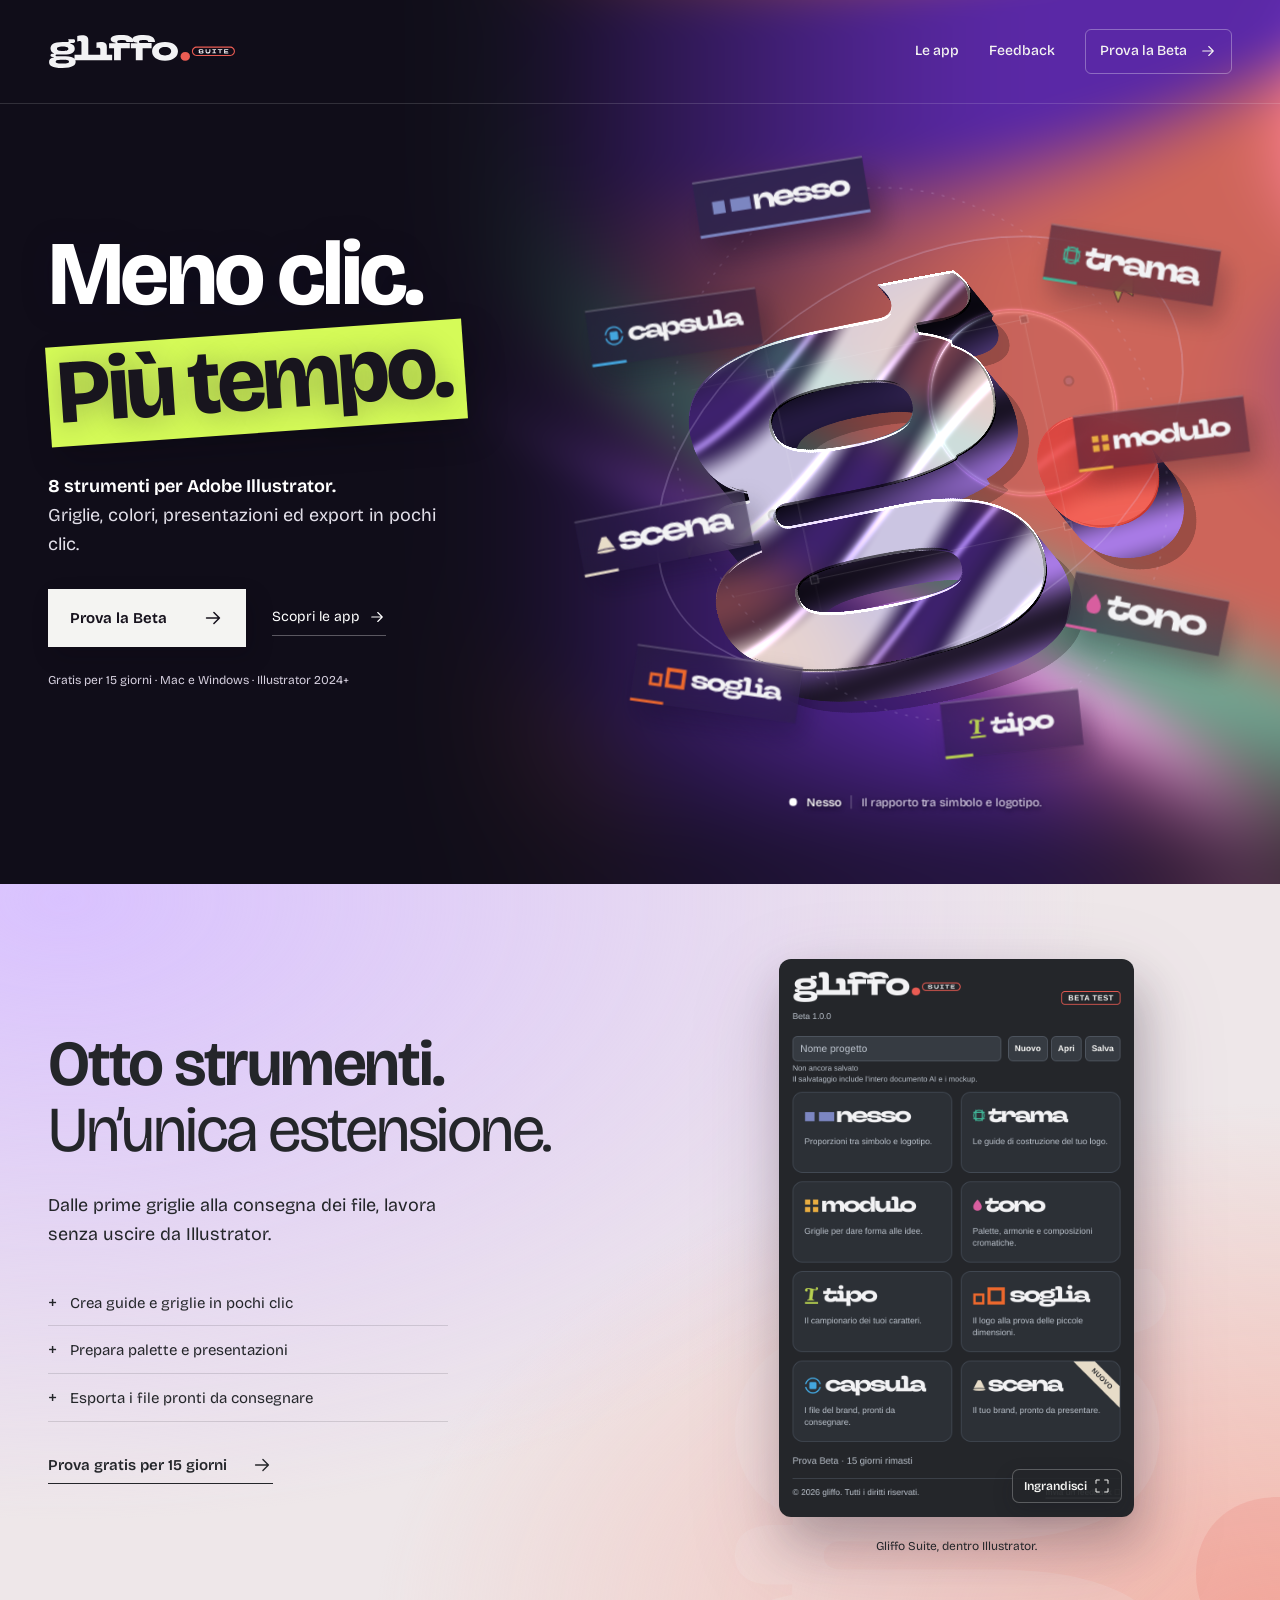
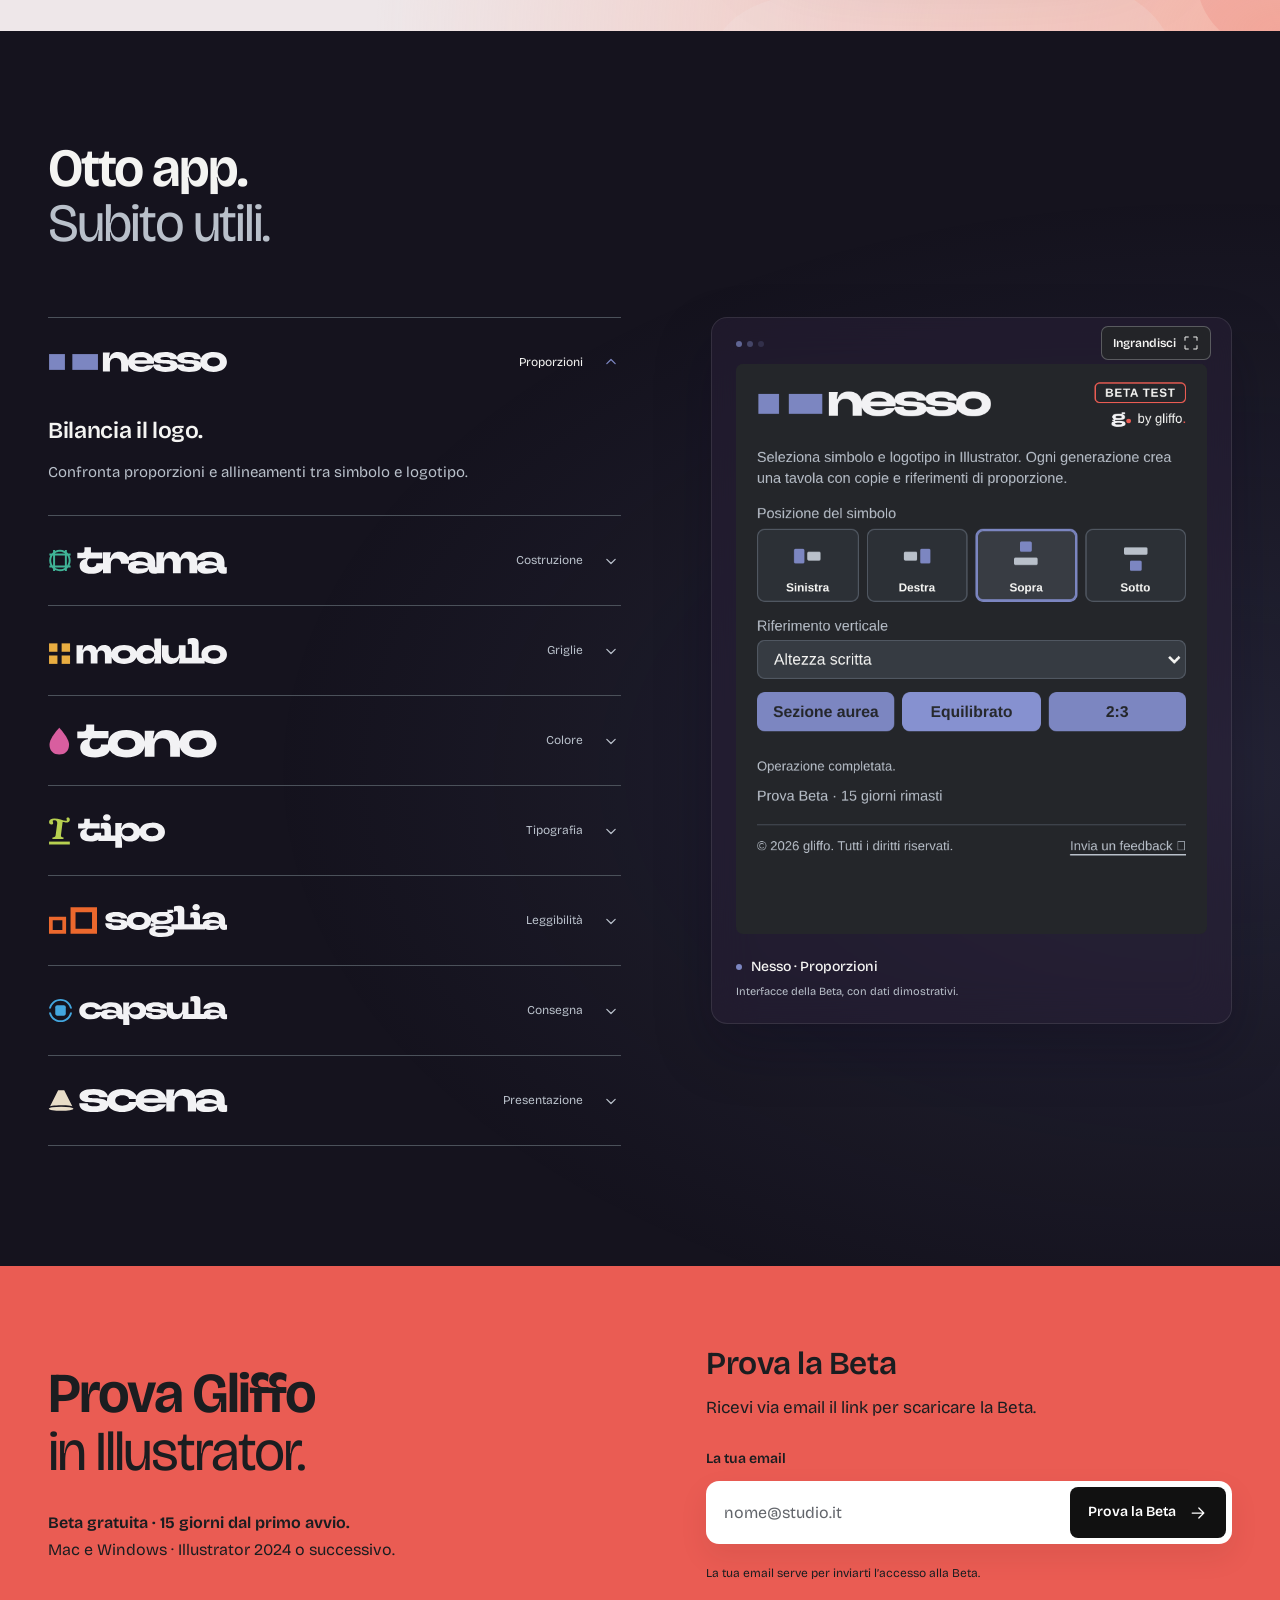
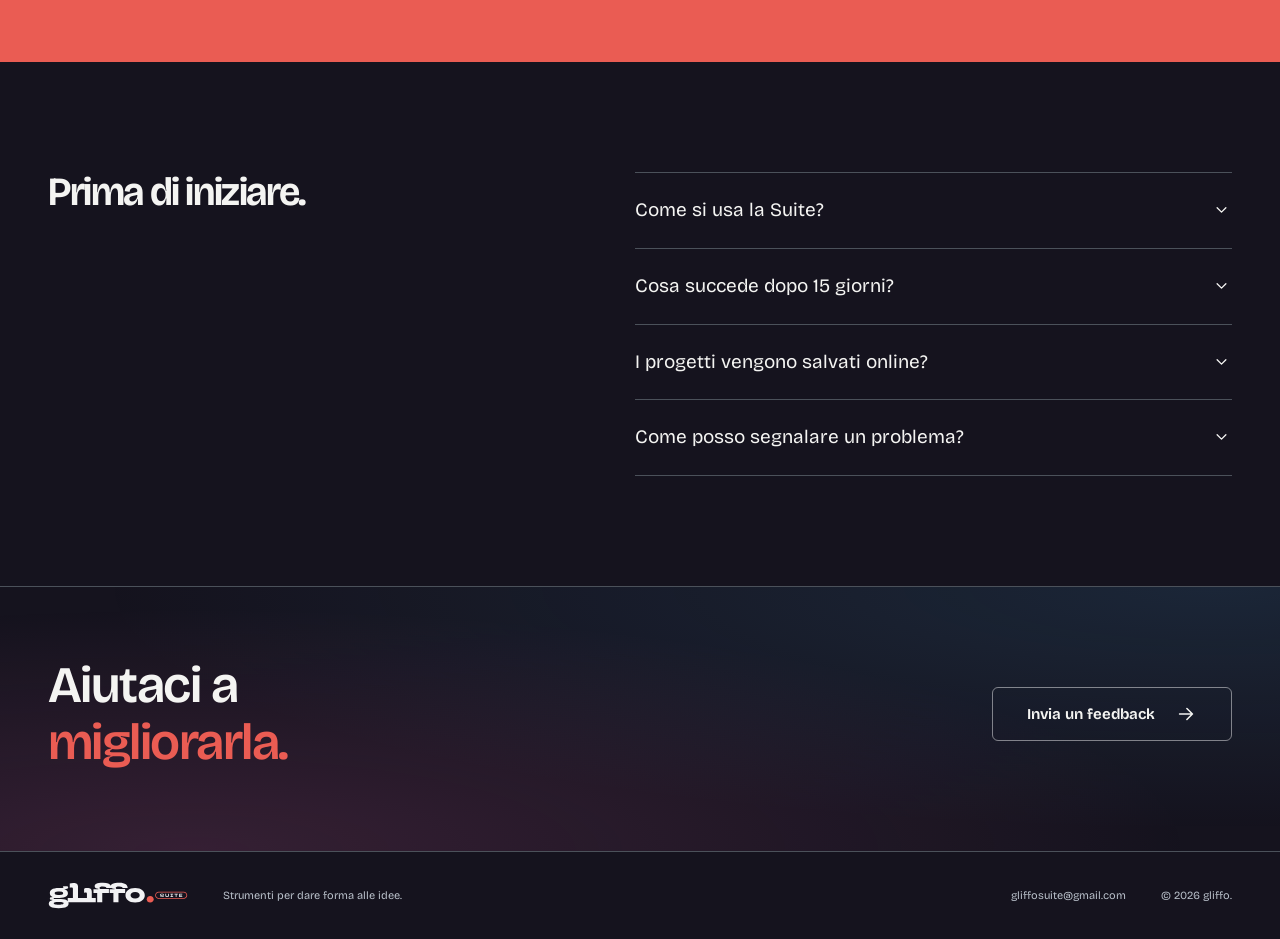
==== index.html @ c1f31647 "Create experimental liquid chrome Gliffo hero with refractive WebGL lens" ====
<!doctype html>
<html lang="it"><head><meta charset="utf-8"><meta name="viewport" content="width=device-width,initial-scale=1"><meta name="theme-color" content="#24262A"><meta name="description" content="Risparmia tempo in Adobe Illustrator con otto strumenti per griglie, colori, presentazioni ed export. Prova gratis la Beta per 15 giorni."><meta property="og:title" content="Gliffo Suite — Risparmia tempo in Adobe Illustrator"><meta property="og:description" content="Otto strumenti per l’identità visiva. Un’unica estensione per Adobe Illustrator."><title>Gliffo Suite — Risparmia tempo in Adobe Illustrator</title><link rel="icon" href="/assets/gliffo-icon.svg" type="image/svg+xml"><link rel="preload" href="/assets/fonts/BricolageGrotesque.ttf" as="font" type="font/ttf" crossorigin><link rel="stylesheet" href="/landing.css?v=8"><link rel="stylesheet" href="/experiment.css?v=1"></head>
<body><a class="skip" href="#contenuto">Vai al contenuto</a>
<div class="hero-world"><canvas id="liquid-canvas" aria-hidden="true"></canvas></div><header class="site-header"><a class="brand" href="/" aria-label="Gliffo Suite, pagina iniziale"><img src="/assets/gliffo-suite.svg" alt="Gliffo Suite" width="190" height="56"></a><nav aria-label="Navigazione principale"><a class="wide-link" href="#strumenti">Le app</a><a href="/feedback/">Feedback</a><a class="nav-download" href="#download">Prova la Beta <svg viewBox="0 0 24 24" aria-hidden="true"><path d="M5 12h14M13 6l6 6-6 6"/></svg></a></nav></header>
<main id="contenuto">
<section class="hero" aria-labelledby="hero-title"><div class="hero-copy"><h1 id="hero-title">Meno clic.<br><span>Più tempo.</span></h1><p><strong>8 strumenti per Adobe Illustrator.</strong><br>Griglie, colori, presentazioni ed export in pochi clic.</p><div class="hero-actions"><a class="button primary" href="#download">Prova la Beta <svg viewBox="0 0 24 24" aria-hidden="true"><path d="M5 12h14M13 6l6 6-6 6"/></svg></a><a class="text-link" href="#strumenti">Scopri le app <svg viewBox="0 0 24 24" aria-hidden="true"><path d="M5 12h14M13 6l6 6-6 6"/></svg></a></div><p class="hero-note">Gratis per 15 giorni · Mac e Windows · Illustrator 2024+</p><div class="hero-spectrum" aria-hidden="true"><span></span><span></span><span></span><span></span><span></span><span></span><span></span><span></span></div></div>
<div class="laboratory" id="laboratory" data-active="nesso" aria-label="Esplora gli otto strumenti Gliffo"><div class="lab-scale"><div class="lab-plane"><svg class="orbital-tracks" viewBox="0 0 640 620" aria-hidden="true"><ellipse cx="320" cy="310" rx="295" ry="188" transform="rotate(-32 320 310)"/><ellipse cx="320" cy="310" rx="240" ry="285" transform="rotate(-32 320 310)"/><path d="M80 405 100 385 99 410 89 403 84 416Z"/><path d="m519 143 20-20-1 25-10-7-5 13Z"/></svg><div class="liquid-lens" aria-hidden="true"><div class="lens-edge"></div><div class="lens-highlight"></div></div><svg class="lab-geometry" viewBox="0 0 640 620" aria-hidden="true"><g class="lab-lines"><path class="outer-guide" d="M40 148H606M40 433H606M148 34V578M498 34V578"/><path class="dashed-guide" d="M88 290H553M322 80V536"/><rect class="bounds" x="148" y="148" width="350" height="285"/><circle class="construction-circle" cx="323" cy="290" r="174"/><circle class="construction-circle small" cx="323" cy="290" r="87"/><path class="bezier-guide" d="M112 336C132 98 508 481 540 242"/><path class="handle-line" d="m112 336 35-167M540 242l-36 170"/></g><g class="anchor-points"><rect x="143" y="143" width="10" height="10"/><rect x="493" y="143" width="10" height="10"/><rect x="143" y="428" width="10" height="10"/><rect x="493" y="428" width="10" height="10"/><circle cx="112" cy="336" r="6"/><circle cx="540" cy="242" r="6"/></g><g class="handle-points"><circle cx="147" cy="169" r="4"/><circle cx="504" cy="412" r="4"/></g></svg><img class="lab-mark" src="/assets/gliffo-icon.svg" alt="" width="350" height="276"><a class="lab-app lab-app-nesso" data-tool="nesso" href="#app-nesso" style="--tool:#7C86C1" aria-label="Scopri Nesso"><img src="/assets/apps/nesso.svg" alt="Nesso" width="140" height="30"></a><a class="lab-app lab-app-trama" data-tool="trama" href="#app-trama" style="--tool:#40B497" aria-label="Scopri Trama"><img src="/assets/apps/trama.svg" alt="Trama" width="140" height="30"></a><a class="lab-app lab-app-modulo" data-tool="modulo" href="#app-modulo" style="--tool:#E9AD41" aria-label="Scopri Modulo"><img src="/assets/apps/modulo.svg" alt="Modulo" width="140" height="30"></a><a class="lab-app lab-app-tono" data-tool="tono" href="#app-tono" style="--tool:#D85E9F" aria-label="Scopri Tono"><img src="/assets/apps/tono.svg" alt="Tono" width="140" height="30"></a><a class="lab-app lab-app-tipo" data-tool="tipo" href="#app-tipo" style="--tool:#B7D050" aria-label="Scopri Tipo"><img src="/assets/apps/tipo.svg" alt="Tipo" width="140" height="30"></a><a class="lab-app lab-app-soglia" data-tool="soglia" href="#app-soglia" style="--tool:#EC682D" aria-label="Scopri Soglia"><img src="/assets/apps/soglia.svg" alt="Soglia" width="140" height="30"></a><a class="lab-app lab-app-capsula" data-tool="capsula" href="#app-capsula" style="--tool:#43A6DE" aria-label="Scopri Capsula"><img src="/assets/apps/capsula.svg" alt="Capsula" width="140" height="30"></a><a class="lab-app lab-app-scena" data-tool="scena" href="#app-scena" style="--tool:#E7DCC8" aria-label="Scopri Scena"><img src="/assets/apps/scena.svg" alt="Scena" width="140" height="30"></a><div class="lab-color-palette" aria-hidden="true"><i></i><i></i><i></i><i></i><i></i></div><span class="lab-type" aria-hidden="true">Aa</span><div class="lab-formats" aria-hidden="true"><span>AI</span><span>SVG</span><span>PDF</span></div></div><div class="lab-caption"><span class="lab-indicator"></span><span id="lab-current">Nesso</span><span id="lab-role">Il rapporto tra simbolo e logotipo.</span></div></div></div></section>


<section class="workspace-story" id="suite" aria-labelledby="workspace-title"><div class="story-copy"><h2 id="workspace-title">Otto strumenti.<br><span>Un’unica estensione.</span></h2><p>Dalle prime griglie alla consegna dei file, lavora senza uscire da Illustrator.</p><ul><li>Crea guide e griglie in pochi clic</li><li>Prepara palette e presentazioni</li><li>Esporta i file pronti da consegnare</li></ul><a class="dark-link" href="#download">Prova gratis per 15 giorni <svg viewBox="0 0 24 24" aria-hidden="true"><path d="M5 12h14M13 6l6 6-6 6"/></svg></a></div><figure class="suite-window"><img src="/assets/screenshots/suite@4x.webp" alt="Home di Gliffo Suite Beta con gli otto strumenti e i comandi del progetto" width="420" height="660" loading="lazy"><button class="screenshot-zoom suite-zoom" id="suite-zoom" type="button" aria-haspopup="dialog" aria-label="Ingrandisci l’interfaccia di Gliffo Suite">Ingrandisci <svg viewBox="0 0 24 24" aria-hidden="true"><path d="M8 3H3v5M16 3h5v5M3 16v5h5M21 16v5h-5"/></svg></button><figcaption>Gliffo Suite, dentro Illustrator.</figcaption></figure><img class="story-decoration" src="/assets/gliffo-icon.svg" alt="" width="650" height="512" loading="lazy"></section>
<section class="apps-section section-shell" id="strumenti" aria-labelledby="apps-title"><div class="apps-heading"><h2 id="apps-title">Otto app.<br><span>Subito utili.</span></h2></div><div class="app-explorer"><div class="app-list"><details class="app-row" id="app-nesso" data-app="nesso" style="--tool:#7C86C1" open><summary><img src="/assets/apps/nesso.svg" alt="Nesso" width="170" height="42"><span>Proporzioni</span><svg viewBox="0 0 24 24" aria-hidden="true"><path d="m7 10 5 5 5-5"/></svg></summary><div class="app-detail"><h3>Bilancia il logo.</h3><p>Confronta proporzioni e allineamenti tra simbolo e logotipo.</p></div></details><details class="app-row" id="app-trama" data-app="trama" style="--tool:#40B497" ><summary><img src="/assets/apps/trama.svg" alt="Trama" width="170" height="42"><span>Costruzione</span><svg viewBox="0 0 24 24" aria-hidden="true"><path d="m7 10 5 5 5-5"/></svg></summary><div class="app-detail"><h3>Crea le guide del logo.</h3><p>Genera contorni, punti e maniglie di costruzione su copie del tuo segno.</p></div></details><details class="app-row" id="app-modulo" data-app="modulo" style="--tool:#E9AD41" ><summary><img src="/assets/apps/modulo.svg" alt="Modulo" width="170" height="42"><span>Griglie</span><svg viewBox="0 0 24 24" aria-hidden="true"><path d="m7 10 5 5 5-5"/></svg></summary><div class="app-detail"><h3>Griglie, senza disegnarle a mano.</h3><p>Crea griglie geometriche e imposta dimensioni, moduli e inclinazioni.</p></div></details><details class="app-row" id="app-tono" data-app="tono" style="--tool:#D85E9F" ><summary><img src="/assets/apps/tono.svg" alt="Tono" width="170" height="42"><span>Colore</span><svg viewBox="0 0 24 24" aria-hidden="true"><path d="m7 10 5 5 5-5"/></svg></summary><div class="app-detail"><h3>La palette, pronta.</h3><p>Estrai colori, esplora armonie e invia la palette a Scena.</p></div></details><details class="app-row" id="app-tipo" data-app="tipo" style="--tool:#B7D050" ><summary><img src="/assets/apps/tipo.svg" alt="Tipo" width="170" height="42"><span>Tipografia</span><svg viewBox="0 0 24 24" aria-hidden="true"><path d="m7 10 5 5 5-5"/></svg></summary><div class="app-detail"><h3>Confronta i tuoi font.</h3><p>Crea un campionario con i caratteri installati e scegli quelli del brand.</p></div></details><details class="app-row" id="app-soglia" data-app="soglia" style="--tool:#EC682D" ><summary><img src="/assets/apps/soglia.svg" alt="Soglia" width="170" height="42"><span>Leggibilità</span><svg viewBox="0 0 24 24" aria-hidden="true"><path d="m7 10 5 5 5-5"/></svg></summary><div class="app-detail"><h3>Il logo si legge anche in piccolo?</h3><p>Confronta dimensioni e fondi chiari o scuri, per stampa e schermo.</p></div></details><details class="app-row" id="app-capsula" data-app="capsula" style="--tool:#43A6DE" ><summary><img src="/assets/apps/capsula.svg" alt="Capsula" width="170" height="42"><span>Consegna</span><svg viewBox="0 0 24 24" aria-hidden="true"><path d="m7 10 5 5 5-5"/></svg></summary><div class="app-detail"><h3>I file pronti da consegnare.</h3><p>Esporta SVG, PDF, PNG, AI, EPS e JPG in un unico pacchetto.</p></div></details><details class="app-row" id="app-scena" data-app="scena" style="--tool:#E7DCC8" ><summary><img src="/assets/apps/scena.svg" alt="Scena" width="170" height="42"><span>Presentazione</span><svg viewBox="0 0 24 24" aria-hidden="true"><path d="m7 10 5 5 5-5"/></svg></summary><div class="app-detail"><h3>Presenta il brand.</h3><p>Impagina logo, palette, font e fino a sei mockup in una presentazione modificabile.</p></div></details></div><figure class="app-preview" style="--tool:#7C86C1"><div class="preview-dots" aria-hidden="true"><i></i><i></i><i></i></div><button class="screenshot-zoom preview-zoom" id="preview-zoom" type="button" aria-haspopup="dialog" aria-label="Ingrandisci l’interfaccia dell’app">Ingrandisci <svg viewBox="0 0 24 24" aria-hidden="true"><path d="M8 3H3v5M16 3h5v5M3 16v5h5M21 16v5h-5"/></svg></button><div class="preview-screen"><img id="app-screenshot" src="/assets/screenshots/nesso@4x.webp" alt="Anteprima dell’interfaccia di Nesso" width="360" height="400" loading="lazy"></div><figcaption id="preview-caption">Nesso · Proporzioni</figcaption><p class="preview-note">Interfacce della Beta, con dati dimostrativi.</p></figure></div></section>
<section class="download-section beta-access" id="download" aria-labelledby="download-title"><div class="download-copy"><h2 id="download-title">Prova Gliffo<br><span>in Illustrator.</span></h2><p><strong>Beta gratuita · 15 giorni dal primo avvio.</strong><br>Mac e Windows · Illustrator 2024 o successivo.</p></div><div class="beta-entry"><h3>Prova la Beta</h3><p>Ricevi via email il link per scaricare la Beta.</p><!-- BETA_FORM_START --><form class="beta-native-form" action="https://formspree.io/f/mgaarvej" method="POST"><label for="beta-email">La tua email</label><div class="email-shell"><input id="beta-email" name="email" type="email" placeholder="nome@studio.it" autocomplete="email" inputmode="email" required maxlength="254" aria-describedby="beta-email-purpose beta-form-status"><button type="submit">Prova la Beta <svg viewBox="0 0 24 24" aria-hidden="true"><path d="M5 12h14M13 6l6 6-6 6"/></svg></button></div><input type="hidden" name="gliffo_beta_source" value="GLIFFO_BETA_mgaarvej"><div class="beta-honeypot" aria-hidden="true"><label for="beta-website">Lascia vuoto questo campo</label><input id="beta-website" name="_honey" type="text" tabindex="-1" autocomplete="off"></div><p class="beta-form-message" id="beta-form-status" role="status" aria-live="polite" aria-atomic="true"></p></form><!-- BETA_FORM_END --><p class="beta-purpose" id="beta-email-purpose">La tua email serve per inviarti l’accesso alla Beta.</p></div></section>
<section class="faq-section section-shell" aria-labelledby="faq-title"><h2 id="faq-title">Prima di iniziare.</h2><div><details><summary>Come si usa la Suite? <svg viewBox="0 0 24 24" aria-hidden="true"><path d="m7 10 5 5 5-5"/></svg></summary><p>Installa la Beta con Illustrator chiuso. Poi apri Finestra → Estensioni → Gliffo Suite PRO.</p></details><details><summary>Cosa succede dopo 15 giorni? <svg viewBox="0 0 24 24" aria-hidden="true"><path d="m7 10 5 5 5-5"/></svg></summary><p>La prova termina. I tuoi file restano utilizzabili e puoi ancora salvare il progetto.</p></details><details><summary>I progetti vengono salvati online? <svg viewBox="0 0 24 24" aria-hidden="true"><path d="m7 10 5 5 5-5"/></svg></summary><p>No. Progetti e risorse restano in una cartella sul tuo computer.</p></details><details><summary>Come posso segnalare un problema? <svg viewBox="0 0 24 24" aria-hidden="true"><path d="m7 10 5 5 5-5"/></svg></summary><p>Invia bug e idee dal <a href="/feedback/">modulo feedback</a>. Non serve un account.</p></details></div></section>
<section class="feedback-invite section-shell"><p>Aiutaci a<br><span>migliorarla.</span></p><a class="button outline" href="/feedback/">Invia un feedback <svg viewBox="0 0 24 24" aria-hidden="true"><path d="M5 12h14M13 6l6 6-6 6"/></svg></a></section>
</main><footer class="site-footer"><a class="brand" href="/" aria-label="Gliffo Suite"><img src="/assets/gliffo-suite.svg" alt="Gliffo Suite" width="190" height="56"></a><p>Strumenti per dare forma alle idee.</p><a href="mailto:gliffosuite@gmail.com">gliffosuite@gmail.com</a><span>© 2026 gliffo.</span></footer><script src="/liquid.js?v=2" defer></script><script src="/landing.js?v=2" defer></script><script src="/beta-email.js?v=3" defer></script><dialog id="screenshot-dialog" aria-labelledby="screenshot-title"><div class="screenshot-toolbar"><h2 id="screenshot-title">Anteprima dell’interfaccia</h2><div><a id="screenshot-file" href="/assets/screenshots/nesso@4x.webp" target="_blank" rel="noopener">Apri immagine</a><button type="button" data-close-screenshot aria-label="Chiudi anteprima">Chiudi <svg viewBox="0 0 24 24" aria-hidden="true"><path d="m6 6 12 12M18 6 6 18"/></svg></button></div></div><div class="screenshot-scroll" tabindex="0" role="region" aria-label="Interfaccia ingrandita, scorrevole"><img id="screenshot-full" alt="" width="720" decoding="async"></div><p class="screenshot-note">Interfaccia della Beta con dati dimostrativi.</p></dialog><script src="/screenshots.js?v=1" defer></script></body></html>
---- landing.css ----
@font-face{font-family:Bricolage;src:url('/assets/fonts/BricolageGrotesque.ttf') format('truetype');font-style:normal;font-weight:200 800;font-display:swap}:root{--bg:#24262a;--surface:#2c3036;--ink:#f4f4f2;--muted:#b9c0ca;--coral:#ea5c53;--line:#4b515a;--cream:#e7dcc8;--active:#7c86c1;color-scheme:dark}*{box-sizing:border-box}html{scroll-behavior:smooth;scroll-padding-top:100px}body{margin:0;background:var(--bg);color:var(--ink);font:16px/1.6 Bricolage,-apple-system,BlinkMacSystemFont,'Segoe UI',sans-serif;overflow-x:clip}button,a{-webkit-tap-highlight-color:transparent}button{font:inherit}a{color:inherit;text-decoration:none}button,a,summary{touch-action:manipulation}a:focus-visible,button:focus-visible,summary:focus-visible{outline:2px solid var(--coral);outline-offset:7px}::selection{background:var(--coral);color:var(--bg)}::-webkit-scrollbar{width:10px}::-webkit-scrollbar-track{background:var(--bg)}::-webkit-scrollbar-thumb{background:#535a65;border:2px solid var(--bg);border-radius:8px}.skip{position:fixed;left:20px;top:-80px;background:var(--ink);color:var(--bg);z-index:100;padding:12px}.skip:focus{top:12px}img{max-width:100%;height:auto;display:block}svg{fill:none;stroke:currentColor;stroke-width:1.5;stroke-linecap:round;stroke-linejoin:round}h1,h2,h3,p{margin:0}h1,h2{font-weight:650;letter-spacing:-.035em;line-height:1.03;font-variation-settings:'opsz' 72,'wdth' 98}h3{font-weight:600;letter-spacing:-.015em}.site-header{max-width:1440px;margin:auto;padding:24px 48px;min-height:104px;display:flex;align-items:center;justify-content:space-between;gap:24px;border-bottom:1px solid #ffffff14}.brand{display:block;flex:none;width:188px}.brand img{width:100%;height:auto}.site-header nav{display:flex;align-items:center;gap:30px;font-size:14px;font-weight:500}.site-header nav>a{transition:color .18s}.site-header nav>a:hover{color:var(--coral)}.nav-download{display:flex;align-items:center;gap:12px;border:1px solid #ffffff50;border-radius:6px;padding:10px 14px}.nav-download svg{width:18px;height:18px}.hero{max-width:1440px;min-height:700px;padding:44px 48px 52px;margin:auto;display:grid;grid-template-columns:1fr 1.05fr;gap:16px;align-items:center}.hero-copy{z-index:2;padding:26px 0}.hero h1{font-size:clamp(64px,6.55vw,96px);max-width:680px;line-height:.99;margin-bottom:30px}.hero h1>span{color:var(--coral)}.hero-copy>p:not(.hero-note){font-size:19px;line-height:1.6;color:var(--muted);max-width:450px}.hero-copy strong{color:var(--ink);font-weight:500;white-space:nowrap}.hero-actions{margin-top:34px;display:flex;align-items:center;gap:25px}.button{display:inline-flex;align-items:center;justify-content:center;gap:20px;padding:14px 20px;border-radius:6px;font-size:15px;font-weight:650;transition:background .2s,color .2s,transform .2s;min-height:52px}.button svg{width:22px;height:22px;stroke-width:1.7}.primary{background:var(--coral);color:#1b1d20}.primary:hover{background:#f6776d;transform:translateY(-2px)}.text-link{display:inline-flex;gap:8px;align-items:center;font-size:14px;border-bottom:1px solid #ffffff50;padding:7px 0}.text-link svg{width:18px;height:18px}.text-link:hover{color:var(--coral);border-color:var(--coral)}.hero-note{font-size:12px;color:var(--muted);margin-top:24px}.laboratory{position:relative;aspect-ratio:640/620;min-width:0;--active:#7c86c1;--mx:0;--my:0;perspective:1000px}.lab-scale{position:absolute;left:50%;top:50%;width:640px;height:620px;transform:translate(-50%,-50%) scale(var(--lab-scale,1));transform-origin:center}.lab-plane{position:absolute;inset:0;transform:rotateX(calc(var(--my)*-4deg)) rotateY(calc(var(--mx)*5deg));transform-style:preserve-3d;transition:transform .2s ease-out}.lab-geometry{position:absolute;inset:0;width:100%;height:100%;overflow:visible;color:var(--active);transform:translate(calc(var(--mx)*-8px),calc(var(--my)*-8px));transition:color .3s,transform .25s}.lab-lines{stroke-width:1;opacity:.5}.outer-guide{opacity:.5}.dashed-guide{stroke-dasharray:4 8;opacity:.5}.bounds{stroke-width:1.2}.construction-circle{opacity:.6}.small{opacity:.3}.bezier-guide{stroke-width:1.4}.handle-line{opacity:.6}.anchor-points rect{fill:var(--bg);stroke-width:1.6}.anchor-points circle{fill:var(--active);stroke:var(--bg);stroke-width:3}.handle-points{fill:var(--bg)}.lab-mark{position:absolute;left:148px;top:148px;width:350px;height:285px;object-fit:contain;transform:translate3d(calc(var(--mx)*8px),calc(var(--my)*8px),25px);transition:transform .25s;pointer-events:none}.lab-app{position:absolute;display:flex;align-items:center;justify-content:center;padding:13px 15px;min-width:148px;height:56px;background:var(--bg);border:1px solid #ffffff18;border-radius:7px;box-shadow:0 12px 22px #1415192b;transform:translateZ(45px);transition:border-color .2s,background .2s,translate .2s;z-index:3}.lab-app img{height:27px;max-width:150px;width:auto;object-fit:contain}.lab-app:hover,.lab-app:focus-visible,.lab-app.active{border-color:var(--tool);background:#30343a;translate:0 -3px}.lab-app-nesso{left:40px;top:47px}.lab-app-trama{right:46px;top:47px}.lab-app-modulo{right:0;top:170px}.lab-app-tono{right:2px;top:365px}.lab-app-tipo{right:74px;top:478px}.lab-app-soglia{left:100px;top:478px}.lab-app-capsula{left:0;top:183px}.lab-app-scena{left:0;top:365px}.lab-caption{position:absolute;left:144px;bottom:18px;display:flex;align-items:center;gap:10px;white-space:nowrap;font-size:12px;line-height:1.2;color:var(--muted)}#lab-current{color:var(--ink);font-weight:600}.lab-indicator{width:6px;height:6px;background:var(--active);border-radius:50%;flex:none}#lab-role{border-left:1px solid var(--line);padding-left:10px}.lab-color-palette{position:absolute;left:203px;top:438px;display:flex;opacity:0;transform:translateY(8px);transition:opacity .25s,transform .25s;z-index:4}.lab-color-palette i{width:42px;height:25px;background:#d85e9f;border:2px solid var(--bg)}.lab-color-palette i:nth-child(2){background:#efb8d5}.lab-color-palette i:nth-child(3){background:#e7dcc8}.lab-color-palette i:nth-child(4){background:#7c86c1}.lab-color-palette i:nth-child(5){background:#40b497}.lab-type{position:absolute;left:265px;top:423px;font-size:70px;font-weight:600;color:#b7d050;opacity:0;transition:opacity .25s;z-index:4;line-height:1}.lab-formats{position:absolute;left:233px;top:443px;display:flex;gap:5px;opacity:0;transition:opacity .25s;z-index:4}.lab-formats span{padding:4px 8px;background:#43a6de;color:var(--bg);font-size:12px;font-weight:650;border-radius:3px}.laboratory[data-active=tono] .lab-color-palette{opacity:1;transform:none}.laboratory[data-active=tipo] .lab-type,.laboratory[data-active=capsula] .lab-formats{opacity:1}.laboratory[data-active=trama] .construction-circle{stroke-width:2;opacity:.9}.laboratory[data-active=modulo] .bounds{stroke-width:3}.statement-strip{max-width:1440px;margin:auto;padding:23px 48px;display:flex;align-items:center;justify-content:space-between;border-top:1px solid var(--line);border-bottom:1px solid var(--line);font-size:15px;font-weight:450}.statement-strip>span:nth-child(2){color:var(--muted);font-size:13px}.statement-strip svg{width:24px;height:24px;color:var(--coral)}.section-shell{max-width:1440px;margin:auto;padding:110px 48px}.section-heading{display:grid;grid-template-columns:1.1fr 1fr;gap:100px;align-items:center}.section-heading h2{font-size:clamp(42px,4.2vw,62px)}.section-heading h2 span{color:var(--muted)}.suite-description{max-width:480px;font-size:17px;color:var(--muted)}.suite-description p+p{margin-top:20px}.suite-description p:first-child{color:var(--ink);font-size:21px;line-height:1.55}.workflow{display:grid;grid-template-columns:repeat(4,1fr);gap:42px;margin-top:78px}.workflow>div{border-top:1px solid var(--line);padding-top:26px}.workflow-symbol{display:block;color:var(--tool);height:46px;font-size:30px;line-height:1}.workflow-symbol svg{height:32px;width:32px}.workflow h3{font-size:21px;margin:12px 0 10px}.workflow p{font-size:14px;line-height:1.6;color:var(--muted);max-width:245px}.workspace-story{position:relative;overflow:clip;isolation:isolate;background:var(--cream);color:var(--bg);display:grid;grid-template-columns:1fr 1fr;align-items:center;gap:80px;padding:75px max(48px,calc((100vw - 1344px)/2));min-height:700px}.story-copy{z-index:2;max-width:520px}.story-copy h2{font-size:clamp(46px,5vw,70px);margin-bottom:28px}.story-copy h2 span{font-weight:400}.story-copy>p{font-size:18px;max-width:425px}.story-copy ul{list-style:none;margin:30px 0;padding:0;font-size:15px}.story-copy li{padding:9px 0;border-bottom:1px solid #24262a25;max-width:400px}.story-copy li:before{content:'+';font-size:18px;margin-right:13px}.dark-link{display:inline-flex;align-items:center;gap:24px;font-size:15px;font-weight:600;border-bottom:1px solid var(--bg);padding-bottom:6px}.dark-link svg{width:22px;height:22px}.suite-window{z-index:2;margin:0;position:relative;justify-self:center;width:355px;max-width:100%;transform:rotate(3deg)}.suite-window img{width:100%;border-radius:12px;box-shadow:8px 24px 44px #24262a38}.suite-window figcaption{font-size:12px;text-align:center;margin-top:20px;transform:rotate(-3deg)}.story-decoration{position:absolute;right:-80px;bottom:-150px;width:650px;opacity:.15;z-index:0;pointer-events:none}.apps-section{padding-bottom:120px}.apps-heading{display:flex;justify-content:space-between;gap:60px;align-items:end;margin-bottom:65px}.apps-heading h2{font-size:clamp(42px,4.2vw,62px)}.apps-heading h2 span{font-weight:400;color:var(--muted)}.apps-heading>p{font-size:16px;color:var(--muted);padding-bottom:5px}.app-explorer{display:grid;grid-template-columns:1.1fr 1fr;gap:90px;align-items:start}.app-row{border-top:1px solid var(--line);scroll-margin-top:100px}.app-row:last-child{border-bottom:1px solid var(--line)}.app-row summary{list-style:none;display:flex;gap:18px;align-items:center;cursor:pointer;min-height:89px;padding:20px 0}.app-row summary::-webkit-details-marker{display:none}.app-row summary img{height:36px;width:180px;object-fit:contain;object-position:left center;margin-right:auto}.app-row summary>span{font-size:12px;color:var(--muted)}.app-row summary>svg{width:20px;height:20px;color:var(--muted);transition:transform .2s}.app-row[open] summary>svg{transform:rotate(180deg);color:var(--tool)}.app-row[open] summary>span{color:var(--ink)}.app-detail{padding:0 28px 30px 0}.app-detail h3{font-size:23px;line-height:1.25;margin:10px 0 14px}.app-detail>p{font-size:15px;color:var(--muted);line-height:1.7}.app-detail ul{list-style:none;padding:0;margin:22px 0 0;font-size:13px}.app-detail li{padding:6px 0;display:flex;gap:10px}.app-detail li:before{content:'';width:4px;height:4px;background:var(--tool);border-radius:50%;margin-top:9px;flex:none}.app-preview{position:sticky;top:40px;margin:0;background:#1d1f23;padding:20px 24px 22px;border-radius:16px;max-width:530px;align-self:start;transition:background .3s}.preview-dots{display:flex;gap:5px;padding:0 0 16px}.preview-dots i{height:6px;width:6px;background:var(--tool);border-radius:50%;opacity:.7}.preview-dots i:nth-child(2){opacity:.4}.preview-dots i:nth-child(3){opacity:.2}.preview-screen{background:var(--bg);height:570px;overflow:auto;scrollbar-width:thin;scrollbar-color:var(--tool) var(--bg);border-radius:7px}.preview-screen img{width:100%;min-height:320px;object-fit:contain;object-position:top}.app-preview figcaption{margin-top:22px;font-size:14px;font-weight:500;display:flex;align-items:center;gap:9px}.app-preview figcaption:before{content:'';width:6px;height:6px;background:var(--tool);border-radius:50%}.preview-note{color:var(--muted);font-size:11px;margin-top:5px}.download-section{background:var(--coral);color:#1b1d20;display:grid;grid-template-columns:1.1fr 1fr;gap:80px;padding:80px max(48px,calc((100vw - 1344px)/2));align-items:center}.download-copy h2{font-size:clamp(44px,4.4vw,64px);margin-bottom:28px}.download-copy h2 span{font-weight:400}.download-copy p{font-size:16px;line-height:1.7}.download-copy strong{font-weight:650}.download-options{display:flex;flex-direction:column;gap:14px}.download-option{display:flex;align-items:center;gap:20px;width:100%;border:1px solid #1b1d2040;border-radius:9px;padding:21px 23px;text-align:left;min-height:110px;background:transparent;color:#1b1d20;font:inherit}.download-option>svg{width:37px;height:37px;flex:none;stroke-width:1.5}.download-option strong{font-size:25px;line-height:1.2;display:block;font-weight:600}.download-option small{font-size:13px;display:block;margin-top:7px}.download-option:disabled{cursor:default;opacity:.8}.download-option.enabled{background:#1b1d20;color:var(--ink);border-color:#1b1d20;cursor:pointer;transition:background .2s,transform .2s}.download-option.enabled:hover{background:#303238;transform:translateY(-2px)}.download-arrow{margin-left:auto}.download-arrow svg{width:23px;height:23px}.download-status{font-size:12px;line-height:1.6;padding-top:4px;max-width:420px}.faq-section{display:grid;grid-template-columns:.8fr 1fr;gap:110px}.faq-section h2{font-size:40px}.faq-section details{border-top:1px solid var(--line)}.faq-section details:last-child{border-bottom:1px solid var(--line)}.faq-section summary{list-style:none;cursor:pointer;display:flex;gap:24px;justify-content:space-between;padding:24px 0;font-size:19px;line-height:1.4}.faq-section summary::-webkit-details-marker{display:none}.faq-section summary svg{width:21px;height:21px;flex:none;margin-top:2px;transition:transform .2s}.faq-section details[open] summary svg{transform:rotate(180deg)}.faq-section details p{font-size:15px;line-height:1.7;color:var(--muted);padding:0 24px 26px 0;max-width:62ch}.faq-section details a{text-decoration:underline;text-underline-offset:3px;color:var(--ink)}.feedback-invite{border-top:1px solid var(--line);display:flex;align-items:center;justify-content:space-between;padding-top:70px;padding-bottom:80px}.feedback-invite>p{font-size:clamp(36px,4vw,56px);letter-spacing:-.03em;line-height:1.12;font-weight:600}.feedback-invite>p>span{color:var(--coral)}.outline{border:1px solid #ffffff75;min-width:240px}.outline:hover{background:var(--ink);color:var(--bg)}.site-footer{max-width:1440px;margin:auto;padding:30px 48px;display:flex;gap:35px;align-items:center;border-top:1px solid var(--line);font-size:11px;color:var(--muted)}.site-footer .brand{width:140px}.site-footer>p{margin-right:auto}.site-footer>a:hover{color:var(--ink)}.site-footer>span{white-space:nowrap}@media(min-width:1100px) and (prefers-reduced-motion:no-preference){.lab-lines{animation:draw-lab 1.5s ease-out both;stroke-dasharray:1600;stroke-dashoffset:1600}.lab-app{animation:arrive .7s cubic-bezier(.16,1,.3,1) both}.lab-app:nth-of-type(2){animation-delay:.05s}.lab-app:nth-of-type(3){animation-delay:.1s}.lab-app:nth-of-type(4){animation-delay:.15s}.lab-app:nth-of-type(5){animation-delay:.2s}.lab-app:nth-of-type(6){animation-delay:.25s}.lab-app:nth-of-type(7){animation-delay:.3s}.lab-app:nth-of-type(8){animation-delay:.35s}@keyframes draw-lab{to{stroke-dashoffset:0}}@keyframes arrive{from{translate:0 16px;opacity:.4}to{translate:0 0;opacity:1}}}@media(max-width:1100px){.site-header{padding:24px 32px}.site-header nav{gap:22px}.hero{padding:35px 32px 45px;min-height:600px}.hero h1{font-size:clamp(56px,7vw,78px)}.hero-copy>p:not(.hero-note){font-size:17px}.hero-actions{gap:18px;flex-wrap:wrap}.section-shell{padding:88px 32px}.statement-strip{padding:22px 32px}.section-heading{gap:65px}.workflow{gap:28px}.workspace-story{padding:65px 40px;gap:50px}.story-copy h2{font-size:56px}.app-explorer{gap:50px}.app-row summary img{width:145px;height:31px}.app-row summary>span{font-size:11px}.preview-screen{height:520px}.download-section{padding:70px 40px;gap:50px}.faq-section{gap:65px}.site-footer{padding-inline:32px;gap:22px}.site-footer>p{display:none}.site-footer .brand{margin-right:auto}}@media(max-width:760px){.site-header{min-height:82px;padding:18px 22px;gap:14px}.site-header .brand{width:145px}.site-header .wide-link{display:none}.site-header nav{gap:18px;font-size:12px}.nav-download{gap:7px;padding:8px 10px}.nav-download svg{display:none}.hero{display:flex;flex-direction:column;gap:0;padding:38px 24px 22px;align-items:stretch;min-height:0}.hero-copy{padding:15px 0 14px}.hero h1{font-size:clamp(58px,11.5vw,84px);margin-bottom:23px;max-width:650px}.hero-copy>p:not(.hero-note){max-width:450px;font-size:17px}.hero-actions{margin-top:26px;gap:22px}.button{font-size:14px;padding:13px 18px;gap:15px;min-height:48px}.hero-note{margin-top:19px;font-size:11px}.laboratory{max-width:600px;align-self:center;width:100%;margin-top:10px}.statement-strip{padding:20px 24px;font-size:13px;gap:12px}.statement-strip>span:nth-child(2){display:none}.statement-strip svg{width:21px;height:21px}.section-shell{padding:70px 24px}.section-heading{grid-template-columns:1fr;gap:30px}.section-heading h2{font-size:46px}.suite-description{max-width:none}.suite-description p:first-child{font-size:19px}.suite-description{font-size:16px}.workflow{grid-template-columns:1fr 1fr;gap:36px 26px;margin-top:48px}.workflow h3{font-size:21px}.workflow p{font-size:13px}.workspace-story{padding:60px 26px;grid-template-columns:1fr;gap:48px}.story-copy h2{font-size:54px}.story-copy>p{font-size:17px}.story-copy ul{font-size:14px}.suite-window{width:320px}.story-decoration{bottom:-60px;right:-100px;width:500px}.apps-heading{display:block;margin-bottom:38px}.apps-heading h2{font-size:43px}.apps-heading>p{margin-top:22px;font-size:15px}.app-explorer{grid-template-columns:1fr;gap:36px}.app-row summary{min-height:82px;padding:21px 0}.app-row summary img{width:170px;height:33px}.app-row summary>span{font-size:12px}.app-detail{padding-right:0}.app-detail h3{font-size:22px}.app-preview{position:relative;top:0;width:100%;max-width:480px;justify-self:center;padding:18px}.preview-screen{height:430px}.download-section{grid-template-columns:1fr;gap:35px;padding:60px 24px}.download-copy h2{font-size:49px}.download-copy p{font-size:15px}.download-option{padding:20px;min-height:100px}.download-status{font-size:12px;max-width:100%}.faq-section{grid-template-columns:1fr;gap:28px}.faq-section h2{font-size:38px}.faq-section summary{font-size:17px}.faq-section details p{font-size:14px}.feedback-invite{display:block;padding-top:50px;padding-bottom:55px}.feedback-invite>p{font-size:43px;margin-bottom:30px}.site-footer{padding:25px 24px;flex-wrap:wrap;gap:20px}.site-footer .brand{width:140px}.site-footer>a:not(.brand){order:3;width:100%;font-size:12px}.site-footer>span{font-size:10px}}@media(max-width:390px){.site-header{padding-inline:18px}.site-header .brand{width:124px}.site-header nav{gap:12px;font-size:11px}.nav-download{padding:7px 8px}.hero{padding-inline:20px}.hero h1{font-size:58px}.hero-actions{gap:17px}.text-link{font-size:13px}.section-shell{padding-inline:20px}.section-heading h2{font-size:43px}.app-row summary img{width:151px}.app-row summary>span{font-size:11px}.apps-heading h2{font-size:39px}.download-copy h2{font-size:44px}}@media(prefers-reduced-motion:reduce){html{scroll-behavior:auto}*,*:before,*:after{animation:none!important;transition:none!important}.lab-plane,.lab-mark,.lab-geometry{transform:none!important}.suite-window{transform:none}.suite-window figcaption{transform:none}}

/* Keyboard focus on the two light grounds must contrast with their backgrounds. */
.download-section a:focus-visible,.workspace-story a:focus-visible{outline-color:#1b1d20}

/* Raised vector layers. All colours come from the existing app marks. */
.hero{position:relative;isolation:isolate;overflow:hidden}
.hero-copy{position:relative}
.hero-spectrum{display:flex;width:176px;height:5px;margin-top:34px;transform:rotate(-3deg);transform-origin:left center;gap:3px}
.hero-spectrum span{flex:1;background:#7c86c1}.hero-spectrum span:nth-child(2){background:#40b497}.hero-spectrum span:nth-child(3){background:#e9ad41}.hero-spectrum span:nth-child(4){background:#d85e9f}.hero-spectrum span:nth-child(5){background:#b7d050}.hero-spectrum span:nth-child(6){background:#ec682d}.hero-spectrum span:nth-child(7){background:#43a6de}.hero-spectrum span:nth-child(8){background:#e7dcc8}
.lab-plates{position:absolute;inset:0;pointer-events:none;transform:translate3d(calc(var(--mx)*-7px),calc(var(--my)*-7px),-25px);transition:transform .3s}
.lab-plate{position:absolute;width:382px;height:356px;left:135px;top:118px;border-radius:16px;box-shadow:16px 26px 44px #11131755;transform-origin:50% 60%}
.lab-plate-back{background:#40b497;transform:translate(-36px,-9px) rotate(-15deg)}
.lab-plate-middle{background:#ea5c53;transform:translate(22px,29px) rotate(12deg)}
.lab-plate-front{background:#7c86c1;transform:rotate(-4deg);box-shadow:7px 13px 22px #1b1d203b}
.plate-registration{position:absolute;width:16px;height:16px;color:#f4f4f299}.plate-registration:before,.plate-registration:after{content:'';position:absolute;background:currentColor}.plate-registration:before{width:16px;height:1px;top:7px}.plate-registration:after{height:16px;width:1px;left:7px}.registration-one{left:15px;top:15px}.registration-two{right:15px;top:15px}.registration-three{left:15px;bottom:15px}.registration-four{right:15px;bottom:15px}
.lab-extrusion{position:absolute;left:148px;top:148px;width:350px;height:285px;pointer-events:none;transform:translate3d(calc(var(--mx)*8px),calc(var(--my)*8px),25px);transition:transform .25s}
.lab-extrusion i{position:absolute;inset:0;background:#353c69;mask:url('/assets/gliffo-icon.svg') center/contain no-repeat;transform:translate(3px,4px)}
.lab-extrusion i:nth-child(2){transform:translate(6px,8px)}.lab-extrusion i:nth-child(3){transform:translate(9px,12px)}.lab-extrusion i:nth-child(4){transform:translate(12px,16px)}.lab-extrusion i:nth-child(5){transform:translate(15px,20px)}.lab-extrusion i:nth-child(6){transform:translate(18px,24px)}
.lab-mark{filter:drop-shadow(7px 12px 8px #1b1d2033)}
.lab-geometry{color:#f4f4f2}.lab-lines{opacity:.65}.lab-app{border:none;box-shadow:0 14px 28px #10121666;background:#2c3036}
.lab-app.active,.lab-app:hover,.lab-app:focus-visible{background:#343944;box-shadow:0 16px 32px #10121680,inset 0 -3px var(--tool)}
.lab-app-nesso{transform:translateZ(70px) rotate(-5deg)}.lab-app-trama{transform:translateZ(52px) rotate(4deg)}.lab-app-capsula{transform:translateZ(50px) rotate(-3deg)}.lab-app-modulo{transform:translateZ(65px) rotate(5deg)}.lab-app-scena{transform:translateZ(65px) rotate(3deg)}.lab-app-tono{transform:translateZ(70px) rotate(-4deg)}.lab-app-soglia{transform:translateZ(48px) rotate(-3deg)}.lab-app-tipo{transform:translateZ(58px) rotate(4deg)}
.beta-access{align-items:center}.beta-entry{max-width:590px;color:#1b1d20}.beta-entry h3{font-size:32px;line-height:1.15;margin-bottom:12px}.beta-entry>p{font-size:17px;line-height:1.5;max-width:37ch}.beta-entry .beta-purpose{font-size:12px;margin-top:20px;max-width:50ch}.beta-form-preview{margin-top:28px}.beta-form-preview label{display:block;font-size:14px;font-weight:600;margin-bottom:10px}.beta-email-row{display:flex;gap:8px}.beta-email-row input{min-width:0;flex:1;background:#f4f4f2;color:#1b1d20;border:2px solid #1b1d20;border-radius:6px;padding:15px;font:inherit;caret-color:#ea5c53;opacity:1;-webkit-text-fill-color:#1b1d20}.beta-email-row input::placeholder{color:#54565a}.beta-email-row button{display:flex;align-items:center;justify-content:center;gap:8px;background:#1b1d20;color:#f4f4f2;border:0;padding:15px;border-radius:6px;font-weight:600;white-space:nowrap;opacity:1}.beta-email-row button svg{width:20px;height:20px}.beta-form-status{font-size:12px;line-height:1.5;margin-top:12px;max-width:65ch}.beta-embed{width:100%;margin-top:18px}.beta-embed iframe{display:block;width:100%;border:0;min-height:250px}.beta-embed>a{display:inline-block;font-size:13px;text-decoration:underline;text-underline-offset:3px;margin-bottom:10px}.beta-embed a:focus-visible{outline-color:#1b1d20}
@media(max-width:760px){.hero-spectrum{margin-top:24px}.hero-copy{padding-bottom:10px}.beta-entry h3{font-size:27px}.beta-email-row{flex-direction:column}.beta-email-row button{justify-content:space-between}.beta-email-row input{width:100%}.beta-entry>p{font-size:16px}}
@media(prefers-reduced-motion:reduce){.lab-plates,.lab-extrusion{transform:none!important}.lab-app{animation:none!important}}

/* Liquid light + real backdrop glass. Requested visual direction, home only. */
body:has(.hero-world){background:#15131e}
.hero-world{position:absolute;inset:0 0 auto;height:960px;isolation:isolate;pointer-events:none;background:radial-gradient(ellipse at 83% 48%,#a45eff88,transparent 43%),radial-gradient(ellipse at 65% 70%,#ea5c5377,transparent 45%),radial-gradient(ellipse at 95% 15%,#40b49788,transparent 42%),#15131e}
#liquid-canvas{display:block;width:100%;height:100%;pointer-events:none}
body:has(.hero-world)>.site-header,.hero-world>.site-header{position:relative;z-index:6;pointer-events:auto}
.hero-world>.site-header{background:#211b2b38;backdrop-filter:blur(18px);-webkit-backdrop-filter:blur(18px);border-color:#ffffff20}
body:has(.hero-world) main{position:relative;padding-top:104px}
.hero{overflow:visible;background:transparent;min-height:756px}
.hero-copy{z-index:4}.hero h1{color:#fff;max-width:680px;text-shadow:0 3px 30px #100d2d44}.hero h1>span{color:#ff8f83}.hero-copy>p:not(.hero-note){color:#e1dce8}.hero-copy strong{color:#fff}.hero-note{color:#d9d2e4}.hero-spectrum{display:none}
.hero .primary{background:#f4f4f2;color:#1b1d20;box-shadow:0 12px 32px #0e0b2144}.hero .primary:hover{background:#fff}.hero .text-link{color:#fff}
.laboratory{z-index:2}.lab-plane{transform-style:preserve-3d}.lab-mark{filter:drop-shadow(2px 8px 2px #ffffff14) drop-shadow(7px 24px 22px #16102c66);transform:translate3d(calc(var(--mx)*11px),calc(var(--my)*11px),50px)}
.liquid-lens{position:absolute;left:125px;top:106px;width:400px;height:385px;border-radius:43% 57% 55% 45% / 46% 44% 56% 54%;background:linear-gradient(142deg,#ffffff32 0%,#ffffff06 37%,#a69cff10 58%,#ffffff28 100%);backdrop-filter:blur(7px) saturate(1.45);-webkit-backdrop-filter:blur(7px) saturate(1.45);box-shadow:inset 1px 2px 2px #ffffff9c,inset -2px -2px 3px #c8adff66,16px 36px 60px #0c082e66;transform:translate3d(calc(var(--mx)*-8px),calc(var(--my)*-8px),-5px) rotate(-12deg);transition:transform .6s cubic-bezier(.16,1,.3,1);pointer-events:none}
.lens-edge{position:absolute;inset:12px;border-radius:inherit;border:1px solid #ffffff26;mask:linear-gradient(135deg,#000,transparent 45%,#000)}.lens-highlight{position:absolute;left:60px;right:80px;top:21px;height:52px;border-radius:50%;background:linear-gradient(#ffffff4a,#ffffff00);transform:rotate(-8deg)}
.lab-app{background:#241d3c66;backdrop-filter:blur(24px) saturate(1.5);-webkit-backdrop-filter:blur(24px) saturate(1.5);border:1px solid #ffffff50;box-shadow:0 16px 34px #110b323d,inset 0 1px 0 #ffffff38;border-radius:14px}
.lab-app.active,.lab-app:hover,.lab-app:focus-visible{background:#42325399;box-shadow:0 20px 40px #110b3255,inset 0 1px 0 #ffffff77;border-color:var(--tool)}
.lab-geometry{color:#fff;opacity:.65}.lab-lines{opacity:.35}.lab-caption{color:#ded6ed;text-shadow:0 2px 5px #171027}.lab-indicator{background:#fff}#lab-role{border-color:#ffffff55}
.statement-strip{position:relative;z-index:1;background:#1814208c;border-color:#ffffff20;backdrop-filter:blur(20px);-webkit-backdrop-filter:blur(20px)}
.suite-section{position:relative;background:radial-gradient(ellipse at 5% 100%,#7c86c129,transparent 60%)}
.workspace-story{background:radial-gradient(ellipse at 5% 2%,#d9c2ff,transparent 60%),radial-gradient(ellipse at 100% 100%,#f4b4a7,transparent 50%),#eee7e9}.suite-window{filter:drop-shadow(0 30px 42px #4f285333)}
.apps-section{background:radial-gradient(ellipse at 95% 60%,#7c86c124,transparent 55%)}.app-preview{background:#2b223b77;border:1px solid #ffffff18;backdrop-filter:blur(20px);-webkit-backdrop-filter:blur(20px);box-shadow:0 25px 55px #0b081d44}
.feedback-invite{background:radial-gradient(ellipse at 15% 100%,#d85e9f2b,transparent 65%),radial-gradient(ellipse at 95% 0%,#43a6de22,transparent 65%)}
body:has(.hero-world) .site-footer{background:#15131e}.hero-world a:focus-visible,.hero a:focus-visible{outline-color:#fff;outline-width:3px}
@media(max-width:1100px){.hero-world{height:930px}}
@media(max-width:760px){body:has(.hero-world) main{padding-top:82px}.hero{min-height:0}.hero-world{height:1120px}.hero-world>.site-header{min-height:82px}.hero h1{font-size:clamp(54px,8vw,64px)}.hero-copy{padding-bottom:14px}.laboratory{margin-top:4px}.lab-app{backdrop-filter:blur(14px);-webkit-backdrop-filter:blur(14px)}.hero-copy>p:not(.hero-note){color:#e1dce8}}
@media(prefers-reduced-motion:reduce){.liquid-lens{transform:rotate(-12deg)!important}.lab-mark{transform:none!important}}
.hero-world>#liquid-canvas{position:absolute;inset:0;z-index:-1}

#liquid-canvas{opacity:0}

body:has(.hero-world)>.site-header{background:#211b2b38;backdrop-filter:blur(18px);-webkit-backdrop-filter:blur(18px);border-color:#ffffff20}body:has(.hero-world) main{padding-top:0}

/* Native Beta email form; white group with a black adjacent submit button. */
.beta-native-form{margin-top:28px}.beta-native-form>label{display:block;margin-bottom:10px;font-size:14px;font-weight:600}.email-shell{display:flex;align-items:stretch;gap:6px;padding:6px;background:#fff;border-radius:13px;box-shadow:0 12px 28px #501d1d18}.email-shell:focus-within{outline:3px solid #1b1d20;outline-offset:5px}.email-shell input{flex:1;min-width:0;border:0;background:transparent;color:#1b1d20;padding:13px 12px;font:inherit;caret-color:#1b1d20;border-radius:7px}.email-shell input:focus-visible{outline:2px solid #51545a;outline-offset:-2px}.email-shell input::placeholder{color:#62656b;opacity:1}.email-shell button{display:flex;align-items:center;justify-content:center;gap:12px;border:0;border-radius:8px;padding:14px 18px;background:#111;color:#fff;font:inherit;font-size:14px;font-weight:600;cursor:pointer;white-space:nowrap}.email-shell button svg{width:20px;height:20px}.email-shell button:hover{background:#303030}.email-shell button:focus-visible{outline:3px solid #111;outline-offset:4px}.email-shell button:active{transform:translateY(1px)}.beta-honeypot{position:absolute;left:-10000px;width:1px;height:1px;overflow:hidden}
@media(max-width:450px){.email-shell{gap:3px}.email-shell input{padding:12px 8px;font-size:16px}.email-shell button{padding:13px 10px;font-size:12px;gap:5px}.email-shell button svg{width:15px;height:15px}}
.beta-entry{min-width:0;width:100%}

.beta-form-message{font-size:14px;line-height:1.5;margin-top:14px;max-width:55ch;color:#1b1d20}.beta-form-message:empty{display:none}.email-shell button:disabled{cursor:wait;background:#303030;opacity:1}

/* Pixel-dense screenshots: keep the UI upright and readable. */
.suite-window,.suite-window figcaption{transform:none}.preview-screen img{height:auto;min-height:0}.screenshot-zoom{display:inline-flex;align-items:center;gap:7px;border:1px solid #ffffff40;background:#24262ae6;color:#f4f4f2;padding:7px 11px;border-radius:7px;font:600 12px Bricolage,sans-serif;cursor:pointer;min-height:34px}.screenshot-zoom svg{width:16px;height:16px}.screenshot-zoom:hover{background:#363b42}.preview-zoom{position:absolute;right:20px;top:8px}.app-preview{padding-top:46px}.preview-dots{position:absolute;left:24px;top:23px}.suite-zoom{position:absolute;bottom:53px;right:12px;box-shadow:0 7px 20px #15131e33}.screenshot-zoom:focus-visible{outline:3px solid #ea5c53;outline-offset:4px}
#screenshot-dialog{width:min(820px,calc(100vw - 28px));max-width:none;max-height:92dvh;padding:0;border:1px solid #ffffff26;border-radius:16px;background:#1d1f23;color:#f4f4f2;box-shadow:0 28px 90px #0009}#screenshot-dialog::backdrop{background:#100d20d9;backdrop-filter:blur(9px)}.screenshot-toolbar{display:flex;align-items:center;justify-content:space-between;gap:16px;padding:16px 20px;border-bottom:1px solid #ffffff20}.screenshot-toolbar h2{font:600 17px/1.3 Bricolage,sans-serif;letter-spacing:0}.screenshot-toolbar>div{display:flex;align-items:center;gap:16px;flex:none}.screenshot-toolbar a{font-size:12px;text-decoration:underline;text-underline-offset:3px}.screenshot-toolbar button{display:flex;align-items:center;gap:6px;border:0;border-radius:6px;background:#363b42;color:#fff;padding:8px 10px;font:600 13px Bricolage,sans-serif;cursor:pointer}.screenshot-toolbar svg{width:18px;height:18px}.screenshot-scroll{max-height:calc(92dvh - 125px);overflow:auto;overscroll-behavior:contain;padding:20px}.screenshot-scroll img{width:100%;max-width:720px;height:auto;margin:auto;display:block}.screenshot-note{font-size:12px;color:#b9c0ca;margin:0;padding:12px 20px;border-top:1px solid #ffffff20}
@media(max-width:760px){.app-preview{padding-top:44px}.preview-zoom{right:14px;top:7px}.preview-dots{left:18px;top:22px}.screenshot-toolbar{padding:12px;align-items:flex-start}.screenshot-toolbar h2{font-size:15px}.screenshot-toolbar>div{gap:8px}.screenshot-toolbar a{display:none}.screenshot-scroll{padding:10px}.screenshot-note{padding:10px 12px;font-size:11px}}
---- experiment.css ----
/* Liquid specimen: one oversized material experiment, original Gliffo geometry. */
:root{--acid:#d5fb58;--experiment-night:#100d19}
.hero-world{background:radial-gradient(ellipse at 78% 32%,#7434b4 0,transparent 43%),radial-gradient(ellipse at 85% 68%,#f97669 0,transparent 38%),#100d19!important;overflow:hidden}
.hero-world:before,.hero-world:after{display:none!important}
body:has(.hero-world)>.site-header{background:transparent;backdrop-filter:none;-webkit-backdrop-filter:none;border-color:#ffffff24;position:relative;z-index:5}
.hero{position:relative;min-height:780px;grid-template-columns:.93fr 1.07fr;padding-top:40px;padding-bottom:90px;isolation:isolate}
.hero-copy{padding:10px 0 30px;pointer-events:none}.hero-copy a{pointer-events:auto}
.hero h1{font-size:clamp(72px,7.1vw,102px);letter-spacing:-.04em;line-height:1.02;margin-bottom:40px;font-weight:750}
.hero h1>span{display:inline-block;position:relative;color:#18151e;background:var(--acid);padding:0 14px 7px 9px;margin-top:12px;transform:rotate(-4deg);box-shadow:9px 14px 32px #08061035;white-space:nowrap}
.hero-copy>p:not(.hero-note){color:#e2dfe9;max-width:420px;font-size:18px}.hero-copy strong{color:#fff;font-weight:650}
.hero-actions{gap:26px;margin-top:30px}.hero-actions .primary{background:#f4f4f2;border-radius:0;color:#17131e;padding:15px 22px;gap:35px;min-height:58px;box-shadow:6px 9px 22px #08061030}.hero-actions .primary:hover{background:var(--acid);transform:translateY(-3px)}.hero-actions .text-link:hover{color:var(--acid)}.hero-note{color:#d6d0df;font-size:12px}.hero-spectrum{display:none!important}
.laboratory{z-index:1;overflow:visible;aspect-ratio:640/650}.lab-scale{height:650px}.lab-plane{background:none!important;box-shadow:none!important;border:0!important;transform:none!important;inset:0}.lab-plane:before,.lab-plane:after{display:none!important}.lab-mark{left:84px;top:135px;width:480px;height:380px;transform:rotate(-12deg)!important;filter:drop-shadow(16px 28px 20px #08061066)!important;z-index:1;transition:opacity .4s}.hero-world[data-sculpture=ready]~main .lab-mark{opacity:0}
.lab-geometry{inset:85px 0 auto;height:470px;opacity:.3;transform:rotate(-12deg)!important;z-index:0}.lab-lines{animation:none!important;stroke-dasharray:none!important;stroke-dashoffset:0!important}.lab-lines .construction-circle,.lab-lines .dashed-guide,.lab-lines .bezier-guide,.lab-lines .handle-line,.handle-points{display:none}.lab-lines .outer-guide{opacity:.4}.anchor-points{opacity:.6}
.orbital-tracks{position:absolute;inset:0;width:640px;height:620px;pointer-events:none;z-index:2;color:#e5d7ff;stroke-width:.65;opacity:.6;transform:rotate(calc(var(--mx)*3deg));transition:transform .4s ease-out}.orbital-tracks ellipse:last-of-type{stroke-dasharray:2 9;opacity:.7}.orbital-tracks path{fill:var(--acid);stroke:#16111f;stroke-width:1}
.liquid-lens{display:none!important}
.lab-app{border:0!important;border-radius:0!important;min-width:142px;height:58px;background:#231d378c!important;backdrop-filter:blur(18px) saturate(1.4);-webkit-backdrop-filter:blur(18px) saturate(1.4);box-shadow:8px 15px 26px #0a071d44,inset 0 1px #ffffff5c!important;transform:rotate(var(--tilt,0deg))!important;transition:background .2s,translate .3s,box-shadow .2s!important;animation:none!important;padding:12px 16px;z-index:4}.lab-app img{height:27px;max-width:144px}.lab-app:before{content:'';position:absolute;left:0;bottom:0;height:3px;width:100%;background:var(--tool);transform:scaleX(.2);transform-origin:left;transition:transform .3s}.lab-app:hover,.lab-app:focus-visible,.lab-app.active{background:#2c2449dc!important;translate:0 -6px;box-shadow:10px 20px 30px #08061055,inset 0 1px #ffffff80!important}.lab-app:hover:before,.lab-app.active:before,.lab-app:focus-visible:before{transform:scaleX(1)}
.lab-app-nesso{left:90px;top:24px;--tilt:-9deg}.lab-app-trama{right:15px;top:87px;--tilt:9deg}.lab-app-modulo{right:-15px;top:260px;--tilt:-7deg}.lab-app-tono{right:8px;top:444px;--tilt:11deg}.lab-app-tipo{right:155px;top:557px;--tilt:-6deg}.lab-app-soglia{left:26px;top:516px;--tilt:8deg}.lab-app-capsula{left:-20px;top:151px;--tilt:-8deg}.lab-app-scena{left:-30px;top:362px;--tilt:-11deg}
.lab-caption{left:45px;bottom:-23px;white-space:normal;width:540px;justify-content:center;color:#e5deef;font-size:12px}.lab-caption #lab-role{border-color:#ffffff50}.lab-caption .lab-indicator{width:8px;height:8px}.lab-color-palette,.lab-type,.lab-formats{display:none!important}
.hero a:focus-visible{outline:3px solid var(--acid);outline-offset:7px}
@media(min-width:1700px){.hero-world{background-color:#100d19}.hero{min-height:850px}}
@media(max-width:1100px){.hero{min-height:680px;grid-template-columns:1fr 1fr;padding-bottom:70px}.hero h1{font-size:clamp(60px,7.2vw,80px)}.hero-copy>p:not(.hero-note){font-size:16px}.hero-actions{gap:18px}.lab-caption{bottom:-35px}}
@media(max-width:760px){.hero{grid-template-columns:1fr;gap:0;padding:34px 22px 64px;min-height:0}.hero-copy{padding:0;z-index:3}.hero h1{font-size:clamp(58px,11.7vw,86px);line-height:1;margin-bottom:27px}.hero h1>span{margin-top:9px;padding-bottom:6px}.hero-copy>p:not(.hero-note){font-size:16px;max-width:350px;line-height:1.55}.hero-copy strong{white-space:normal}.hero-actions{margin-top:24px;gap:23px;flex-wrap:nowrap}.hero-actions .primary{font-size:14px;gap:19px;padding:12px 17px;min-height:52px}.hero-actions .text-link{font-size:13px}.hero-note{font-size:10px;margin-top:19px}.laboratory{margin:20px -7px 0;width:calc(100% + 14px);aspect-ratio:640/680}.lab-caption{font-size:15px;bottom:-20px;left:35px;width:570px}.site-header .brand{width:134px}.site-header nav>a[href='/feedback/']{display:none}.site-header nav{gap:0}.nav-download{border-radius:0}.hero-world{background:radial-gradient(ellipse at 75% 74%,#9e48b6 0,transparent 45%),radial-gradient(ellipse at 10% 90%,#f79b73 0,transparent 35%),#100d19!important}}
@media(prefers-reduced-motion:reduce){.orbital-tracks,.lab-app,.hero h1>span{transition:none!important}.lab-app:hover,.lab-app.active{translate:none}.hero h1>span{transform:rotate(-4deg)}}

@media(max-width:760px){.laboratory{margin:20px 0 0;width:100%}.lab-app-scena{left:0}.hero{overflow:clip}}
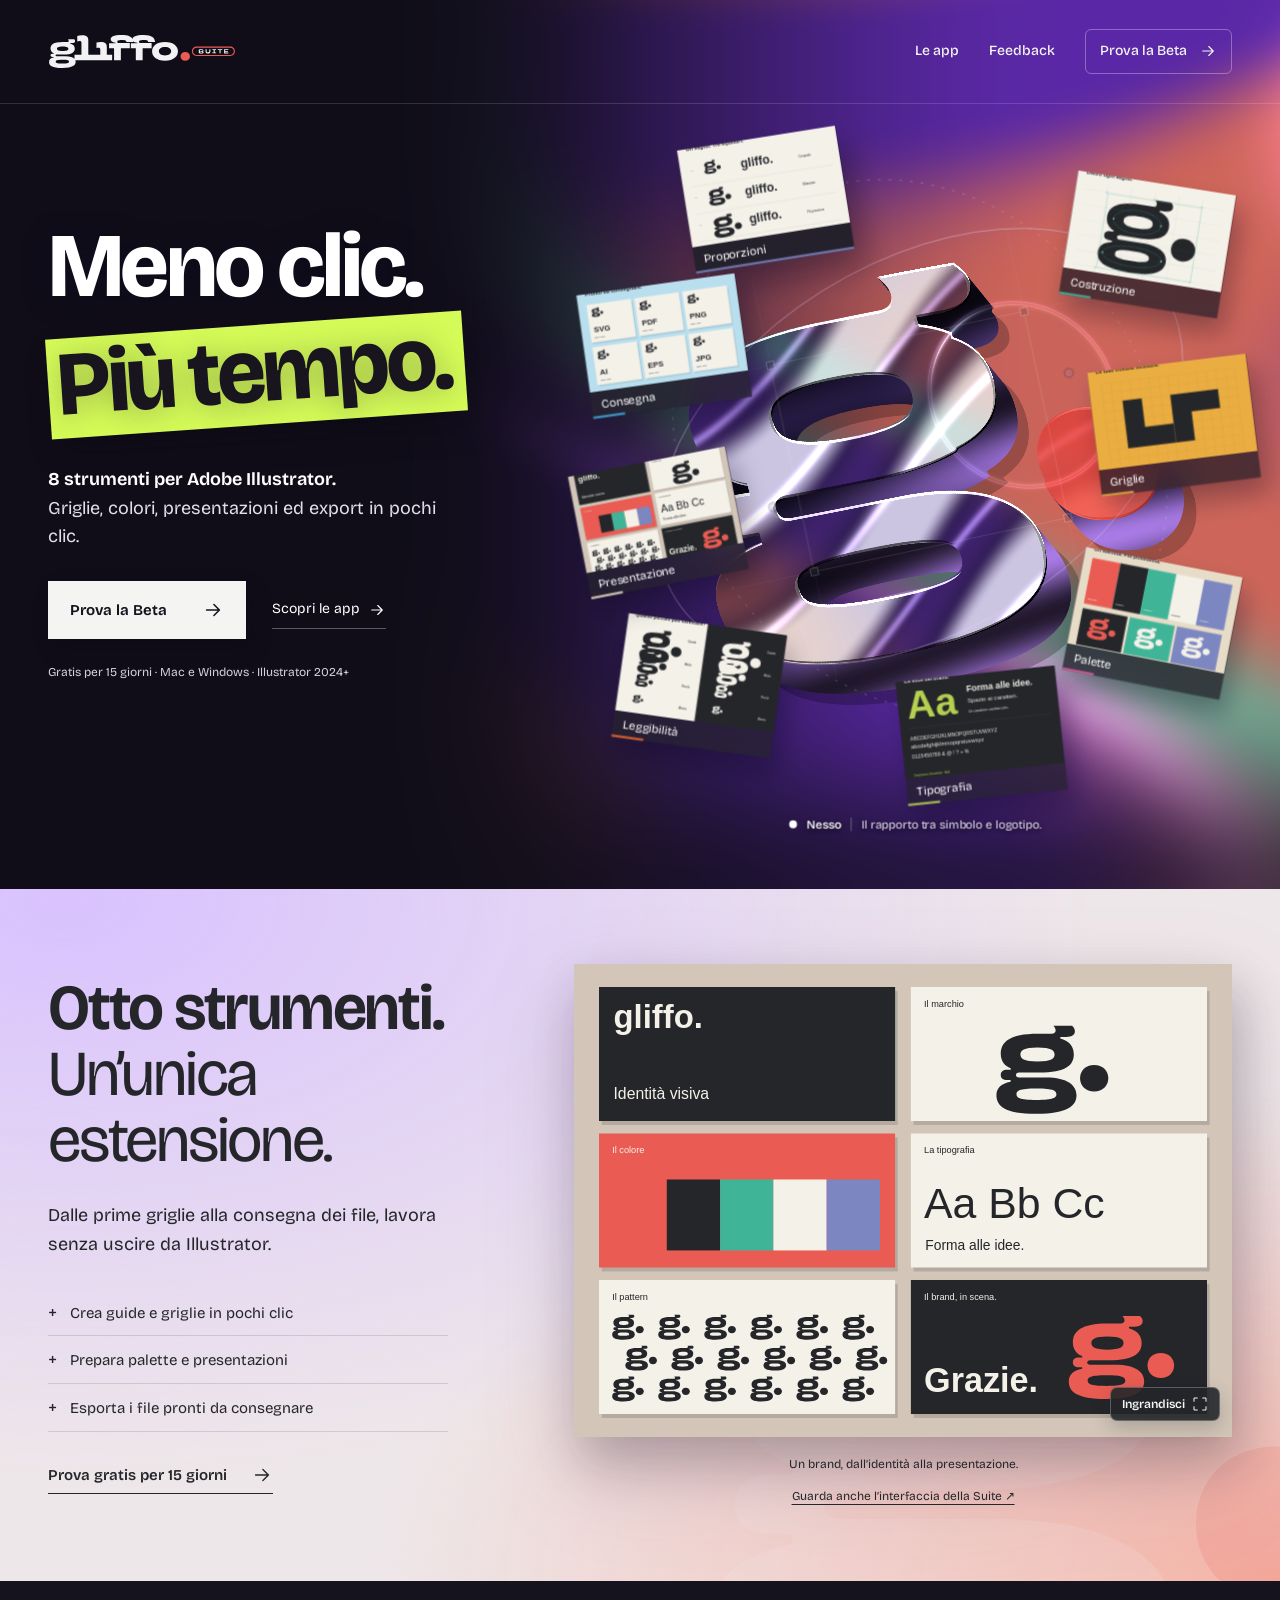
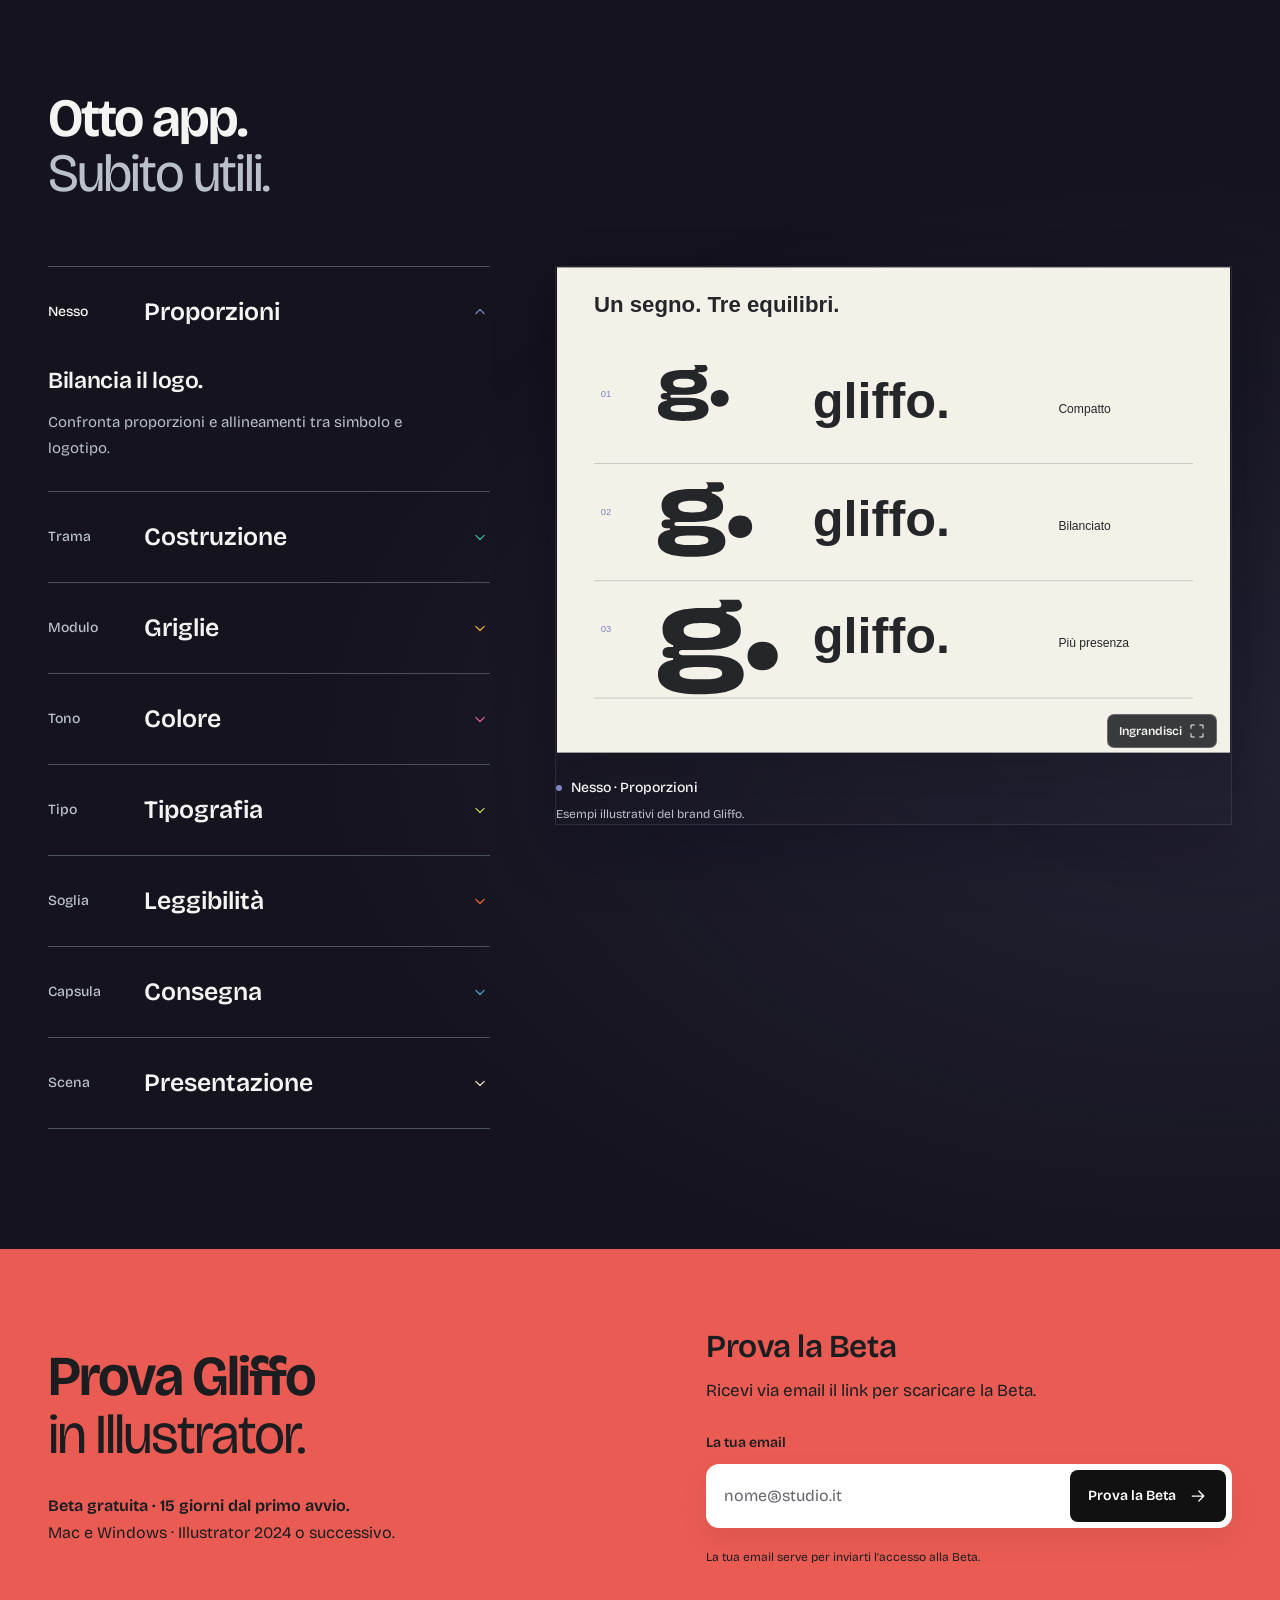
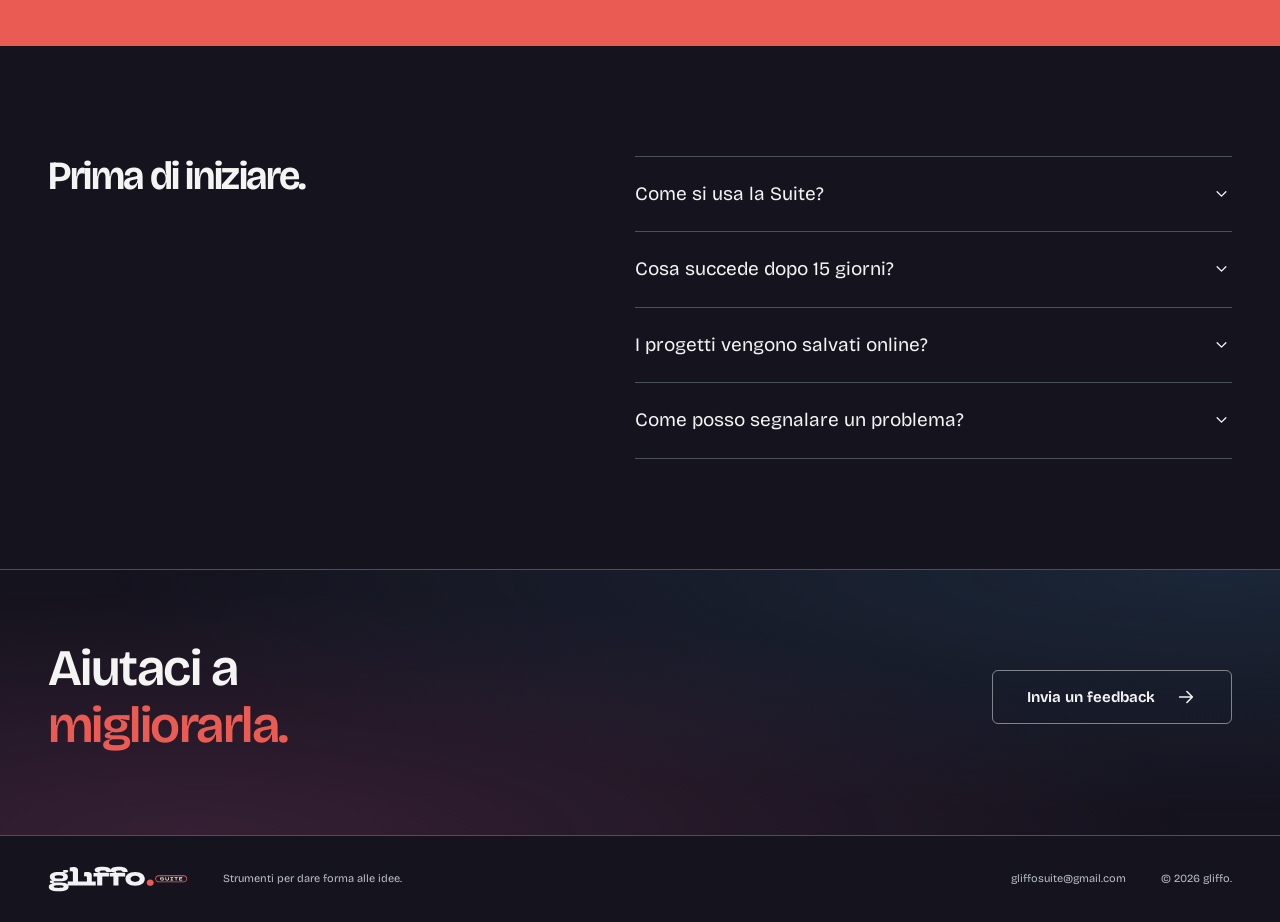
==== commit cd4a7c68: "Lead with illustrative brand results and secondary tool names" ====
--- a/index.html
+++ b/index.html
@@ -1,15 +1,15 @@
 <!doctype html>
-<html lang="it"><head><meta charset="utf-8"><meta name="viewport" content="width=device-width,initial-scale=1"><meta name="theme-color" content="#24262A"><meta name="description" content="Risparmia tempo in Adobe Illustrator con otto strumenti per griglie, colori, presentazioni ed export. Prova gratis la Beta per 15 giorni."><meta property="og:title" content="Gliffo Suite — Risparmia tempo in Adobe Illustrator"><meta property="og:description" content="Otto strumenti per l’identità visiva. Un’unica estensione per Adobe Illustrator."><title>Gliffo Suite — Risparmia tempo in Adobe Illustrator</title><link rel="icon" href="/assets/gliffo-icon.svg" type="image/svg+xml"><link rel="preload" href="/assets/fonts/BricolageGrotesque.ttf" as="font" type="font/ttf" crossorigin><link rel="stylesheet" href="/landing.css?v=8"><link rel="stylesheet" href="/experiment.css?v=1"></head>
+<html lang="it"><head><meta charset="utf-8"><meta name="viewport" content="width=device-width,initial-scale=1"><meta name="theme-color" content="#24262A"><meta name="description" content="Risparmia tempo in Adobe Illustrator con otto strumenti per griglie, colori, presentazioni ed export. Prova gratis la Beta per 15 giorni."><meta property="og:title" content="Gliffo Suite — Risparmia tempo in Adobe Illustrator"><meta property="og:description" content="Otto strumenti per l’identità visiva. Un’unica estensione per Adobe Illustrator."><title>Gliffo Suite — Risparmia tempo in Adobe Illustrator</title><link rel="icon" href="/assets/gliffo-icon.svg" type="image/svg+xml"><link rel="preload" href="/assets/fonts/BricolageGrotesque.ttf" as="font" type="font/ttf" crossorigin><link rel="stylesheet" href="/landing.css?v=8"><link rel="stylesheet" href="/experiment.css?v=2"><link rel="stylesheet" href="/results.css?v=1"></head>
 <body><a class="skip" href="#contenuto">Vai al contenuto</a>
 <div class="hero-world"><canvas id="liquid-canvas" aria-hidden="true"></canvas></div><header class="site-header"><a class="brand" href="/" aria-label="Gliffo Suite, pagina iniziale"><img src="/assets/gliffo-suite.svg" alt="Gliffo Suite" width="190" height="56"></a><nav aria-label="Navigazione principale"><a class="wide-link" href="#strumenti">Le app</a><a href="/feedback/">Feedback</a><a class="nav-download" href="#download">Prova la Beta <svg viewBox="0 0 24 24" aria-hidden="true"><path d="M5 12h14M13 6l6 6-6 6"/></svg></a></nav></header>
 <main id="contenuto">
 <section class="hero" aria-labelledby="hero-title"><div class="hero-copy"><h1 id="hero-title">Meno clic.<br><span>Più tempo.</span></h1><p><strong>8 strumenti per Adobe Illustrator.</strong><br>Griglie, colori, presentazioni ed export in pochi clic.</p><div class="hero-actions"><a class="button primary" href="#download">Prova la Beta <svg viewBox="0 0 24 24" aria-hidden="true"><path d="M5 12h14M13 6l6 6-6 6"/></svg></a><a class="text-link" href="#strumenti">Scopri le app <svg viewBox="0 0 24 24" aria-hidden="true"><path d="M5 12h14M13 6l6 6-6 6"/></svg></a></div><p class="hero-note">Gratis per 15 giorni · Mac e Windows · Illustrator 2024+</p><div class="hero-spectrum" aria-hidden="true"><span></span><span></span><span></span><span></span><span></span><span></span><span></span><span></span></div></div>
-<div class="laboratory" id="laboratory" data-active="nesso" aria-label="Esplora gli otto strumenti Gliffo"><div class="lab-scale"><div class="lab-plane"><svg class="orbital-tracks" viewBox="0 0 640 620" aria-hidden="true"><ellipse cx="320" cy="310" rx="295" ry="188" transform="rotate(-32 320 310)"/><ellipse cx="320" cy="310" rx="240" ry="285" transform="rotate(-32 320 310)"/><path d="M80 405 100 385 99 410 89 403 84 416Z"/><path d="m519 143 20-20-1 25-10-7-5 13Z"/></svg><div class="liquid-lens" aria-hidden="true"><div class="lens-edge"></div><div class="lens-highlight"></div></div><svg class="lab-geometry" viewBox="0 0 640 620" aria-hidden="true"><g class="lab-lines"><path class="outer-guide" d="M40 148H606M40 433H606M148 34V578M498 34V578"/><path class="dashed-guide" d="M88 290H553M322 80V536"/><rect class="bounds" x="148" y="148" width="350" height="285"/><circle class="construction-circle" cx="323" cy="290" r="174"/><circle class="construction-circle small" cx="323" cy="290" r="87"/><path class="bezier-guide" d="M112 336C132 98 508 481 540 242"/><path class="handle-line" d="m112 336 35-167M540 242l-36 170"/></g><g class="anchor-points"><rect x="143" y="143" width="10" height="10"/><rect x="493" y="143" width="10" height="10"/><rect x="143" y="428" width="10" height="10"/><rect x="493" y="428" width="10" height="10"/><circle cx="112" cy="336" r="6"/><circle cx="540" cy="242" r="6"/></g><g class="handle-points"><circle cx="147" cy="169" r="4"/><circle cx="504" cy="412" r="4"/></g></svg><img class="lab-mark" src="/assets/gliffo-icon.svg" alt="" width="350" height="276"><a class="lab-app lab-app-nesso" data-tool="nesso" href="#app-nesso" style="--tool:#7C86C1" aria-label="Scopri Nesso"><img src="/assets/apps/nesso.svg" alt="Nesso" width="140" height="30"></a><a class="lab-app lab-app-trama" data-tool="trama" href="#app-trama" style="--tool:#40B497" aria-label="Scopri Trama"><img src="/assets/apps/trama.svg" alt="Trama" width="140" height="30"></a><a class="lab-app lab-app-modulo" data-tool="modulo" href="#app-modulo" style="--tool:#E9AD41" aria-label="Scopri Modulo"><img src="/assets/apps/modulo.svg" alt="Modulo" width="140" height="30"></a><a class="lab-app lab-app-tono" data-tool="tono" href="#app-tono" style="--tool:#D85E9F" aria-label="Scopri Tono"><img src="/assets/apps/tono.svg" alt="Tono" width="140" height="30"></a><a class="lab-app lab-app-tipo" data-tool="tipo" href="#app-tipo" style="--tool:#B7D050" aria-label="Scopri Tipo"><img src="/assets/apps/tipo.svg" alt="Tipo" width="140" height="30"></a><a class="lab-app lab-app-soglia" data-tool="soglia" href="#app-soglia" style="--tool:#EC682D" aria-label="Scopri Soglia"><img src="/assets/apps/soglia.svg" alt="Soglia" width="140" height="30"></a><a class="lab-app lab-app-capsula" data-tool="capsula" href="#app-capsula" style="--tool:#43A6DE" aria-label="Scopri Capsula"><img src="/assets/apps/capsula.svg" alt="Capsula" width="140" height="30"></a><a class="lab-app lab-app-scena" data-tool="scena" href="#app-scena" style="--tool:#E7DCC8" aria-label="Scopri Scena"><img src="/assets/apps/scena.svg" alt="Scena" width="140" height="30"></a><div class="lab-color-palette" aria-hidden="true"><i></i><i></i><i></i><i></i><i></i></div><span class="lab-type" aria-hidden="true">Aa</span><div class="lab-formats" aria-hidden="true"><span>AI</span><span>SVG</span><span>PDF</span></div></div><div class="lab-caption"><span class="lab-indicator"></span><span id="lab-current">Nesso</span><span id="lab-role">Il rapporto tra simbolo e logotipo.</span></div></div></div></section>
+<div class="laboratory" id="laboratory" data-active="nesso" aria-label="Esplora gli otto strumenti Gliffo"><div class="lab-scale"><div class="lab-plane"><svg class="orbital-tracks" viewBox="0 0 640 620" aria-hidden="true"><ellipse cx="320" cy="310" rx="295" ry="188" transform="rotate(-32 320 310)"/><ellipse cx="320" cy="310" rx="240" ry="285" transform="rotate(-32 320 310)"/><path d="M80 405 100 385 99 410 89 403 84 416Z"/><path d="m519 143 20-20-1 25-10-7-5 13Z"/></svg><div class="liquid-lens" aria-hidden="true"><div class="lens-edge"></div><div class="lens-highlight"></div></div><svg class="lab-geometry" viewBox="0 0 640 620" aria-hidden="true"><g class="lab-lines"><path class="outer-guide" d="M40 148H606M40 433H606M148 34V578M498 34V578"/><path class="dashed-guide" d="M88 290H553M322 80V536"/><rect class="bounds" x="148" y="148" width="350" height="285"/><circle class="construction-circle" cx="323" cy="290" r="174"/><circle class="construction-circle small" cx="323" cy="290" r="87"/><path class="bezier-guide" d="M112 336C132 98 508 481 540 242"/><path class="handle-line" d="m112 336 35-167M540 242l-36 170"/></g><g class="anchor-points"><rect x="143" y="143" width="10" height="10"/><rect x="493" y="143" width="10" height="10"/><rect x="143" y="428" width="10" height="10"/><rect x="493" y="428" width="10" height="10"/><circle cx="112" cy="336" r="6"/><circle cx="540" cy="242" r="6"/></g><g class="handle-points"><circle cx="147" cy="169" r="4"/><circle cx="504" cy="412" r="4"/></g></svg><img class="lab-mark" src="/assets/gliffo-icon.svg" alt="" width="350" height="276"><a class="lab-app lab-app-nesso" data-tool="nesso" href="#app-nesso" style="--tool:#7C86C1" aria-label="Scopri Nesso"><img src="/assets/results/nesso.svg" alt="" width="180" height="130"><span>Proporzioni</span></a><a class="lab-app lab-app-trama" data-tool="trama" href="#app-trama" style="--tool:#40B497" aria-label="Scopri Trama"><img src="/assets/results/trama.svg" alt="" width="180" height="130"><span>Costruzione</span></a><a class="lab-app lab-app-modulo" data-tool="modulo" href="#app-modulo" style="--tool:#E9AD41" aria-label="Scopri Modulo"><img src="/assets/results/modulo.svg" alt="" width="180" height="130"><span>Griglie</span></a><a class="lab-app lab-app-tono" data-tool="tono" href="#app-tono" style="--tool:#D85E9F" aria-label="Scopri Tono"><img src="/assets/results/tono.svg" alt="" width="180" height="130"><span>Palette</span></a><a class="lab-app lab-app-tipo" data-tool="tipo" href="#app-tipo" style="--tool:#B7D050" aria-label="Scopri Tipo"><img src="/assets/results/tipo.svg" alt="" width="180" height="130"><span>Tipografia</span></a><a class="lab-app lab-app-soglia" data-tool="soglia" href="#app-soglia" style="--tool:#EC682D" aria-label="Scopri Soglia"><img src="/assets/results/soglia.svg" alt="" width="180" height="130"><span>Leggibilità</span></a><a class="lab-app lab-app-capsula" data-tool="capsula" href="#app-capsula" style="--tool:#43A6DE" aria-label="Scopri Capsula"><img src="/assets/results/capsula.svg" alt="" width="180" height="130"><span>Consegna</span></a><a class="lab-app lab-app-scena" data-tool="scena" href="#app-scena" style="--tool:#E7DCC8" aria-label="Scopri Scena"><img src="/assets/results/scena.svg" alt="" width="180" height="130"><span>Presentazione</span></a><div class="lab-color-palette" aria-hidden="true"><i></i><i></i><i></i><i></i><i></i></div><span class="lab-type" aria-hidden="true">Aa</span><div class="lab-formats" aria-hidden="true"><span>AI</span><span>SVG</span><span>PDF</span></div></div><div class="lab-caption"><span class="lab-indicator"></span><span id="lab-current">Nesso</span><span id="lab-role">Il rapporto tra simbolo e logotipo.</span></div></div></div></section>
 
 
-<section class="workspace-story" id="suite" aria-labelledby="workspace-title"><div class="story-copy"><h2 id="workspace-title">Otto strumenti.<br><span>Un’unica estensione.</span></h2><p>Dalle prime griglie alla consegna dei file, lavora senza uscire da Illustrator.</p><ul><li>Crea guide e griglie in pochi clic</li><li>Prepara palette e presentazioni</li><li>Esporta i file pronti da consegnare</li></ul><a class="dark-link" href="#download">Prova gratis per 15 giorni <svg viewBox="0 0 24 24" aria-hidden="true"><path d="M5 12h14M13 6l6 6-6 6"/></svg></a></div><figure class="suite-window"><img src="/assets/screenshots/suite@4x.webp" alt="Home di Gliffo Suite Beta con gli otto strumenti e i comandi del progetto" width="420" height="660" loading="lazy"><button class="screenshot-zoom suite-zoom" id="suite-zoom" type="button" aria-haspopup="dialog" aria-label="Ingrandisci l’interfaccia di Gliffo Suite">Ingrandisci <svg viewBox="0 0 24 24" aria-hidden="true"><path d="M8 3H3v5M16 3h5v5M3 16v5h5M21 16v5h-5"/></svg></button><figcaption>Gliffo Suite, dentro Illustrator.</figcaption></figure><img class="story-decoration" src="/assets/gliffo-icon.svg" alt="" width="650" height="512" loading="lazy"></section>
-<section class="apps-section section-shell" id="strumenti" aria-labelledby="apps-title"><div class="apps-heading"><h2 id="apps-title">Otto app.<br><span>Subito utili.</span></h2></div><div class="app-explorer"><div class="app-list"><details class="app-row" id="app-nesso" data-app="nesso" style="--tool:#7C86C1" open><summary><img src="/assets/apps/nesso.svg" alt="Nesso" width="170" height="42"><span>Proporzioni</span><svg viewBox="0 0 24 24" aria-hidden="true"><path d="m7 10 5 5 5-5"/></svg></summary><div class="app-detail"><h3>Bilancia il logo.</h3><p>Confronta proporzioni e allineamenti tra simbolo e logotipo.</p></div></details><details class="app-row" id="app-trama" data-app="trama" style="--tool:#40B497" ><summary><img src="/assets/apps/trama.svg" alt="Trama" width="170" height="42"><span>Costruzione</span><svg viewBox="0 0 24 24" aria-hidden="true"><path d="m7 10 5 5 5-5"/></svg></summary><div class="app-detail"><h3>Crea le guide del logo.</h3><p>Genera contorni, punti e maniglie di costruzione su copie del tuo segno.</p></div></details><details class="app-row" id="app-modulo" data-app="modulo" style="--tool:#E9AD41" ><summary><img src="/assets/apps/modulo.svg" alt="Modulo" width="170" height="42"><span>Griglie</span><svg viewBox="0 0 24 24" aria-hidden="true"><path d="m7 10 5 5 5-5"/></svg></summary><div class="app-detail"><h3>Griglie, senza disegnarle a mano.</h3><p>Crea griglie geometriche e imposta dimensioni, moduli e inclinazioni.</p></div></details><details class="app-row" id="app-tono" data-app="tono" style="--tool:#D85E9F" ><summary><img src="/assets/apps/tono.svg" alt="Tono" width="170" height="42"><span>Colore</span><svg viewBox="0 0 24 24" aria-hidden="true"><path d="m7 10 5 5 5-5"/></svg></summary><div class="app-detail"><h3>La palette, pronta.</h3><p>Estrai colori, esplora armonie e invia la palette a Scena.</p></div></details><details class="app-row" id="app-tipo" data-app="tipo" style="--tool:#B7D050" ><summary><img src="/assets/apps/tipo.svg" alt="Tipo" width="170" height="42"><span>Tipografia</span><svg viewBox="0 0 24 24" aria-hidden="true"><path d="m7 10 5 5 5-5"/></svg></summary><div class="app-detail"><h3>Confronta i tuoi font.</h3><p>Crea un campionario con i caratteri installati e scegli quelli del brand.</p></div></details><details class="app-row" id="app-soglia" data-app="soglia" style="--tool:#EC682D" ><summary><img src="/assets/apps/soglia.svg" alt="Soglia" width="170" height="42"><span>Leggibilità</span><svg viewBox="0 0 24 24" aria-hidden="true"><path d="m7 10 5 5 5-5"/></svg></summary><div class="app-detail"><h3>Il logo si legge anche in piccolo?</h3><p>Confronta dimensioni e fondi chiari o scuri, per stampa e schermo.</p></div></details><details class="app-row" id="app-capsula" data-app="capsula" style="--tool:#43A6DE" ><summary><img src="/assets/apps/capsula.svg" alt="Capsula" width="170" height="42"><span>Consegna</span><svg viewBox="0 0 24 24" aria-hidden="true"><path d="m7 10 5 5 5-5"/></svg></summary><div class="app-detail"><h3>I file pronti da consegnare.</h3><p>Esporta SVG, PDF, PNG, AI, EPS e JPG in un unico pacchetto.</p></div></details><details class="app-row" id="app-scena" data-app="scena" style="--tool:#E7DCC8" ><summary><img src="/assets/apps/scena.svg" alt="Scena" width="170" height="42"><span>Presentazione</span><svg viewBox="0 0 24 24" aria-hidden="true"><path d="m7 10 5 5 5-5"/></svg></summary><div class="app-detail"><h3>Presenta il brand.</h3><p>Impagina logo, palette, font e fino a sei mockup in una presentazione modificabile.</p></div></details></div><figure class="app-preview" style="--tool:#7C86C1"><div class="preview-dots" aria-hidden="true"><i></i><i></i><i></i></div><button class="screenshot-zoom preview-zoom" id="preview-zoom" type="button" aria-haspopup="dialog" aria-label="Ingrandisci l’interfaccia dell’app">Ingrandisci <svg viewBox="0 0 24 24" aria-hidden="true"><path d="M8 3H3v5M16 3h5v5M3 16v5h5M21 16v5h-5"/></svg></button><div class="preview-screen"><img id="app-screenshot" src="/assets/screenshots/nesso@4x.webp" alt="Anteprima dell’interfaccia di Nesso" width="360" height="400" loading="lazy"></div><figcaption id="preview-caption">Nesso · Proporzioni</figcaption><p class="preview-note">Interfacce della Beta, con dati dimostrativi.</p></figure></div></section>
+<section class="workspace-story" id="suite" aria-labelledby="workspace-title"><div class="story-copy"><h2 id="workspace-title">Otto strumenti.<br><span>Un’unica estensione.</span></h2><p>Dalle prime griglie alla consegna dei file, lavora senza uscire da Illustrator.</p><ul><li>Crea guide e griglie in pochi clic</li><li>Prepara palette e presentazioni</li><li>Esporta i file pronti da consegnare</li></ul><a class="dark-link" href="#download">Prova gratis per 15 giorni <svg viewBox="0 0 24 24" aria-hidden="true"><path d="M5 12h14M13 6l6 6-6 6"/></svg></a></div><figure class="suite-window"><img src="/assets/results/scena.svg" alt="Esempio illustrativo di una presentazione del brand Gliffo" width="1000" height="720" loading="lazy"><button class="screenshot-zoom suite-zoom" id="suite-zoom" type="button" aria-haspopup="dialog" aria-label="Ingrandisci l’esempio di presentazione">Ingrandisci <svg viewBox="0 0 24 24" aria-hidden="true"><path d="M8 3H3v5M16 3h5v5M3 16v5h5M21 16v5h-5"/></svg></button><figcaption>Un brand, dall’identità alla presentazione.</figcaption><a class="interface-link" href="/assets/screenshots/suite@4x.webp" target="_blank" rel="noopener">Guarda anche l’interfaccia della Suite ↗</a></figure><img class="story-decoration" src="/assets/gliffo-icon.svg" alt="" width="650" height="512" loading="lazy"></section>
+<section class="apps-section section-shell" id="strumenti" aria-labelledby="apps-title"><div class="apps-heading"><h2 id="apps-title">Otto app.<br><span>Subito utili.</span></h2></div><div class="app-explorer"><div class="app-list"><details class="app-row" id="app-nesso" data-app="nesso" style="--tool:#7C86C1" open><summary><span class="app-name">Nesso</span><span>Proporzioni</span><svg viewBox="0 0 24 24" aria-hidden="true"><path d="m7 10 5 5 5-5"/></svg></summary><div class="app-detail"><h3>Bilancia il logo.</h3><p>Confronta proporzioni e allineamenti tra simbolo e logotipo.</p><a class="mobile-result" href="/assets/results/nesso.svg" target="_blank" rel="noopener" aria-label="Apri l’esempio illustrativo di Nesso"><img src="/assets/results/nesso.svg" alt="Esempio illustrativo di Nesso" width="1000" height="720" loading="lazy"><span>Apri l’esempio ↗</span></a></div></details><details class="app-row" id="app-trama" data-app="trama" style="--tool:#40B497" ><summary><span class="app-name">Trama</span><span>Costruzione</span><svg viewBox="0 0 24 24" aria-hidden="true"><path d="m7 10 5 5 5-5"/></svg></summary><div class="app-detail"><h3>Crea le guide del logo.</h3><p>Genera contorni, punti e maniglie di costruzione su copie del tuo segno.</p><a class="mobile-result" href="/assets/results/trama.svg" target="_blank" rel="noopener" aria-label="Apri l’esempio illustrativo di Trama"><img src="/assets/results/trama.svg" alt="Esempio illustrativo di Trama" width="1000" height="720" loading="lazy"><span>Apri l’esempio ↗</span></a></div></details><details class="app-row" id="app-modulo" data-app="modulo" style="--tool:#E9AD41" ><summary><span class="app-name">Modulo</span><span>Griglie</span><svg viewBox="0 0 24 24" aria-hidden="true"><path d="m7 10 5 5 5-5"/></svg></summary><div class="app-detail"><h3>Griglie, senza disegnarle a mano.</h3><p>Crea griglie geometriche e imposta dimensioni, moduli e inclinazioni.</p><a class="mobile-result" href="/assets/results/modulo.svg" target="_blank" rel="noopener" aria-label="Apri l’esempio illustrativo di Modulo"><img src="/assets/results/modulo.svg" alt="Esempio illustrativo di Modulo" width="1000" height="720" loading="lazy"><span>Apri l’esempio ↗</span></a></div></details><details class="app-row" id="app-tono" data-app="tono" style="--tool:#D85E9F" ><summary><span class="app-name">Tono</span><span>Colore</span><svg viewBox="0 0 24 24" aria-hidden="true"><path d="m7 10 5 5 5-5"/></svg></summary><div class="app-detail"><h3>La palette, pronta.</h3><p>Estrai colori, esplora armonie e invia la palette a Scena.</p><a class="mobile-result" href="/assets/results/tono.svg" target="_blank" rel="noopener" aria-label="Apri l’esempio illustrativo di Tono"><img src="/assets/results/tono.svg" alt="Esempio illustrativo di Tono" width="1000" height="720" loading="lazy"><span>Apri l’esempio ↗</span></a></div></details><details class="app-row" id="app-tipo" data-app="tipo" style="--tool:#B7D050" ><summary><span class="app-name">Tipo</span><span>Tipografia</span><svg viewBox="0 0 24 24" aria-hidden="true"><path d="m7 10 5 5 5-5"/></svg></summary><div class="app-detail"><h3>Confronta i tuoi font.</h3><p>Crea un campionario con i caratteri installati e scegli quelli del brand.</p><a class="mobile-result" href="/assets/results/tipo.svg" target="_blank" rel="noopener" aria-label="Apri l’esempio illustrativo di Tipo"><img src="/assets/results/tipo.svg" alt="Esempio illustrativo di Tipo" width="1000" height="720" loading="lazy"><span>Apri l’esempio ↗</span></a></div></details><details class="app-row" id="app-soglia" data-app="soglia" style="--tool:#EC682D" ><summary><span class="app-name">Soglia</span><span>Leggibilità</span><svg viewBox="0 0 24 24" aria-hidden="true"><path d="m7 10 5 5 5-5"/></svg></summary><div class="app-detail"><h3>Il logo si legge anche in piccolo?</h3><p>Confronta dimensioni e fondi chiari o scuri, per stampa e schermo.</p><a class="mobile-result" href="/assets/results/soglia.svg" target="_blank" rel="noopener" aria-label="Apri l’esempio illustrativo di Soglia"><img src="/assets/results/soglia.svg" alt="Esempio illustrativo di Soglia" width="1000" height="720" loading="lazy"><span>Apri l’esempio ↗</span></a></div></details><details class="app-row" id="app-capsula" data-app="capsula" style="--tool:#43A6DE" ><summary><span class="app-name">Capsula</span><span>Consegna</span><svg viewBox="0 0 24 24" aria-hidden="true"><path d="m7 10 5 5 5-5"/></svg></summary><div class="app-detail"><h3>I file pronti da consegnare.</h3><p>Esporta SVG, PDF, PNG, AI, EPS e JPG in un unico pacchetto.</p><a class="mobile-result" href="/assets/results/capsula.svg" target="_blank" rel="noopener" aria-label="Apri l’esempio illustrativo di Capsula"><img src="/assets/results/capsula.svg" alt="Esempio illustrativo di Capsula" width="1000" height="720" loading="lazy"><span>Apri l’esempio ↗</span></a></div></details><details class="app-row" id="app-scena" data-app="scena" style="--tool:#E7DCC8" ><summary><span class="app-name">Scena</span><span>Presentazione</span><svg viewBox="0 0 24 24" aria-hidden="true"><path d="m7 10 5 5 5-5"/></svg></summary><div class="app-detail"><h3>Presenta il brand.</h3><p>Impagina logo, palette, font e fino a sei mockup in una presentazione modificabile.</p><a class="mobile-result" href="/assets/results/scena.svg" target="_blank" rel="noopener" aria-label="Apri l’esempio illustrativo di Scena"><img src="/assets/results/scena.svg" alt="Esempio illustrativo di Scena" width="1000" height="720" loading="lazy"><span>Apri l’esempio ↗</span></a></div></details></div><figure class="app-preview" style="--tool:#7C86C1"><div class="preview-dots" aria-hidden="true"><i></i><i></i><i></i></div><button class="screenshot-zoom preview-zoom" id="preview-zoom" type="button" aria-haspopup="dialog" aria-label="Ingrandisci il risultato illustrativo">Ingrandisci <svg viewBox="0 0 24 24" aria-hidden="true"><path d="M8 3H3v5M16 3h5v5M3 16v5h5M21 16v5h-5"/></svg></button><div class="preview-screen"><img id="app-screenshot" src="/assets/results/nesso.svg" alt="Esempio illustrativo di proporzioni tra simbolo e logotipo" width="1000" height="720" loading="lazy"></div><figcaption id="preview-caption">Nesso · Proporzioni</figcaption><p class="preview-note">Esempi illustrativi del brand Gliffo.</p></figure></div></section>
 <section class="download-section beta-access" id="download" aria-labelledby="download-title"><div class="download-copy"><h2 id="download-title">Prova Gliffo<br><span>in Illustrator.</span></h2><p><strong>Beta gratuita · 15 giorni dal primo avvio.</strong><br>Mac e Windows · Illustrator 2024 o successivo.</p></div><div class="beta-entry"><h3>Prova la Beta</h3><p>Ricevi via email il link per scaricare la Beta.</p><!-- BETA_FORM_START --><form class="beta-native-form" action="https://formspree.io/f/mgaarvej" method="POST"><label for="beta-email">La tua email</label><div class="email-shell"><input id="beta-email" name="email" type="email" placeholder="nome@studio.it" autocomplete="email" inputmode="email" required maxlength="254" aria-describedby="beta-email-purpose beta-form-status"><button type="submit">Prova la Beta <svg viewBox="0 0 24 24" aria-hidden="true"><path d="M5 12h14M13 6l6 6-6 6"/></svg></button></div><input type="hidden" name="gliffo_beta_source" value="GLIFFO_BETA_mgaarvej"><div class="beta-honeypot" aria-hidden="true"><label for="beta-website">Lascia vuoto questo campo</label><input id="beta-website" name="_honey" type="text" tabindex="-1" autocomplete="off"></div><p class="beta-form-message" id="beta-form-status" role="status" aria-live="polite" aria-atomic="true"></p></form><!-- BETA_FORM_END --><p class="beta-purpose" id="beta-email-purpose">La tua email serve per inviarti l’accesso alla Beta.</p></div></section>
 <section class="faq-section section-shell" aria-labelledby="faq-title"><h2 id="faq-title">Prima di iniziare.</h2><div><details><summary>Come si usa la Suite? <svg viewBox="0 0 24 24" aria-hidden="true"><path d="m7 10 5 5 5-5"/></svg></summary><p>Installa la Beta con Illustrator chiuso. Poi apri Finestra → Estensioni → Gliffo Suite PRO.</p></details><details><summary>Cosa succede dopo 15 giorni? <svg viewBox="0 0 24 24" aria-hidden="true"><path d="m7 10 5 5 5-5"/></svg></summary><p>La prova termina. I tuoi file restano utilizzabili e puoi ancora salvare il progetto.</p></details><details><summary>I progetti vengono salvati online? <svg viewBox="0 0 24 24" aria-hidden="true"><path d="m7 10 5 5 5-5"/></svg></summary><p>No. Progetti e risorse restano in una cartella sul tuo computer.</p></details><details><summary>Come posso segnalare un problema? <svg viewBox="0 0 24 24" aria-hidden="true"><path d="m7 10 5 5 5-5"/></svg></summary><p>Invia bug e idee dal <a href="/feedback/">modulo feedback</a>. Non serve un account.</p></details></div></section>
 <section class="feedback-invite section-shell"><p>Aiutaci a<br><span>migliorarla.</span></p><a class="button outline" href="/feedback/">Invia un feedback <svg viewBox="0 0 24 24" aria-hidden="true"><path d="M5 12h14M13 6l6 6-6 6"/></svg></a></section>
-</main><footer class="site-footer"><a class="brand" href="/" aria-label="Gliffo Suite"><img src="/assets/gliffo-suite.svg" alt="Gliffo Suite" width="190" height="56"></a><p>Strumenti per dare forma alle idee.</p><a href="mailto:gliffosuite@gmail.com">gliffosuite@gmail.com</a><span>© 2026 gliffo.</span></footer><script src="/liquid.js?v=2" defer></script><script src="/landing.js?v=2" defer></script><script src="/beta-email.js?v=3" defer></script><dialog id="screenshot-dialog" aria-labelledby="screenshot-title"><div class="screenshot-toolbar"><h2 id="screenshot-title">Anteprima dell’interfaccia</h2><div><a id="screenshot-file" href="/assets/screenshots/nesso@4x.webp" target="_blank" rel="noopener">Apri immagine</a><button type="button" data-close-screenshot aria-label="Chiudi anteprima">Chiudi <svg viewBox="0 0 24 24" aria-hidden="true"><path d="m6 6 12 12M18 6 6 18"/></svg></button></div></div><div class="screenshot-scroll" tabindex="0" role="region" aria-label="Interfaccia ingrandita, scorrevole"><img id="screenshot-full" alt="" width="720" decoding="async"></div><p class="screenshot-note">Interfaccia della Beta con dati dimostrativi.</p></dialog><script src="/screenshots.js?v=1" defer></script></body></html>+</main><footer class="site-footer"><a class="brand" href="/" aria-label="Gliffo Suite"><img src="/assets/gliffo-suite.svg" alt="Gliffo Suite" width="190" height="56"></a><p>Strumenti per dare forma alle idee.</p><a href="mailto:gliffosuite@gmail.com">gliffosuite@gmail.com</a><span>© 2026 gliffo.</span></footer><script src="/liquid.js?v=2" defer></script><script src="/landing.js?v=3" defer></script><script src="/beta-email.js?v=3" defer></script><dialog id="screenshot-dialog" aria-labelledby="screenshot-title"><div class="screenshot-toolbar"><h2 id="screenshot-title">Esplora il risultato</h2><div><a id="screenshot-file" href="/assets/results/nesso.svg" target="_blank" rel="noopener">Apri immagine</a><button type="button" data-close-screenshot aria-label="Chiudi anteprima">Chiudi <svg viewBox="0 0 24 24" aria-hidden="true"><path d="m6 6 12 12M18 6 6 18"/></svg></button></div></div><div class="screenshot-scroll" tabindex="0" role="region" aria-label="Esempio vettoriale ingrandito"><img id="screenshot-full" alt="" width="720" decoding="async"></div><p class="screenshot-note">Esempio illustrativo della funzione, non un’esportazione da Illustrator.</p></dialog><script src="/screenshots.js?v=2" defer></script></body></html>
--- a/results.css
+++ b/results.css
@@ -0,0 +1,9 @@
+/* Results lead; tool names are secondary credits. */
+.lab-app{padding:0!important;height:127px!important;min-width:164px!important;width:164px;background:#24212cc9!important;display:flex;flex-direction:column;align-items:stretch;justify-content:flex-start;box-shadow:8px 16px 26px #0a071d55!important}
+.lab-app img{width:164px!important;height:100px!important;max-width:none!important;object-fit:cover;display:block}.lab-app>span{font-size:12px;color:#fff;line-height:27px;padding-inline:10px;white-space:nowrap}.lab-app:before{height:2px}.lab-app:hover,.lab-app:focus-visible,.lab-app.active{background:#24212c!important}
+.lab-app-nesso{left:80px;top:0}.lab-app-trama{right:5px;top:40px}.lab-app-modulo{right:-22px;top:225px}.lab-app-tono{right:0;top:428px}.lab-app-tipo{right:175px;top:543px}.lab-app-soglia{left:12px;top:492px}.lab-app-capsula{left:-24px;top:144px}.lab-app-scena{left:-30px;top:325px}.lab-caption{bottom:-54px}.hero{padding-bottom:110px}
+.app-row summary{gap:16px;min-height:90px}.app-row summary .app-name{font-size:14px;font-weight:500;color:var(--muted);width:80px;flex:none;margin:0}.app-row summary>span:not(.app-name){font-size:25px;font-weight:600;color:var(--ink);margin-right:auto}.app-row summary>svg{color:var(--tool)}.app-preview{background:transparent;padding:0;border-radius:0;max-width:none;top:60px}.preview-dots{display:none}.preview-zoom{top:auto;bottom:76px;right:14px;z-index:1}.preview-screen{height:auto!important;overflow:hidden;border-radius:0;background:transparent;box-shadow:10px 20px 42px #10111640}.preview-screen img{width:100%;height:auto;min-height:0}.app-preview figcaption{margin-top:24px}.preview-note{font-size:12px}.app-explorer{grid-template-columns:.85fr 1.3fr;gap:65px}.suite-window{width:min(680px,100%)}.suite-window img{border-radius:0}.suite-window .suite-zoom{bottom:85px}.suite-window figcaption{margin-top:18px}.interface-link{display:block;text-align:center;font-size:12px;margin-top:12px;text-decoration:underline;text-underline-offset:4px}.workspace-story{grid-template-columns:.85fr 1.2fr;gap:60px;min-height:600px}.screenshot-scroll img{max-width:1000px}#screenshot-dialog{width:min(1080px,calc(100vw - 28px))}.screenshot-note{font-size:11px}
+@media(max-width:1100px){.app-explorer{gap:35px;grid-template-columns:1fr 1.2fr}.app-row summary>span:not(.app-name){font-size:21px}.app-row summary .app-name{width:64px;font-size:12px}.workspace-story{gap:35px}.lab-caption{bottom:-54px}}
+@media(max-width:760px){.hero{padding-bottom:66px}.laboratory{aspect-ratio:640/740;margin-top:25px}.lab-app-scena{left:0}.lab-app-capsula{left:0}.lab-app-modulo{right:0}.lab-caption{bottom:-54px}.app-explorer{display:flex;flex-direction:column;gap:32px}.app-list{width:100%}.app-preview{position:relative;top:auto;width:100%;order:-1;scroll-margin-top:20px}.app-row summary{min-height:75px}.app-row summary .app-name{width:72px;font-size:13px}.app-row summary>span:not(.app-name){font-size:23px}.preview-zoom{bottom:78px}.workspace-story{grid-template-columns:1fr;gap:38px;min-height:0}.suite-window{width:100%}.app-preview figcaption{margin-top:18px}.preview-note{font-size:11px}.screenshot-note{font-size:10px}.suite-window .suite-zoom{bottom:88px}}
+
+.mobile-result{display:none}@media(max-width:760px){.app-preview{display:none}.mobile-result{display:block;margin-top:22px}.mobile-result img{width:100%;height:auto}.mobile-result>span{display:block;font-size:12px;margin-top:9px;color:var(--ink)}.app-detail{padding-right:0}}
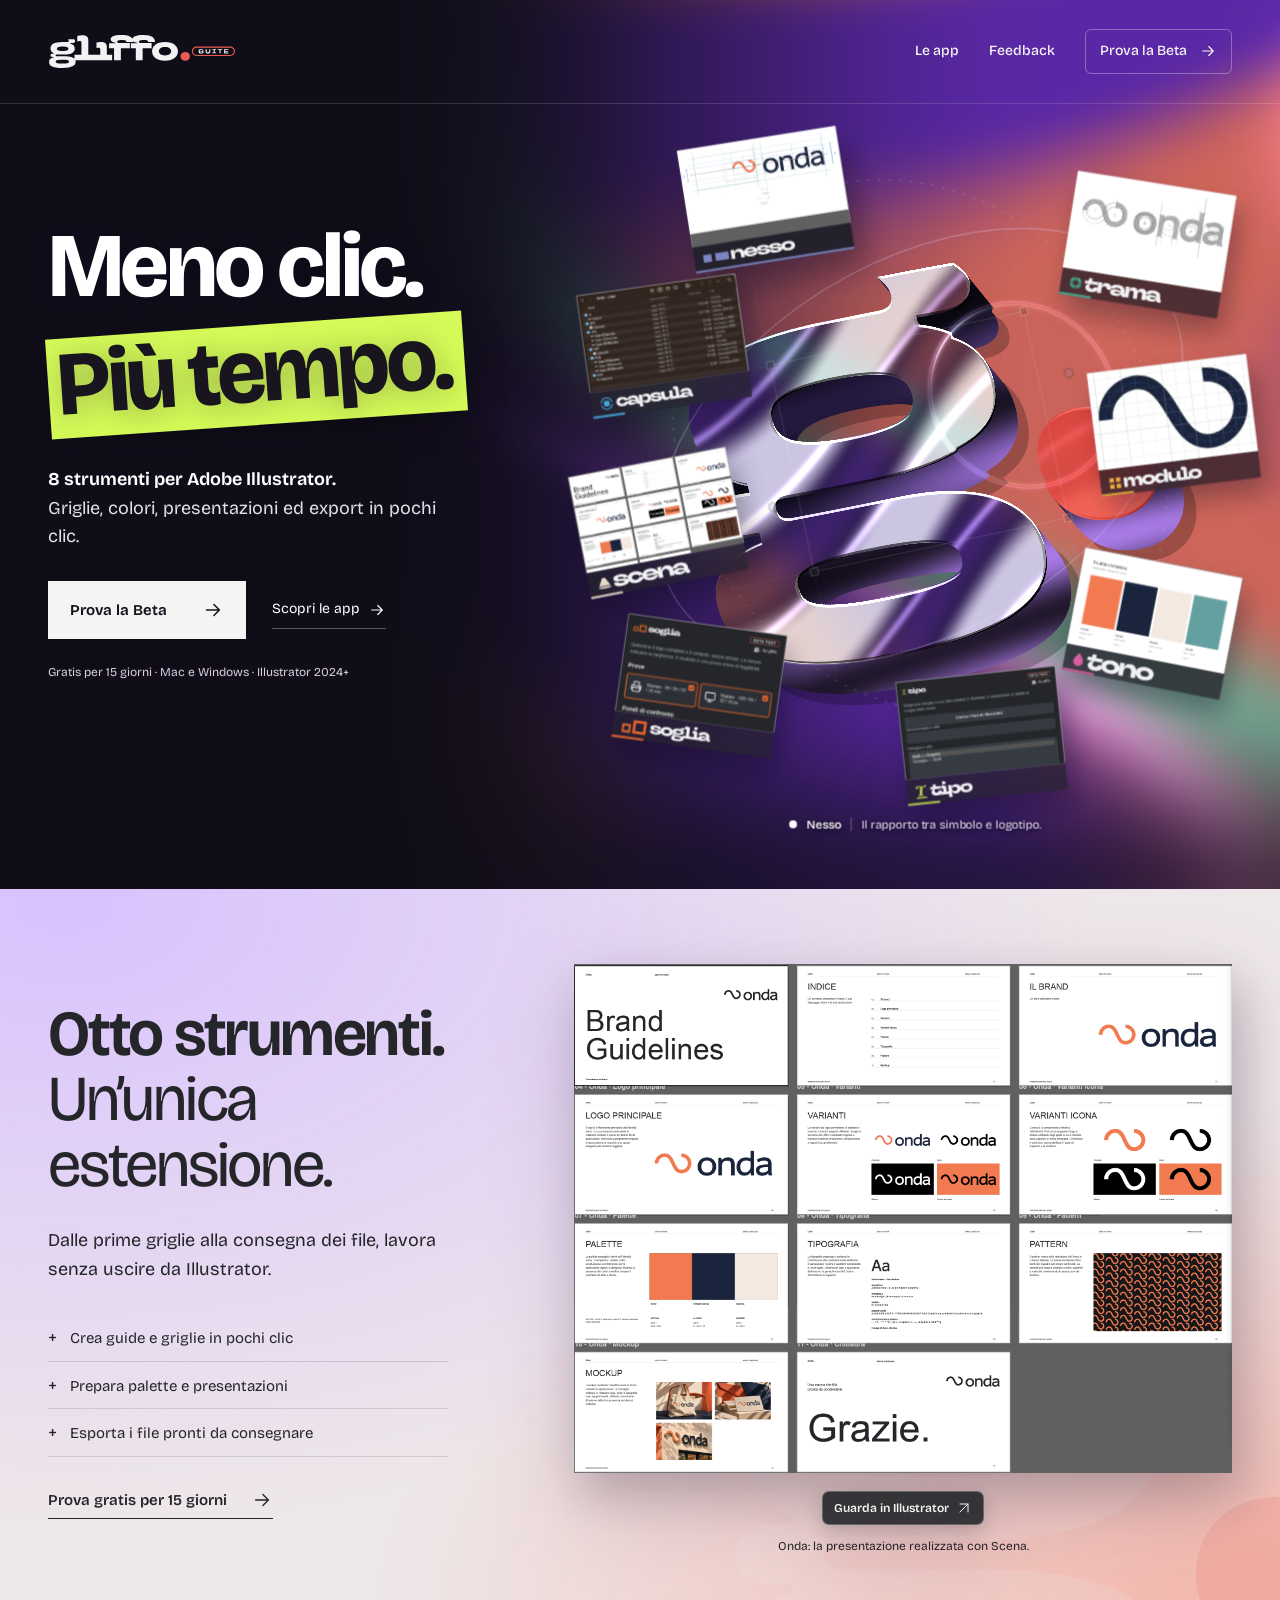
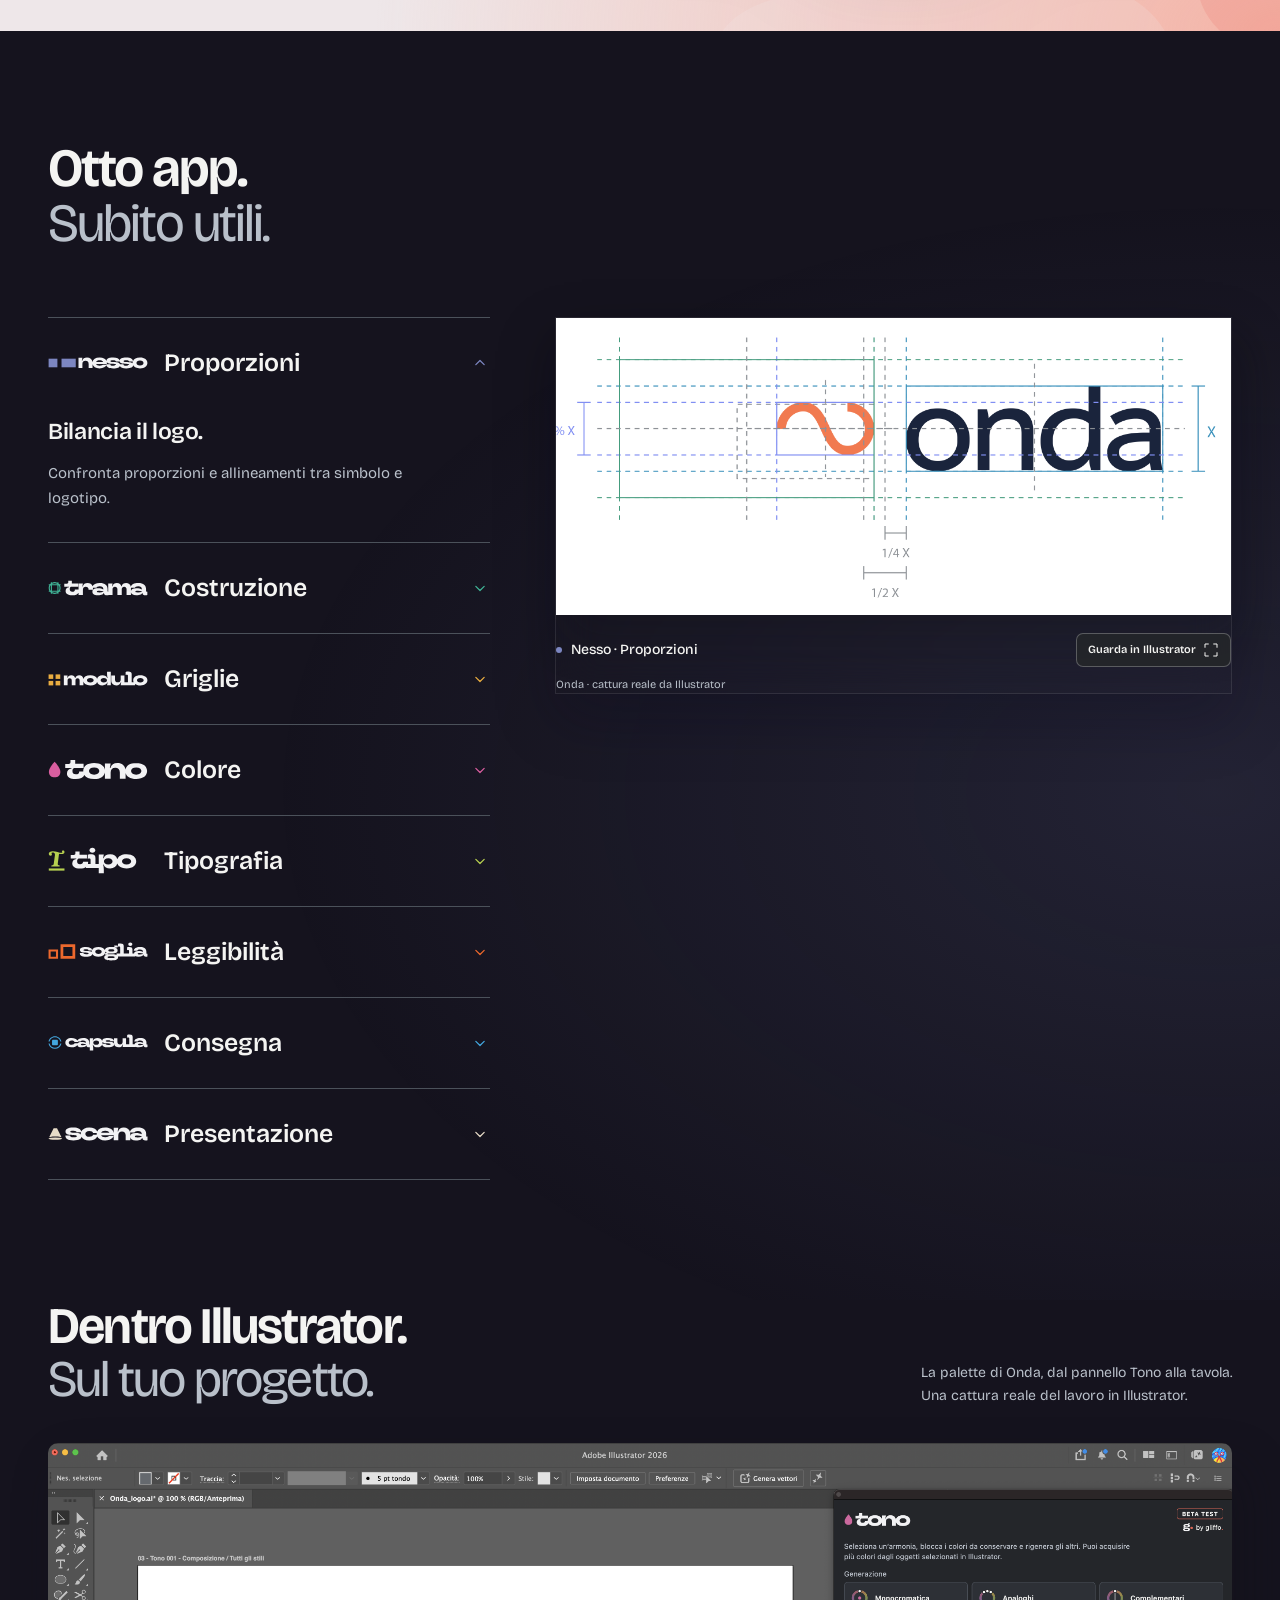
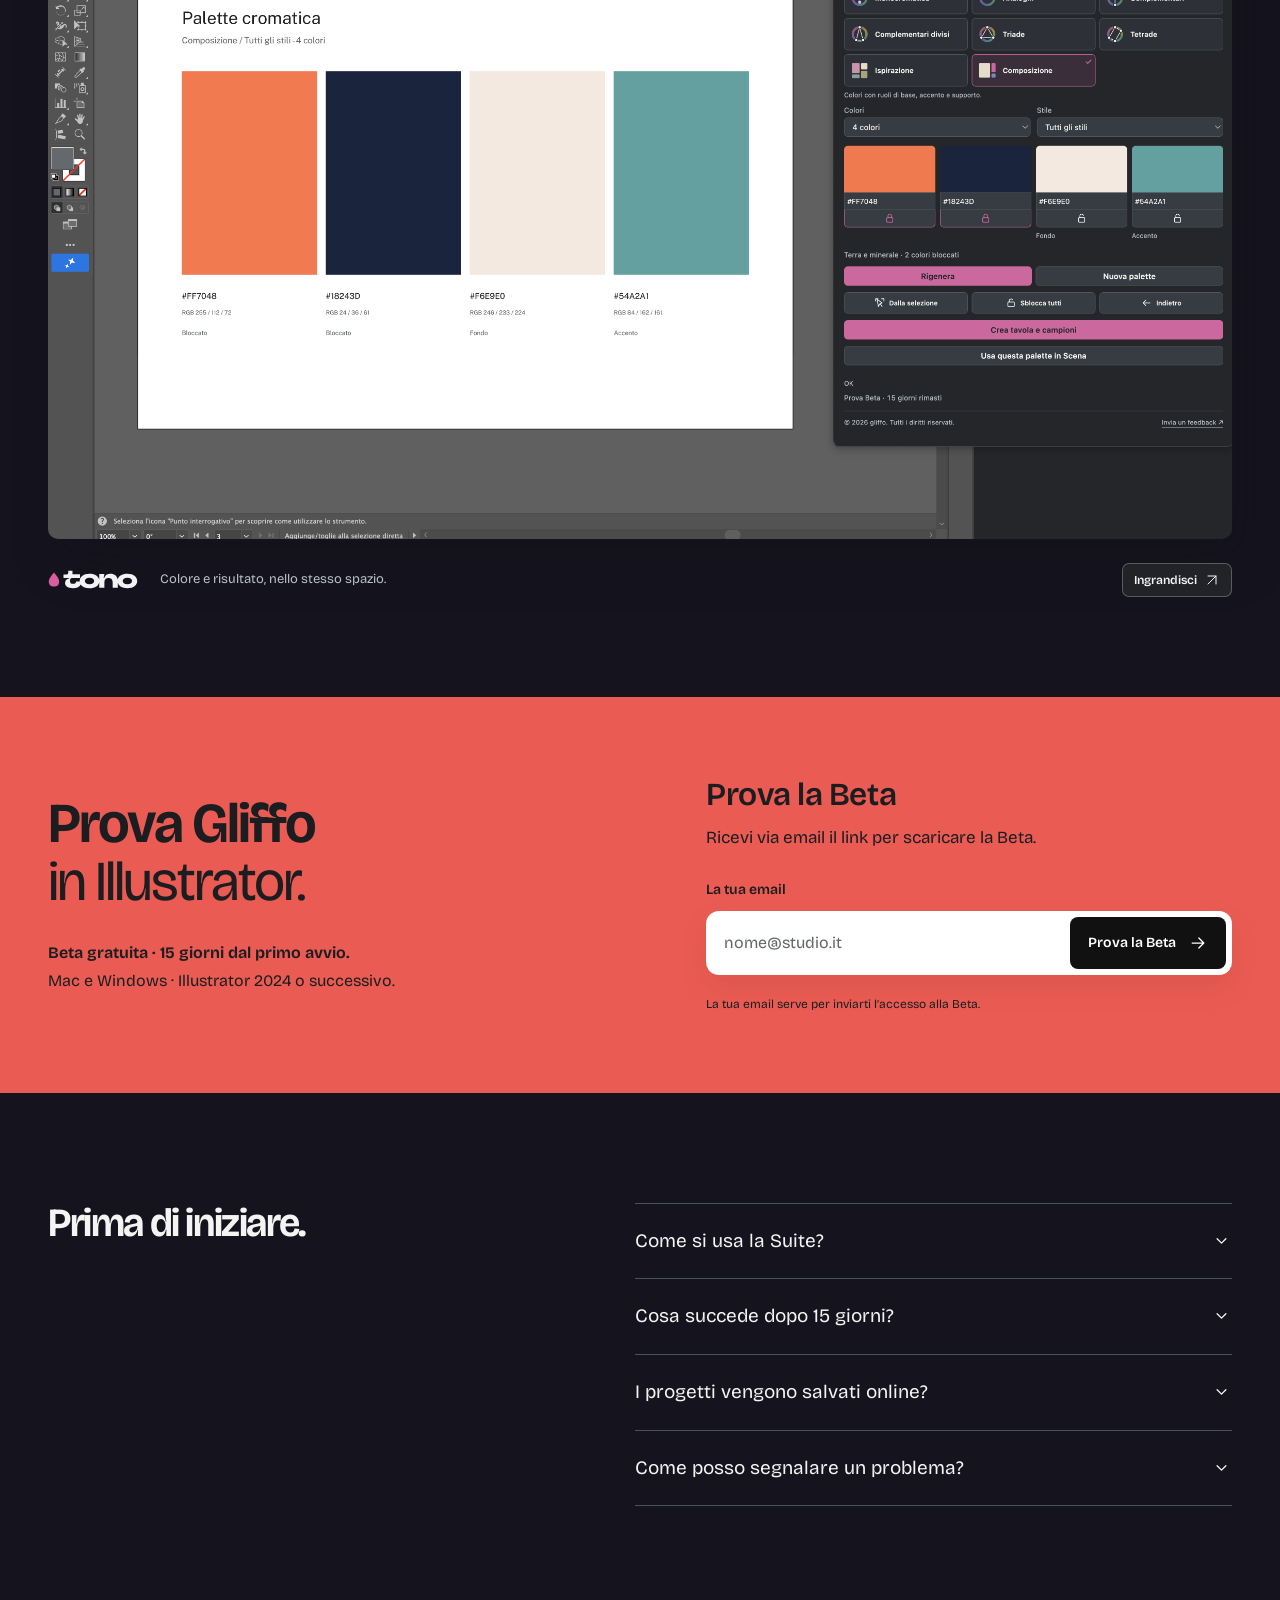
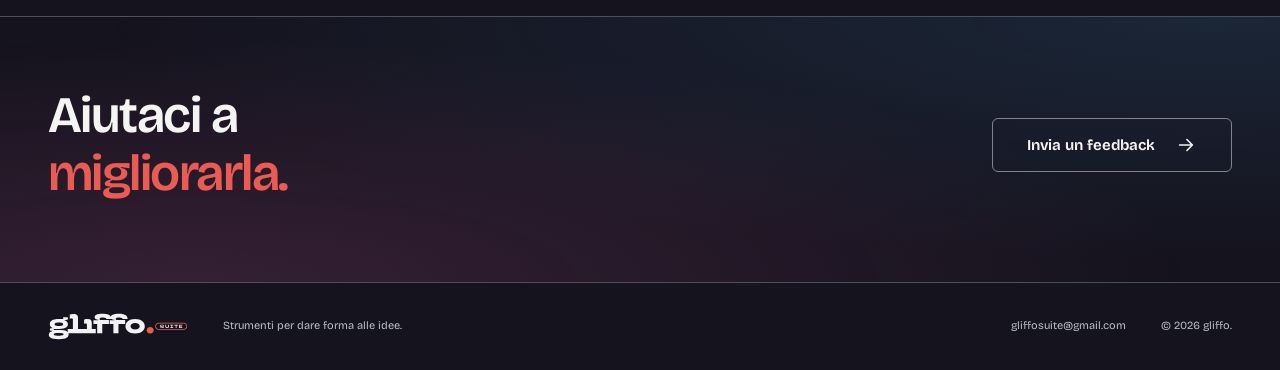
==== commit d1908ca0: "Show real Onda results and Illustrator captures with small app logos" ====
--- a/index.html
+++ b/index.html
@@ -1,15 +1,15 @@
 <!doctype html>
-<html lang="it"><head><meta charset="utf-8"><meta name="viewport" content="width=device-width,initial-scale=1"><meta name="theme-color" content="#24262A"><meta name="description" content="Risparmia tempo in Adobe Illustrator con otto strumenti per griglie, colori, presentazioni ed export. Prova gratis la Beta per 15 giorni."><meta property="og:title" content="Gliffo Suite — Risparmia tempo in Adobe Illustrator"><meta property="og:description" content="Otto strumenti per l’identità visiva. Un’unica estensione per Adobe Illustrator."><title>Gliffo Suite — Risparmia tempo in Adobe Illustrator</title><link rel="icon" href="/assets/gliffo-icon.svg" type="image/svg+xml"><link rel="preload" href="/assets/fonts/BricolageGrotesque.ttf" as="font" type="font/ttf" crossorigin><link rel="stylesheet" href="/landing.css?v=8"><link rel="stylesheet" href="/experiment.css?v=2"><link rel="stylesheet" href="/results.css?v=1"></head>
+<html lang="it"><head><meta charset="utf-8"><meta name="viewport" content="width=device-width,initial-scale=1"><meta name="theme-color" content="#24262A"><meta name="description" content="Risparmia tempo in Adobe Illustrator con otto strumenti per griglie, colori, presentazioni ed export. Prova gratis la Beta per 15 giorni."><meta property="og:title" content="Gliffo Suite — Risparmia tempo in Adobe Illustrator"><meta property="og:description" content="Otto strumenti per l’identità visiva. Un’unica estensione per Adobe Illustrator."><title>Gliffo Suite — Risparmia tempo in Adobe Illustrator</title><link rel="icon" href="/assets/gliffo-icon.svg" type="image/svg+xml"><link rel="preload" href="/assets/fonts/BricolageGrotesque.ttf" as="font" type="font/ttf" crossorigin><link rel="stylesheet" href="/landing.css?v=8"><link rel="stylesheet" href="/experiment.css?v=2"><link rel="stylesheet" href="/results.css?v=2"></head>
 <body><a class="skip" href="#contenuto">Vai al contenuto</a>
 <div class="hero-world"><canvas id="liquid-canvas" aria-hidden="true"></canvas></div><header class="site-header"><a class="brand" href="/" aria-label="Gliffo Suite, pagina iniziale"><img src="/assets/gliffo-suite.svg" alt="Gliffo Suite" width="190" height="56"></a><nav aria-label="Navigazione principale"><a class="wide-link" href="#strumenti">Le app</a><a href="/feedback/">Feedback</a><a class="nav-download" href="#download">Prova la Beta <svg viewBox="0 0 24 24" aria-hidden="true"><path d="M5 12h14M13 6l6 6-6 6"/></svg></a></nav></header>
 <main id="contenuto">
 <section class="hero" aria-labelledby="hero-title"><div class="hero-copy"><h1 id="hero-title">Meno clic.<br><span>Più tempo.</span></h1><p><strong>8 strumenti per Adobe Illustrator.</strong><br>Griglie, colori, presentazioni ed export in pochi clic.</p><div class="hero-actions"><a class="button primary" href="#download">Prova la Beta <svg viewBox="0 0 24 24" aria-hidden="true"><path d="M5 12h14M13 6l6 6-6 6"/></svg></a><a class="text-link" href="#strumenti">Scopri le app <svg viewBox="0 0 24 24" aria-hidden="true"><path d="M5 12h14M13 6l6 6-6 6"/></svg></a></div><p class="hero-note">Gratis per 15 giorni · Mac e Windows · Illustrator 2024+</p><div class="hero-spectrum" aria-hidden="true"><span></span><span></span><span></span><span></span><span></span><span></span><span></span><span></span></div></div>
-<div class="laboratory" id="laboratory" data-active="nesso" aria-label="Esplora gli otto strumenti Gliffo"><div class="lab-scale"><div class="lab-plane"><svg class="orbital-tracks" viewBox="0 0 640 620" aria-hidden="true"><ellipse cx="320" cy="310" rx="295" ry="188" transform="rotate(-32 320 310)"/><ellipse cx="320" cy="310" rx="240" ry="285" transform="rotate(-32 320 310)"/><path d="M80 405 100 385 99 410 89 403 84 416Z"/><path d="m519 143 20-20-1 25-10-7-5 13Z"/></svg><div class="liquid-lens" aria-hidden="true"><div class="lens-edge"></div><div class="lens-highlight"></div></div><svg class="lab-geometry" viewBox="0 0 640 620" aria-hidden="true"><g class="lab-lines"><path class="outer-guide" d="M40 148H606M40 433H606M148 34V578M498 34V578"/><path class="dashed-guide" d="M88 290H553M322 80V536"/><rect class="bounds" x="148" y="148" width="350" height="285"/><circle class="construction-circle" cx="323" cy="290" r="174"/><circle class="construction-circle small" cx="323" cy="290" r="87"/><path class="bezier-guide" d="M112 336C132 98 508 481 540 242"/><path class="handle-line" d="m112 336 35-167M540 242l-36 170"/></g><g class="anchor-points"><rect x="143" y="143" width="10" height="10"/><rect x="493" y="143" width="10" height="10"/><rect x="143" y="428" width="10" height="10"/><rect x="493" y="428" width="10" height="10"/><circle cx="112" cy="336" r="6"/><circle cx="540" cy="242" r="6"/></g><g class="handle-points"><circle cx="147" cy="169" r="4"/><circle cx="504" cy="412" r="4"/></g></svg><img class="lab-mark" src="/assets/gliffo-icon.svg" alt="" width="350" height="276"><a class="lab-app lab-app-nesso" data-tool="nesso" href="#app-nesso" style="--tool:#7C86C1" aria-label="Scopri Nesso"><img src="/assets/results/nesso.svg" alt="" width="180" height="130"><span>Proporzioni</span></a><a class="lab-app lab-app-trama" data-tool="trama" href="#app-trama" style="--tool:#40B497" aria-label="Scopri Trama"><img src="/assets/results/trama.svg" alt="" width="180" height="130"><span>Costruzione</span></a><a class="lab-app lab-app-modulo" data-tool="modulo" href="#app-modulo" style="--tool:#E9AD41" aria-label="Scopri Modulo"><img src="/assets/results/modulo.svg" alt="" width="180" height="130"><span>Griglie</span></a><a class="lab-app lab-app-tono" data-tool="tono" href="#app-tono" style="--tool:#D85E9F" aria-label="Scopri Tono"><img src="/assets/results/tono.svg" alt="" width="180" height="130"><span>Palette</span></a><a class="lab-app lab-app-tipo" data-tool="tipo" href="#app-tipo" style="--tool:#B7D050" aria-label="Scopri Tipo"><img src="/assets/results/tipo.svg" alt="" width="180" height="130"><span>Tipografia</span></a><a class="lab-app lab-app-soglia" data-tool="soglia" href="#app-soglia" style="--tool:#EC682D" aria-label="Scopri Soglia"><img src="/assets/results/soglia.svg" alt="" width="180" height="130"><span>Leggibilità</span></a><a class="lab-app lab-app-capsula" data-tool="capsula" href="#app-capsula" style="--tool:#43A6DE" aria-label="Scopri Capsula"><img src="/assets/results/capsula.svg" alt="" width="180" height="130"><span>Consegna</span></a><a class="lab-app lab-app-scena" data-tool="scena" href="#app-scena" style="--tool:#E7DCC8" aria-label="Scopri Scena"><img src="/assets/results/scena.svg" alt="" width="180" height="130"><span>Presentazione</span></a><div class="lab-color-palette" aria-hidden="true"><i></i><i></i><i></i><i></i><i></i></div><span class="lab-type" aria-hidden="true">Aa</span><div class="lab-formats" aria-hidden="true"><span>AI</span><span>SVG</span><span>PDF</span></div></div><div class="lab-caption"><span class="lab-indicator"></span><span id="lab-current">Nesso</span><span id="lab-role">Il rapporto tra simbolo e logotipo.</span></div></div></div></section>
+<div class="laboratory" id="laboratory" data-active="nesso" aria-label="Esplora gli otto strumenti Gliffo"><div class="lab-scale"><div class="lab-plane"><svg class="orbital-tracks" viewBox="0 0 640 620" aria-hidden="true"><ellipse cx="320" cy="310" rx="295" ry="188" transform="rotate(-32 320 310)"/><ellipse cx="320" cy="310" rx="240" ry="285" transform="rotate(-32 320 310)"/><path d="M80 405 100 385 99 410 89 403 84 416Z"/><path d="m519 143 20-20-1 25-10-7-5 13Z"/></svg><div class="liquid-lens" aria-hidden="true"><div class="lens-edge"></div><div class="lens-highlight"></div></div><svg class="lab-geometry" viewBox="0 0 640 620" aria-hidden="true"><g class="lab-lines"><path class="outer-guide" d="M40 148H606M40 433H606M148 34V578M498 34V578"/><path class="dashed-guide" d="M88 290H553M322 80V536"/><rect class="bounds" x="148" y="148" width="350" height="285"/><circle class="construction-circle" cx="323" cy="290" r="174"/><circle class="construction-circle small" cx="323" cy="290" r="87"/><path class="bezier-guide" d="M112 336C132 98 508 481 540 242"/><path class="handle-line" d="m112 336 35-167M540 242l-36 170"/></g><g class="anchor-points"><rect x="143" y="143" width="10" height="10"/><rect x="493" y="143" width="10" height="10"/><rect x="143" y="428" width="10" height="10"/><rect x="493" y="428" width="10" height="10"/><circle cx="112" cy="336" r="6"/><circle cx="540" cy="242" r="6"/></g><g class="handle-points"><circle cx="147" cy="169" r="4"/><circle cx="504" cy="412" r="4"/></g></svg><img class="lab-mark" src="/assets/gliffo-icon.svg" alt="" width="350" height="276"><a class="lab-app lab-app-nesso" data-tool="nesso" href="#app-nesso" style="--tool:#7C86C1" aria-label="Scopri Nesso"><div class="result-crop" style="--image-width:196.49573%;--image-left:-8.33333%;--image-top:-91.26214%;--result-ratio:2340/1030;--image-shift-y:-34.78905%"><img src="/assets/onda/nesso.webp" alt="Onda: Proporzioni, Nesso" width="4598" height="2702" loading="lazy" decoding="async"></div><span class="app-credit"><img src="/assets/apps/nesso.svg" alt="Nesso" width="96" height="22"></span></a><a class="lab-app lab-app-trama" data-tool="trama" href="#app-trama" style="--tool:#40B497" aria-label="Scopri Trama"><div class="result-crop" style="--image-width:261.47727%;--image-left:-30.68182%;--image-top:-109.75610%;--result-ratio:1760/820;--image-shift-y:-33.28402%"><img src="/assets/onda/trama.webp" alt="Onda: Costruzione, Trama" width="4602" height="2704" loading="lazy" decoding="async"></div><span class="app-credit"><img src="/assets/apps/trama.svg" alt="Trama" width="96" height="22"></span></a><a class="lab-app lab-app-modulo" data-tool="modulo" href="#app-modulo" style="--tool:#E9AD41" aria-label="Scopri Modulo"><div class="result-crop" style="--image-width:227.42574%;--image-left:-18.81188%;--image-top:-62.50000%;--result-ratio:2020/1200;--image-shift-y:-27.81899%"><img src="/assets/onda/modulo.webp" alt="Onda: Griglie, Modulo" width="4594" height="2696" loading="lazy" decoding="async"></div><span class="app-credit"><img src="/assets/apps/modulo.svg" alt="Modulo" width="96" height="22"></span></a><a class="lab-app lab-app-tono" data-tool="tono" href="#app-tono" style="--tool:#D85E9F" aria-label="Scopri Tono"><div class="result-crop" style="--image-width:180.70866%;--image-left:-13.77953%;--image-top:-26.53631%;--result-ratio:2540/1790;--image-shift-y:-17.61869%"><img src="/assets/onda/tono.webp" alt="Onda: Palette, Tono" width="4590" height="2696" loading="lazy" decoding="async"></div><span class="app-credit"><img src="/assets/apps/tono.svg" alt="Tono" width="96" height="22"></span></a><a class="lab-app lab-app-tipo" data-tool="tipo" href="#app-tipo" style="--tool:#B7D050" aria-label="Scopri Tipo"><div class="result-crop" style="--image-width:100.00000%;--image-left:0.00000%;--image-top:0.00000%;--result-ratio:1920/2200;--image-shift-y:0.00000%"><img src="/assets/screenshots/tipo@4x.webp" alt="Interfaccia dimostrativa di Tipo" width="1920" height="3392" loading="lazy" decoding="async"></div><span class="app-credit"><img src="/assets/apps/tipo.svg" alt="Tipo" width="96" height="22"></span></a><a class="lab-app lab-app-soglia" data-tool="soglia" href="#app-soglia" style="--tool:#EC682D" aria-label="Scopri Soglia"><div class="result-crop" style="--image-width:100.00000%;--image-left:0.00000%;--image-top:0.00000%;--result-ratio:1520/1800;--image-shift-y:0.00000%"><img src="/assets/screenshots/soglia@4x.webp" alt="Interfaccia dimostrativa di Soglia" width="1520" height="2400" loading="lazy" decoding="async"></div><span class="app-credit"><img src="/assets/apps/soglia.svg" alt="Soglia" width="96" height="22"></span></a><a class="lab-app lab-app-capsula" data-tool="capsula" href="#app-capsula" style="--tool:#43A6DE" aria-label="Scopri Capsula"><div class="result-crop" style="--image-width:100.00000%;--image-left:0.00000%;--image-top:0.00000%;--result-ratio:1472/840;--image-shift-y:0.00000%"><img src="/assets/onda/capsula.webp" alt="Onda: Consegna, Capsula" width="1472" height="1236" loading="lazy" decoding="async"></div><span class="app-credit"><img src="/assets/apps/capsula.svg" alt="Capsula" width="96" height="22"></span></a><a class="lab-app lab-app-scena" data-tool="scena" href="#app-scena" style="--tool:#E7DCC8" aria-label="Scopri Scena"><div class="result-crop" style="--image-width:205.81655%;--image-left:-10.06711%;--image-top:-30.05780%;--result-ratio:2235/1730;--image-shift-y:-19.23077%"><img src="/assets/onda/scena.webp" alt="Onda: Presentazione, Scena" width="4600" height="2704" loading="lazy" decoding="async"></div><span class="app-credit"><img src="/assets/apps/scena.svg" alt="Scena" width="96" height="22"></span></a><div class="lab-color-palette" aria-hidden="true"><i></i><i></i><i></i><i></i><i></i></div><span class="lab-type" aria-hidden="true">Aa</span><div class="lab-formats" aria-hidden="true"><span>AI</span><span>SVG</span><span>PDF</span></div></div><div class="lab-caption"><span class="lab-indicator"></span><span id="lab-current">Nesso</span><span id="lab-role">Il rapporto tra simbolo e logotipo.</span></div></div></div></section>
 
 
-<section class="workspace-story" id="suite" aria-labelledby="workspace-title"><div class="story-copy"><h2 id="workspace-title">Otto strumenti.<br><span>Un’unica estensione.</span></h2><p>Dalle prime griglie alla consegna dei file, lavora senza uscire da Illustrator.</p><ul><li>Crea guide e griglie in pochi clic</li><li>Prepara palette e presentazioni</li><li>Esporta i file pronti da consegnare</li></ul><a class="dark-link" href="#download">Prova gratis per 15 giorni <svg viewBox="0 0 24 24" aria-hidden="true"><path d="M5 12h14M13 6l6 6-6 6"/></svg></a></div><figure class="suite-window"><img src="/assets/results/scena.svg" alt="Esempio illustrativo di una presentazione del brand Gliffo" width="1000" height="720" loading="lazy"><button class="screenshot-zoom suite-zoom" id="suite-zoom" type="button" aria-haspopup="dialog" aria-label="Ingrandisci l’esempio di presentazione">Ingrandisci <svg viewBox="0 0 24 24" aria-hidden="true"><path d="M8 3H3v5M16 3h5v5M3 16v5h5M21 16v5h-5"/></svg></button><figcaption>Un brand, dall’identità alla presentazione.</figcaption><a class="interface-link" href="/assets/screenshots/suite@4x.webp" target="_blank" rel="noopener">Guarda anche l’interfaccia della Suite ↗</a></figure><img class="story-decoration" src="/assets/gliffo-icon.svg" alt="" width="650" height="512" loading="lazy"></section>
-<section class="apps-section section-shell" id="strumenti" aria-labelledby="apps-title"><div class="apps-heading"><h2 id="apps-title">Otto app.<br><span>Subito utili.</span></h2></div><div class="app-explorer"><div class="app-list"><details class="app-row" id="app-nesso" data-app="nesso" style="--tool:#7C86C1" open><summary><span class="app-name">Nesso</span><span>Proporzioni</span><svg viewBox="0 0 24 24" aria-hidden="true"><path d="m7 10 5 5 5-5"/></svg></summary><div class="app-detail"><h3>Bilancia il logo.</h3><p>Confronta proporzioni e allineamenti tra simbolo e logotipo.</p><a class="mobile-result" href="/assets/results/nesso.svg" target="_blank" rel="noopener" aria-label="Apri l’esempio illustrativo di Nesso"><img src="/assets/results/nesso.svg" alt="Esempio illustrativo di Nesso" width="1000" height="720" loading="lazy"><span>Apri l’esempio ↗</span></a></div></details><details class="app-row" id="app-trama" data-app="trama" style="--tool:#40B497" ><summary><span class="app-name">Trama</span><span>Costruzione</span><svg viewBox="0 0 24 24" aria-hidden="true"><path d="m7 10 5 5 5-5"/></svg></summary><div class="app-detail"><h3>Crea le guide del logo.</h3><p>Genera contorni, punti e maniglie di costruzione su copie del tuo segno.</p><a class="mobile-result" href="/assets/results/trama.svg" target="_blank" rel="noopener" aria-label="Apri l’esempio illustrativo di Trama"><img src="/assets/results/trama.svg" alt="Esempio illustrativo di Trama" width="1000" height="720" loading="lazy"><span>Apri l’esempio ↗</span></a></div></details><details class="app-row" id="app-modulo" data-app="modulo" style="--tool:#E9AD41" ><summary><span class="app-name">Modulo</span><span>Griglie</span><svg viewBox="0 0 24 24" aria-hidden="true"><path d="m7 10 5 5 5-5"/></svg></summary><div class="app-detail"><h3>Griglie, senza disegnarle a mano.</h3><p>Crea griglie geometriche e imposta dimensioni, moduli e inclinazioni.</p><a class="mobile-result" href="/assets/results/modulo.svg" target="_blank" rel="noopener" aria-label="Apri l’esempio illustrativo di Modulo"><img src="/assets/results/modulo.svg" alt="Esempio illustrativo di Modulo" width="1000" height="720" loading="lazy"><span>Apri l’esempio ↗</span></a></div></details><details class="app-row" id="app-tono" data-app="tono" style="--tool:#D85E9F" ><summary><span class="app-name">Tono</span><span>Colore</span><svg viewBox="0 0 24 24" aria-hidden="true"><path d="m7 10 5 5 5-5"/></svg></summary><div class="app-detail"><h3>La palette, pronta.</h3><p>Estrai colori, esplora armonie e invia la palette a Scena.</p><a class="mobile-result" href="/assets/results/tono.svg" target="_blank" rel="noopener" aria-label="Apri l’esempio illustrativo di Tono"><img src="/assets/results/tono.svg" alt="Esempio illustrativo di Tono" width="1000" height="720" loading="lazy"><span>Apri l’esempio ↗</span></a></div></details><details class="app-row" id="app-tipo" data-app="tipo" style="--tool:#B7D050" ><summary><span class="app-name">Tipo</span><span>Tipografia</span><svg viewBox="0 0 24 24" aria-hidden="true"><path d="m7 10 5 5 5-5"/></svg></summary><div class="app-detail"><h3>Confronta i tuoi font.</h3><p>Crea un campionario con i caratteri installati e scegli quelli del brand.</p><a class="mobile-result" href="/assets/results/tipo.svg" target="_blank" rel="noopener" aria-label="Apri l’esempio illustrativo di Tipo"><img src="/assets/results/tipo.svg" alt="Esempio illustrativo di Tipo" width="1000" height="720" loading="lazy"><span>Apri l’esempio ↗</span></a></div></details><details class="app-row" id="app-soglia" data-app="soglia" style="--tool:#EC682D" ><summary><span class="app-name">Soglia</span><span>Leggibilità</span><svg viewBox="0 0 24 24" aria-hidden="true"><path d="m7 10 5 5 5-5"/></svg></summary><div class="app-detail"><h3>Il logo si legge anche in piccolo?</h3><p>Confronta dimensioni e fondi chiari o scuri, per stampa e schermo.</p><a class="mobile-result" href="/assets/results/soglia.svg" target="_blank" rel="noopener" aria-label="Apri l’esempio illustrativo di Soglia"><img src="/assets/results/soglia.svg" alt="Esempio illustrativo di Soglia" width="1000" height="720" loading="lazy"><span>Apri l’esempio ↗</span></a></div></details><details class="app-row" id="app-capsula" data-app="capsula" style="--tool:#43A6DE" ><summary><span class="app-name">Capsula</span><span>Consegna</span><svg viewBox="0 0 24 24" aria-hidden="true"><path d="m7 10 5 5 5-5"/></svg></summary><div class="app-detail"><h3>I file pronti da consegnare.</h3><p>Esporta SVG, PDF, PNG, AI, EPS e JPG in un unico pacchetto.</p><a class="mobile-result" href="/assets/results/capsula.svg" target="_blank" rel="noopener" aria-label="Apri l’esempio illustrativo di Capsula"><img src="/assets/results/capsula.svg" alt="Esempio illustrativo di Capsula" width="1000" height="720" loading="lazy"><span>Apri l’esempio ↗</span></a></div></details><details class="app-row" id="app-scena" data-app="scena" style="--tool:#E7DCC8" ><summary><span class="app-name">Scena</span><span>Presentazione</span><svg viewBox="0 0 24 24" aria-hidden="true"><path d="m7 10 5 5 5-5"/></svg></summary><div class="app-detail"><h3>Presenta il brand.</h3><p>Impagina logo, palette, font e fino a sei mockup in una presentazione modificabile.</p><a class="mobile-result" href="/assets/results/scena.svg" target="_blank" rel="noopener" aria-label="Apri l’esempio illustrativo di Scena"><img src="/assets/results/scena.svg" alt="Esempio illustrativo di Scena" width="1000" height="720" loading="lazy"><span>Apri l’esempio ↗</span></a></div></details></div><figure class="app-preview" style="--tool:#7C86C1"><div class="preview-dots" aria-hidden="true"><i></i><i></i><i></i></div><button class="screenshot-zoom preview-zoom" id="preview-zoom" type="button" aria-haspopup="dialog" aria-label="Ingrandisci il risultato illustrativo">Ingrandisci <svg viewBox="0 0 24 24" aria-hidden="true"><path d="M8 3H3v5M16 3h5v5M3 16v5h5M21 16v5h-5"/></svg></button><div class="preview-screen"><img id="app-screenshot" src="/assets/results/nesso.svg" alt="Esempio illustrativo di proporzioni tra simbolo e logotipo" width="1000" height="720" loading="lazy"></div><figcaption id="preview-caption">Nesso · Proporzioni</figcaption><p class="preview-note">Esempi illustrativi del brand Gliffo.</p></figure></div></section>
-<section class="download-section beta-access" id="download" aria-labelledby="download-title"><div class="download-copy"><h2 id="download-title">Prova Gliffo<br><span>in Illustrator.</span></h2><p><strong>Beta gratuita · 15 giorni dal primo avvio.</strong><br>Mac e Windows · Illustrator 2024 o successivo.</p></div><div class="beta-entry"><h3>Prova la Beta</h3><p>Ricevi via email il link per scaricare la Beta.</p><!-- BETA_FORM_START --><form class="beta-native-form" action="https://formspree.io/f/mgaarvej" method="POST"><label for="beta-email">La tua email</label><div class="email-shell"><input id="beta-email" name="email" type="email" placeholder="nome@studio.it" autocomplete="email" inputmode="email" required maxlength="254" aria-describedby="beta-email-purpose beta-form-status"><button type="submit">Prova la Beta <svg viewBox="0 0 24 24" aria-hidden="true"><path d="M5 12h14M13 6l6 6-6 6"/></svg></button></div><input type="hidden" name="gliffo_beta_source" value="GLIFFO_BETA_mgaarvej"><div class="beta-honeypot" aria-hidden="true"><label for="beta-website">Lascia vuoto questo campo</label><input id="beta-website" name="_honey" type="text" tabindex="-1" autocomplete="off"></div><p class="beta-form-message" id="beta-form-status" role="status" aria-live="polite" aria-atomic="true"></p></form><!-- BETA_FORM_END --><p class="beta-purpose" id="beta-email-purpose">La tua email serve per inviarti l’accesso alla Beta.</p></div></section>
+<section class="workspace-story" id="suite" aria-labelledby="workspace-title"><div class="story-copy"><h2 id="workspace-title">Otto strumenti.<br><span>Un’unica estensione.</span></h2><p>Dalle prime griglie alla consegna dei file, lavora senza uscire da Illustrator.</p><ul><li>Crea guide e griglie in pochi clic</li><li>Prepara palette e presentazioni</li><li>Esporta i file pronti da consegnare</li></ul><a class="dark-link" href="#download">Prova gratis per 15 giorni <svg viewBox="0 0 24 24" aria-hidden="true"><path d="M5 12h14M13 6l6 6-6 6"/></svg></a></div><figure class="suite-window"><div class="result-crop" style="--image-width:205.81655%;--image-left:-10.06711%;--image-top:-30.05780%;--result-ratio:2235/1730;--image-shift-y:-19.23077%"><img src="/assets/onda/scena.webp" alt="Onda: Presentazione, Scena" width="4600" height="2704" loading="lazy" decoding="async"></div><button class="screenshot-zoom suite-zoom" id="suite-zoom" type="button" aria-haspopup="dialog">Guarda in Illustrator <svg viewBox="0 0 24 24" aria-hidden="true"><path d="M6 18 18 6M6 6h12v12"/></svg></button><figcaption>Onda: la presentazione realizzata con Scena.</figcaption></figure><img class="story-decoration" src="/assets/gliffo-icon.svg" alt="" width="650" height="512" loading="lazy"></section>
+<section class="apps-section section-shell" id="strumenti" aria-labelledby="apps-title"><div class="apps-heading"><h2 id="apps-title">Otto app.<br><span>Subito utili.</span></h2></div><div class="app-explorer"><div class="app-list"><details class="app-row" id="app-nesso" data-app="nesso" data-image="/assets/onda/nesso.webp" data-crop="--image-width:196.49573%;--image-left:-8.33333%;--image-top:-91.26214%;--result-ratio:2340/1030;--image-shift-y:-34.78905%" data-note="Onda · cattura reale da Illustrator" data-button="Guarda in Illustrator" style="--tool:#7C86C1" open><summary><img class="app-name" src="/assets/apps/nesso.svg" alt="Nesso" width="104" height="26"><span>Proporzioni</span><svg viewBox="0 0 24 24" aria-hidden="true"><path d="m7 10 5 5 5-5"/></svg></summary><div class="app-detail"><h3>Bilancia il logo.</h3><p>Confronta proporzioni e allineamenti tra simbolo e logotipo.</p><a class="mobile-result" href="/assets/onda/nesso.webp" target="_blank" rel="noopener" aria-label="Guarda in Illustrator: Nesso"><div class="result-crop" style="--image-width:196.49573%;--image-left:-8.33333%;--image-top:-91.26214%;--result-ratio:2340/1030;--image-shift-y:-34.78905%"><img src="/assets/onda/nesso.webp" alt="Onda: Proporzioni, Nesso" width="4598" height="2702" loading="lazy" decoding="async"></div><span>Guarda in Illustrator <svg viewBox="0 0 24 24" aria-hidden="true"><path d="M6 18 18 6M6 6h12v12"/></svg></span><small>Onda · cattura reale da Illustrator</small></a></div></details><details class="app-row" id="app-trama" data-app="trama" data-image="/assets/onda/trama.webp" data-crop="--image-width:261.47727%;--image-left:-30.68182%;--image-top:-109.75610%;--result-ratio:1760/820;--image-shift-y:-33.28402%" data-note="Onda · cattura reale da Illustrator" data-button="Guarda in Illustrator" style="--tool:#40B497" ><summary><img class="app-name" src="/assets/apps/trama.svg" alt="Trama" width="104" height="26"><span>Costruzione</span><svg viewBox="0 0 24 24" aria-hidden="true"><path d="m7 10 5 5 5-5"/></svg></summary><div class="app-detail"><h3>Crea le guide del logo.</h3><p>Genera contorni, punti e maniglie di costruzione su copie del tuo segno.</p><a class="mobile-result" href="/assets/onda/trama.webp" target="_blank" rel="noopener" aria-label="Guarda in Illustrator: Trama"><div class="result-crop" style="--image-width:261.47727%;--image-left:-30.68182%;--image-top:-109.75610%;--result-ratio:1760/820;--image-shift-y:-33.28402%"><img src="/assets/onda/trama.webp" alt="Onda: Costruzione, Trama" width="4602" height="2704" loading="lazy" decoding="async"></div><span>Guarda in Illustrator <svg viewBox="0 0 24 24" aria-hidden="true"><path d="M6 18 18 6M6 6h12v12"/></svg></span><small>Onda · cattura reale da Illustrator</small></a></div></details><details class="app-row" id="app-modulo" data-app="modulo" data-image="/assets/onda/modulo.webp" data-crop="--image-width:227.42574%;--image-left:-18.81188%;--image-top:-62.50000%;--result-ratio:2020/1200;--image-shift-y:-27.81899%" data-note="Onda · cattura reale da Illustrator" data-button="Guarda in Illustrator" style="--tool:#E9AD41" ><summary><img class="app-name" src="/assets/apps/modulo.svg" alt="Modulo" width="104" height="26"><span>Griglie</span><svg viewBox="0 0 24 24" aria-hidden="true"><path d="m7 10 5 5 5-5"/></svg></summary><div class="app-detail"><h3>Griglie, senza disegnarle a mano.</h3><p>Crea griglie geometriche e imposta dimensioni, moduli e inclinazioni.</p><a class="mobile-result" href="/assets/onda/modulo.webp" target="_blank" rel="noopener" aria-label="Guarda in Illustrator: Modulo"><div class="result-crop" style="--image-width:227.42574%;--image-left:-18.81188%;--image-top:-62.50000%;--result-ratio:2020/1200;--image-shift-y:-27.81899%"><img src="/assets/onda/modulo.webp" alt="Onda: Griglie, Modulo" width="4594" height="2696" loading="lazy" decoding="async"></div><span>Guarda in Illustrator <svg viewBox="0 0 24 24" aria-hidden="true"><path d="M6 18 18 6M6 6h12v12"/></svg></span><small>Onda · cattura reale da Illustrator</small></a></div></details><details class="app-row" id="app-tono" data-app="tono" data-image="/assets/onda/tono.webp" data-crop="--image-width:180.70866%;--image-left:-13.77953%;--image-top:-26.53631%;--result-ratio:2540/1790;--image-shift-y:-17.61869%" data-note="Onda · cattura reale da Illustrator" data-button="Guarda in Illustrator" style="--tool:#D85E9F" ><summary><img class="app-name" src="/assets/apps/tono.svg" alt="Tono" width="104" height="26"><span>Colore</span><svg viewBox="0 0 24 24" aria-hidden="true"><path d="m7 10 5 5 5-5"/></svg></summary><div class="app-detail"><h3>La palette, pronta.</h3><p>Estrai colori, esplora armonie e invia la palette a Scena.</p><a class="mobile-result" href="/assets/onda/tono.webp" target="_blank" rel="noopener" aria-label="Guarda in Illustrator: Tono"><div class="result-crop" style="--image-width:180.70866%;--image-left:-13.77953%;--image-top:-26.53631%;--result-ratio:2540/1790;--image-shift-y:-17.61869%"><img src="/assets/onda/tono.webp" alt="Onda: Palette, Tono" width="4590" height="2696" loading="lazy" decoding="async"></div><span>Guarda in Illustrator <svg viewBox="0 0 24 24" aria-hidden="true"><path d="M6 18 18 6M6 6h12v12"/></svg></span><small>Onda · cattura reale da Illustrator</small></a></div></details><details class="app-row" id="app-tipo" data-app="tipo" data-image="/assets/screenshots/tipo@4x.webp" data-crop="--image-width:100.00000%;--image-left:0.00000%;--image-top:0.00000%;--result-ratio:1920/2200;--image-shift-y:0.00000%" data-note="Interfaccia della Beta · dati dimostrativi" data-button="Guarda l’interfaccia" style="--tool:#B7D050" ><summary><img class="app-name" src="/assets/apps/tipo.svg" alt="Tipo" width="104" height="26"><span>Tipografia</span><svg viewBox="0 0 24 24" aria-hidden="true"><path d="m7 10 5 5 5-5"/></svg></summary><div class="app-detail"><h3>Confronta i tuoi font.</h3><p>Crea un campionario con i caratteri installati e scegli quelli del brand.</p><a class="mobile-result" href="/assets/screenshots/tipo@4x.webp" target="_blank" rel="noopener" aria-label="Guarda l’interfaccia: Tipo"><div class="result-crop" style="--image-width:100.00000%;--image-left:0.00000%;--image-top:0.00000%;--result-ratio:1920/2200;--image-shift-y:0.00000%"><img src="/assets/screenshots/tipo@4x.webp" alt="Interfaccia dimostrativa di Tipo" width="1920" height="3392" loading="lazy" decoding="async"></div><span>Guarda l’interfaccia <svg viewBox="0 0 24 24" aria-hidden="true"><path d="M6 18 18 6M6 6h12v12"/></svg></span><small>Interfaccia della Beta · dati dimostrativi</small></a></div></details><details class="app-row" id="app-soglia" data-app="soglia" data-image="/assets/screenshots/soglia@4x.webp" data-crop="--image-width:100.00000%;--image-left:0.00000%;--image-top:0.00000%;--result-ratio:1520/1800;--image-shift-y:0.00000%" data-note="Interfaccia della Beta · dati dimostrativi" data-button="Guarda l’interfaccia" style="--tool:#EC682D" ><summary><img class="app-name" src="/assets/apps/soglia.svg" alt="Soglia" width="104" height="26"><span>Leggibilità</span><svg viewBox="0 0 24 24" aria-hidden="true"><path d="m7 10 5 5 5-5"/></svg></summary><div class="app-detail"><h3>Il logo si legge anche in piccolo?</h3><p>Confronta dimensioni e fondi chiari o scuri, per stampa e schermo.</p><a class="mobile-result" href="/assets/screenshots/soglia@4x.webp" target="_blank" rel="noopener" aria-label="Guarda l’interfaccia: Soglia"><div class="result-crop" style="--image-width:100.00000%;--image-left:0.00000%;--image-top:0.00000%;--result-ratio:1520/1800;--image-shift-y:0.00000%"><img src="/assets/screenshots/soglia@4x.webp" alt="Interfaccia dimostrativa di Soglia" width="1520" height="2400" loading="lazy" decoding="async"></div><span>Guarda l’interfaccia <svg viewBox="0 0 24 24" aria-hidden="true"><path d="M6 18 18 6M6 6h12v12"/></svg></span><small>Interfaccia della Beta · dati dimostrativi</small></a></div></details><details class="app-row" id="app-capsula" data-app="capsula" data-image="/assets/onda/capsula.webp" data-crop="--image-width:100.00000%;--image-left:0.00000%;--image-top:0.00000%;--result-ratio:1472/840;--image-shift-y:0.00000%" data-note="Onda · file esportati con Capsula" data-button="Guarda i file esportati" style="--tool:#43A6DE" ><summary><img class="app-name" src="/assets/apps/capsula.svg" alt="Capsula" width="104" height="26"><span>Consegna</span><svg viewBox="0 0 24 24" aria-hidden="true"><path d="m7 10 5 5 5-5"/></svg></summary><div class="app-detail"><h3>I file pronti da consegnare.</h3><p>Esporta SVG, PDF, PNG, AI, EPS e JPG in un unico pacchetto.</p><a class="mobile-result" href="/assets/onda/capsula.webp" target="_blank" rel="noopener" aria-label="Guarda i file esportati: Capsula"><div class="result-crop" style="--image-width:100.00000%;--image-left:0.00000%;--image-top:0.00000%;--result-ratio:1472/840;--image-shift-y:0.00000%"><img src="/assets/onda/capsula.webp" alt="Onda: Consegna, Capsula" width="1472" height="1236" loading="lazy" decoding="async"></div><span>Guarda i file esportati <svg viewBox="0 0 24 24" aria-hidden="true"><path d="M6 18 18 6M6 6h12v12"/></svg></span><small>Onda · file esportati con Capsula</small></a></div></details><details class="app-row" id="app-scena" data-app="scena" data-image="/assets/onda/scena.webp" data-crop="--image-width:205.81655%;--image-left:-10.06711%;--image-top:-30.05780%;--result-ratio:2235/1730;--image-shift-y:-19.23077%" data-note="Onda · cattura reale da Illustrator" data-button="Guarda in Illustrator" style="--tool:#E7DCC8" ><summary><img class="app-name" src="/assets/apps/scena.svg" alt="Scena" width="104" height="26"><span>Presentazione</span><svg viewBox="0 0 24 24" aria-hidden="true"><path d="m7 10 5 5 5-5"/></svg></summary><div class="app-detail"><h3>Presenta il brand.</h3><p>Impagina logo, palette, font e fino a sei mockup in una presentazione modificabile.</p><a class="mobile-result" href="/assets/onda/scena.webp" target="_blank" rel="noopener" aria-label="Guarda in Illustrator: Scena"><div class="result-crop" style="--image-width:205.81655%;--image-left:-10.06711%;--image-top:-30.05780%;--result-ratio:2235/1730;--image-shift-y:-19.23077%"><img src="/assets/onda/scena.webp" alt="Onda: Presentazione, Scena" width="4600" height="2704" loading="lazy" decoding="async"></div><span>Guarda in Illustrator <svg viewBox="0 0 24 24" aria-hidden="true"><path d="M6 18 18 6M6 6h12v12"/></svg></span><small>Onda · cattura reale da Illustrator</small></a></div></details></div><figure class="app-preview" style="--tool:#7C86C1"><div class="preview-dots" aria-hidden="true"><i></i><i></i><i></i></div><div class="preview-screen"><div class="result-crop" style="--image-width:196.49573%;--image-left:-8.33333%;--image-top:-91.26214%;--result-ratio:2340/1030;--image-shift-y:-34.78905%"><img id="app-screenshot" src="/assets/onda/nesso.webp" alt="Onda: Proporzioni, Nesso" width="4598" height="2702" loading="lazy" decoding="async"></div></div><button class="screenshot-zoom preview-zoom" id="preview-zoom" type="button" aria-haspopup="dialog" aria-label="Apri la cattura completa">Guarda in Illustrator <svg viewBox="0 0 24 24" aria-hidden="true"><path d="M8 3H3v5M16 3h5v5M3 16v5h5M21 16v5h-5"/></svg></button><figcaption id="preview-caption">Nesso · Proporzioni</figcaption><p class="preview-note">Onda · cattura reale da Illustrator</p></figure></div></section>
+<section class="native-proof section-shell" aria-labelledby="native-title"><div class="native-heading"><h2 id="native-title">Dentro Illustrator.<br><span>Sul tuo progetto.</span></h2><p>La palette di Onda, dal pannello Tono alla tavola.<br>Una cattura reale del lavoro in Illustrator.</p></div><figure><img src="/assets/onda/tono.webp" alt="Adobe Illustrator con la palette Onda generata da Tono e i controlli dei colori" width="4590" height="2696" loading="lazy" decoding="async"><figcaption><span><img src="/assets/apps/tono.svg" alt="Tono" width="100" height="26">Colore e risultato, nello stesso spazio.</span><button class="screenshot-zoom" type="button" data-open-shot="/assets/onda/tono.webp" data-shot-title="Tono e la palette Onda, dentro Illustrator">Ingrandisci <svg viewBox="0 0 24 24" aria-hidden="true"><path d="M6 18 18 6M6 6h12v12"/></svg></button></figcaption></figure></section><section class="download-section beta-access" id="download" aria-labelledby="download-title"><div class="download-copy"><h2 id="download-title">Prova Gliffo<br><span>in Illustrator.</span></h2><p><strong>Beta gratuita · 15 giorni dal primo avvio.</strong><br>Mac e Windows · Illustrator 2024 o successivo.</p></div><div class="beta-entry"><h3>Prova la Beta</h3><p>Ricevi via email il link per scaricare la Beta.</p><!-- BETA_FORM_START --><form class="beta-native-form" action="https://formspree.io/f/mgaarvej" method="POST"><label for="beta-email">La tua email</label><div class="email-shell"><input id="beta-email" name="email" type="email" placeholder="nome@studio.it" autocomplete="email" inputmode="email" required maxlength="254" aria-describedby="beta-email-purpose beta-form-status"><button type="submit">Prova la Beta <svg viewBox="0 0 24 24" aria-hidden="true"><path d="M5 12h14M13 6l6 6-6 6"/></svg></button></div><input type="hidden" name="gliffo_beta_source" value="GLIFFO_BETA_mgaarvej"><div class="beta-honeypot" aria-hidden="true"><label for="beta-website">Lascia vuoto questo campo</label><input id="beta-website" name="_honey" type="text" tabindex="-1" autocomplete="off"></div><p class="beta-form-message" id="beta-form-status" role="status" aria-live="polite" aria-atomic="true"></p></form><!-- BETA_FORM_END --><p class="beta-purpose" id="beta-email-purpose">La tua email serve per inviarti l’accesso alla Beta.</p></div></section>
 <section class="faq-section section-shell" aria-labelledby="faq-title"><h2 id="faq-title">Prima di iniziare.</h2><div><details><summary>Come si usa la Suite? <svg viewBox="0 0 24 24" aria-hidden="true"><path d="m7 10 5 5 5-5"/></svg></summary><p>Installa la Beta con Illustrator chiuso. Poi apri Finestra → Estensioni → Gliffo Suite PRO.</p></details><details><summary>Cosa succede dopo 15 giorni? <svg viewBox="0 0 24 24" aria-hidden="true"><path d="m7 10 5 5 5-5"/></svg></summary><p>La prova termina. I tuoi file restano utilizzabili e puoi ancora salvare il progetto.</p></details><details><summary>I progetti vengono salvati online? <svg viewBox="0 0 24 24" aria-hidden="true"><path d="m7 10 5 5 5-5"/></svg></summary><p>No. Progetti e risorse restano in una cartella sul tuo computer.</p></details><details><summary>Come posso segnalare un problema? <svg viewBox="0 0 24 24" aria-hidden="true"><path d="m7 10 5 5 5-5"/></svg></summary><p>Invia bug e idee dal <a href="/feedback/">modulo feedback</a>. Non serve un account.</p></details></div></section>
 <section class="feedback-invite section-shell"><p>Aiutaci a<br><span>migliorarla.</span></p><a class="button outline" href="/feedback/">Invia un feedback <svg viewBox="0 0 24 24" aria-hidden="true"><path d="M5 12h14M13 6l6 6-6 6"/></svg></a></section>
-</main><footer class="site-footer"><a class="brand" href="/" aria-label="Gliffo Suite"><img src="/assets/gliffo-suite.svg" alt="Gliffo Suite" width="190" height="56"></a><p>Strumenti per dare forma alle idee.</p><a href="mailto:gliffosuite@gmail.com">gliffosuite@gmail.com</a><span>© 2026 gliffo.</span></footer><script src="/liquid.js?v=2" defer></script><script src="/landing.js?v=3" defer></script><script src="/beta-email.js?v=3" defer></script><dialog id="screenshot-dialog" aria-labelledby="screenshot-title"><div class="screenshot-toolbar"><h2 id="screenshot-title">Esplora il risultato</h2><div><a id="screenshot-file" href="/assets/results/nesso.svg" target="_blank" rel="noopener">Apri immagine</a><button type="button" data-close-screenshot aria-label="Chiudi anteprima">Chiudi <svg viewBox="0 0 24 24" aria-hidden="true"><path d="m6 6 12 12M18 6 6 18"/></svg></button></div></div><div class="screenshot-scroll" tabindex="0" role="region" aria-label="Esempio vettoriale ingrandito"><img id="screenshot-full" alt="" width="720" decoding="async"></div><p class="screenshot-note">Esempio illustrativo della funzione, non un’esportazione da Illustrator.</p></dialog><script src="/screenshots.js?v=2" defer></script></body></html>+</main><footer class="site-footer"><a class="brand" href="/" aria-label="Gliffo Suite"><img src="/assets/gliffo-suite.svg" alt="Gliffo Suite" width="190" height="56"></a><p>Strumenti per dare forma alle idee.</p><a href="mailto:gliffosuite@gmail.com">gliffosuite@gmail.com</a><span>© 2026 gliffo.</span></footer><script src="/liquid.js?v=2" defer></script><script src="/landing.js?v=4" defer></script><script src="/beta-email.js?v=3" defer></script><dialog id="screenshot-dialog" aria-labelledby="screenshot-title"><div class="screenshot-toolbar"><h2 id="screenshot-title">Esplora il risultato</h2><div><a id="screenshot-file" href="/assets/onda/nesso.webp" target="_blank" rel="noopener">Apri immagine</a><button type="button" data-close-screenshot aria-label="Chiudi anteprima">Chiudi <svg viewBox="0 0 24 24" aria-hidden="true"><path d="m6 6 12 12M18 6 6 18"/></svg></button></div></div><div class="screenshot-scroll" tabindex="0" role="region" aria-label="Esempio vettoriale ingrandito"><img id="screenshot-full" alt="" width="720" decoding="async"></div><p class="screenshot-note">Cattura fornita dall’autore. Onda è un progetto dimostrativo.</p></dialog><script src="/screenshots.js?v=3" defer></script></body></html>
--- a/results.css
+++ b/results.css
@@ -7,3 +7,11 @@
 @media(max-width:760px){.hero{padding-bottom:66px}.laboratory{aspect-ratio:640/740;margin-top:25px}.lab-app-scena{left:0}.lab-app-capsula{left:0}.lab-app-modulo{right:0}.lab-caption{bottom:-54px}.app-explorer{display:flex;flex-direction:column;gap:32px}.app-list{width:100%}.app-preview{position:relative;top:auto;width:100%;order:-1;scroll-margin-top:20px}.app-row summary{min-height:75px}.app-row summary .app-name{width:72px;font-size:13px}.app-row summary>span:not(.app-name){font-size:23px}.preview-zoom{bottom:78px}.workspace-story{grid-template-columns:1fr;gap:38px;min-height:0}.suite-window{width:100%}.app-preview figcaption{margin-top:18px}.preview-note{font-size:11px}.screenshot-note{font-size:10px}.suite-window .suite-zoom{bottom:88px}}
 
 .mobile-result{display:none}@media(max-width:760px){.app-preview{display:none}.mobile-result{display:block;margin-top:22px}.mobile-result img{width:100%;height:auto}.mobile-result>span{display:block;font-size:12px;margin-top:9px;color:var(--ink)}.app-detail{padding-right:0}}
+/* Native Onda captures: crop only in layout; full-resolution source remains accessible. */
+.result-crop{position:relative;overflow:hidden;isolation:isolate;aspect-ratio:var(--result-ratio);background:#fff;width:100%}.result-crop>img{position:absolute!important;left:var(--image-left)!important;top:var(--image-top)!important;width:var(--image-width)!important;max-width:none!important;height:auto!important;min-height:0!important;margin:0!important;border-radius:0!important;box-shadow:none!important;object-fit:initial!important;object-position:initial!important}.lab-app .result-crop{width:164px;height:100px;aspect-ratio:auto}.lab-app .result-crop>img{width:var(--image-width)!important;height:auto!important}.lab-app .app-credit{display:flex;align-items:center;justify-content:flex-start;height:27px;padding:4px 9px;line-height:1}.lab-app .app-credit img{position:static!important;width:auto!important;max-width:96px!important;height:18px!important;object-fit:contain!important}.app-row summary img.app-name{width:100px;height:27px;object-fit:contain;object-position:left;margin:0;flex:none}.app-preview .preview-zoom{position:static;margin-top:18px;float:right;font-size:11px}.app-preview figcaption{margin-top:19px;padding-top:5px;max-width:55%}.app-preview .preview-note{clear:both;padding-top:9px;font-size:11px}.preview-screen{box-shadow:10px 20px 42px #10111640}.preview-screen>.result-crop{min-height:210px}.suite-window .suite-zoom{position:static;margin:18px auto 0;display:flex;width:fit-content}.suite-window figcaption{margin-top:12px;font-size:12px}.suite-window>.result-crop{box-shadow:10px 20px 40px #24262a30}.native-proof{padding-top:0;padding-bottom:100px}.native-heading{display:flex;align-items:end;justify-content:space-between;gap:60px;margin-bottom:36px}.native-heading h2{font-size:clamp(36px,4vw,58px);line-height:1.05}.native-heading h2 span{color:var(--muted);font-weight:400}.native-heading p{font-size:14px;color:var(--muted);max-width:40ch}.native-proof figure{margin:0}.native-proof figure>img{width:100%;height:auto;border-radius:10px;box-shadow:12px 24px 48px #11131855}.native-proof figcaption{display:flex;justify-content:space-between;gap:20px;align-items:center;margin-top:24px;font-size:13px;color:var(--muted)}.native-proof figcaption>span{display:flex;gap:22px;align-items:center}.native-proof figcaption>span>img{width:90px;height:24px;object-fit:contain}.mobile-result small{display:block;font-size:10px;color:var(--muted);margin-top:7px}.mobile-result .result-crop{min-height:140px}
+@media(max-width:1100px){.app-row summary img.app-name{width:84px;height:24px}.app-row summary>span:not(.app-name){font-size:21px}}
+@media(max-width:760px){.app-row summary img.app-name{width:90px;height:25px}.native-proof{padding-bottom:65px}.native-heading{display:block;margin-bottom:26px}.native-heading p{margin-top:20px}.native-proof figcaption{align-items:flex-start}.native-proof figcaption>span{display:block;font-size:11px}.native-proof figcaption>span>img{margin-bottom:10px}.native-proof figcaption .screenshot-zoom{flex:none;font-size:11px}.suite-window .suite-zoom{margin-top:16px}.app-preview figcaption{max-width:100%}}
+
+.result-crop>img{top:0!important;transform:translateY(var(--image-shift-y,0%))!important}
+
+.result-crop>img{pointer-events:none}.suite-window .suite-zoom{position:relative;z-index:2;bottom:auto;right:auto}.mobile-result>span svg{width:14px;height:14px;display:inline;vertical-align:middle;margin-left:5px}.native-proof .screenshot-zoom svg,.suite-zoom svg{width:16px;height:16px}
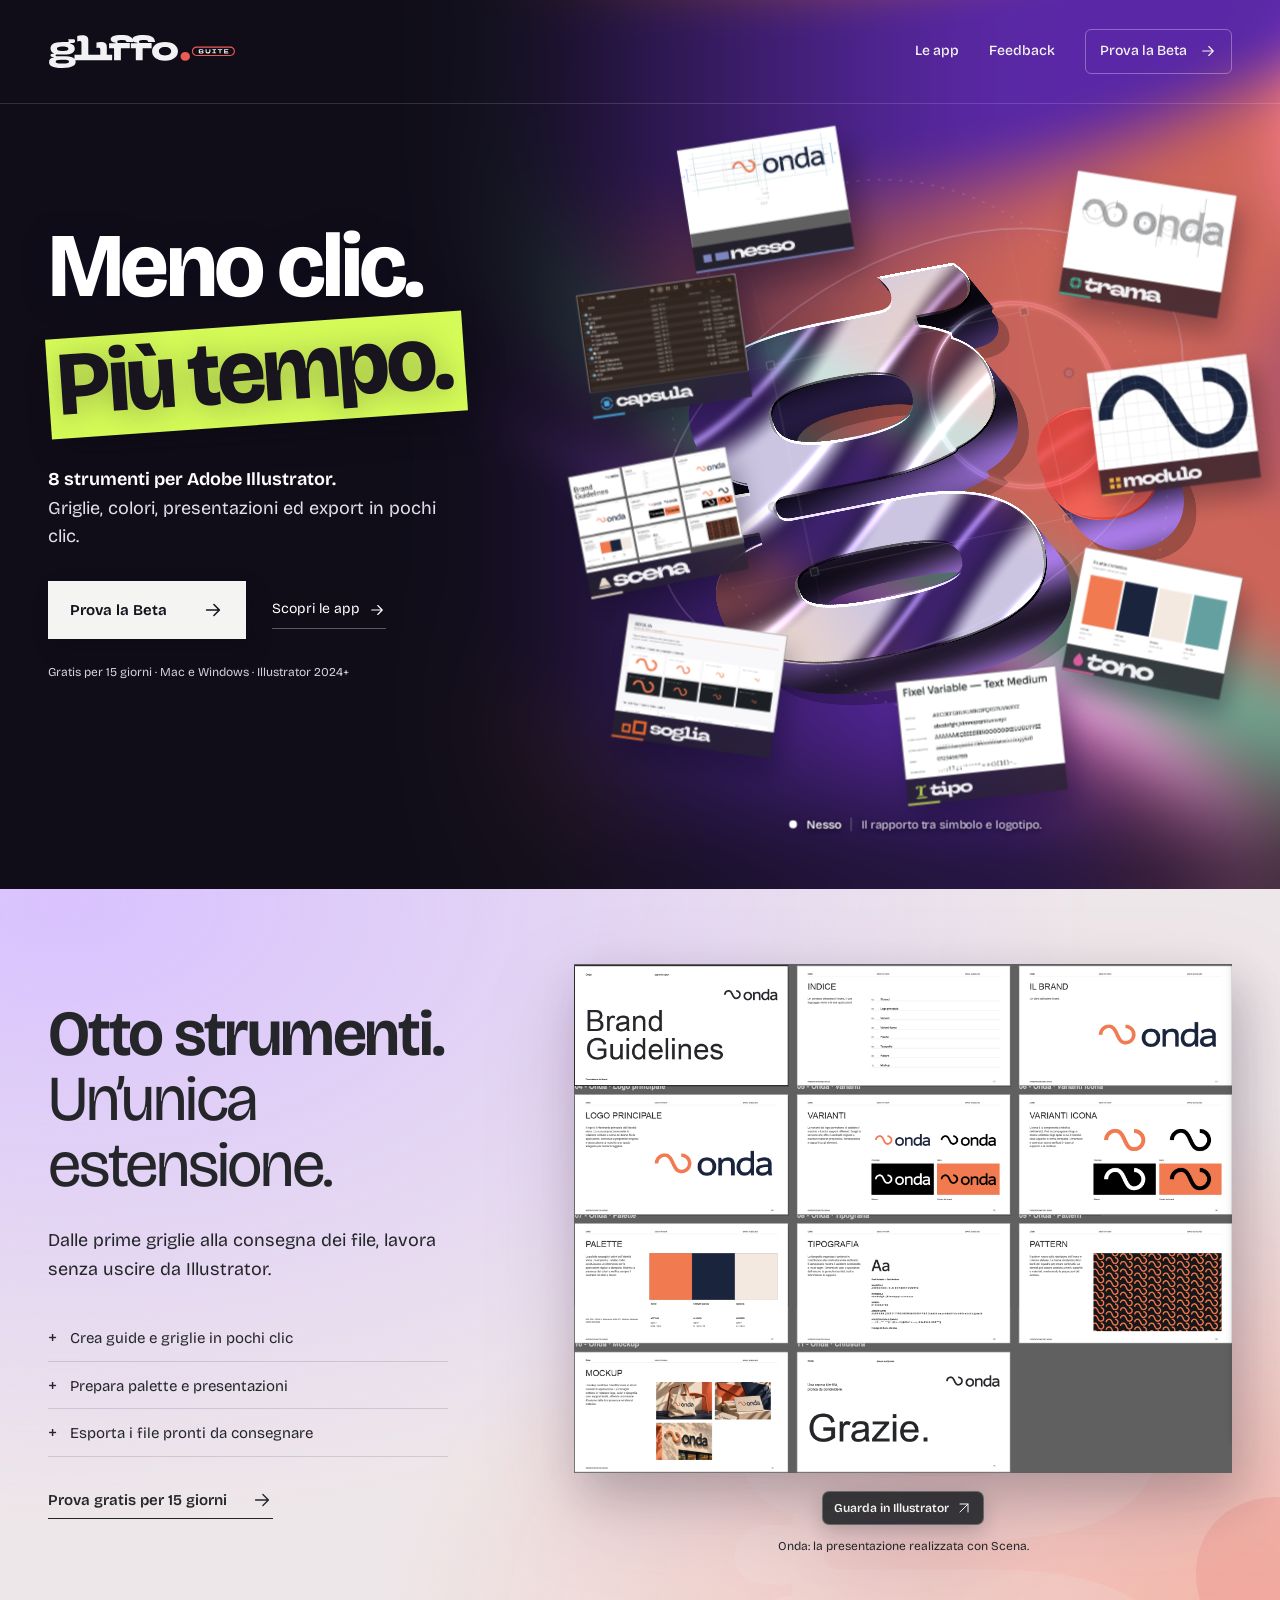
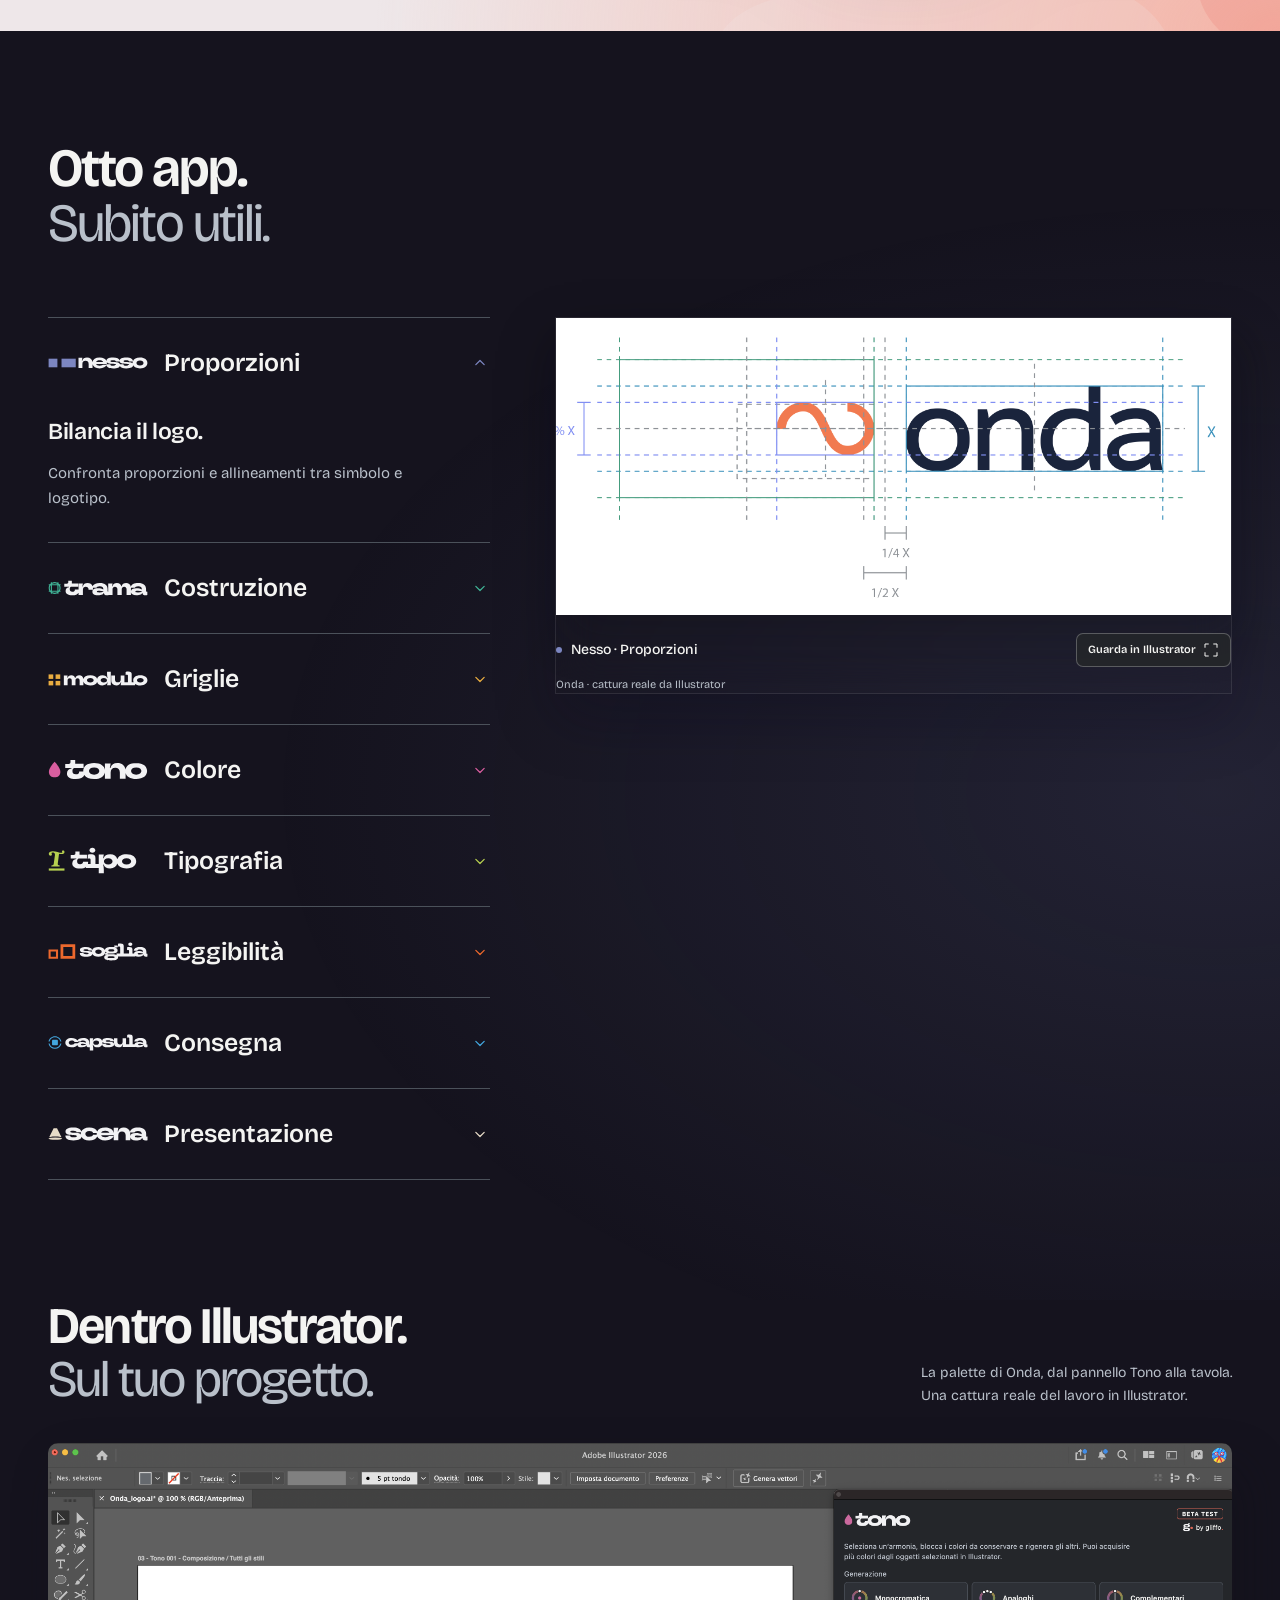
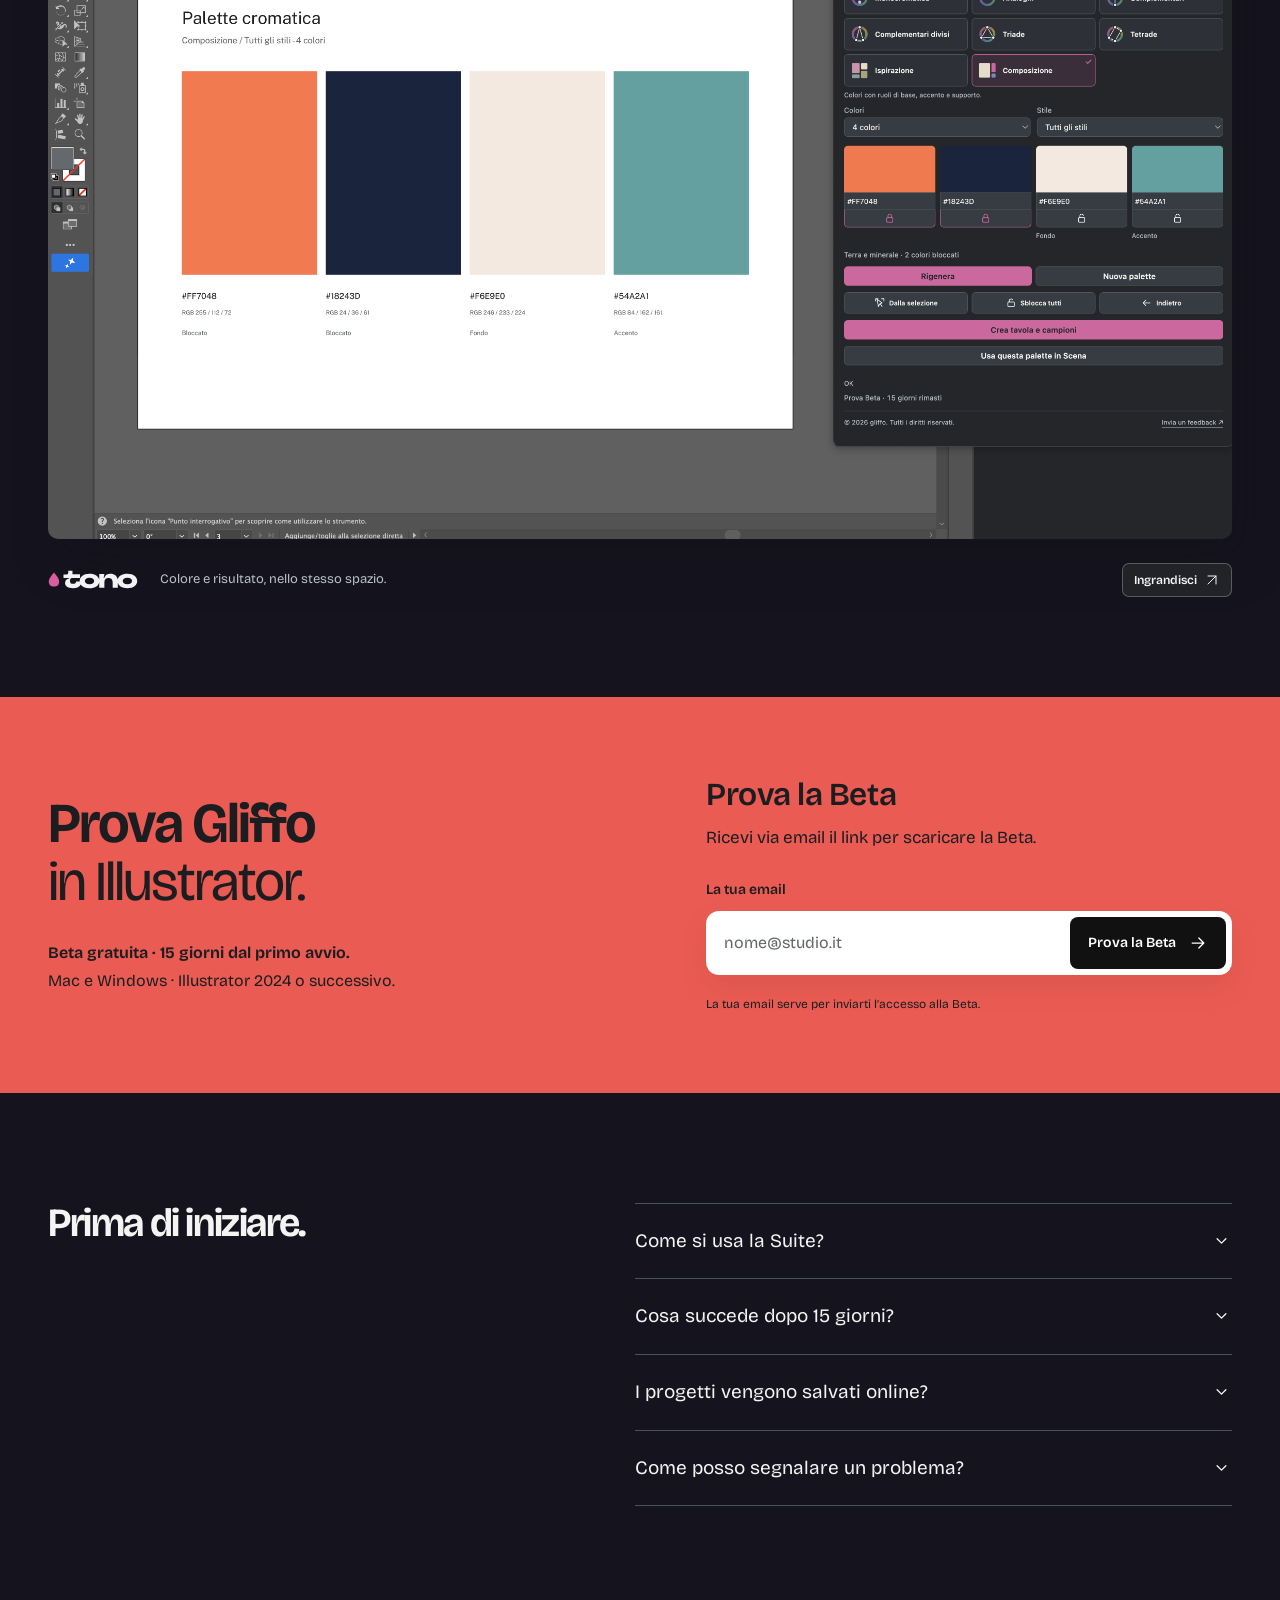
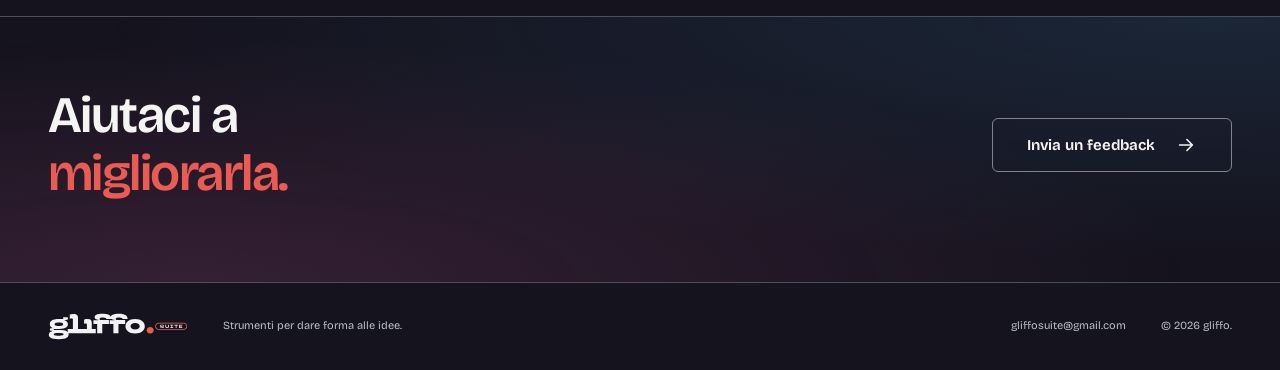
==== commit eac3d426: "Complete Onda showcase with approved native Tipo and Soglia results" ====
--- a/index.html
+++ b/index.html
@@ -4,11 +4,11 @@
 <div class="hero-world"><canvas id="liquid-canvas" aria-hidden="true"></canvas></div><header class="site-header"><a class="brand" href="/" aria-label="Gliffo Suite, pagina iniziale"><img src="/assets/gliffo-suite.svg" alt="Gliffo Suite" width="190" height="56"></a><nav aria-label="Navigazione principale"><a class="wide-link" href="#strumenti">Le app</a><a href="/feedback/">Feedback</a><a class="nav-download" href="#download">Prova la Beta <svg viewBox="0 0 24 24" aria-hidden="true"><path d="M5 12h14M13 6l6 6-6 6"/></svg></a></nav></header>
 <main id="contenuto">
 <section class="hero" aria-labelledby="hero-title"><div class="hero-copy"><h1 id="hero-title">Meno clic.<br><span>Più tempo.</span></h1><p><strong>8 strumenti per Adobe Illustrator.</strong><br>Griglie, colori, presentazioni ed export in pochi clic.</p><div class="hero-actions"><a class="button primary" href="#download">Prova la Beta <svg viewBox="0 0 24 24" aria-hidden="true"><path d="M5 12h14M13 6l6 6-6 6"/></svg></a><a class="text-link" href="#strumenti">Scopri le app <svg viewBox="0 0 24 24" aria-hidden="true"><path d="M5 12h14M13 6l6 6-6 6"/></svg></a></div><p class="hero-note">Gratis per 15 giorni · Mac e Windows · Illustrator 2024+</p><div class="hero-spectrum" aria-hidden="true"><span></span><span></span><span></span><span></span><span></span><span></span><span></span><span></span></div></div>
-<div class="laboratory" id="laboratory" data-active="nesso" aria-label="Esplora gli otto strumenti Gliffo"><div class="lab-scale"><div class="lab-plane"><svg class="orbital-tracks" viewBox="0 0 640 620" aria-hidden="true"><ellipse cx="320" cy="310" rx="295" ry="188" transform="rotate(-32 320 310)"/><ellipse cx="320" cy="310" rx="240" ry="285" transform="rotate(-32 320 310)"/><path d="M80 405 100 385 99 410 89 403 84 416Z"/><path d="m519 143 20-20-1 25-10-7-5 13Z"/></svg><div class="liquid-lens" aria-hidden="true"><div class="lens-edge"></div><div class="lens-highlight"></div></div><svg class="lab-geometry" viewBox="0 0 640 620" aria-hidden="true"><g class="lab-lines"><path class="outer-guide" d="M40 148H606M40 433H606M148 34V578M498 34V578"/><path class="dashed-guide" d="M88 290H553M322 80V536"/><rect class="bounds" x="148" y="148" width="350" height="285"/><circle class="construction-circle" cx="323" cy="290" r="174"/><circle class="construction-circle small" cx="323" cy="290" r="87"/><path class="bezier-guide" d="M112 336C132 98 508 481 540 242"/><path class="handle-line" d="m112 336 35-167M540 242l-36 170"/></g><g class="anchor-points"><rect x="143" y="143" width="10" height="10"/><rect x="493" y="143" width="10" height="10"/><rect x="143" y="428" width="10" height="10"/><rect x="493" y="428" width="10" height="10"/><circle cx="112" cy="336" r="6"/><circle cx="540" cy="242" r="6"/></g><g class="handle-points"><circle cx="147" cy="169" r="4"/><circle cx="504" cy="412" r="4"/></g></svg><img class="lab-mark" src="/assets/gliffo-icon.svg" alt="" width="350" height="276"><a class="lab-app lab-app-nesso" data-tool="nesso" href="#app-nesso" style="--tool:#7C86C1" aria-label="Scopri Nesso"><div class="result-crop" style="--image-width:196.49573%;--image-left:-8.33333%;--image-top:-91.26214%;--result-ratio:2340/1030;--image-shift-y:-34.78905%"><img src="/assets/onda/nesso.webp" alt="Onda: Proporzioni, Nesso" width="4598" height="2702" loading="lazy" decoding="async"></div><span class="app-credit"><img src="/assets/apps/nesso.svg" alt="Nesso" width="96" height="22"></span></a><a class="lab-app lab-app-trama" data-tool="trama" href="#app-trama" style="--tool:#40B497" aria-label="Scopri Trama"><div class="result-crop" style="--image-width:261.47727%;--image-left:-30.68182%;--image-top:-109.75610%;--result-ratio:1760/820;--image-shift-y:-33.28402%"><img src="/assets/onda/trama.webp" alt="Onda: Costruzione, Trama" width="4602" height="2704" loading="lazy" decoding="async"></div><span class="app-credit"><img src="/assets/apps/trama.svg" alt="Trama" width="96" height="22"></span></a><a class="lab-app lab-app-modulo" data-tool="modulo" href="#app-modulo" style="--tool:#E9AD41" aria-label="Scopri Modulo"><div class="result-crop" style="--image-width:227.42574%;--image-left:-18.81188%;--image-top:-62.50000%;--result-ratio:2020/1200;--image-shift-y:-27.81899%"><img src="/assets/onda/modulo.webp" alt="Onda: Griglie, Modulo" width="4594" height="2696" loading="lazy" decoding="async"></div><span class="app-credit"><img src="/assets/apps/modulo.svg" alt="Modulo" width="96" height="22"></span></a><a class="lab-app lab-app-tono" data-tool="tono" href="#app-tono" style="--tool:#D85E9F" aria-label="Scopri Tono"><div class="result-crop" style="--image-width:180.70866%;--image-left:-13.77953%;--image-top:-26.53631%;--result-ratio:2540/1790;--image-shift-y:-17.61869%"><img src="/assets/onda/tono.webp" alt="Onda: Palette, Tono" width="4590" height="2696" loading="lazy" decoding="async"></div><span class="app-credit"><img src="/assets/apps/tono.svg" alt="Tono" width="96" height="22"></span></a><a class="lab-app lab-app-tipo" data-tool="tipo" href="#app-tipo" style="--tool:#B7D050" aria-label="Scopri Tipo"><div class="result-crop" style="--image-width:100.00000%;--image-left:0.00000%;--image-top:0.00000%;--result-ratio:1920/2200;--image-shift-y:0.00000%"><img src="/assets/screenshots/tipo@4x.webp" alt="Interfaccia dimostrativa di Tipo" width="1920" height="3392" loading="lazy" decoding="async"></div><span class="app-credit"><img src="/assets/apps/tipo.svg" alt="Tipo" width="96" height="22"></span></a><a class="lab-app lab-app-soglia" data-tool="soglia" href="#app-soglia" style="--tool:#EC682D" aria-label="Scopri Soglia"><div class="result-crop" style="--image-width:100.00000%;--image-left:0.00000%;--image-top:0.00000%;--result-ratio:1520/1800;--image-shift-y:0.00000%"><img src="/assets/screenshots/soglia@4x.webp" alt="Interfaccia dimostrativa di Soglia" width="1520" height="2400" loading="lazy" decoding="async"></div><span class="app-credit"><img src="/assets/apps/soglia.svg" alt="Soglia" width="96" height="22"></span></a><a class="lab-app lab-app-capsula" data-tool="capsula" href="#app-capsula" style="--tool:#43A6DE" aria-label="Scopri Capsula"><div class="result-crop" style="--image-width:100.00000%;--image-left:0.00000%;--image-top:0.00000%;--result-ratio:1472/840;--image-shift-y:0.00000%"><img src="/assets/onda/capsula.webp" alt="Onda: Consegna, Capsula" width="1472" height="1236" loading="lazy" decoding="async"></div><span class="app-credit"><img src="/assets/apps/capsula.svg" alt="Capsula" width="96" height="22"></span></a><a class="lab-app lab-app-scena" data-tool="scena" href="#app-scena" style="--tool:#E7DCC8" aria-label="Scopri Scena"><div class="result-crop" style="--image-width:205.81655%;--image-left:-10.06711%;--image-top:-30.05780%;--result-ratio:2235/1730;--image-shift-y:-19.23077%"><img src="/assets/onda/scena.webp" alt="Onda: Presentazione, Scena" width="4600" height="2704" loading="lazy" decoding="async"></div><span class="app-credit"><img src="/assets/apps/scena.svg" alt="Scena" width="96" height="22"></span></a><div class="lab-color-palette" aria-hidden="true"><i></i><i></i><i></i><i></i><i></i></div><span class="lab-type" aria-hidden="true">Aa</span><div class="lab-formats" aria-hidden="true"><span>AI</span><span>SVG</span><span>PDF</span></div></div><div class="lab-caption"><span class="lab-indicator"></span><span id="lab-current">Nesso</span><span id="lab-role">Il rapporto tra simbolo e logotipo.</span></div></div></div></section>
+<div class="laboratory" id="laboratory" data-active="nesso" aria-label="Esplora gli otto strumenti Gliffo"><div class="lab-scale"><div class="lab-plane"><svg class="orbital-tracks" viewBox="0 0 640 620" aria-hidden="true"><ellipse cx="320" cy="310" rx="295" ry="188" transform="rotate(-32 320 310)"/><ellipse cx="320" cy="310" rx="240" ry="285" transform="rotate(-32 320 310)"/><path d="M80 405 100 385 99 410 89 403 84 416Z"/><path d="m519 143 20-20-1 25-10-7-5 13Z"/></svg><div class="liquid-lens" aria-hidden="true"><div class="lens-edge"></div><div class="lens-highlight"></div></div><svg class="lab-geometry" viewBox="0 0 640 620" aria-hidden="true"><g class="lab-lines"><path class="outer-guide" d="M40 148H606M40 433H606M148 34V578M498 34V578"/><path class="dashed-guide" d="M88 290H553M322 80V536"/><rect class="bounds" x="148" y="148" width="350" height="285"/><circle class="construction-circle" cx="323" cy="290" r="174"/><circle class="construction-circle small" cx="323" cy="290" r="87"/><path class="bezier-guide" d="M112 336C132 98 508 481 540 242"/><path class="handle-line" d="m112 336 35-167M540 242l-36 170"/></g><g class="anchor-points"><rect x="143" y="143" width="10" height="10"/><rect x="493" y="143" width="10" height="10"/><rect x="143" y="428" width="10" height="10"/><rect x="493" y="428" width="10" height="10"/><circle cx="112" cy="336" r="6"/><circle cx="540" cy="242" r="6"/></g><g class="handle-points"><circle cx="147" cy="169" r="4"/><circle cx="504" cy="412" r="4"/></g></svg><img class="lab-mark" src="/assets/gliffo-icon.svg" alt="" width="350" height="276"><a class="lab-app lab-app-nesso" data-tool="nesso" href="#app-nesso" style="--tool:#7C86C1" aria-label="Scopri Nesso"><div class="result-crop" style="--image-width:196.49573%;--image-left:-8.33333%;--image-top:-91.26214%;--result-ratio:2340/1030;--image-shift-y:-34.78905%"><img src="/assets/onda/nesso.webp" alt="Onda: Proporzioni, Nesso" width="4598" height="2702" loading="lazy" decoding="async"></div><span class="app-credit"><img src="/assets/apps/nesso.svg" alt="Nesso" width="96" height="22"></span></a><a class="lab-app lab-app-trama" data-tool="trama" href="#app-trama" style="--tool:#40B497" aria-label="Scopri Trama"><div class="result-crop" style="--image-width:261.47727%;--image-left:-30.68182%;--image-top:-109.75610%;--result-ratio:1760/820;--image-shift-y:-33.28402%"><img src="/assets/onda/trama.webp" alt="Onda: Costruzione, Trama" width="4602" height="2704" loading="lazy" decoding="async"></div><span class="app-credit"><img src="/assets/apps/trama.svg" alt="Trama" width="96" height="22"></span></a><a class="lab-app lab-app-modulo" data-tool="modulo" href="#app-modulo" style="--tool:#E9AD41" aria-label="Scopri Modulo"><div class="result-crop" style="--image-width:227.42574%;--image-left:-18.81188%;--image-top:-62.50000%;--result-ratio:2020/1200;--image-shift-y:-27.81899%"><img src="/assets/onda/modulo.webp" alt="Onda: Griglie, Modulo" width="4594" height="2696" loading="lazy" decoding="async"></div><span class="app-credit"><img src="/assets/apps/modulo.svg" alt="Modulo" width="96" height="22"></span></a><a class="lab-app lab-app-tono" data-tool="tono" href="#app-tono" style="--tool:#D85E9F" aria-label="Scopri Tono"><div class="result-crop" style="--image-width:180.70866%;--image-left:-13.77953%;--image-top:-26.53631%;--result-ratio:2540/1790;--image-shift-y:-17.61869%"><img src="/assets/onda/tono.webp" alt="Onda: Palette, Tono" width="4590" height="2696" loading="lazy" decoding="async"></div><span class="app-credit"><img src="/assets/apps/tono.svg" alt="Tono" width="96" height="22"></span></a><a class="lab-app lab-app-tipo" data-tool="tipo" href="#app-tipo" style="--tool:#B7D050" aria-label="Scopri Tipo"><div class="result-crop" style="--image-width:222.12560%;--image-left:-14.29952%;--image-top:-40.75342%;--result-ratio:2070/1460;--image-shift-y:-22.03704%"><img src="/assets/onda/tipo.webp" alt="Onda: Tipografia, Tipo" width="4598" height="2700" loading="lazy" decoding="async"></div><span class="app-credit"><img src="/assets/apps/tipo.svg" alt="Tipo" width="96" height="22"></span></a><a class="lab-app lab-app-soglia" data-tool="soglia" href="#app-soglia" style="--tool:#EC682D" aria-label="Scopri Soglia"><div class="result-crop" style="--image-width:203.36283%;--image-left:-14.24779%;--image-top:-14.41441%;--result-ratio:2260/2220;--image-shift-y:-11.88707%"><img src="/assets/onda/soglia.webp" alt="Onda: Leggibilità, Soglia" width="4596" height="2692" loading="lazy" decoding="async"></div><span class="app-credit"><img src="/assets/apps/soglia.svg" alt="Soglia" width="96" height="22"></span></a><a class="lab-app lab-app-capsula" data-tool="capsula" href="#app-capsula" style="--tool:#43A6DE" aria-label="Scopri Capsula"><div class="result-crop" style="--image-width:100.00000%;--image-left:0.00000%;--image-top:0.00000%;--result-ratio:1472/840;--image-shift-y:0.00000%"><img src="/assets/onda/capsula.webp" alt="Onda: Consegna, Capsula" width="1472" height="1236" loading="lazy" decoding="async"></div><span class="app-credit"><img src="/assets/apps/capsula.svg" alt="Capsula" width="96" height="22"></span></a><a class="lab-app lab-app-scena" data-tool="scena" href="#app-scena" style="--tool:#E7DCC8" aria-label="Scopri Scena"><div class="result-crop" style="--image-width:205.81655%;--image-left:-10.06711%;--image-top:-30.05780%;--result-ratio:2235/1730;--image-shift-y:-19.23077%"><img src="/assets/onda/scena.webp" alt="Onda: Presentazione, Scena" width="4600" height="2704" loading="lazy" decoding="async"></div><span class="app-credit"><img src="/assets/apps/scena.svg" alt="Scena" width="96" height="22"></span></a><div class="lab-color-palette" aria-hidden="true"><i></i><i></i><i></i><i></i><i></i></div><span class="lab-type" aria-hidden="true">Aa</span><div class="lab-formats" aria-hidden="true"><span>AI</span><span>SVG</span><span>PDF</span></div></div><div class="lab-caption"><span class="lab-indicator"></span><span id="lab-current">Nesso</span><span id="lab-role">Il rapporto tra simbolo e logotipo.</span></div></div></div></section>
 
 
 <section class="workspace-story" id="suite" aria-labelledby="workspace-title"><div class="story-copy"><h2 id="workspace-title">Otto strumenti.<br><span>Un’unica estensione.</span></h2><p>Dalle prime griglie alla consegna dei file, lavora senza uscire da Illustrator.</p><ul><li>Crea guide e griglie in pochi clic</li><li>Prepara palette e presentazioni</li><li>Esporta i file pronti da consegnare</li></ul><a class="dark-link" href="#download">Prova gratis per 15 giorni <svg viewBox="0 0 24 24" aria-hidden="true"><path d="M5 12h14M13 6l6 6-6 6"/></svg></a></div><figure class="suite-window"><div class="result-crop" style="--image-width:205.81655%;--image-left:-10.06711%;--image-top:-30.05780%;--result-ratio:2235/1730;--image-shift-y:-19.23077%"><img src="/assets/onda/scena.webp" alt="Onda: Presentazione, Scena" width="4600" height="2704" loading="lazy" decoding="async"></div><button class="screenshot-zoom suite-zoom" id="suite-zoom" type="button" aria-haspopup="dialog">Guarda in Illustrator <svg viewBox="0 0 24 24" aria-hidden="true"><path d="M6 18 18 6M6 6h12v12"/></svg></button><figcaption>Onda: la presentazione realizzata con Scena.</figcaption></figure><img class="story-decoration" src="/assets/gliffo-icon.svg" alt="" width="650" height="512" loading="lazy"></section>
-<section class="apps-section section-shell" id="strumenti" aria-labelledby="apps-title"><div class="apps-heading"><h2 id="apps-title">Otto app.<br><span>Subito utili.</span></h2></div><div class="app-explorer"><div class="app-list"><details class="app-row" id="app-nesso" data-app="nesso" data-image="/assets/onda/nesso.webp" data-crop="--image-width:196.49573%;--image-left:-8.33333%;--image-top:-91.26214%;--result-ratio:2340/1030;--image-shift-y:-34.78905%" data-note="Onda · cattura reale da Illustrator" data-button="Guarda in Illustrator" style="--tool:#7C86C1" open><summary><img class="app-name" src="/assets/apps/nesso.svg" alt="Nesso" width="104" height="26"><span>Proporzioni</span><svg viewBox="0 0 24 24" aria-hidden="true"><path d="m7 10 5 5 5-5"/></svg></summary><div class="app-detail"><h3>Bilancia il logo.</h3><p>Confronta proporzioni e allineamenti tra simbolo e logotipo.</p><a class="mobile-result" href="/assets/onda/nesso.webp" target="_blank" rel="noopener" aria-label="Guarda in Illustrator: Nesso"><div class="result-crop" style="--image-width:196.49573%;--image-left:-8.33333%;--image-top:-91.26214%;--result-ratio:2340/1030;--image-shift-y:-34.78905%"><img src="/assets/onda/nesso.webp" alt="Onda: Proporzioni, Nesso" width="4598" height="2702" loading="lazy" decoding="async"></div><span>Guarda in Illustrator <svg viewBox="0 0 24 24" aria-hidden="true"><path d="M6 18 18 6M6 6h12v12"/></svg></span><small>Onda · cattura reale da Illustrator</small></a></div></details><details class="app-row" id="app-trama" data-app="trama" data-image="/assets/onda/trama.webp" data-crop="--image-width:261.47727%;--image-left:-30.68182%;--image-top:-109.75610%;--result-ratio:1760/820;--image-shift-y:-33.28402%" data-note="Onda · cattura reale da Illustrator" data-button="Guarda in Illustrator" style="--tool:#40B497" ><summary><img class="app-name" src="/assets/apps/trama.svg" alt="Trama" width="104" height="26"><span>Costruzione</span><svg viewBox="0 0 24 24" aria-hidden="true"><path d="m7 10 5 5 5-5"/></svg></summary><div class="app-detail"><h3>Crea le guide del logo.</h3><p>Genera contorni, punti e maniglie di costruzione su copie del tuo segno.</p><a class="mobile-result" href="/assets/onda/trama.webp" target="_blank" rel="noopener" aria-label="Guarda in Illustrator: Trama"><div class="result-crop" style="--image-width:261.47727%;--image-left:-30.68182%;--image-top:-109.75610%;--result-ratio:1760/820;--image-shift-y:-33.28402%"><img src="/assets/onda/trama.webp" alt="Onda: Costruzione, Trama" width="4602" height="2704" loading="lazy" decoding="async"></div><span>Guarda in Illustrator <svg viewBox="0 0 24 24" aria-hidden="true"><path d="M6 18 18 6M6 6h12v12"/></svg></span><small>Onda · cattura reale da Illustrator</small></a></div></details><details class="app-row" id="app-modulo" data-app="modulo" data-image="/assets/onda/modulo.webp" data-crop="--image-width:227.42574%;--image-left:-18.81188%;--image-top:-62.50000%;--result-ratio:2020/1200;--image-shift-y:-27.81899%" data-note="Onda · cattura reale da Illustrator" data-button="Guarda in Illustrator" style="--tool:#E9AD41" ><summary><img class="app-name" src="/assets/apps/modulo.svg" alt="Modulo" width="104" height="26"><span>Griglie</span><svg viewBox="0 0 24 24" aria-hidden="true"><path d="m7 10 5 5 5-5"/></svg></summary><div class="app-detail"><h3>Griglie, senza disegnarle a mano.</h3><p>Crea griglie geometriche e imposta dimensioni, moduli e inclinazioni.</p><a class="mobile-result" href="/assets/onda/modulo.webp" target="_blank" rel="noopener" aria-label="Guarda in Illustrator: Modulo"><div class="result-crop" style="--image-width:227.42574%;--image-left:-18.81188%;--image-top:-62.50000%;--result-ratio:2020/1200;--image-shift-y:-27.81899%"><img src="/assets/onda/modulo.webp" alt="Onda: Griglie, Modulo" width="4594" height="2696" loading="lazy" decoding="async"></div><span>Guarda in Illustrator <svg viewBox="0 0 24 24" aria-hidden="true"><path d="M6 18 18 6M6 6h12v12"/></svg></span><small>Onda · cattura reale da Illustrator</small></a></div></details><details class="app-row" id="app-tono" data-app="tono" data-image="/assets/onda/tono.webp" data-crop="--image-width:180.70866%;--image-left:-13.77953%;--image-top:-26.53631%;--result-ratio:2540/1790;--image-shift-y:-17.61869%" data-note="Onda · cattura reale da Illustrator" data-button="Guarda in Illustrator" style="--tool:#D85E9F" ><summary><img class="app-name" src="/assets/apps/tono.svg" alt="Tono" width="104" height="26"><span>Colore</span><svg viewBox="0 0 24 24" aria-hidden="true"><path d="m7 10 5 5 5-5"/></svg></summary><div class="app-detail"><h3>La palette, pronta.</h3><p>Estrai colori, esplora armonie e invia la palette a Scena.</p><a class="mobile-result" href="/assets/onda/tono.webp" target="_blank" rel="noopener" aria-label="Guarda in Illustrator: Tono"><div class="result-crop" style="--image-width:180.70866%;--image-left:-13.77953%;--image-top:-26.53631%;--result-ratio:2540/1790;--image-shift-y:-17.61869%"><img src="/assets/onda/tono.webp" alt="Onda: Palette, Tono" width="4590" height="2696" loading="lazy" decoding="async"></div><span>Guarda in Illustrator <svg viewBox="0 0 24 24" aria-hidden="true"><path d="M6 18 18 6M6 6h12v12"/></svg></span><small>Onda · cattura reale da Illustrator</small></a></div></details><details class="app-row" id="app-tipo" data-app="tipo" data-image="/assets/screenshots/tipo@4x.webp" data-crop="--image-width:100.00000%;--image-left:0.00000%;--image-top:0.00000%;--result-ratio:1920/2200;--image-shift-y:0.00000%" data-note="Interfaccia della Beta · dati dimostrativi" data-button="Guarda l’interfaccia" style="--tool:#B7D050" ><summary><img class="app-name" src="/assets/apps/tipo.svg" alt="Tipo" width="104" height="26"><span>Tipografia</span><svg viewBox="0 0 24 24" aria-hidden="true"><path d="m7 10 5 5 5-5"/></svg></summary><div class="app-detail"><h3>Confronta i tuoi font.</h3><p>Crea un campionario con i caratteri installati e scegli quelli del brand.</p><a class="mobile-result" href="/assets/screenshots/tipo@4x.webp" target="_blank" rel="noopener" aria-label="Guarda l’interfaccia: Tipo"><div class="result-crop" style="--image-width:100.00000%;--image-left:0.00000%;--image-top:0.00000%;--result-ratio:1920/2200;--image-shift-y:0.00000%"><img src="/assets/screenshots/tipo@4x.webp" alt="Interfaccia dimostrativa di Tipo" width="1920" height="3392" loading="lazy" decoding="async"></div><span>Guarda l’interfaccia <svg viewBox="0 0 24 24" aria-hidden="true"><path d="M6 18 18 6M6 6h12v12"/></svg></span><small>Interfaccia della Beta · dati dimostrativi</small></a></div></details><details class="app-row" id="app-soglia" data-app="soglia" data-image="/assets/screenshots/soglia@4x.webp" data-crop="--image-width:100.00000%;--image-left:0.00000%;--image-top:0.00000%;--result-ratio:1520/1800;--image-shift-y:0.00000%" data-note="Interfaccia della Beta · dati dimostrativi" data-button="Guarda l’interfaccia" style="--tool:#EC682D" ><summary><img class="app-name" src="/assets/apps/soglia.svg" alt="Soglia" width="104" height="26"><span>Leggibilità</span><svg viewBox="0 0 24 24" aria-hidden="true"><path d="m7 10 5 5 5-5"/></svg></summary><div class="app-detail"><h3>Il logo si legge anche in piccolo?</h3><p>Confronta dimensioni e fondi chiari o scuri, per stampa e schermo.</p><a class="mobile-result" href="/assets/screenshots/soglia@4x.webp" target="_blank" rel="noopener" aria-label="Guarda l’interfaccia: Soglia"><div class="result-crop" style="--image-width:100.00000%;--image-left:0.00000%;--image-top:0.00000%;--result-ratio:1520/1800;--image-shift-y:0.00000%"><img src="/assets/screenshots/soglia@4x.webp" alt="Interfaccia dimostrativa di Soglia" width="1520" height="2400" loading="lazy" decoding="async"></div><span>Guarda l’interfaccia <svg viewBox="0 0 24 24" aria-hidden="true"><path d="M6 18 18 6M6 6h12v12"/></svg></span><small>Interfaccia della Beta · dati dimostrativi</small></a></div></details><details class="app-row" id="app-capsula" data-app="capsula" data-image="/assets/onda/capsula.webp" data-crop="--image-width:100.00000%;--image-left:0.00000%;--image-top:0.00000%;--result-ratio:1472/840;--image-shift-y:0.00000%" data-note="Onda · file esportati con Capsula" data-button="Guarda i file esportati" style="--tool:#43A6DE" ><summary><img class="app-name" src="/assets/apps/capsula.svg" alt="Capsula" width="104" height="26"><span>Consegna</span><svg viewBox="0 0 24 24" aria-hidden="true"><path d="m7 10 5 5 5-5"/></svg></summary><div class="app-detail"><h3>I file pronti da consegnare.</h3><p>Esporta SVG, PDF, PNG, AI, EPS e JPG in un unico pacchetto.</p><a class="mobile-result" href="/assets/onda/capsula.webp" target="_blank" rel="noopener" aria-label="Guarda i file esportati: Capsula"><div class="result-crop" style="--image-width:100.00000%;--image-left:0.00000%;--image-top:0.00000%;--result-ratio:1472/840;--image-shift-y:0.00000%"><img src="/assets/onda/capsula.webp" alt="Onda: Consegna, Capsula" width="1472" height="1236" loading="lazy" decoding="async"></div><span>Guarda i file esportati <svg viewBox="0 0 24 24" aria-hidden="true"><path d="M6 18 18 6M6 6h12v12"/></svg></span><small>Onda · file esportati con Capsula</small></a></div></details><details class="app-row" id="app-scena" data-app="scena" data-image="/assets/onda/scena.webp" data-crop="--image-width:205.81655%;--image-left:-10.06711%;--image-top:-30.05780%;--result-ratio:2235/1730;--image-shift-y:-19.23077%" data-note="Onda · cattura reale da Illustrator" data-button="Guarda in Illustrator" style="--tool:#E7DCC8" ><summary><img class="app-name" src="/assets/apps/scena.svg" alt="Scena" width="104" height="26"><span>Presentazione</span><svg viewBox="0 0 24 24" aria-hidden="true"><path d="m7 10 5 5 5-5"/></svg></summary><div class="app-detail"><h3>Presenta il brand.</h3><p>Impagina logo, palette, font e fino a sei mockup in una presentazione modificabile.</p><a class="mobile-result" href="/assets/onda/scena.webp" target="_blank" rel="noopener" aria-label="Guarda in Illustrator: Scena"><div class="result-crop" style="--image-width:205.81655%;--image-left:-10.06711%;--image-top:-30.05780%;--result-ratio:2235/1730;--image-shift-y:-19.23077%"><img src="/assets/onda/scena.webp" alt="Onda: Presentazione, Scena" width="4600" height="2704" loading="lazy" decoding="async"></div><span>Guarda in Illustrator <svg viewBox="0 0 24 24" aria-hidden="true"><path d="M6 18 18 6M6 6h12v12"/></svg></span><small>Onda · cattura reale da Illustrator</small></a></div></details></div><figure class="app-preview" style="--tool:#7C86C1"><div class="preview-dots" aria-hidden="true"><i></i><i></i><i></i></div><div class="preview-screen"><div class="result-crop" style="--image-width:196.49573%;--image-left:-8.33333%;--image-top:-91.26214%;--result-ratio:2340/1030;--image-shift-y:-34.78905%"><img id="app-screenshot" src="/assets/onda/nesso.webp" alt="Onda: Proporzioni, Nesso" width="4598" height="2702" loading="lazy" decoding="async"></div></div><button class="screenshot-zoom preview-zoom" id="preview-zoom" type="button" aria-haspopup="dialog" aria-label="Apri la cattura completa">Guarda in Illustrator <svg viewBox="0 0 24 24" aria-hidden="true"><path d="M8 3H3v5M16 3h5v5M3 16v5h5M21 16v5h-5"/></svg></button><figcaption id="preview-caption">Nesso · Proporzioni</figcaption><p class="preview-note">Onda · cattura reale da Illustrator</p></figure></div></section>
+<section class="apps-section section-shell" id="strumenti" aria-labelledby="apps-title"><div class="apps-heading"><h2 id="apps-title">Otto app.<br><span>Subito utili.</span></h2></div><div class="app-explorer"><div class="app-list"><details class="app-row" id="app-nesso" data-app="nesso" data-image="/assets/onda/nesso.webp" data-crop="--image-width:196.49573%;--image-left:-8.33333%;--image-top:-91.26214%;--result-ratio:2340/1030;--image-shift-y:-34.78905%" data-note="Onda · cattura reale da Illustrator" data-button="Guarda in Illustrator" style="--tool:#7C86C1" open><summary><img class="app-name" src="/assets/apps/nesso.svg" alt="Nesso" width="104" height="26"><span>Proporzioni</span><svg viewBox="0 0 24 24" aria-hidden="true"><path d="m7 10 5 5 5-5"/></svg></summary><div class="app-detail"><h3>Bilancia il logo.</h3><p>Confronta proporzioni e allineamenti tra simbolo e logotipo.</p><a class="mobile-result" href="/assets/onda/nesso.webp" target="_blank" rel="noopener" aria-label="Guarda in Illustrator: Nesso"><div class="result-crop" style="--image-width:196.49573%;--image-left:-8.33333%;--image-top:-91.26214%;--result-ratio:2340/1030;--image-shift-y:-34.78905%"><img src="/assets/onda/nesso.webp" alt="Onda: Proporzioni, Nesso" width="4598" height="2702" loading="lazy" decoding="async"></div><span>Guarda in Illustrator <svg viewBox="0 0 24 24" aria-hidden="true"><path d="M6 18 18 6M6 6h12v12"/></svg></span><small>Onda · cattura reale da Illustrator</small></a></div></details><details class="app-row" id="app-trama" data-app="trama" data-image="/assets/onda/trama.webp" data-crop="--image-width:261.47727%;--image-left:-30.68182%;--image-top:-109.75610%;--result-ratio:1760/820;--image-shift-y:-33.28402%" data-note="Onda · cattura reale da Illustrator" data-button="Guarda in Illustrator" style="--tool:#40B497" ><summary><img class="app-name" src="/assets/apps/trama.svg" alt="Trama" width="104" height="26"><span>Costruzione</span><svg viewBox="0 0 24 24" aria-hidden="true"><path d="m7 10 5 5 5-5"/></svg></summary><div class="app-detail"><h3>Crea le guide del logo.</h3><p>Genera contorni, punti e maniglie di costruzione su copie del tuo segno.</p><a class="mobile-result" href="/assets/onda/trama.webp" target="_blank" rel="noopener" aria-label="Guarda in Illustrator: Trama"><div class="result-crop" style="--image-width:261.47727%;--image-left:-30.68182%;--image-top:-109.75610%;--result-ratio:1760/820;--image-shift-y:-33.28402%"><img src="/assets/onda/trama.webp" alt="Onda: Costruzione, Trama" width="4602" height="2704" loading="lazy" decoding="async"></div><span>Guarda in Illustrator <svg viewBox="0 0 24 24" aria-hidden="true"><path d="M6 18 18 6M6 6h12v12"/></svg></span><small>Onda · cattura reale da Illustrator</small></a></div></details><details class="app-row" id="app-modulo" data-app="modulo" data-image="/assets/onda/modulo.webp" data-crop="--image-width:227.42574%;--image-left:-18.81188%;--image-top:-62.50000%;--result-ratio:2020/1200;--image-shift-y:-27.81899%" data-note="Onda · cattura reale da Illustrator" data-button="Guarda in Illustrator" style="--tool:#E9AD41" ><summary><img class="app-name" src="/assets/apps/modulo.svg" alt="Modulo" width="104" height="26"><span>Griglie</span><svg viewBox="0 0 24 24" aria-hidden="true"><path d="m7 10 5 5 5-5"/></svg></summary><div class="app-detail"><h3>Griglie, senza disegnarle a mano.</h3><p>Crea griglie geometriche e imposta dimensioni, moduli e inclinazioni.</p><a class="mobile-result" href="/assets/onda/modulo.webp" target="_blank" rel="noopener" aria-label="Guarda in Illustrator: Modulo"><div class="result-crop" style="--image-width:227.42574%;--image-left:-18.81188%;--image-top:-62.50000%;--result-ratio:2020/1200;--image-shift-y:-27.81899%"><img src="/assets/onda/modulo.webp" alt="Onda: Griglie, Modulo" width="4594" height="2696" loading="lazy" decoding="async"></div><span>Guarda in Illustrator <svg viewBox="0 0 24 24" aria-hidden="true"><path d="M6 18 18 6M6 6h12v12"/></svg></span><small>Onda · cattura reale da Illustrator</small></a></div></details><details class="app-row" id="app-tono" data-app="tono" data-image="/assets/onda/tono.webp" data-crop="--image-width:180.70866%;--image-left:-13.77953%;--image-top:-26.53631%;--result-ratio:2540/1790;--image-shift-y:-17.61869%" data-note="Onda · cattura reale da Illustrator" data-button="Guarda in Illustrator" style="--tool:#D85E9F" ><summary><img class="app-name" src="/assets/apps/tono.svg" alt="Tono" width="104" height="26"><span>Colore</span><svg viewBox="0 0 24 24" aria-hidden="true"><path d="m7 10 5 5 5-5"/></svg></summary><div class="app-detail"><h3>La palette, pronta.</h3><p>Estrai colori, esplora armonie e invia la palette a Scena.</p><a class="mobile-result" href="/assets/onda/tono.webp" target="_blank" rel="noopener" aria-label="Guarda in Illustrator: Tono"><div class="result-crop" style="--image-width:180.70866%;--image-left:-13.77953%;--image-top:-26.53631%;--result-ratio:2540/1790;--image-shift-y:-17.61869%"><img src="/assets/onda/tono.webp" alt="Onda: Palette, Tono" width="4590" height="2696" loading="lazy" decoding="async"></div><span>Guarda in Illustrator <svg viewBox="0 0 24 24" aria-hidden="true"><path d="M6 18 18 6M6 6h12v12"/></svg></span><small>Onda · cattura reale da Illustrator</small></a></div></details><details class="app-row" id="app-tipo" data-app="tipo" data-image="/assets/onda/tipo.webp" data-crop="--image-width:222.12560%;--image-left:-14.29952%;--image-top:-40.75342%;--result-ratio:2070/1460;--image-shift-y:-22.03704%" data-note="Onda · cattura reale da Illustrator" data-button="Guarda in Illustrator" style="--tool:#B7D050" ><summary><img class="app-name" src="/assets/apps/tipo.svg" alt="Tipo" width="104" height="26"><span>Tipografia</span><svg viewBox="0 0 24 24" aria-hidden="true"><path d="m7 10 5 5 5-5"/></svg></summary><div class="app-detail"><h3>Confronta i tuoi font.</h3><p>Crea un campionario con i caratteri installati e scegli quelli del brand.</p><a class="mobile-result" href="/assets/onda/tipo.webp" target="_blank" rel="noopener" aria-label="Guarda in Illustrator: Tipo"><div class="result-crop" style="--image-width:222.12560%;--image-left:-14.29952%;--image-top:-40.75342%;--result-ratio:2070/1460;--image-shift-y:-22.03704%"><img src="/assets/onda/tipo.webp" alt="Onda: Tipografia, Tipo" width="4598" height="2700" loading="lazy" decoding="async"></div><span>Guarda in Illustrator <svg viewBox="0 0 24 24" aria-hidden="true"><path d="M6 18 18 6M6 6h12v12"/></svg></span><small>Onda · cattura reale da Illustrator</small></a></div></details><details class="app-row" id="app-soglia" data-app="soglia" data-image="/assets/onda/soglia.webp" data-crop="--image-width:203.36283%;--image-left:-14.24779%;--image-top:-14.41441%;--result-ratio:2260/2220;--image-shift-y:-11.88707%" data-note="Onda · cattura reale da Illustrator" data-button="Guarda in Illustrator" style="--tool:#EC682D" ><summary><img class="app-name" src="/assets/apps/soglia.svg" alt="Soglia" width="104" height="26"><span>Leggibilità</span><svg viewBox="0 0 24 24" aria-hidden="true"><path d="m7 10 5 5 5-5"/></svg></summary><div class="app-detail"><h3>Il logo si legge anche in piccolo?</h3><p>Confronta dimensioni e fondi chiari o scuri, per stampa e schermo.</p><a class="mobile-result" href="/assets/onda/soglia.webp" target="_blank" rel="noopener" aria-label="Guarda in Illustrator: Soglia"><div class="result-crop" style="--image-width:203.36283%;--image-left:-14.24779%;--image-top:-14.41441%;--result-ratio:2260/2220;--image-shift-y:-11.88707%"><img src="/assets/onda/soglia.webp" alt="Onda: Leggibilità, Soglia" width="4596" height="2692" loading="lazy" decoding="async"></div><span>Guarda in Illustrator <svg viewBox="0 0 24 24" aria-hidden="true"><path d="M6 18 18 6M6 6h12v12"/></svg></span><small>Onda · cattura reale da Illustrator</small></a></div></details><details class="app-row" id="app-capsula" data-app="capsula" data-image="/assets/onda/capsula.webp" data-crop="--image-width:100.00000%;--image-left:0.00000%;--image-top:0.00000%;--result-ratio:1472/840;--image-shift-y:0.00000%" data-note="Onda · file esportati con Capsula" data-button="Guarda i file esportati" style="--tool:#43A6DE" ><summary><img class="app-name" src="/assets/apps/capsula.svg" alt="Capsula" width="104" height="26"><span>Consegna</span><svg viewBox="0 0 24 24" aria-hidden="true"><path d="m7 10 5 5 5-5"/></svg></summary><div class="app-detail"><h3>I file pronti da consegnare.</h3><p>Esporta SVG, PDF, PNG, AI, EPS e JPG in un unico pacchetto.</p><a class="mobile-result" href="/assets/onda/capsula.webp" target="_blank" rel="noopener" aria-label="Guarda i file esportati: Capsula"><div class="result-crop" style="--image-width:100.00000%;--image-left:0.00000%;--image-top:0.00000%;--result-ratio:1472/840;--image-shift-y:0.00000%"><img src="/assets/onda/capsula.webp" alt="Onda: Consegna, Capsula" width="1472" height="1236" loading="lazy" decoding="async"></div><span>Guarda i file esportati <svg viewBox="0 0 24 24" aria-hidden="true"><path d="M6 18 18 6M6 6h12v12"/></svg></span><small>Onda · file esportati con Capsula</small></a></div></details><details class="app-row" id="app-scena" data-app="scena" data-image="/assets/onda/scena.webp" data-crop="--image-width:205.81655%;--image-left:-10.06711%;--image-top:-30.05780%;--result-ratio:2235/1730;--image-shift-y:-19.23077%" data-note="Onda · cattura reale da Illustrator" data-button="Guarda in Illustrator" style="--tool:#E7DCC8" ><summary><img class="app-name" src="/assets/apps/scena.svg" alt="Scena" width="104" height="26"><span>Presentazione</span><svg viewBox="0 0 24 24" aria-hidden="true"><path d="m7 10 5 5 5-5"/></svg></summary><div class="app-detail"><h3>Presenta il brand.</h3><p>Impagina logo, palette, font e fino a sei mockup in una presentazione modificabile.</p><a class="mobile-result" href="/assets/onda/scena.webp" target="_blank" rel="noopener" aria-label="Guarda in Illustrator: Scena"><div class="result-crop" style="--image-width:205.81655%;--image-left:-10.06711%;--image-top:-30.05780%;--result-ratio:2235/1730;--image-shift-y:-19.23077%"><img src="/assets/onda/scena.webp" alt="Onda: Presentazione, Scena" width="4600" height="2704" loading="lazy" decoding="async"></div><span>Guarda in Illustrator <svg viewBox="0 0 24 24" aria-hidden="true"><path d="M6 18 18 6M6 6h12v12"/></svg></span><small>Onda · cattura reale da Illustrator</small></a></div></details></div><figure class="app-preview" style="--tool:#7C86C1"><div class="preview-dots" aria-hidden="true"><i></i><i></i><i></i></div><div class="preview-screen"><div class="result-crop" style="--image-width:196.49573%;--image-left:-8.33333%;--image-top:-91.26214%;--result-ratio:2340/1030;--image-shift-y:-34.78905%"><img id="app-screenshot" src="/assets/onda/nesso.webp" alt="Onda: Proporzioni, Nesso" width="4598" height="2702" loading="lazy" decoding="async"></div></div><button class="screenshot-zoom preview-zoom" id="preview-zoom" type="button" aria-haspopup="dialog" aria-label="Apri la cattura completa">Guarda in Illustrator <svg viewBox="0 0 24 24" aria-hidden="true"><path d="M8 3H3v5M16 3h5v5M3 16v5h5M21 16v5h-5"/></svg></button><figcaption id="preview-caption">Nesso · Proporzioni</figcaption><p class="preview-note">Onda · cattura reale da Illustrator</p></figure></div></section>
 <section class="native-proof section-shell" aria-labelledby="native-title"><div class="native-heading"><h2 id="native-title">Dentro Illustrator.<br><span>Sul tuo progetto.</span></h2><p>La palette di Onda, dal pannello Tono alla tavola.<br>Una cattura reale del lavoro in Illustrator.</p></div><figure><img src="/assets/onda/tono.webp" alt="Adobe Illustrator con la palette Onda generata da Tono e i controlli dei colori" width="4590" height="2696" loading="lazy" decoding="async"><figcaption><span><img src="/assets/apps/tono.svg" alt="Tono" width="100" height="26">Colore e risultato, nello stesso spazio.</span><button class="screenshot-zoom" type="button" data-open-shot="/assets/onda/tono.webp" data-shot-title="Tono e la palette Onda, dentro Illustrator">Ingrandisci <svg viewBox="0 0 24 24" aria-hidden="true"><path d="M6 18 18 6M6 6h12v12"/></svg></button></figcaption></figure></section><section class="download-section beta-access" id="download" aria-labelledby="download-title"><div class="download-copy"><h2 id="download-title">Prova Gliffo<br><span>in Illustrator.</span></h2><p><strong>Beta gratuita · 15 giorni dal primo avvio.</strong><br>Mac e Windows · Illustrator 2024 o successivo.</p></div><div class="beta-entry"><h3>Prova la Beta</h3><p>Ricevi via email il link per scaricare la Beta.</p><!-- BETA_FORM_START --><form class="beta-native-form" action="https://formspree.io/f/mgaarvej" method="POST"><label for="beta-email">La tua email</label><div class="email-shell"><input id="beta-email" name="email" type="email" placeholder="nome@studio.it" autocomplete="email" inputmode="email" required maxlength="254" aria-describedby="beta-email-purpose beta-form-status"><button type="submit">Prova la Beta <svg viewBox="0 0 24 24" aria-hidden="true"><path d="M5 12h14M13 6l6 6-6 6"/></svg></button></div><input type="hidden" name="gliffo_beta_source" value="GLIFFO_BETA_mgaarvej"><div class="beta-honeypot" aria-hidden="true"><label for="beta-website">Lascia vuoto questo campo</label><input id="beta-website" name="_honey" type="text" tabindex="-1" autocomplete="off"></div><p class="beta-form-message" id="beta-form-status" role="status" aria-live="polite" aria-atomic="true"></p></form><!-- BETA_FORM_END --><p class="beta-purpose" id="beta-email-purpose">La tua email serve per inviarti l’accesso alla Beta.</p></div></section>
 <section class="faq-section section-shell" aria-labelledby="faq-title"><h2 id="faq-title">Prima di iniziare.</h2><div><details><summary>Come si usa la Suite? <svg viewBox="0 0 24 24" aria-hidden="true"><path d="m7 10 5 5 5-5"/></svg></summary><p>Installa la Beta con Illustrator chiuso. Poi apri Finestra → Estensioni → Gliffo Suite PRO.</p></details><details><summary>Cosa succede dopo 15 giorni? <svg viewBox="0 0 24 24" aria-hidden="true"><path d="m7 10 5 5 5-5"/></svg></summary><p>La prova termina. I tuoi file restano utilizzabili e puoi ancora salvare il progetto.</p></details><details><summary>I progetti vengono salvati online? <svg viewBox="0 0 24 24" aria-hidden="true"><path d="m7 10 5 5 5-5"/></svg></summary><p>No. Progetti e risorse restano in una cartella sul tuo computer.</p></details><details><summary>Come posso segnalare un problema? <svg viewBox="0 0 24 24" aria-hidden="true"><path d="m7 10 5 5 5-5"/></svg></summary><p>Invia bug e idee dal <a href="/feedback/">modulo feedback</a>. Non serve un account.</p></details></div></section>
 <section class="feedback-invite section-shell"><p>Aiutaci a<br><span>migliorarla.</span></p><a class="button outline" href="/feedback/">Invia un feedback <svg viewBox="0 0 24 24" aria-hidden="true"><path d="M5 12h14M13 6l6 6-6 6"/></svg></a></section>
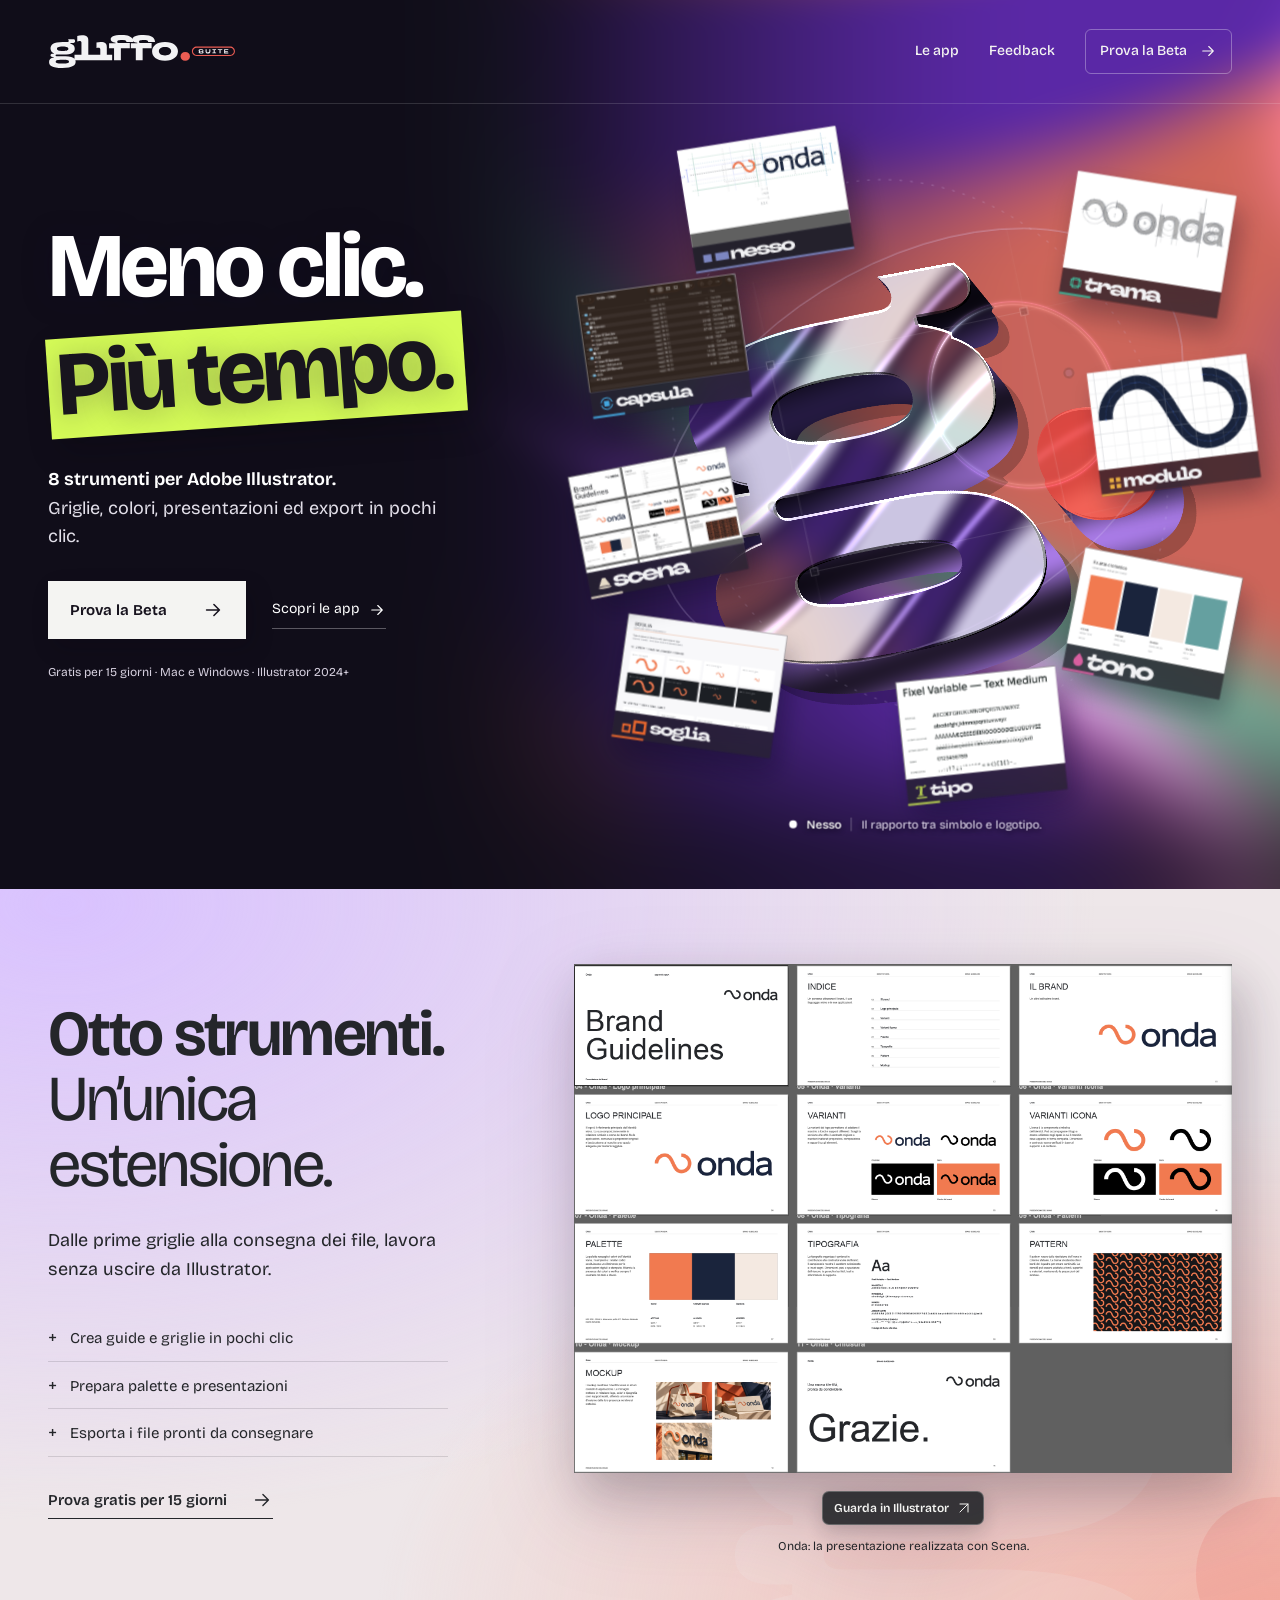
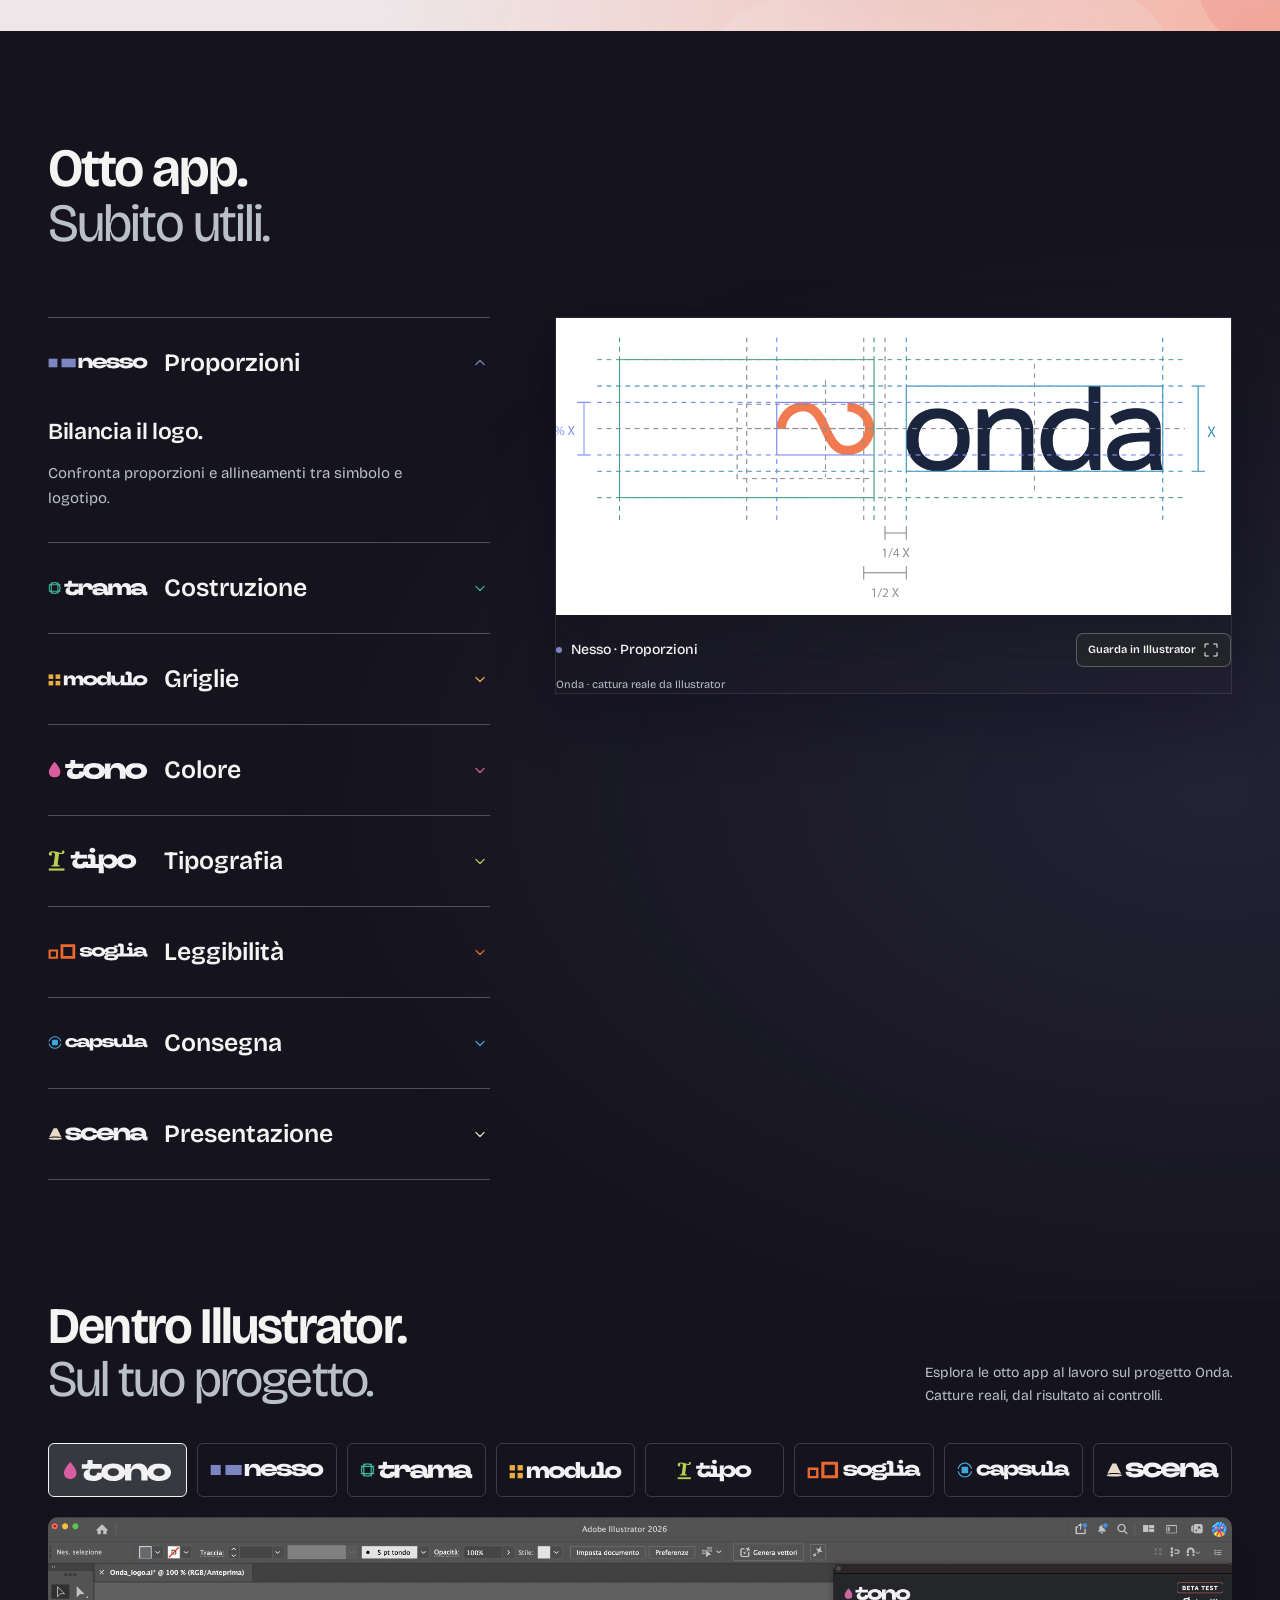
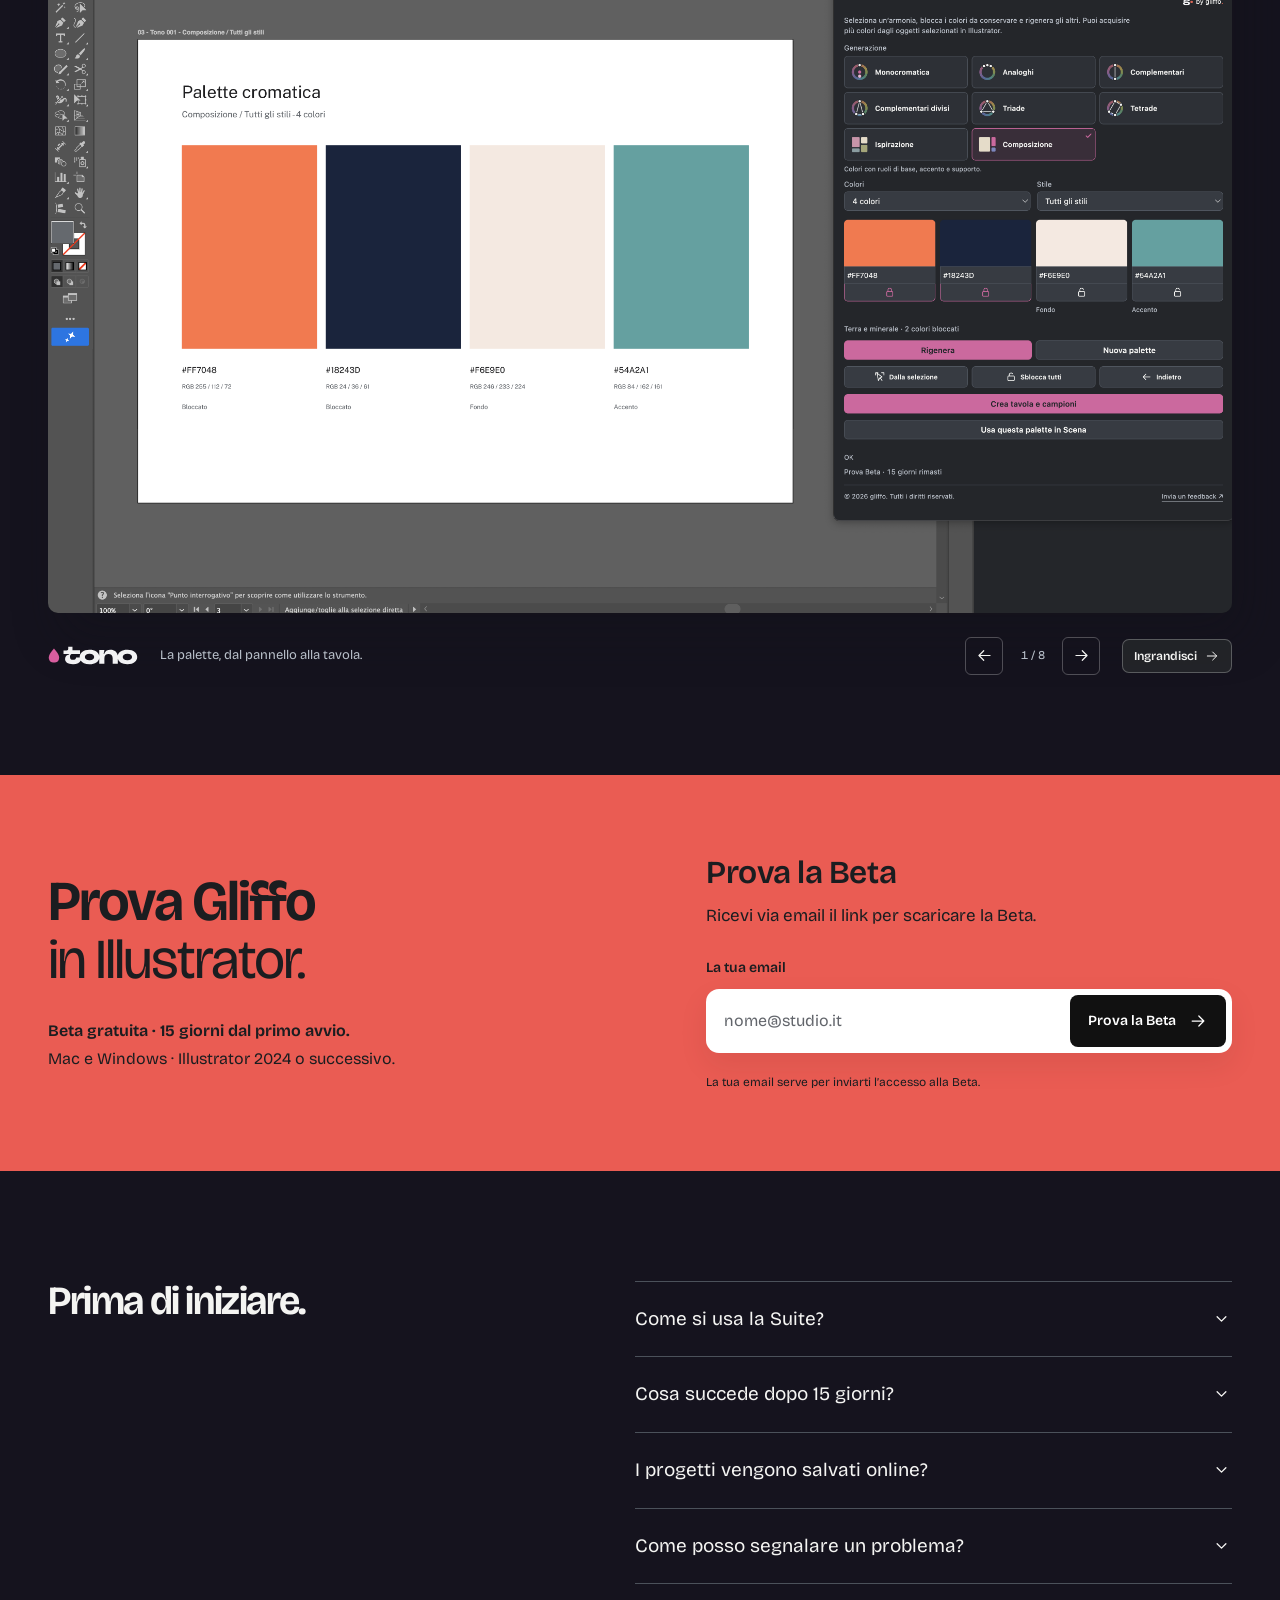
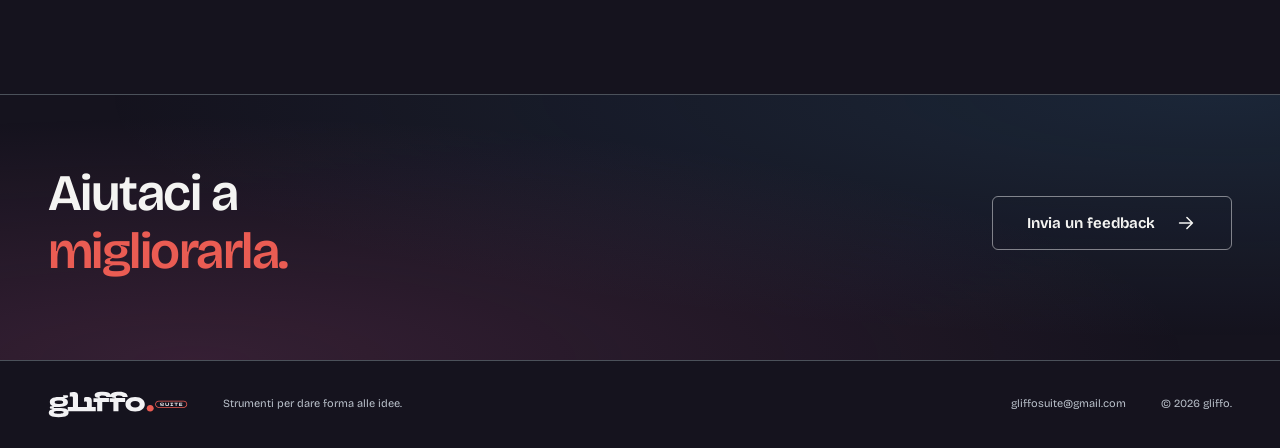
==== commit 21735f1b: "Add accessible slideshow of all eight native app captures" ====
--- a/index.html
+++ b/index.html
@@ -1,5 +1,5 @@
 <!doctype html>
-<html lang="it"><head><meta charset="utf-8"><meta name="viewport" content="width=device-width,initial-scale=1"><meta name="theme-color" content="#24262A"><meta name="description" content="Risparmia tempo in Adobe Illustrator con otto strumenti per griglie, colori, presentazioni ed export. Prova gratis la Beta per 15 giorni."><meta property="og:title" content="Gliffo Suite — Risparmia tempo in Adobe Illustrator"><meta property="og:description" content="Otto strumenti per l’identità visiva. Un’unica estensione per Adobe Illustrator."><title>Gliffo Suite — Risparmia tempo in Adobe Illustrator</title><link rel="icon" href="/assets/gliffo-icon.svg" type="image/svg+xml"><link rel="preload" href="/assets/fonts/BricolageGrotesque.ttf" as="font" type="font/ttf" crossorigin><link rel="stylesheet" href="/landing.css?v=8"><link rel="stylesheet" href="/experiment.css?v=2"><link rel="stylesheet" href="/results.css?v=2"></head>
+<html lang="it"><head><meta charset="utf-8"><meta name="viewport" content="width=device-width,initial-scale=1"><meta name="theme-color" content="#24262A"><meta name="description" content="Risparmia tempo in Adobe Illustrator con otto strumenti per griglie, colori, presentazioni ed export. Prova gratis la Beta per 15 giorni."><meta property="og:title" content="Gliffo Suite — Risparmia tempo in Adobe Illustrator"><meta property="og:description" content="Otto strumenti per l’identità visiva. Un’unica estensione per Adobe Illustrator."><title>Gliffo Suite — Risparmia tempo in Adobe Illustrator</title><link rel="icon" href="/assets/gliffo-icon.svg" type="image/svg+xml"><link rel="preload" href="/assets/fonts/BricolageGrotesque.ttf" as="font" type="font/ttf" crossorigin><link rel="stylesheet" href="/landing.css?v=8"><link rel="stylesheet" href="/experiment.css?v=2"><link rel="stylesheet" href="/results.css?v=3"></head>
 <body><a class="skip" href="#contenuto">Vai al contenuto</a>
 <div class="hero-world"><canvas id="liquid-canvas" aria-hidden="true"></canvas></div><header class="site-header"><a class="brand" href="/" aria-label="Gliffo Suite, pagina iniziale"><img src="/assets/gliffo-suite.svg" alt="Gliffo Suite" width="190" height="56"></a><nav aria-label="Navigazione principale"><a class="wide-link" href="#strumenti">Le app</a><a href="/feedback/">Feedback</a><a class="nav-download" href="#download">Prova la Beta <svg viewBox="0 0 24 24" aria-hidden="true"><path d="M5 12h14M13 6l6 6-6 6"/></svg></a></nav></header>
 <main id="contenuto">
@@ -9,7 +9,7 @@
 
 <section class="workspace-story" id="suite" aria-labelledby="workspace-title"><div class="story-copy"><h2 id="workspace-title">Otto strumenti.<br><span>Un’unica estensione.</span></h2><p>Dalle prime griglie alla consegna dei file, lavora senza uscire da Illustrator.</p><ul><li>Crea guide e griglie in pochi clic</li><li>Prepara palette e presentazioni</li><li>Esporta i file pronti da consegnare</li></ul><a class="dark-link" href="#download">Prova gratis per 15 giorni <svg viewBox="0 0 24 24" aria-hidden="true"><path d="M5 12h14M13 6l6 6-6 6"/></svg></a></div><figure class="suite-window"><div class="result-crop" style="--image-width:205.81655%;--image-left:-10.06711%;--image-top:-30.05780%;--result-ratio:2235/1730;--image-shift-y:-19.23077%"><img src="/assets/onda/scena.webp" alt="Onda: Presentazione, Scena" width="4600" height="2704" loading="lazy" decoding="async"></div><button class="screenshot-zoom suite-zoom" id="suite-zoom" type="button" aria-haspopup="dialog">Guarda in Illustrator <svg viewBox="0 0 24 24" aria-hidden="true"><path d="M6 18 18 6M6 6h12v12"/></svg></button><figcaption>Onda: la presentazione realizzata con Scena.</figcaption></figure><img class="story-decoration" src="/assets/gliffo-icon.svg" alt="" width="650" height="512" loading="lazy"></section>
 <section class="apps-section section-shell" id="strumenti" aria-labelledby="apps-title"><div class="apps-heading"><h2 id="apps-title">Otto app.<br><span>Subito utili.</span></h2></div><div class="app-explorer"><div class="app-list"><details class="app-row" id="app-nesso" data-app="nesso" data-image="/assets/onda/nesso.webp" data-crop="--image-width:196.49573%;--image-left:-8.33333%;--image-top:-91.26214%;--result-ratio:2340/1030;--image-shift-y:-34.78905%" data-note="Onda · cattura reale da Illustrator" data-button="Guarda in Illustrator" style="--tool:#7C86C1" open><summary><img class="app-name" src="/assets/apps/nesso.svg" alt="Nesso" width="104" height="26"><span>Proporzioni</span><svg viewBox="0 0 24 24" aria-hidden="true"><path d="m7 10 5 5 5-5"/></svg></summary><div class="app-detail"><h3>Bilancia il logo.</h3><p>Confronta proporzioni e allineamenti tra simbolo e logotipo.</p><a class="mobile-result" href="/assets/onda/nesso.webp" target="_blank" rel="noopener" aria-label="Guarda in Illustrator: Nesso"><div class="result-crop" style="--image-width:196.49573%;--image-left:-8.33333%;--image-top:-91.26214%;--result-ratio:2340/1030;--image-shift-y:-34.78905%"><img src="/assets/onda/nesso.webp" alt="Onda: Proporzioni, Nesso" width="4598" height="2702" loading="lazy" decoding="async"></div><span>Guarda in Illustrator <svg viewBox="0 0 24 24" aria-hidden="true"><path d="M6 18 18 6M6 6h12v12"/></svg></span><small>Onda · cattura reale da Illustrator</small></a></div></details><details class="app-row" id="app-trama" data-app="trama" data-image="/assets/onda/trama.webp" data-crop="--image-width:261.47727%;--image-left:-30.68182%;--image-top:-109.75610%;--result-ratio:1760/820;--image-shift-y:-33.28402%" data-note="Onda · cattura reale da Illustrator" data-button="Guarda in Illustrator" style="--tool:#40B497" ><summary><img class="app-name" src="/assets/apps/trama.svg" alt="Trama" width="104" height="26"><span>Costruzione</span><svg viewBox="0 0 24 24" aria-hidden="true"><path d="m7 10 5 5 5-5"/></svg></summary><div class="app-detail"><h3>Crea le guide del logo.</h3><p>Genera contorni, punti e maniglie di costruzione su copie del tuo segno.</p><a class="mobile-result" href="/assets/onda/trama.webp" target="_blank" rel="noopener" aria-label="Guarda in Illustrator: Trama"><div class="result-crop" style="--image-width:261.47727%;--image-left:-30.68182%;--image-top:-109.75610%;--result-ratio:1760/820;--image-shift-y:-33.28402%"><img src="/assets/onda/trama.webp" alt="Onda: Costruzione, Trama" width="4602" height="2704" loading="lazy" decoding="async"></div><span>Guarda in Illustrator <svg viewBox="0 0 24 24" aria-hidden="true"><path d="M6 18 18 6M6 6h12v12"/></svg></span><small>Onda · cattura reale da Illustrator</small></a></div></details><details class="app-row" id="app-modulo" data-app="modulo" data-image="/assets/onda/modulo.webp" data-crop="--image-width:227.42574%;--image-left:-18.81188%;--image-top:-62.50000%;--result-ratio:2020/1200;--image-shift-y:-27.81899%" data-note="Onda · cattura reale da Illustrator" data-button="Guarda in Illustrator" style="--tool:#E9AD41" ><summary><img class="app-name" src="/assets/apps/modulo.svg" alt="Modulo" width="104" height="26"><span>Griglie</span><svg viewBox="0 0 24 24" aria-hidden="true"><path d="m7 10 5 5 5-5"/></svg></summary><div class="app-detail"><h3>Griglie, senza disegnarle a mano.</h3><p>Crea griglie geometriche e imposta dimensioni, moduli e inclinazioni.</p><a class="mobile-result" href="/assets/onda/modulo.webp" target="_blank" rel="noopener" aria-label="Guarda in Illustrator: Modulo"><div class="result-crop" style="--image-width:227.42574%;--image-left:-18.81188%;--image-top:-62.50000%;--result-ratio:2020/1200;--image-shift-y:-27.81899%"><img src="/assets/onda/modulo.webp" alt="Onda: Griglie, Modulo" width="4594" height="2696" loading="lazy" decoding="async"></div><span>Guarda in Illustrator <svg viewBox="0 0 24 24" aria-hidden="true"><path d="M6 18 18 6M6 6h12v12"/></svg></span><small>Onda · cattura reale da Illustrator</small></a></div></details><details class="app-row" id="app-tono" data-app="tono" data-image="/assets/onda/tono.webp" data-crop="--image-width:180.70866%;--image-left:-13.77953%;--image-top:-26.53631%;--result-ratio:2540/1790;--image-shift-y:-17.61869%" data-note="Onda · cattura reale da Illustrator" data-button="Guarda in Illustrator" style="--tool:#D85E9F" ><summary><img class="app-name" src="/assets/apps/tono.svg" alt="Tono" width="104" height="26"><span>Colore</span><svg viewBox="0 0 24 24" aria-hidden="true"><path d="m7 10 5 5 5-5"/></svg></summary><div class="app-detail"><h3>La palette, pronta.</h3><p>Estrai colori, esplora armonie e invia la palette a Scena.</p><a class="mobile-result" href="/assets/onda/tono.webp" target="_blank" rel="noopener" aria-label="Guarda in Illustrator: Tono"><div class="result-crop" style="--image-width:180.70866%;--image-left:-13.77953%;--image-top:-26.53631%;--result-ratio:2540/1790;--image-shift-y:-17.61869%"><img src="/assets/onda/tono.webp" alt="Onda: Palette, Tono" width="4590" height="2696" loading="lazy" decoding="async"></div><span>Guarda in Illustrator <svg viewBox="0 0 24 24" aria-hidden="true"><path d="M6 18 18 6M6 6h12v12"/></svg></span><small>Onda · cattura reale da Illustrator</small></a></div></details><details class="app-row" id="app-tipo" data-app="tipo" data-image="/assets/onda/tipo.webp" data-crop="--image-width:222.12560%;--image-left:-14.29952%;--image-top:-40.75342%;--result-ratio:2070/1460;--image-shift-y:-22.03704%" data-note="Onda · cattura reale da Illustrator" data-button="Guarda in Illustrator" style="--tool:#B7D050" ><summary><img class="app-name" src="/assets/apps/tipo.svg" alt="Tipo" width="104" height="26"><span>Tipografia</span><svg viewBox="0 0 24 24" aria-hidden="true"><path d="m7 10 5 5 5-5"/></svg></summary><div class="app-detail"><h3>Confronta i tuoi font.</h3><p>Crea un campionario con i caratteri installati e scegli quelli del brand.</p><a class="mobile-result" href="/assets/onda/tipo.webp" target="_blank" rel="noopener" aria-label="Guarda in Illustrator: Tipo"><div class="result-crop" style="--image-width:222.12560%;--image-left:-14.29952%;--image-top:-40.75342%;--result-ratio:2070/1460;--image-shift-y:-22.03704%"><img src="/assets/onda/tipo.webp" alt="Onda: Tipografia, Tipo" width="4598" height="2700" loading="lazy" decoding="async"></div><span>Guarda in Illustrator <svg viewBox="0 0 24 24" aria-hidden="true"><path d="M6 18 18 6M6 6h12v12"/></svg></span><small>Onda · cattura reale da Illustrator</small></a></div></details><details class="app-row" id="app-soglia" data-app="soglia" data-image="/assets/onda/soglia.webp" data-crop="--image-width:203.36283%;--image-left:-14.24779%;--image-top:-14.41441%;--result-ratio:2260/2220;--image-shift-y:-11.88707%" data-note="Onda · cattura reale da Illustrator" data-button="Guarda in Illustrator" style="--tool:#EC682D" ><summary><img class="app-name" src="/assets/apps/soglia.svg" alt="Soglia" width="104" height="26"><span>Leggibilità</span><svg viewBox="0 0 24 24" aria-hidden="true"><path d="m7 10 5 5 5-5"/></svg></summary><div class="app-detail"><h3>Il logo si legge anche in piccolo?</h3><p>Confronta dimensioni e fondi chiari o scuri, per stampa e schermo.</p><a class="mobile-result" href="/assets/onda/soglia.webp" target="_blank" rel="noopener" aria-label="Guarda in Illustrator: Soglia"><div class="result-crop" style="--image-width:203.36283%;--image-left:-14.24779%;--image-top:-14.41441%;--result-ratio:2260/2220;--image-shift-y:-11.88707%"><img src="/assets/onda/soglia.webp" alt="Onda: Leggibilità, Soglia" width="4596" height="2692" loading="lazy" decoding="async"></div><span>Guarda in Illustrator <svg viewBox="0 0 24 24" aria-hidden="true"><path d="M6 18 18 6M6 6h12v12"/></svg></span><small>Onda · cattura reale da Illustrator</small></a></div></details><details class="app-row" id="app-capsula" data-app="capsula" data-image="/assets/onda/capsula.webp" data-crop="--image-width:100.00000%;--image-left:0.00000%;--image-top:0.00000%;--result-ratio:1472/840;--image-shift-y:0.00000%" data-note="Onda · file esportati con Capsula" data-button="Guarda i file esportati" style="--tool:#43A6DE" ><summary><img class="app-name" src="/assets/apps/capsula.svg" alt="Capsula" width="104" height="26"><span>Consegna</span><svg viewBox="0 0 24 24" aria-hidden="true"><path d="m7 10 5 5 5-5"/></svg></summary><div class="app-detail"><h3>I file pronti da consegnare.</h3><p>Esporta SVG, PDF, PNG, AI, EPS e JPG in un unico pacchetto.</p><a class="mobile-result" href="/assets/onda/capsula.webp" target="_blank" rel="noopener" aria-label="Guarda i file esportati: Capsula"><div class="result-crop" style="--image-width:100.00000%;--image-left:0.00000%;--image-top:0.00000%;--result-ratio:1472/840;--image-shift-y:0.00000%"><img src="/assets/onda/capsula.webp" alt="Onda: Consegna, Capsula" width="1472" height="1236" loading="lazy" decoding="async"></div><span>Guarda i file esportati <svg viewBox="0 0 24 24" aria-hidden="true"><path d="M6 18 18 6M6 6h12v12"/></svg></span><small>Onda · file esportati con Capsula</small></a></div></details><details class="app-row" id="app-scena" data-app="scena" data-image="/assets/onda/scena.webp" data-crop="--image-width:205.81655%;--image-left:-10.06711%;--image-top:-30.05780%;--result-ratio:2235/1730;--image-shift-y:-19.23077%" data-note="Onda · cattura reale da Illustrator" data-button="Guarda in Illustrator" style="--tool:#E7DCC8" ><summary><img class="app-name" src="/assets/apps/scena.svg" alt="Scena" width="104" height="26"><span>Presentazione</span><svg viewBox="0 0 24 24" aria-hidden="true"><path d="m7 10 5 5 5-5"/></svg></summary><div class="app-detail"><h3>Presenta il brand.</h3><p>Impagina logo, palette, font e fino a sei mockup in una presentazione modificabile.</p><a class="mobile-result" href="/assets/onda/scena.webp" target="_blank" rel="noopener" aria-label="Guarda in Illustrator: Scena"><div class="result-crop" style="--image-width:205.81655%;--image-left:-10.06711%;--image-top:-30.05780%;--result-ratio:2235/1730;--image-shift-y:-19.23077%"><img src="/assets/onda/scena.webp" alt="Onda: Presentazione, Scena" width="4600" height="2704" loading="lazy" decoding="async"></div><span>Guarda in Illustrator <svg viewBox="0 0 24 24" aria-hidden="true"><path d="M6 18 18 6M6 6h12v12"/></svg></span><small>Onda · cattura reale da Illustrator</small></a></div></details></div><figure class="app-preview" style="--tool:#7C86C1"><div class="preview-dots" aria-hidden="true"><i></i><i></i><i></i></div><div class="preview-screen"><div class="result-crop" style="--image-width:196.49573%;--image-left:-8.33333%;--image-top:-91.26214%;--result-ratio:2340/1030;--image-shift-y:-34.78905%"><img id="app-screenshot" src="/assets/onda/nesso.webp" alt="Onda: Proporzioni, Nesso" width="4598" height="2702" loading="lazy" decoding="async"></div></div><button class="screenshot-zoom preview-zoom" id="preview-zoom" type="button" aria-haspopup="dialog" aria-label="Apri la cattura completa">Guarda in Illustrator <svg viewBox="0 0 24 24" aria-hidden="true"><path d="M8 3H3v5M16 3h5v5M3 16v5h5M21 16v5h-5"/></svg></button><figcaption id="preview-caption">Nesso · Proporzioni</figcaption><p class="preview-note">Onda · cattura reale da Illustrator</p></figure></div></section>
-<section class="native-proof section-shell" aria-labelledby="native-title"><div class="native-heading"><h2 id="native-title">Dentro Illustrator.<br><span>Sul tuo progetto.</span></h2><p>La palette di Onda, dal pannello Tono alla tavola.<br>Una cattura reale del lavoro in Illustrator.</p></div><figure><img src="/assets/onda/tono.webp" alt="Adobe Illustrator con la palette Onda generata da Tono e i controlli dei colori" width="4590" height="2696" loading="lazy" decoding="async"><figcaption><span><img src="/assets/apps/tono.svg" alt="Tono" width="100" height="26">Colore e risultato, nello stesso spazio.</span><button class="screenshot-zoom" type="button" data-open-shot="/assets/onda/tono.webp" data-shot-title="Tono e la palette Onda, dentro Illustrator">Ingrandisci <svg viewBox="0 0 24 24" aria-hidden="true"><path d="M6 18 18 6M6 6h12v12"/></svg></button></figcaption></figure></section><section class="download-section beta-access" id="download" aria-labelledby="download-title"><div class="download-copy"><h2 id="download-title">Prova Gliffo<br><span>in Illustrator.</span></h2><p><strong>Beta gratuita · 15 giorni dal primo avvio.</strong><br>Mac e Windows · Illustrator 2024 o successivo.</p></div><div class="beta-entry"><h3>Prova la Beta</h3><p>Ricevi via email il link per scaricare la Beta.</p><!-- BETA_FORM_START --><form class="beta-native-form" action="https://formspree.io/f/mgaarvej" method="POST"><label for="beta-email">La tua email</label><div class="email-shell"><input id="beta-email" name="email" type="email" placeholder="nome@studio.it" autocomplete="email" inputmode="email" required maxlength="254" aria-describedby="beta-email-purpose beta-form-status"><button type="submit">Prova la Beta <svg viewBox="0 0 24 24" aria-hidden="true"><path d="M5 12h14M13 6l6 6-6 6"/></svg></button></div><input type="hidden" name="gliffo_beta_source" value="GLIFFO_BETA_mgaarvej"><div class="beta-honeypot" aria-hidden="true"><label for="beta-website">Lascia vuoto questo campo</label><input id="beta-website" name="_honey" type="text" tabindex="-1" autocomplete="off"></div><p class="beta-form-message" id="beta-form-status" role="status" aria-live="polite" aria-atomic="true"></p></form><!-- BETA_FORM_END --><p class="beta-purpose" id="beta-email-purpose">La tua email serve per inviarti l’accesso alla Beta.</p></div></section>
+<section class="native-proof section-shell" aria-labelledby="native-title" aria-roledescription="carosello"><div class="native-heading"><h2 id="native-title">Dentro Illustrator.<br><span>Sul tuo progetto.</span></h2><p>Esplora le otto app al lavoro sul progetto Onda.<br>Catture reali, dal risultato ai controlli.</p></div><div class="gallery-tools" aria-label="Scegli lo strumento" hidden><button type="button" data-gallery-app="tono" aria-pressed="true" aria-label="Mostra Tono" aria-controls="gallery-stage"><img src="/assets/apps/tono.svg" alt="" width="100" height="26"><span>Tono</span></button><button type="button" data-gallery-app="nesso" aria-pressed="false" aria-label="Mostra Nesso" aria-controls="gallery-stage"><img src="/assets/apps/nesso.svg" alt="" width="100" height="26"><span>Nesso</span></button><button type="button" data-gallery-app="trama" aria-pressed="false" aria-label="Mostra Trama" aria-controls="gallery-stage"><img src="/assets/apps/trama.svg" alt="" width="100" height="26"><span>Trama</span></button><button type="button" data-gallery-app="modulo" aria-pressed="false" aria-label="Mostra Modulo" aria-controls="gallery-stage"><img src="/assets/apps/modulo.svg" alt="" width="100" height="26"><span>Modulo</span></button><button type="button" data-gallery-app="tipo" aria-pressed="false" aria-label="Mostra Tipo" aria-controls="gallery-stage"><img src="/assets/apps/tipo.svg" alt="" width="100" height="26"><span>Tipo</span></button><button type="button" data-gallery-app="soglia" aria-pressed="false" aria-label="Mostra Soglia" aria-controls="gallery-stage"><img src="/assets/apps/soglia.svg" alt="" width="100" height="26"><span>Soglia</span></button><button type="button" data-gallery-app="capsula" aria-pressed="false" aria-label="Mostra Capsula" aria-controls="gallery-stage"><img src="/assets/apps/capsula.svg" alt="" width="100" height="26"><span>Capsula</span></button><button type="button" data-gallery-app="scena" aria-pressed="false" aria-label="Mostra Scena" aria-controls="gallery-stage"><img src="/assets/apps/scena.svg" alt="" width="100" height="26"><span>Scena</span></button></div><figure><div class="gallery-stage" id="gallery-stage"><img id="gallery-image" src="/assets/onda/tono.webp" alt="Tono: la palette Onda e i controlli dei colori dentro Adobe Illustrator" width="4590" height="2696" loading="lazy" decoding="async"></div><figcaption><span><img id="gallery-logo" src="/assets/apps/tono.svg" alt="Tono" width="100" height="26"><span id="gallery-description">La palette, dal pannello alla tavola.</span></span><div class="gallery-actions"><div class="gallery-arrows" hidden><button type="button" data-gallery-prev aria-label="Schermata precedente"><svg viewBox="0 0 24 24" aria-hidden="true"><path d="M19 12H5M11 6l-6 6 6 6"/></svg></button><span id="gallery-count" aria-live="polite" aria-atomic="true">1 / 8</span><button type="button" data-gallery-next aria-label="Schermata successiva"><svg viewBox="0 0 24 24" aria-hidden="true"><path d="M5 12h14M13 6l6 6-6 6"/></svg></button></div><button class="screenshot-zoom" id="gallery-zoom" type="button" data-open-shot="/assets/onda/tono.webp" data-shot-title="Tono e la palette Onda, dentro Illustrator">Ingrandisci <svg viewBox="0 0 24 24" aria-hidden="true"><path d="M5 12h14M13 6l6 6-6 6"/></svg></button></div></figcaption><p id="gallery-status" class="gallery-status" role="status" aria-live="polite"></p></figure><noscript><p class="gallery-fallback">Apri le altre catture: <a href="/assets/onda/tono.webp" target="_blank" rel="noopener">Tono</a> · <a href="/assets/onda/nesso.webp" target="_blank" rel="noopener">Nesso</a> · <a href="/assets/onda/trama.webp" target="_blank" rel="noopener">Trama</a> · <a href="/assets/onda/modulo.webp" target="_blank" rel="noopener">Modulo</a> · <a href="/assets/onda/tipo.webp" target="_blank" rel="noopener">Tipo</a> · <a href="/assets/onda/soglia.webp" target="_blank" rel="noopener">Soglia</a> · <a href="/assets/onda/capsula.webp" target="_blank" rel="noopener">Capsula</a> · <a href="/assets/onda/scena.webp" target="_blank" rel="noopener">Scena</a>.</p></noscript></section><section class="download-section beta-access" id="download" aria-labelledby="download-title"><div class="download-copy"><h2 id="download-title">Prova Gliffo<br><span>in Illustrator.</span></h2><p><strong>Beta gratuita · 15 giorni dal primo avvio.</strong><br>Mac e Windows · Illustrator 2024 o successivo.</p></div><div class="beta-entry"><h3>Prova la Beta</h3><p>Ricevi via email il link per scaricare la Beta.</p><!-- BETA_FORM_START --><form class="beta-native-form" action="https://formspree.io/f/mgaarvej" method="POST"><label for="beta-email">La tua email</label><div class="email-shell"><input id="beta-email" name="email" type="email" placeholder="nome@studio.it" autocomplete="email" inputmode="email" required maxlength="254" aria-describedby="beta-email-purpose beta-form-status"><button type="submit">Prova la Beta <svg viewBox="0 0 24 24" aria-hidden="true"><path d="M5 12h14M13 6l6 6-6 6"/></svg></button></div><input type="hidden" name="gliffo_beta_source" value="GLIFFO_BETA_mgaarvej"><div class="beta-honeypot" aria-hidden="true"><label for="beta-website">Lascia vuoto questo campo</label><input id="beta-website" name="_honey" type="text" tabindex="-1" autocomplete="off"></div><p class="beta-form-message" id="beta-form-status" role="status" aria-live="polite" aria-atomic="true"></p></form><!-- BETA_FORM_END --><p class="beta-purpose" id="beta-email-purpose">La tua email serve per inviarti l’accesso alla Beta.</p></div></section>
 <section class="faq-section section-shell" aria-labelledby="faq-title"><h2 id="faq-title">Prima di iniziare.</h2><div><details><summary>Come si usa la Suite? <svg viewBox="0 0 24 24" aria-hidden="true"><path d="m7 10 5 5 5-5"/></svg></summary><p>Installa la Beta con Illustrator chiuso. Poi apri Finestra → Estensioni → Gliffo Suite PRO.</p></details><details><summary>Cosa succede dopo 15 giorni? <svg viewBox="0 0 24 24" aria-hidden="true"><path d="m7 10 5 5 5-5"/></svg></summary><p>La prova termina. I tuoi file restano utilizzabili e puoi ancora salvare il progetto.</p></details><details><summary>I progetti vengono salvati online? <svg viewBox="0 0 24 24" aria-hidden="true"><path d="m7 10 5 5 5-5"/></svg></summary><p>No. Progetti e risorse restano in una cartella sul tuo computer.</p></details><details><summary>Come posso segnalare un problema? <svg viewBox="0 0 24 24" aria-hidden="true"><path d="m7 10 5 5 5-5"/></svg></summary><p>Invia bug e idee dal <a href="/feedback/">modulo feedback</a>. Non serve un account.</p></details></div></section>
 <section class="feedback-invite section-shell"><p>Aiutaci a<br><span>migliorarla.</span></p><a class="button outline" href="/feedback/">Invia un feedback <svg viewBox="0 0 24 24" aria-hidden="true"><path d="M5 12h14M13 6l6 6-6 6"/></svg></a></section>
-</main><footer class="site-footer"><a class="brand" href="/" aria-label="Gliffo Suite"><img src="/assets/gliffo-suite.svg" alt="Gliffo Suite" width="190" height="56"></a><p>Strumenti per dare forma alle idee.</p><a href="mailto:gliffosuite@gmail.com">gliffosuite@gmail.com</a><span>© 2026 gliffo.</span></footer><script src="/liquid.js?v=2" defer></script><script src="/landing.js?v=4" defer></script><script src="/beta-email.js?v=3" defer></script><dialog id="screenshot-dialog" aria-labelledby="screenshot-title"><div class="screenshot-toolbar"><h2 id="screenshot-title">Esplora il risultato</h2><div><a id="screenshot-file" href="/assets/onda/nesso.webp" target="_blank" rel="noopener">Apri immagine</a><button type="button" data-close-screenshot aria-label="Chiudi anteprima">Chiudi <svg viewBox="0 0 24 24" aria-hidden="true"><path d="m6 6 12 12M18 6 6 18"/></svg></button></div></div><div class="screenshot-scroll" tabindex="0" role="region" aria-label="Esempio vettoriale ingrandito"><img id="screenshot-full" alt="" width="720" decoding="async"></div><p class="screenshot-note">Cattura fornita dall’autore. Onda è un progetto dimostrativo.</p></dialog><script src="/screenshots.js?v=3" defer></script></body></html>+</main><footer class="site-footer"><a class="brand" href="/" aria-label="Gliffo Suite"><img src="/assets/gliffo-suite.svg" alt="Gliffo Suite" width="190" height="56"></a><p>Strumenti per dare forma alle idee.</p><a href="mailto:gliffosuite@gmail.com">gliffosuite@gmail.com</a><span>© 2026 gliffo.</span></footer><script src="/liquid.js?v=2" defer></script><script src="/landing.js?v=4" defer></script><script src="/beta-email.js?v=3" defer></script><dialog id="screenshot-dialog" aria-labelledby="screenshot-title"><div class="screenshot-toolbar"><h2 id="screenshot-title">Esplora il risultato</h2><div><a id="screenshot-file" href="/assets/onda/nesso.webp" target="_blank" rel="noopener">Apri immagine</a><button type="button" data-close-screenshot aria-label="Chiudi anteprima">Chiudi <svg viewBox="0 0 24 24" aria-hidden="true"><path d="m6 6 12 12M18 6 6 18"/></svg></button></div></div><div class="screenshot-scroll" tabindex="0" role="region" aria-label="Esempio vettoriale ingrandito"><img id="screenshot-full" alt="" width="720" decoding="async"></div><p class="screenshot-note">Cattura fornita dall’autore. Onda è un progetto dimostrativo.</p></dialog><script src="/screenshots.js?v=3" defer></script><script src="/gallery.js?v=1" defer></script></body></html>
--- a/results.css
+++ b/results.css
@@ -15,3 +15,8 @@
 .result-crop>img{top:0!important;transform:translateY(var(--image-shift-y,0%))!important}
 
 .result-crop>img{pointer-events:none}.suite-window .suite-zoom{position:relative;z-index:2;bottom:auto;right:auto}.mobile-result>span svg{width:14px;height:14px;display:inline;vertical-align:middle;margin-left:5px}.native-proof .screenshot-zoom svg,.suite-zoom svg{width:16px;height:16px}
+/* Manual gallery: stable frame, named controls and original-resolution zoom. */
+.gallery-tools{display:grid;grid-template-columns:repeat(8,minmax(0,1fr));gap:10px;margin-bottom:20px}.gallery-tools[hidden],.gallery-arrows[hidden]{display:none}.gallery-tools button{min-width:0;display:flex;align-items:center;justify-content:center;height:54px;background:transparent;border:1px solid #ffffff2c;border-radius:6px;padding:11px 12px;cursor:pointer;color:var(--ink);transition:background .15s,border-color .15s}.gallery-tools button>img{max-width:100%;width:auto;height:23px;object-fit:contain}.gallery-tools button>span{position:absolute;width:1px;height:1px;overflow:hidden;clip-path:inset(50%)}.gallery-tools button:hover{background:#363940}.gallery-tools button[aria-pressed=true]{background:#363940;border-color:#f4f4f2}.gallery-stage{aspect-ratio:4590/2696;background:#17181c;border-radius:10px;overflow:hidden;touch-action:pan-y;box-shadow:12px 24px 48px #11131855}.gallery-stage>img{width:100%;height:100%;object-fit:contain;display:block}.native-proof .gallery-actions{display:flex;align-items:center;gap:22px}.gallery-arrows{display:flex;align-items:center;gap:13px}.gallery-arrows button{width:38px;height:38px;display:flex;align-items:center;justify-content:center;background:transparent;border:1px solid #ffffff40;border-radius:6px;color:var(--ink);cursor:pointer}.gallery-arrows button:hover{background:#363940}.gallery-arrows svg{width:19px;height:19px}.gallery-arrows #gallery-count{font-size:12px;font-variant-numeric:tabular-nums;white-space:nowrap;color:var(--muted);min-width:33px;text-align:center}.gallery-status{font-size:13px;color:#f5beb7;margin-top:12px}.gallery-status:empty{display:none}.gallery-fallback{font-size:13px;color:var(--muted);margin-top:20px}.gallery-fallback a{text-decoration:underline;text-underline-offset:4px}
+@media(max-width:900px){.gallery-tools{grid-template-columns:repeat(4,minmax(0,1fr))}.native-proof figcaption{flex-wrap:wrap}.native-proof .gallery-actions{margin-left:auto}}
+@media(max-width:760px){.gallery-tools{gap:8px;margin-bottom:16px}.gallery-tools button{height:44px;padding:9px}.gallery-tools button>img{height:20px}.native-proof figcaption{display:block}.native-proof figcaption>span{display:flex;align-items:center;gap:18px}.native-proof figcaption>span>img{flex:none;width:80px;margin:0}.native-proof .gallery-actions{justify-content:space-between;margin-top:20px;gap:16px}.gallery-arrows{gap:10px}.gallery-stage{border-radius:6px}.gallery-arrows button{width:40px;height:40px}}
+@media(prefers-reduced-motion:reduce){.gallery-tools button{transition:none}}
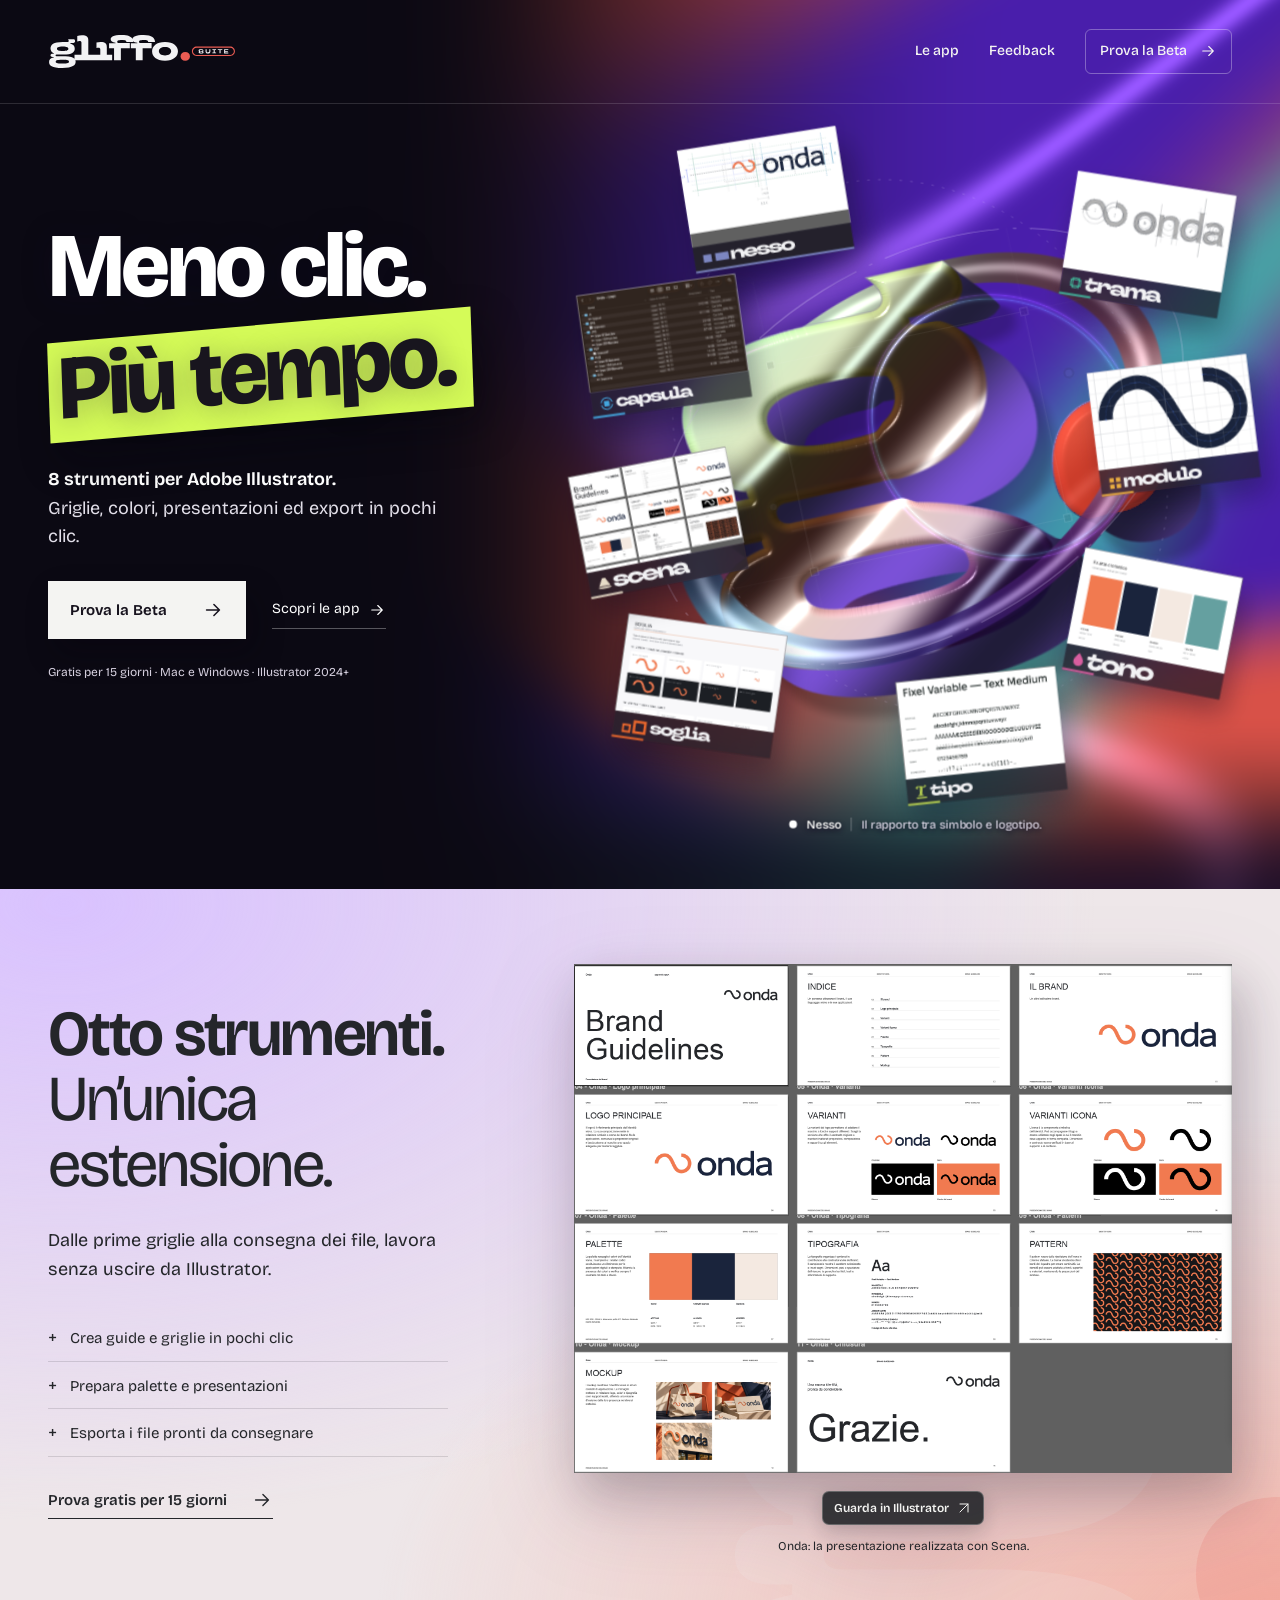
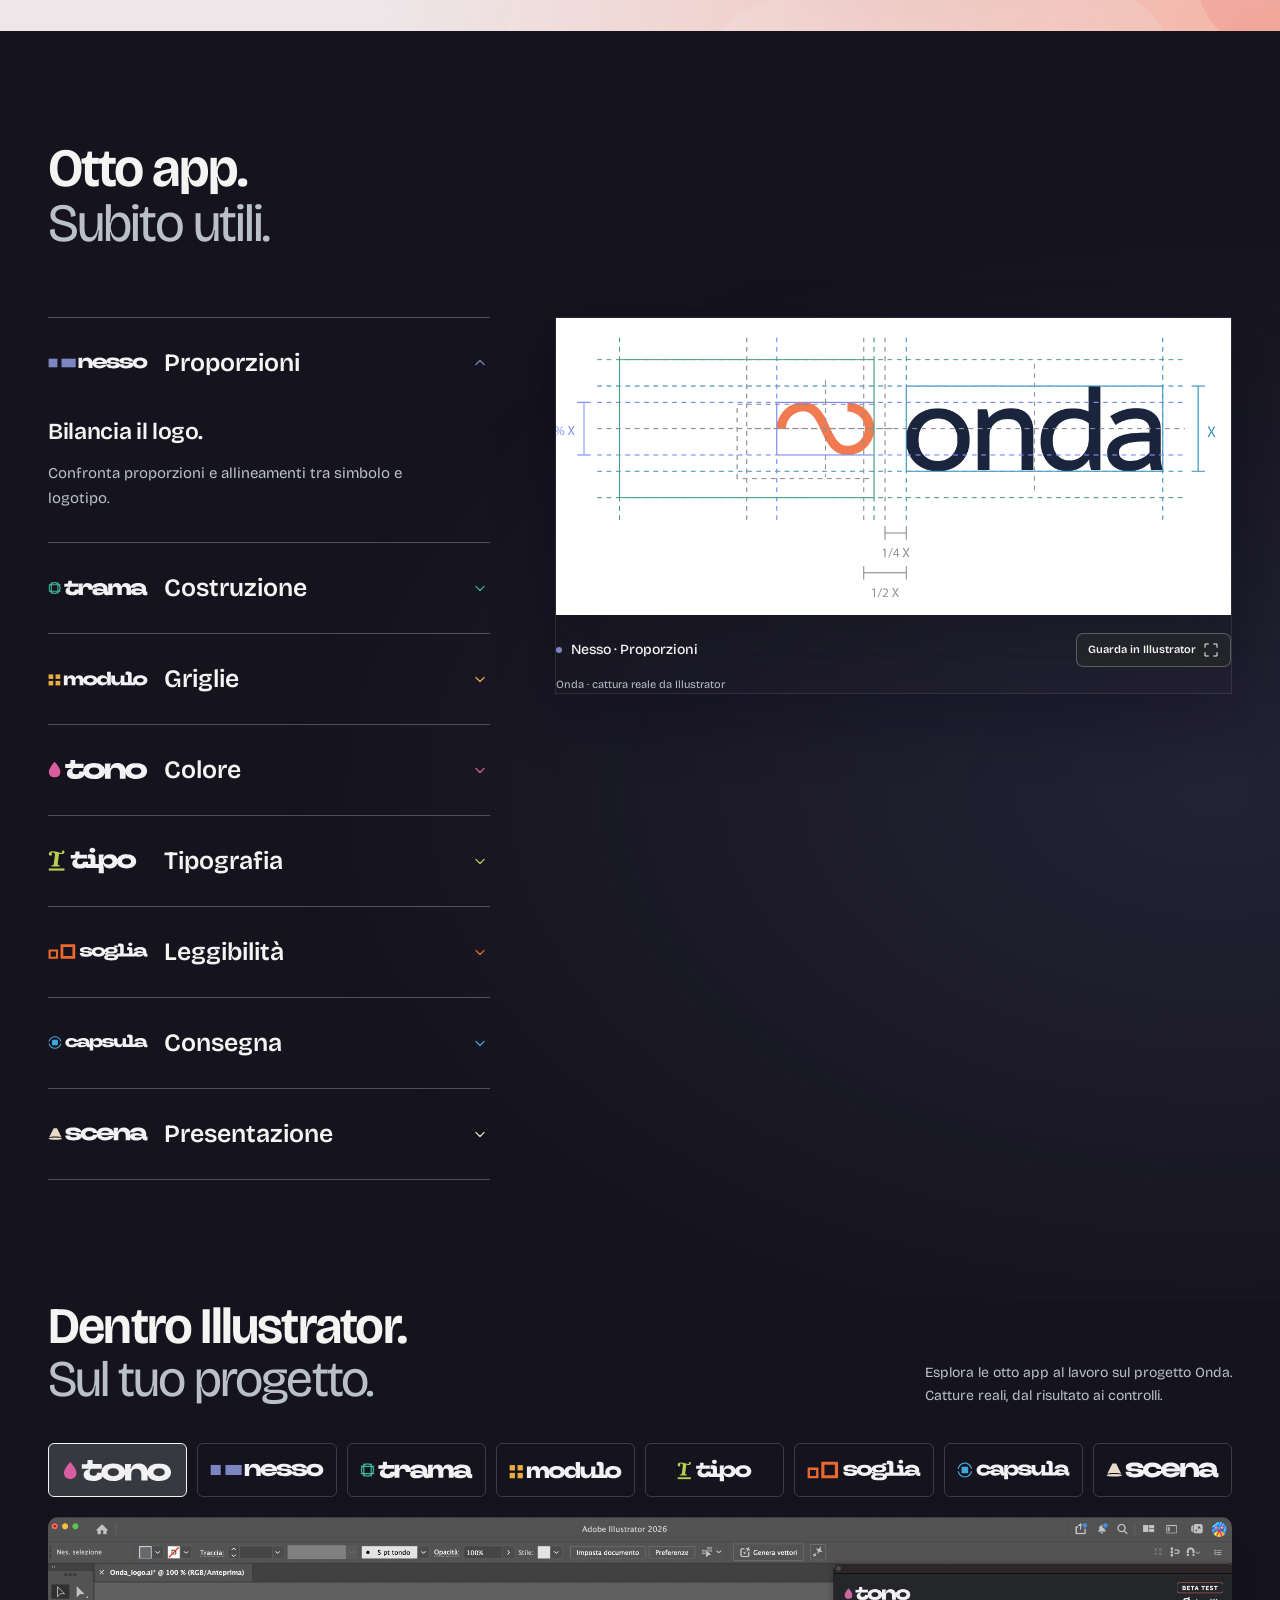
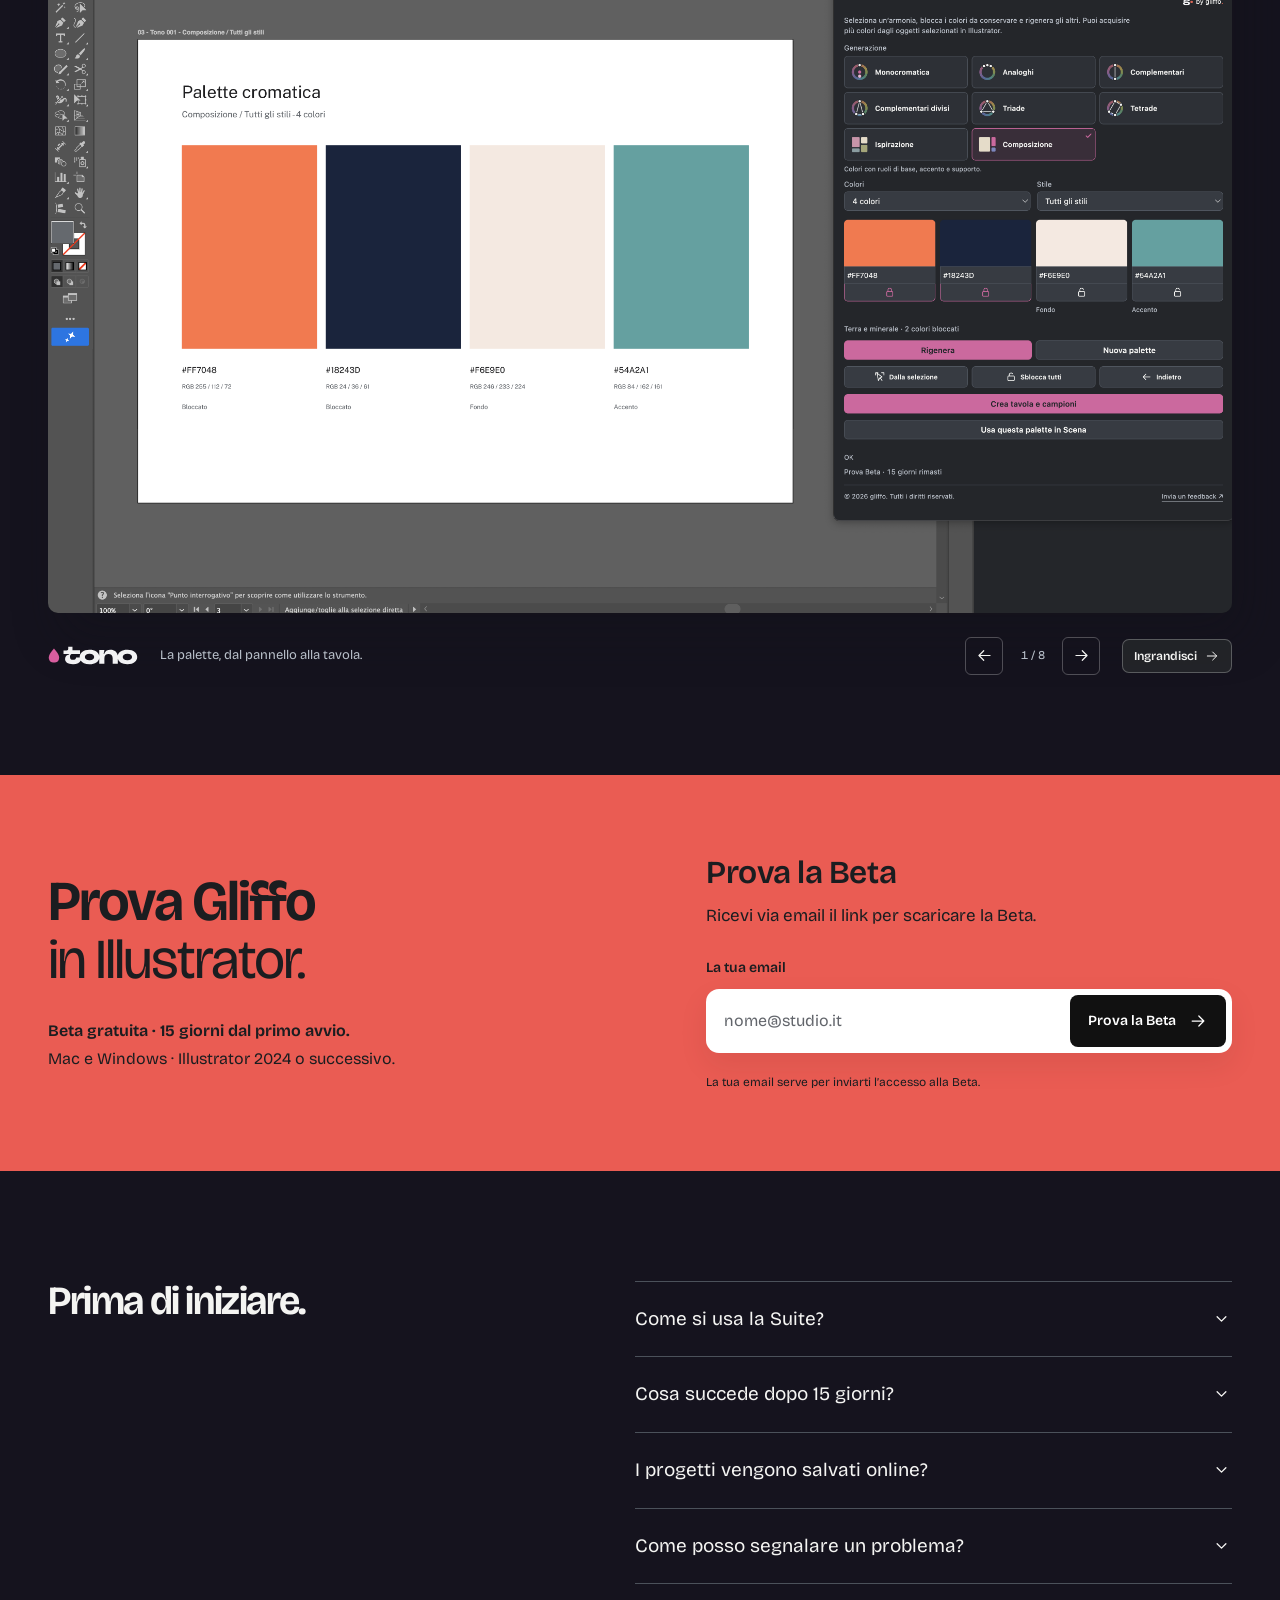
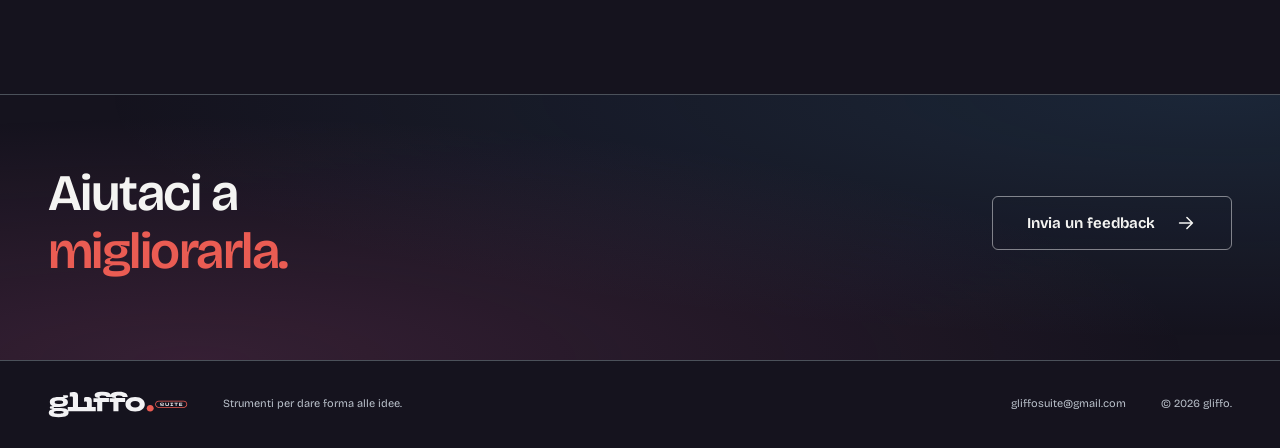
==== commit 6569f68b: "Render smoother Gliffo sculpture with high-density SDF chrome and refractive orbit" ====
--- a/index.html
+++ b/index.html
@@ -1,5 +1,5 @@
 <!doctype html>
-<html lang="it"><head><meta charset="utf-8"><meta name="viewport" content="width=device-width,initial-scale=1"><meta name="theme-color" content="#24262A"><meta name="description" content="Risparmia tempo in Adobe Illustrator con otto strumenti per griglie, colori, presentazioni ed export. Prova gratis la Beta per 15 giorni."><meta property="og:title" content="Gliffo Suite — Risparmia tempo in Adobe Illustrator"><meta property="og:description" content="Otto strumenti per l’identità visiva. Un’unica estensione per Adobe Illustrator."><title>Gliffo Suite — Risparmia tempo in Adobe Illustrator</title><link rel="icon" href="/assets/gliffo-icon.svg" type="image/svg+xml"><link rel="preload" href="/assets/fonts/BricolageGrotesque.ttf" as="font" type="font/ttf" crossorigin><link rel="stylesheet" href="/landing.css?v=8"><link rel="stylesheet" href="/experiment.css?v=2"><link rel="stylesheet" href="/results.css?v=3"></head>
+<html lang="it"><head><meta charset="utf-8"><meta name="viewport" content="width=device-width,initial-scale=1"><meta name="theme-color" content="#24262A"><meta name="description" content="Risparmia tempo in Adobe Illustrator con otto strumenti per griglie, colori, presentazioni ed export. Prova gratis la Beta per 15 giorni."><meta property="og:title" content="Gliffo Suite — Risparmia tempo in Adobe Illustrator"><meta property="og:description" content="Otto strumenti per l’identità visiva. Un’unica estensione per Adobe Illustrator."><title>Gliffo Suite — Risparmia tempo in Adobe Illustrator</title><link rel="icon" href="/assets/gliffo-icon.svg" type="image/svg+xml"><link rel="preload" href="/assets/fonts/BricolageGrotesque.ttf" as="font" type="font/ttf" crossorigin><link rel="stylesheet" href="/landing.css?v=8"><link rel="stylesheet" href="/experiment.css?v=3"><link rel="stylesheet" href="/results.css?v=3"></head>
 <body><a class="skip" href="#contenuto">Vai al contenuto</a>
 <div class="hero-world"><canvas id="liquid-canvas" aria-hidden="true"></canvas></div><header class="site-header"><a class="brand" href="/" aria-label="Gliffo Suite, pagina iniziale"><img src="/assets/gliffo-suite.svg" alt="Gliffo Suite" width="190" height="56"></a><nav aria-label="Navigazione principale"><a class="wide-link" href="#strumenti">Le app</a><a href="/feedback/">Feedback</a><a class="nav-download" href="#download">Prova la Beta <svg viewBox="0 0 24 24" aria-hidden="true"><path d="M5 12h14M13 6l6 6-6 6"/></svg></a></nav></header>
 <main id="contenuto">
@@ -12,4 +12,4 @@
 <section class="native-proof section-shell" aria-labelledby="native-title" aria-roledescription="carosello"><div class="native-heading"><h2 id="native-title">Dentro Illustrator.<br><span>Sul tuo progetto.</span></h2><p>Esplora le otto app al lavoro sul progetto Onda.<br>Catture reali, dal risultato ai controlli.</p></div><div class="gallery-tools" aria-label="Scegli lo strumento" hidden><button type="button" data-gallery-app="tono" aria-pressed="true" aria-label="Mostra Tono" aria-controls="gallery-stage"><img src="/assets/apps/tono.svg" alt="" width="100" height="26"><span>Tono</span></button><button type="button" data-gallery-app="nesso" aria-pressed="false" aria-label="Mostra Nesso" aria-controls="gallery-stage"><img src="/assets/apps/nesso.svg" alt="" width="100" height="26"><span>Nesso</span></button><button type="button" data-gallery-app="trama" aria-pressed="false" aria-label="Mostra Trama" aria-controls="gallery-stage"><img src="/assets/apps/trama.svg" alt="" width="100" height="26"><span>Trama</span></button><button type="button" data-gallery-app="modulo" aria-pressed="false" aria-label="Mostra Modulo" aria-controls="gallery-stage"><img src="/assets/apps/modulo.svg" alt="" width="100" height="26"><span>Modulo</span></button><button type="button" data-gallery-app="tipo" aria-pressed="false" aria-label="Mostra Tipo" aria-controls="gallery-stage"><img src="/assets/apps/tipo.svg" alt="" width="100" height="26"><span>Tipo</span></button><button type="button" data-gallery-app="soglia" aria-pressed="false" aria-label="Mostra Soglia" aria-controls="gallery-stage"><img src="/assets/apps/soglia.svg" alt="" width="100" height="26"><span>Soglia</span></button><button type="button" data-gallery-app="capsula" aria-pressed="false" aria-label="Mostra Capsula" aria-controls="gallery-stage"><img src="/assets/apps/capsula.svg" alt="" width="100" height="26"><span>Capsula</span></button><button type="button" data-gallery-app="scena" aria-pressed="false" aria-label="Mostra Scena" aria-controls="gallery-stage"><img src="/assets/apps/scena.svg" alt="" width="100" height="26"><span>Scena</span></button></div><figure><div class="gallery-stage" id="gallery-stage"><img id="gallery-image" src="/assets/onda/tono.webp" alt="Tono: la palette Onda e i controlli dei colori dentro Adobe Illustrator" width="4590" height="2696" loading="lazy" decoding="async"></div><figcaption><span><img id="gallery-logo" src="/assets/apps/tono.svg" alt="Tono" width="100" height="26"><span id="gallery-description">La palette, dal pannello alla tavola.</span></span><div class="gallery-actions"><div class="gallery-arrows" hidden><button type="button" data-gallery-prev aria-label="Schermata precedente"><svg viewBox="0 0 24 24" aria-hidden="true"><path d="M19 12H5M11 6l-6 6 6 6"/></svg></button><span id="gallery-count" aria-live="polite" aria-atomic="true">1 / 8</span><button type="button" data-gallery-next aria-label="Schermata successiva"><svg viewBox="0 0 24 24" aria-hidden="true"><path d="M5 12h14M13 6l6 6-6 6"/></svg></button></div><button class="screenshot-zoom" id="gallery-zoom" type="button" data-open-shot="/assets/onda/tono.webp" data-shot-title="Tono e la palette Onda, dentro Illustrator">Ingrandisci <svg viewBox="0 0 24 24" aria-hidden="true"><path d="M5 12h14M13 6l6 6-6 6"/></svg></button></div></figcaption><p id="gallery-status" class="gallery-status" role="status" aria-live="polite"></p></figure><noscript><p class="gallery-fallback">Apri le altre catture: <a href="/assets/onda/tono.webp" target="_blank" rel="noopener">Tono</a> · <a href="/assets/onda/nesso.webp" target="_blank" rel="noopener">Nesso</a> · <a href="/assets/onda/trama.webp" target="_blank" rel="noopener">Trama</a> · <a href="/assets/onda/modulo.webp" target="_blank" rel="noopener">Modulo</a> · <a href="/assets/onda/tipo.webp" target="_blank" rel="noopener">Tipo</a> · <a href="/assets/onda/soglia.webp" target="_blank" rel="noopener">Soglia</a> · <a href="/assets/onda/capsula.webp" target="_blank" rel="noopener">Capsula</a> · <a href="/assets/onda/scena.webp" target="_blank" rel="noopener">Scena</a>.</p></noscript></section><section class="download-section beta-access" id="download" aria-labelledby="download-title"><div class="download-copy"><h2 id="download-title">Prova Gliffo<br><span>in Illustrator.</span></h2><p><strong>Beta gratuita · 15 giorni dal primo avvio.</strong><br>Mac e Windows · Illustrator 2024 o successivo.</p></div><div class="beta-entry"><h3>Prova la Beta</h3><p>Ricevi via email il link per scaricare la Beta.</p><!-- BETA_FORM_START --><form class="beta-native-form" action="https://formspree.io/f/mgaarvej" method="POST"><label for="beta-email">La tua email</label><div class="email-shell"><input id="beta-email" name="email" type="email" placeholder="nome@studio.it" autocomplete="email" inputmode="email" required maxlength="254" aria-describedby="beta-email-purpose beta-form-status"><button type="submit">Prova la Beta <svg viewBox="0 0 24 24" aria-hidden="true"><path d="M5 12h14M13 6l6 6-6 6"/></svg></button></div><input type="hidden" name="gliffo_beta_source" value="GLIFFO_BETA_mgaarvej"><div class="beta-honeypot" aria-hidden="true"><label for="beta-website">Lascia vuoto questo campo</label><input id="beta-website" name="_honey" type="text" tabindex="-1" autocomplete="off"></div><p class="beta-form-message" id="beta-form-status" role="status" aria-live="polite" aria-atomic="true"></p></form><!-- BETA_FORM_END --><p class="beta-purpose" id="beta-email-purpose">La tua email serve per inviarti l’accesso alla Beta.</p></div></section>
 <section class="faq-section section-shell" aria-labelledby="faq-title"><h2 id="faq-title">Prima di iniziare.</h2><div><details><summary>Come si usa la Suite? <svg viewBox="0 0 24 24" aria-hidden="true"><path d="m7 10 5 5 5-5"/></svg></summary><p>Installa la Beta con Illustrator chiuso. Poi apri Finestra → Estensioni → Gliffo Suite PRO.</p></details><details><summary>Cosa succede dopo 15 giorni? <svg viewBox="0 0 24 24" aria-hidden="true"><path d="m7 10 5 5 5-5"/></svg></summary><p>La prova termina. I tuoi file restano utilizzabili e puoi ancora salvare il progetto.</p></details><details><summary>I progetti vengono salvati online? <svg viewBox="0 0 24 24" aria-hidden="true"><path d="m7 10 5 5 5-5"/></svg></summary><p>No. Progetti e risorse restano in una cartella sul tuo computer.</p></details><details><summary>Come posso segnalare un problema? <svg viewBox="0 0 24 24" aria-hidden="true"><path d="m7 10 5 5 5-5"/></svg></summary><p>Invia bug e idee dal <a href="/feedback/">modulo feedback</a>. Non serve un account.</p></details></div></section>
 <section class="feedback-invite section-shell"><p>Aiutaci a<br><span>migliorarla.</span></p><a class="button outline" href="/feedback/">Invia un feedback <svg viewBox="0 0 24 24" aria-hidden="true"><path d="M5 12h14M13 6l6 6-6 6"/></svg></a></section>
-</main><footer class="site-footer"><a class="brand" href="/" aria-label="Gliffo Suite"><img src="/assets/gliffo-suite.svg" alt="Gliffo Suite" width="190" height="56"></a><p>Strumenti per dare forma alle idee.</p><a href="mailto:gliffosuite@gmail.com">gliffosuite@gmail.com</a><span>© 2026 gliffo.</span></footer><script src="/liquid.js?v=2" defer></script><script src="/landing.js?v=4" defer></script><script src="/beta-email.js?v=3" defer></script><dialog id="screenshot-dialog" aria-labelledby="screenshot-title"><div class="screenshot-toolbar"><h2 id="screenshot-title">Esplora il risultato</h2><div><a id="screenshot-file" href="/assets/onda/nesso.webp" target="_blank" rel="noopener">Apri immagine</a><button type="button" data-close-screenshot aria-label="Chiudi anteprima">Chiudi <svg viewBox="0 0 24 24" aria-hidden="true"><path d="m6 6 12 12M18 6 6 18"/></svg></button></div></div><div class="screenshot-scroll" tabindex="0" role="region" aria-label="Esempio vettoriale ingrandito"><img id="screenshot-full" alt="" width="720" decoding="async"></div><p class="screenshot-note">Cattura fornita dall’autore. Onda è un progetto dimostrativo.</p></dialog><script src="/screenshots.js?v=3" defer></script><script src="/gallery.js?v=1" defer></script></body></html>+</main><footer class="site-footer"><a class="brand" href="/" aria-label="Gliffo Suite"><img src="/assets/gliffo-suite.svg" alt="Gliffo Suite" width="190" height="56"></a><p>Strumenti per dare forma alle idee.</p><a href="mailto:gliffosuite@gmail.com">gliffosuite@gmail.com</a><span>© 2026 gliffo.</span></footer><script src="/liquid.js?v=3" defer></script><script src="/landing.js?v=4" defer></script><script src="/beta-email.js?v=3" defer></script><dialog id="screenshot-dialog" aria-labelledby="screenshot-title"><div class="screenshot-toolbar"><h2 id="screenshot-title">Esplora il risultato</h2><div><a id="screenshot-file" href="/assets/onda/nesso.webp" target="_blank" rel="noopener">Apri immagine</a><button type="button" data-close-screenshot aria-label="Chiudi anteprima">Chiudi <svg viewBox="0 0 24 24" aria-hidden="true"><path d="m6 6 12 12M18 6 6 18"/></svg></button></div></div><div class="screenshot-scroll" tabindex="0" role="region" aria-label="Esempio vettoriale ingrandito"><img id="screenshot-full" alt="" width="720" decoding="async"></div><p class="screenshot-note">Cattura fornita dall’autore. Onda è un progetto dimostrativo.</p></dialog><script src="/screenshots.js?v=3" defer></script><script src="/gallery.js?v=1" defer></script></body></html>
--- a/experiment.css
+++ b/experiment.css
@@ -23,3 +23,9 @@
 @media(prefers-reduced-motion:reduce){.orbital-tracks,.lab-app,.hero h1>span{transition:none!important}.lab-app:hover,.lab-app.active{translate:none}.hero h1>span{transform:rotate(-4deg)}}
 
 @media(max-width:760px){.laboratory{margin:20px 0 0;width:100%}.lab-app-scena{left:0}.hero{overflow:clip}}
+
+/* Bolder sculpture: light, orbit and pointer share one scene. */
+.hero-world{background:radial-gradient(ellipse at 78% 38%,#7630c4 0,transparent 50%),radial-gradient(ellipse at 90% 78%,#ff6542 0,transparent 44%),#0c0913!important}.orbital-tracks{opacity:.36;stroke-width:.8}.orbital-tracks ellipse:first-child{stroke-dasharray:120 15 3 15;stroke-width:1}.lab-geometry{opacity:.16}.hero h1{font-weight:800}.hero h1>span{box-shadow:10px 18px 38px #06040d60;transform:rotate(-5deg) skewX(-3deg);padding-right:18px}.hero-actions .primary{box-shadow:8px 14px 30px #05030c50}.lab-app{backdrop-filter:blur(22px) saturate(1.7);-webkit-backdrop-filter:blur(22px) saturate(1.7)}.lab-caption{color:#ece6f5}
+@media(min-width:1100px) and (prefers-reduced-motion:no-preference){.orbital-tracks{animation:orbit-breathe 12s ease-in-out infinite alternate}@keyframes orbit-breathe{from{transform:rotate(-5deg) scale(.97)}to{transform:rotate(7deg) scale(1.035)}}}
+@media(max-width:760px){.hero h1>span{transform:rotate(-4deg) skewX(-2deg)}}
+@media(prefers-reduced-motion:reduce){.orbital-tracks{animation:none!important}}
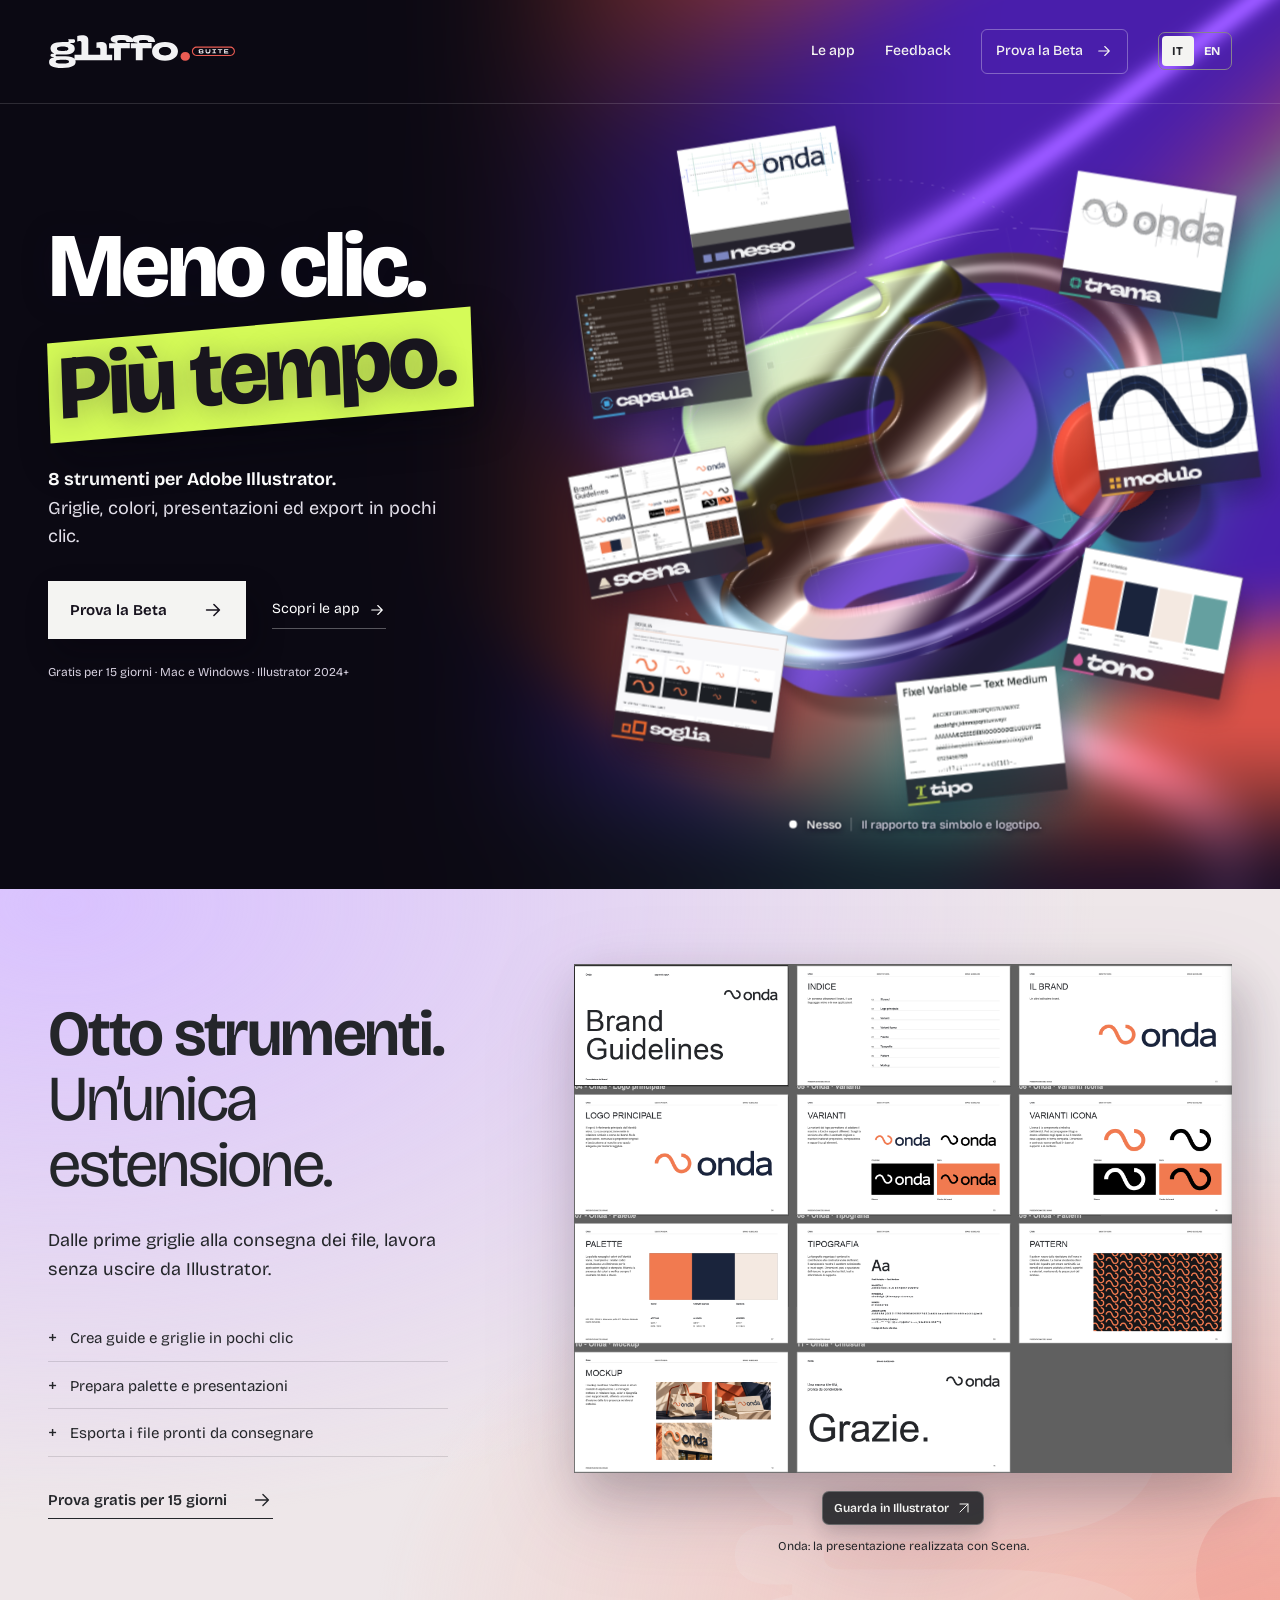
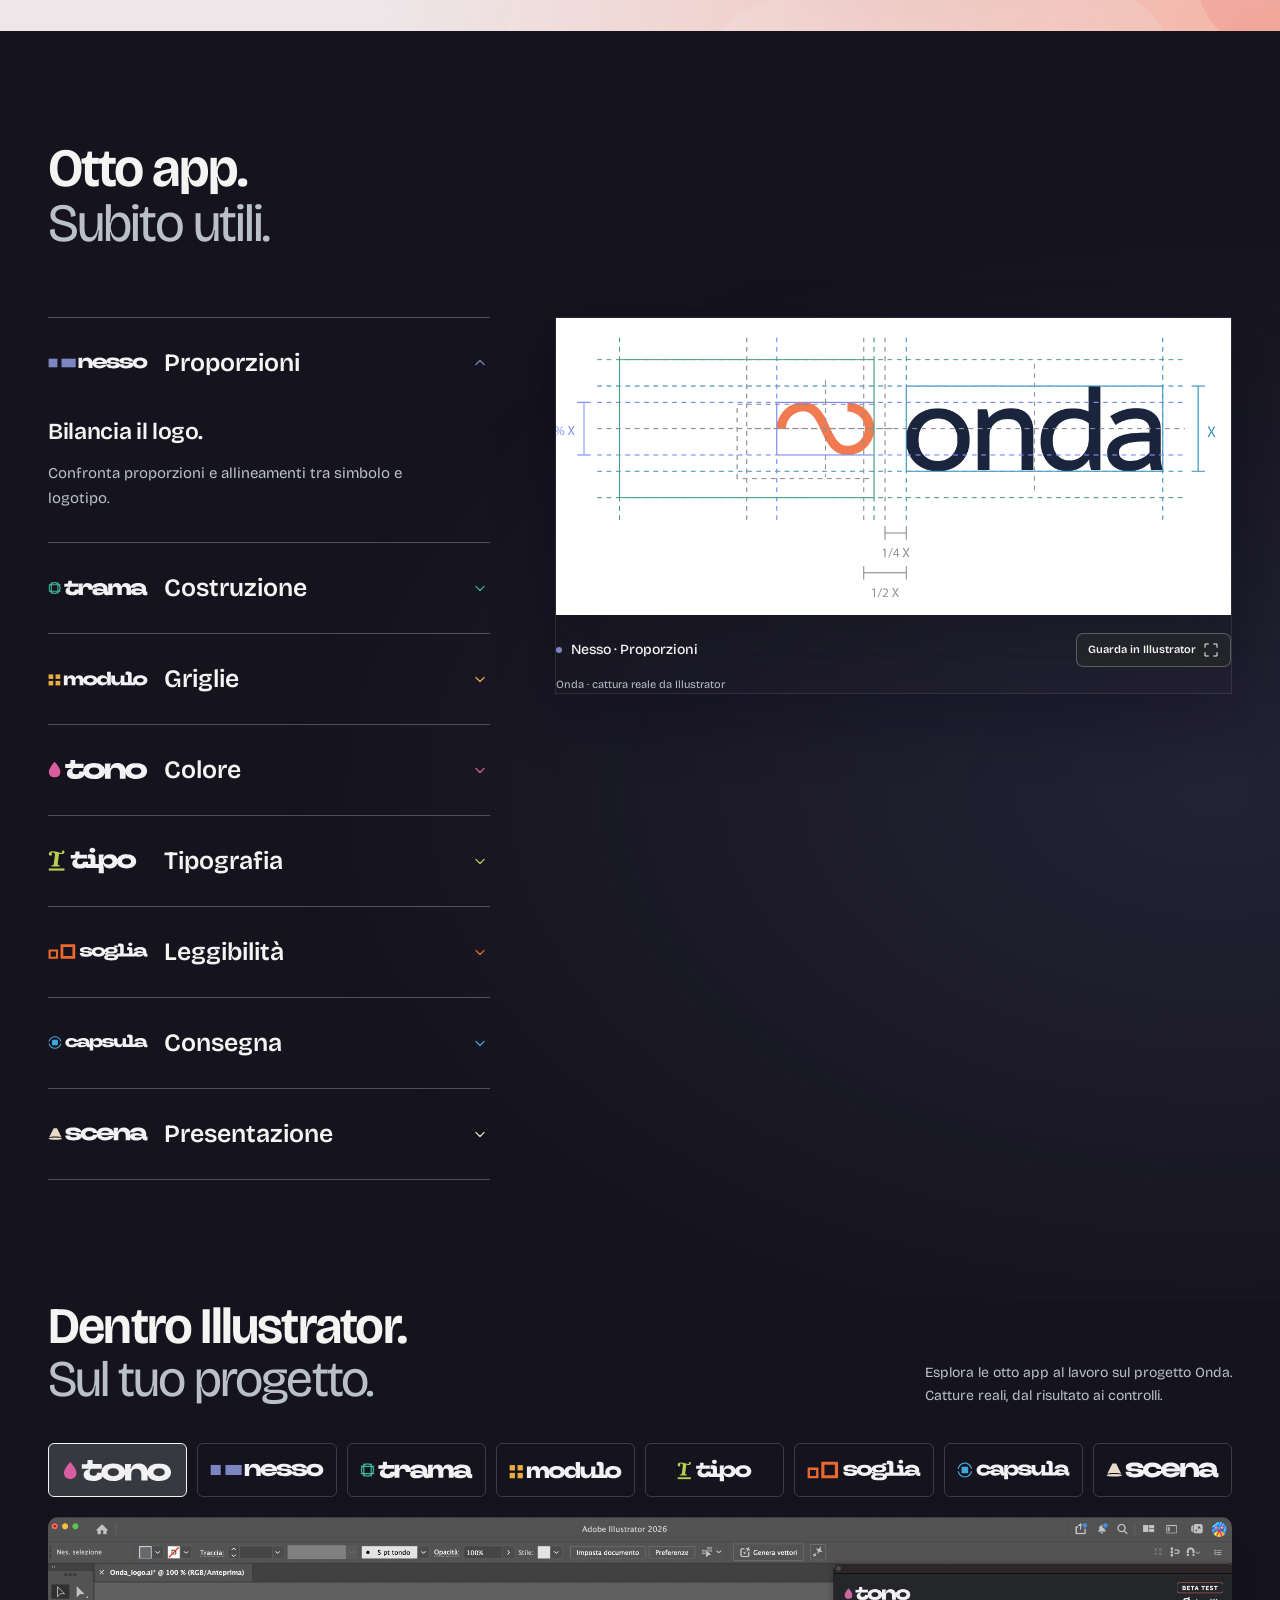
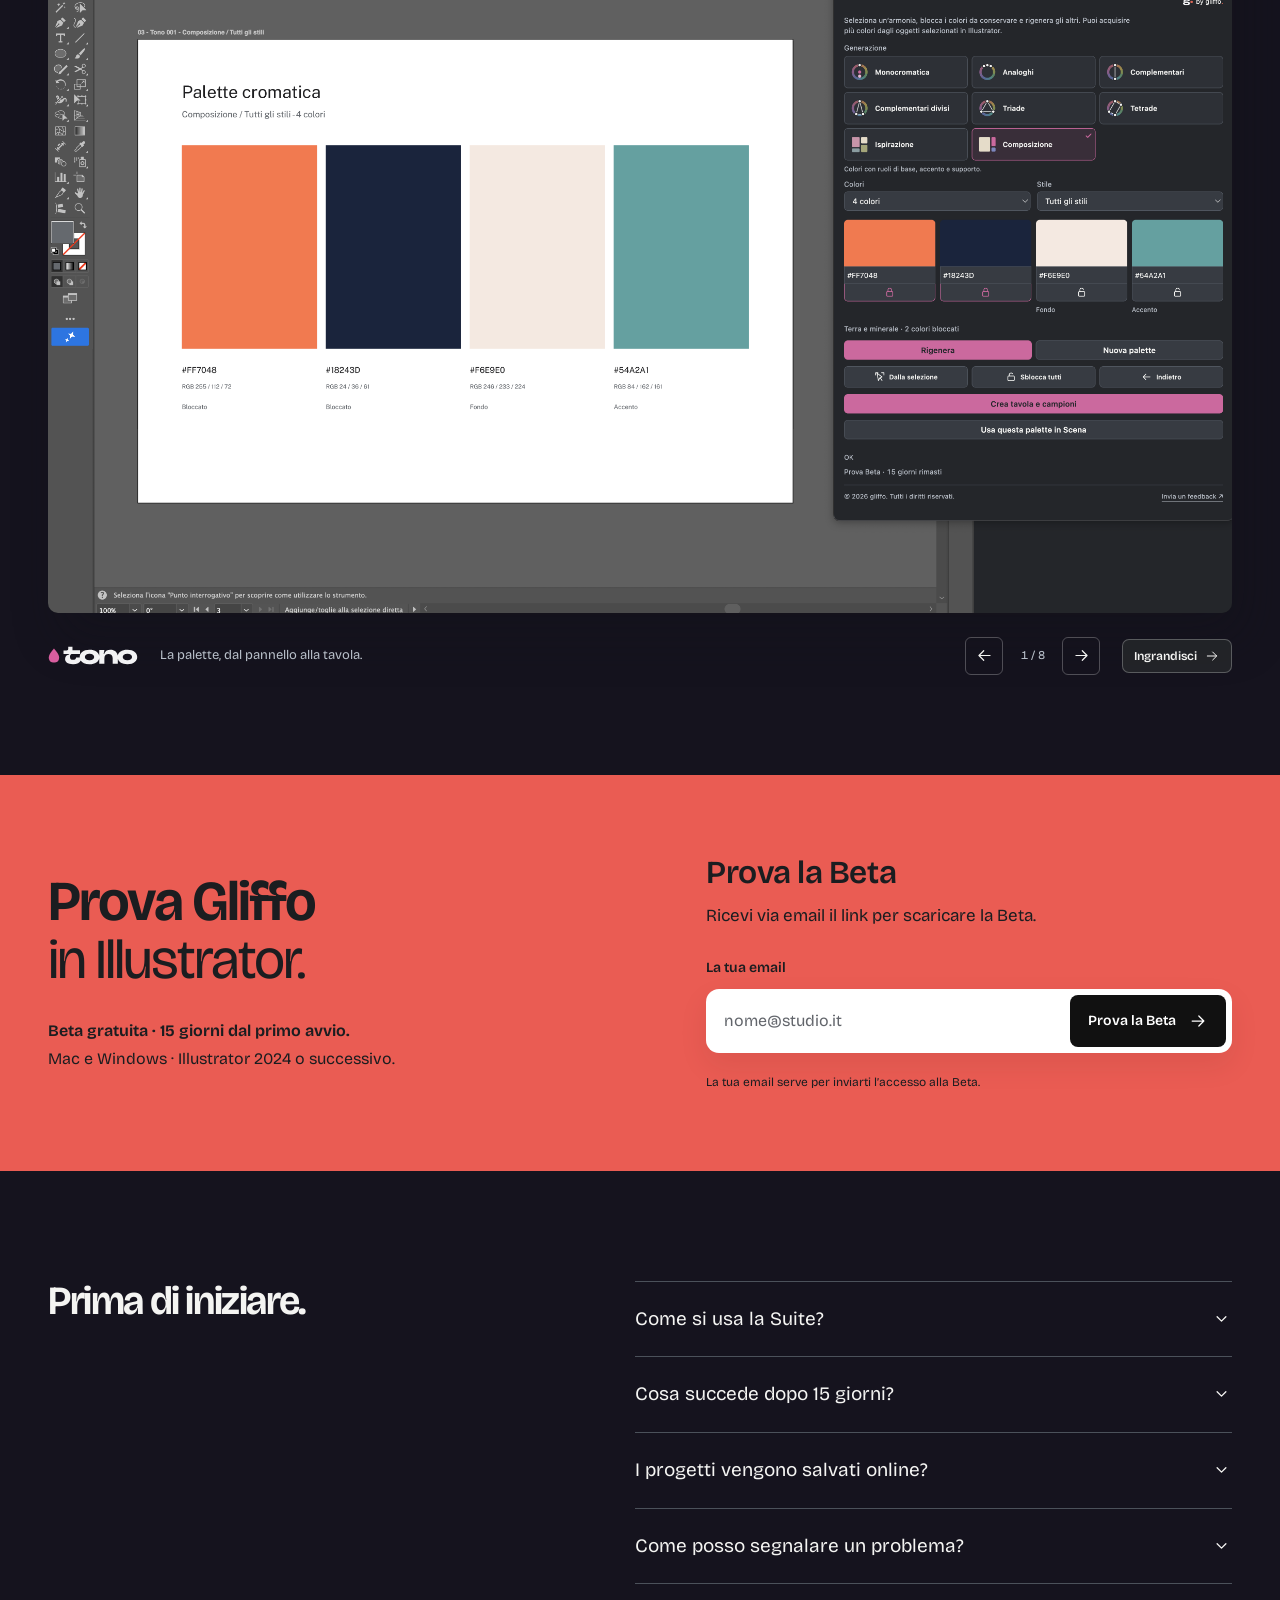
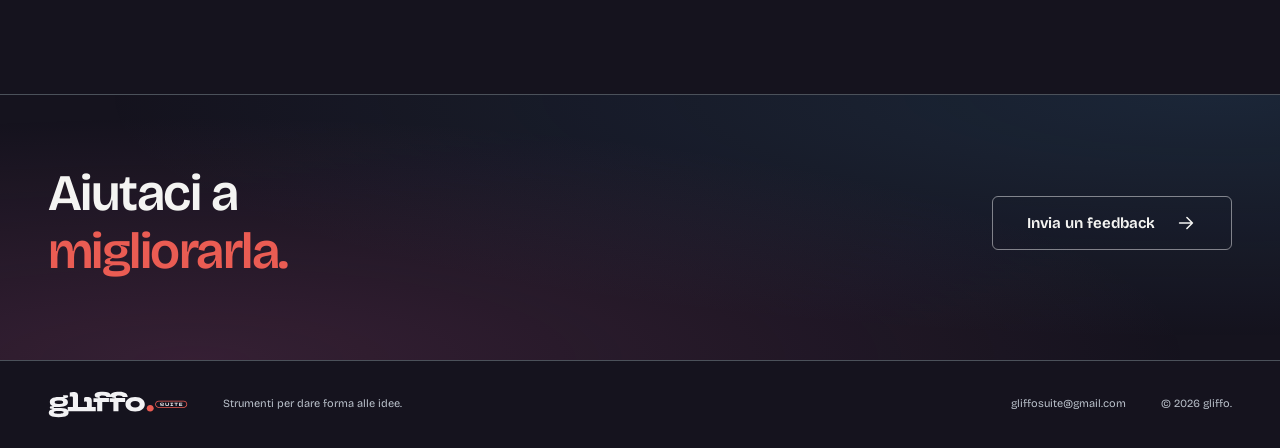
==== commit 86f3b623: "Aggiungi versione inglese del sito e navigazione IT/EN, preservando installer e raccolta Beta" ====
--- a/index.html
+++ b/index.html
@@ -1,7 +1,7 @@
 <!doctype html>
-<html lang="it"><head><meta charset="utf-8"><meta name="viewport" content="width=device-width,initial-scale=1"><meta name="theme-color" content="#24262A"><meta name="description" content="Risparmia tempo in Adobe Illustrator con otto strumenti per griglie, colori, presentazioni ed export. Prova gratis la Beta per 15 giorni."><meta property="og:title" content="Gliffo Suite — Risparmia tempo in Adobe Illustrator"><meta property="og:description" content="Otto strumenti per l’identità visiva. Un’unica estensione per Adobe Illustrator."><title>Gliffo Suite — Risparmia tempo in Adobe Illustrator</title><link rel="icon" href="/assets/gliffo-icon.svg" type="image/svg+xml"><link rel="preload" href="/assets/fonts/BricolageGrotesque.ttf" as="font" type="font/ttf" crossorigin><link rel="stylesheet" href="/landing.css?v=8"><link rel="stylesheet" href="/experiment.css?v=3"><link rel="stylesheet" href="/results.css?v=3"></head>
+<html lang="it"><head><meta charset="utf-8"><meta name="viewport" content="width=device-width,initial-scale=1"><meta name="theme-color" content="#24262A"><meta name="description" content="Risparmia tempo in Adobe Illustrator con otto strumenti per griglie, colori, presentazioni ed export. Prova gratis la Beta per 15 giorni."><meta property="og:title" content="Gliffo Suite — Risparmia tempo in Adobe Illustrator"><meta property="og:description" content="Otto strumenti per l’identità visiva. Un’unica estensione per Adobe Illustrator."><title>Gliffo Suite — Risparmia tempo in Adobe Illustrator</title><link rel="icon" href="/assets/gliffo-icon.svg" type="image/svg+xml"><link rel="preload" href="/assets/fonts/BricolageGrotesque.ttf" as="font" type="font/ttf" crossorigin><link rel="stylesheet" href="/landing.css?v=8"><link rel="stylesheet" href="/experiment.css?v=3"><link rel="stylesheet" href="/results.css?v=3"><link rel="canonical" data-gliffo-language href="https://gliffo.github.io/"><link rel="alternate" data-gliffo-language hreflang="it" href="https://gliffo.github.io/"><link rel="alternate" data-gliffo-language hreflang="en" href="https://gliffo.github.io/en/"><link rel="alternate" data-gliffo-language hreflang="x-default" href="https://gliffo.github.io/"><link rel="stylesheet" href="/language.css?v=1"><script src="/i18n-runtime.js?v=1" defer></script></head>
 <body><a class="skip" href="#contenuto">Vai al contenuto</a>
-<div class="hero-world"><canvas id="liquid-canvas" aria-hidden="true"></canvas></div><header class="site-header"><a class="brand" href="/" aria-label="Gliffo Suite, pagina iniziale"><img src="/assets/gliffo-suite.svg" alt="Gliffo Suite" width="190" height="56"></a><nav aria-label="Navigazione principale"><a class="wide-link" href="#strumenti">Le app</a><a href="/feedback/">Feedback</a><a class="nav-download" href="#download">Prova la Beta <svg viewBox="0 0 24 24" aria-hidden="true"><path d="M5 12h14M13 6l6 6-6 6"/></svg></a></nav></header>
+<div class="hero-world"><canvas id="liquid-canvas" aria-hidden="true"></canvas></div><header class="site-header"><a class="brand" href="/" aria-label="Gliffo Suite, pagina iniziale"><img src="/assets/gliffo-suite.svg" alt="Gliffo Suite" width="190" height="56"></a><nav aria-label="Navigazione principale"><a class="wide-link" href="#strumenti">Le app</a><a href="/feedback/">Feedback</a><a class="nav-download" href="#download">Prova la Beta <svg viewBox="0 0 24 24" aria-hidden="true"><path d="M5 12h14M13 6l6 6-6 6"/></svg></a><span class="language-switch" role="group" aria-label="Lingua"><a href="/" lang="it" hreflang="it" aria-current="page">IT</a><a href="/en/" lang="en" hreflang="en">EN</a></span></nav></header>
 <main id="contenuto">
 <section class="hero" aria-labelledby="hero-title"><div class="hero-copy"><h1 id="hero-title">Meno clic.<br><span>Più tempo.</span></h1><p><strong>8 strumenti per Adobe Illustrator.</strong><br>Griglie, colori, presentazioni ed export in pochi clic.</p><div class="hero-actions"><a class="button primary" href="#download">Prova la Beta <svg viewBox="0 0 24 24" aria-hidden="true"><path d="M5 12h14M13 6l6 6-6 6"/></svg></a><a class="text-link" href="#strumenti">Scopri le app <svg viewBox="0 0 24 24" aria-hidden="true"><path d="M5 12h14M13 6l6 6-6 6"/></svg></a></div><p class="hero-note">Gratis per 15 giorni · Mac e Windows · Illustrator 2024+</p><div class="hero-spectrum" aria-hidden="true"><span></span><span></span><span></span><span></span><span></span><span></span><span></span><span></span></div></div>
 <div class="laboratory" id="laboratory" data-active="nesso" aria-label="Esplora gli otto strumenti Gliffo"><div class="lab-scale"><div class="lab-plane"><svg class="orbital-tracks" viewBox="0 0 640 620" aria-hidden="true"><ellipse cx="320" cy="310" rx="295" ry="188" transform="rotate(-32 320 310)"/><ellipse cx="320" cy="310" rx="240" ry="285" transform="rotate(-32 320 310)"/><path d="M80 405 100 385 99 410 89 403 84 416Z"/><path d="m519 143 20-20-1 25-10-7-5 13Z"/></svg><div class="liquid-lens" aria-hidden="true"><div class="lens-edge"></div><div class="lens-highlight"></div></div><svg class="lab-geometry" viewBox="0 0 640 620" aria-hidden="true"><g class="lab-lines"><path class="outer-guide" d="M40 148H606M40 433H606M148 34V578M498 34V578"/><path class="dashed-guide" d="M88 290H553M322 80V536"/><rect class="bounds" x="148" y="148" width="350" height="285"/><circle class="construction-circle" cx="323" cy="290" r="174"/><circle class="construction-circle small" cx="323" cy="290" r="87"/><path class="bezier-guide" d="M112 336C132 98 508 481 540 242"/><path class="handle-line" d="m112 336 35-167M540 242l-36 170"/></g><g class="anchor-points"><rect x="143" y="143" width="10" height="10"/><rect x="493" y="143" width="10" height="10"/><rect x="143" y="428" width="10" height="10"/><rect x="493" y="428" width="10" height="10"/><circle cx="112" cy="336" r="6"/><circle cx="540" cy="242" r="6"/></g><g class="handle-points"><circle cx="147" cy="169" r="4"/><circle cx="504" cy="412" r="4"/></g></svg><img class="lab-mark" src="/assets/gliffo-icon.svg" alt="" width="350" height="276"><a class="lab-app lab-app-nesso" data-tool="nesso" href="#app-nesso" style="--tool:#7C86C1" aria-label="Scopri Nesso"><div class="result-crop" style="--image-width:196.49573%;--image-left:-8.33333%;--image-top:-91.26214%;--result-ratio:2340/1030;--image-shift-y:-34.78905%"><img src="/assets/onda/nesso.webp" alt="Onda: Proporzioni, Nesso" width="4598" height="2702" loading="lazy" decoding="async"></div><span class="app-credit"><img src="/assets/apps/nesso.svg" alt="Nesso" width="96" height="22"></span></a><a class="lab-app lab-app-trama" data-tool="trama" href="#app-trama" style="--tool:#40B497" aria-label="Scopri Trama"><div class="result-crop" style="--image-width:261.47727%;--image-left:-30.68182%;--image-top:-109.75610%;--result-ratio:1760/820;--image-shift-y:-33.28402%"><img src="/assets/onda/trama.webp" alt="Onda: Costruzione, Trama" width="4602" height="2704" loading="lazy" decoding="async"></div><span class="app-credit"><img src="/assets/apps/trama.svg" alt="Trama" width="96" height="22"></span></a><a class="lab-app lab-app-modulo" data-tool="modulo" href="#app-modulo" style="--tool:#E9AD41" aria-label="Scopri Modulo"><div class="result-crop" style="--image-width:227.42574%;--image-left:-18.81188%;--image-top:-62.50000%;--result-ratio:2020/1200;--image-shift-y:-27.81899%"><img src="/assets/onda/modulo.webp" alt="Onda: Griglie, Modulo" width="4594" height="2696" loading="lazy" decoding="async"></div><span class="app-credit"><img src="/assets/apps/modulo.svg" alt="Modulo" width="96" height="22"></span></a><a class="lab-app lab-app-tono" data-tool="tono" href="#app-tono" style="--tool:#D85E9F" aria-label="Scopri Tono"><div class="result-crop" style="--image-width:180.70866%;--image-left:-13.77953%;--image-top:-26.53631%;--result-ratio:2540/1790;--image-shift-y:-17.61869%"><img src="/assets/onda/tono.webp" alt="Onda: Palette, Tono" width="4590" height="2696" loading="lazy" decoding="async"></div><span class="app-credit"><img src="/assets/apps/tono.svg" alt="Tono" width="96" height="22"></span></a><a class="lab-app lab-app-tipo" data-tool="tipo" href="#app-tipo" style="--tool:#B7D050" aria-label="Scopri Tipo"><div class="result-crop" style="--image-width:222.12560%;--image-left:-14.29952%;--image-top:-40.75342%;--result-ratio:2070/1460;--image-shift-y:-22.03704%"><img src="/assets/onda/tipo.webp" alt="Onda: Tipografia, Tipo" width="4598" height="2700" loading="lazy" decoding="async"></div><span class="app-credit"><img src="/assets/apps/tipo.svg" alt="Tipo" width="96" height="22"></span></a><a class="lab-app lab-app-soglia" data-tool="soglia" href="#app-soglia" style="--tool:#EC682D" aria-label="Scopri Soglia"><div class="result-crop" style="--image-width:203.36283%;--image-left:-14.24779%;--image-top:-14.41441%;--result-ratio:2260/2220;--image-shift-y:-11.88707%"><img src="/assets/onda/soglia.webp" alt="Onda: Leggibilità, Soglia" width="4596" height="2692" loading="lazy" decoding="async"></div><span class="app-credit"><img src="/assets/apps/soglia.svg" alt="Soglia" width="96" height="22"></span></a><a class="lab-app lab-app-capsula" data-tool="capsula" href="#app-capsula" style="--tool:#43A6DE" aria-label="Scopri Capsula"><div class="result-crop" style="--image-width:100.00000%;--image-left:0.00000%;--image-top:0.00000%;--result-ratio:1472/840;--image-shift-y:0.00000%"><img src="/assets/onda/capsula.webp" alt="Onda: Consegna, Capsula" width="1472" height="1236" loading="lazy" decoding="async"></div><span class="app-credit"><img src="/assets/apps/capsula.svg" alt="Capsula" width="96" height="22"></span></a><a class="lab-app lab-app-scena" data-tool="scena" href="#app-scena" style="--tool:#E7DCC8" aria-label="Scopri Scena"><div class="result-crop" style="--image-width:205.81655%;--image-left:-10.06711%;--image-top:-30.05780%;--result-ratio:2235/1730;--image-shift-y:-19.23077%"><img src="/assets/onda/scena.webp" alt="Onda: Presentazione, Scena" width="4600" height="2704" loading="lazy" decoding="async"></div><span class="app-credit"><img src="/assets/apps/scena.svg" alt="Scena" width="96" height="22"></span></a><div class="lab-color-palette" aria-hidden="true"><i></i><i></i><i></i><i></i><i></i></div><span class="lab-type" aria-hidden="true">Aa</span><div class="lab-formats" aria-hidden="true"><span>AI</span><span>SVG</span><span>PDF</span></div></div><div class="lab-caption"><span class="lab-indicator"></span><span id="lab-current">Nesso</span><span id="lab-role">Il rapporto tra simbolo e logotipo.</span></div></div></div></section>
@@ -9,7 +9,7 @@
 
 <section class="workspace-story" id="suite" aria-labelledby="workspace-title"><div class="story-copy"><h2 id="workspace-title">Otto strumenti.<br><span>Un’unica estensione.</span></h2><p>Dalle prime griglie alla consegna dei file, lavora senza uscire da Illustrator.</p><ul><li>Crea guide e griglie in pochi clic</li><li>Prepara palette e presentazioni</li><li>Esporta i file pronti da consegnare</li></ul><a class="dark-link" href="#download">Prova gratis per 15 giorni <svg viewBox="0 0 24 24" aria-hidden="true"><path d="M5 12h14M13 6l6 6-6 6"/></svg></a></div><figure class="suite-window"><div class="result-crop" style="--image-width:205.81655%;--image-left:-10.06711%;--image-top:-30.05780%;--result-ratio:2235/1730;--image-shift-y:-19.23077%"><img src="/assets/onda/scena.webp" alt="Onda: Presentazione, Scena" width="4600" height="2704" loading="lazy" decoding="async"></div><button class="screenshot-zoom suite-zoom" id="suite-zoom" type="button" aria-haspopup="dialog">Guarda in Illustrator <svg viewBox="0 0 24 24" aria-hidden="true"><path d="M6 18 18 6M6 6h12v12"/></svg></button><figcaption>Onda: la presentazione realizzata con Scena.</figcaption></figure><img class="story-decoration" src="/assets/gliffo-icon.svg" alt="" width="650" height="512" loading="lazy"></section>
 <section class="apps-section section-shell" id="strumenti" aria-labelledby="apps-title"><div class="apps-heading"><h2 id="apps-title">Otto app.<br><span>Subito utili.</span></h2></div><div class="app-explorer"><div class="app-list"><details class="app-row" id="app-nesso" data-app="nesso" data-image="/assets/onda/nesso.webp" data-crop="--image-width:196.49573%;--image-left:-8.33333%;--image-top:-91.26214%;--result-ratio:2340/1030;--image-shift-y:-34.78905%" data-note="Onda · cattura reale da Illustrator" data-button="Guarda in Illustrator" style="--tool:#7C86C1" open><summary><img class="app-name" src="/assets/apps/nesso.svg" alt="Nesso" width="104" height="26"><span>Proporzioni</span><svg viewBox="0 0 24 24" aria-hidden="true"><path d="m7 10 5 5 5-5"/></svg></summary><div class="app-detail"><h3>Bilancia il logo.</h3><p>Confronta proporzioni e allineamenti tra simbolo e logotipo.</p><a class="mobile-result" href="/assets/onda/nesso.webp" target="_blank" rel="noopener" aria-label="Guarda in Illustrator: Nesso"><div class="result-crop" style="--image-width:196.49573%;--image-left:-8.33333%;--image-top:-91.26214%;--result-ratio:2340/1030;--image-shift-y:-34.78905%"><img src="/assets/onda/nesso.webp" alt="Onda: Proporzioni, Nesso" width="4598" height="2702" loading="lazy" decoding="async"></div><span>Guarda in Illustrator <svg viewBox="0 0 24 24" aria-hidden="true"><path d="M6 18 18 6M6 6h12v12"/></svg></span><small>Onda · cattura reale da Illustrator</small></a></div></details><details class="app-row" id="app-trama" data-app="trama" data-image="/assets/onda/trama.webp" data-crop="--image-width:261.47727%;--image-left:-30.68182%;--image-top:-109.75610%;--result-ratio:1760/820;--image-shift-y:-33.28402%" data-note="Onda · cattura reale da Illustrator" data-button="Guarda in Illustrator" style="--tool:#40B497" ><summary><img class="app-name" src="/assets/apps/trama.svg" alt="Trama" width="104" height="26"><span>Costruzione</span><svg viewBox="0 0 24 24" aria-hidden="true"><path d="m7 10 5 5 5-5"/></svg></summary><div class="app-detail"><h3>Crea le guide del logo.</h3><p>Genera contorni, punti e maniglie di costruzione su copie del tuo segno.</p><a class="mobile-result" href="/assets/onda/trama.webp" target="_blank" rel="noopener" aria-label="Guarda in Illustrator: Trama"><div class="result-crop" style="--image-width:261.47727%;--image-left:-30.68182%;--image-top:-109.75610%;--result-ratio:1760/820;--image-shift-y:-33.28402%"><img src="/assets/onda/trama.webp" alt="Onda: Costruzione, Trama" width="4602" height="2704" loading="lazy" decoding="async"></div><span>Guarda in Illustrator <svg viewBox="0 0 24 24" aria-hidden="true"><path d="M6 18 18 6M6 6h12v12"/></svg></span><small>Onda · cattura reale da Illustrator</small></a></div></details><details class="app-row" id="app-modulo" data-app="modulo" data-image="/assets/onda/modulo.webp" data-crop="--image-width:227.42574%;--image-left:-18.81188%;--image-top:-62.50000%;--result-ratio:2020/1200;--image-shift-y:-27.81899%" data-note="Onda · cattura reale da Illustrator" data-button="Guarda in Illustrator" style="--tool:#E9AD41" ><summary><img class="app-name" src="/assets/apps/modulo.svg" alt="Modulo" width="104" height="26"><span>Griglie</span><svg viewBox="0 0 24 24" aria-hidden="true"><path d="m7 10 5 5 5-5"/></svg></summary><div class="app-detail"><h3>Griglie, senza disegnarle a mano.</h3><p>Crea griglie geometriche e imposta dimensioni, moduli e inclinazioni.</p><a class="mobile-result" href="/assets/onda/modulo.webp" target="_blank" rel="noopener" aria-label="Guarda in Illustrator: Modulo"><div class="result-crop" style="--image-width:227.42574%;--image-left:-18.81188%;--image-top:-62.50000%;--result-ratio:2020/1200;--image-shift-y:-27.81899%"><img src="/assets/onda/modulo.webp" alt="Onda: Griglie, Modulo" width="4594" height="2696" loading="lazy" decoding="async"></div><span>Guarda in Illustrator <svg viewBox="0 0 24 24" aria-hidden="true"><path d="M6 18 18 6M6 6h12v12"/></svg></span><small>Onda · cattura reale da Illustrator</small></a></div></details><details class="app-row" id="app-tono" data-app="tono" data-image="/assets/onda/tono.webp" data-crop="--image-width:180.70866%;--image-left:-13.77953%;--image-top:-26.53631%;--result-ratio:2540/1790;--image-shift-y:-17.61869%" data-note="Onda · cattura reale da Illustrator" data-button="Guarda in Illustrator" style="--tool:#D85E9F" ><summary><img class="app-name" src="/assets/apps/tono.svg" alt="Tono" width="104" height="26"><span>Colore</span><svg viewBox="0 0 24 24" aria-hidden="true"><path d="m7 10 5 5 5-5"/></svg></summary><div class="app-detail"><h3>La palette, pronta.</h3><p>Estrai colori, esplora armonie e invia la palette a Scena.</p><a class="mobile-result" href="/assets/onda/tono.webp" target="_blank" rel="noopener" aria-label="Guarda in Illustrator: Tono"><div class="result-crop" style="--image-width:180.70866%;--image-left:-13.77953%;--image-top:-26.53631%;--result-ratio:2540/1790;--image-shift-y:-17.61869%"><img src="/assets/onda/tono.webp" alt="Onda: Palette, Tono" width="4590" height="2696" loading="lazy" decoding="async"></div><span>Guarda in Illustrator <svg viewBox="0 0 24 24" aria-hidden="true"><path d="M6 18 18 6M6 6h12v12"/></svg></span><small>Onda · cattura reale da Illustrator</small></a></div></details><details class="app-row" id="app-tipo" data-app="tipo" data-image="/assets/onda/tipo.webp" data-crop="--image-width:222.12560%;--image-left:-14.29952%;--image-top:-40.75342%;--result-ratio:2070/1460;--image-shift-y:-22.03704%" data-note="Onda · cattura reale da Illustrator" data-button="Guarda in Illustrator" style="--tool:#B7D050" ><summary><img class="app-name" src="/assets/apps/tipo.svg" alt="Tipo" width="104" height="26"><span>Tipografia</span><svg viewBox="0 0 24 24" aria-hidden="true"><path d="m7 10 5 5 5-5"/></svg></summary><div class="app-detail"><h3>Confronta i tuoi font.</h3><p>Crea un campionario con i caratteri installati e scegli quelli del brand.</p><a class="mobile-result" href="/assets/onda/tipo.webp" target="_blank" rel="noopener" aria-label="Guarda in Illustrator: Tipo"><div class="result-crop" style="--image-width:222.12560%;--image-left:-14.29952%;--image-top:-40.75342%;--result-ratio:2070/1460;--image-shift-y:-22.03704%"><img src="/assets/onda/tipo.webp" alt="Onda: Tipografia, Tipo" width="4598" height="2700" loading="lazy" decoding="async"></div><span>Guarda in Illustrator <svg viewBox="0 0 24 24" aria-hidden="true"><path d="M6 18 18 6M6 6h12v12"/></svg></span><small>Onda · cattura reale da Illustrator</small></a></div></details><details class="app-row" id="app-soglia" data-app="soglia" data-image="/assets/onda/soglia.webp" data-crop="--image-width:203.36283%;--image-left:-14.24779%;--image-top:-14.41441%;--result-ratio:2260/2220;--image-shift-y:-11.88707%" data-note="Onda · cattura reale da Illustrator" data-button="Guarda in Illustrator" style="--tool:#EC682D" ><summary><img class="app-name" src="/assets/apps/soglia.svg" alt="Soglia" width="104" height="26"><span>Leggibilità</span><svg viewBox="0 0 24 24" aria-hidden="true"><path d="m7 10 5 5 5-5"/></svg></summary><div class="app-detail"><h3>Il logo si legge anche in piccolo?</h3><p>Confronta dimensioni e fondi chiari o scuri, per stampa e schermo.</p><a class="mobile-result" href="/assets/onda/soglia.webp" target="_blank" rel="noopener" aria-label="Guarda in Illustrator: Soglia"><div class="result-crop" style="--image-width:203.36283%;--image-left:-14.24779%;--image-top:-14.41441%;--result-ratio:2260/2220;--image-shift-y:-11.88707%"><img src="/assets/onda/soglia.webp" alt="Onda: Leggibilità, Soglia" width="4596" height="2692" loading="lazy" decoding="async"></div><span>Guarda in Illustrator <svg viewBox="0 0 24 24" aria-hidden="true"><path d="M6 18 18 6M6 6h12v12"/></svg></span><small>Onda · cattura reale da Illustrator</small></a></div></details><details class="app-row" id="app-capsula" data-app="capsula" data-image="/assets/onda/capsula.webp" data-crop="--image-width:100.00000%;--image-left:0.00000%;--image-top:0.00000%;--result-ratio:1472/840;--image-shift-y:0.00000%" data-note="Onda · file esportati con Capsula" data-button="Guarda i file esportati" style="--tool:#43A6DE" ><summary><img class="app-name" src="/assets/apps/capsula.svg" alt="Capsula" width="104" height="26"><span>Consegna</span><svg viewBox="0 0 24 24" aria-hidden="true"><path d="m7 10 5 5 5-5"/></svg></summary><div class="app-detail"><h3>I file pronti da consegnare.</h3><p>Esporta SVG, PDF, PNG, AI, EPS e JPG in un unico pacchetto.</p><a class="mobile-result" href="/assets/onda/capsula.webp" target="_blank" rel="noopener" aria-label="Guarda i file esportati: Capsula"><div class="result-crop" style="--image-width:100.00000%;--image-left:0.00000%;--image-top:0.00000%;--result-ratio:1472/840;--image-shift-y:0.00000%"><img src="/assets/onda/capsula.webp" alt="Onda: Consegna, Capsula" width="1472" height="1236" loading="lazy" decoding="async"></div><span>Guarda i file esportati <svg viewBox="0 0 24 24" aria-hidden="true"><path d="M6 18 18 6M6 6h12v12"/></svg></span><small>Onda · file esportati con Capsula</small></a></div></details><details class="app-row" id="app-scena" data-app="scena" data-image="/assets/onda/scena.webp" data-crop="--image-width:205.81655%;--image-left:-10.06711%;--image-top:-30.05780%;--result-ratio:2235/1730;--image-shift-y:-19.23077%" data-note="Onda · cattura reale da Illustrator" data-button="Guarda in Illustrator" style="--tool:#E7DCC8" ><summary><img class="app-name" src="/assets/apps/scena.svg" alt="Scena" width="104" height="26"><span>Presentazione</span><svg viewBox="0 0 24 24" aria-hidden="true"><path d="m7 10 5 5 5-5"/></svg></summary><div class="app-detail"><h3>Presenta il brand.</h3><p>Impagina logo, palette, font e fino a sei mockup in una presentazione modificabile.</p><a class="mobile-result" href="/assets/onda/scena.webp" target="_blank" rel="noopener" aria-label="Guarda in Illustrator: Scena"><div class="result-crop" style="--image-width:205.81655%;--image-left:-10.06711%;--image-top:-30.05780%;--result-ratio:2235/1730;--image-shift-y:-19.23077%"><img src="/assets/onda/scena.webp" alt="Onda: Presentazione, Scena" width="4600" height="2704" loading="lazy" decoding="async"></div><span>Guarda in Illustrator <svg viewBox="0 0 24 24" aria-hidden="true"><path d="M6 18 18 6M6 6h12v12"/></svg></span><small>Onda · cattura reale da Illustrator</small></a></div></details></div><figure class="app-preview" style="--tool:#7C86C1"><div class="preview-dots" aria-hidden="true"><i></i><i></i><i></i></div><div class="preview-screen"><div class="result-crop" style="--image-width:196.49573%;--image-left:-8.33333%;--image-top:-91.26214%;--result-ratio:2340/1030;--image-shift-y:-34.78905%"><img id="app-screenshot" src="/assets/onda/nesso.webp" alt="Onda: Proporzioni, Nesso" width="4598" height="2702" loading="lazy" decoding="async"></div></div><button class="screenshot-zoom preview-zoom" id="preview-zoom" type="button" aria-haspopup="dialog" aria-label="Apri la cattura completa">Guarda in Illustrator <svg viewBox="0 0 24 24" aria-hidden="true"><path d="M8 3H3v5M16 3h5v5M3 16v5h5M21 16v5h-5"/></svg></button><figcaption id="preview-caption">Nesso · Proporzioni</figcaption><p class="preview-note">Onda · cattura reale da Illustrator</p></figure></div></section>
-<section class="native-proof section-shell" aria-labelledby="native-title" aria-roledescription="carosello"><div class="native-heading"><h2 id="native-title">Dentro Illustrator.<br><span>Sul tuo progetto.</span></h2><p>Esplora le otto app al lavoro sul progetto Onda.<br>Catture reali, dal risultato ai controlli.</p></div><div class="gallery-tools" aria-label="Scegli lo strumento" hidden><button type="button" data-gallery-app="tono" aria-pressed="true" aria-label="Mostra Tono" aria-controls="gallery-stage"><img src="/assets/apps/tono.svg" alt="" width="100" height="26"><span>Tono</span></button><button type="button" data-gallery-app="nesso" aria-pressed="false" aria-label="Mostra Nesso" aria-controls="gallery-stage"><img src="/assets/apps/nesso.svg" alt="" width="100" height="26"><span>Nesso</span></button><button type="button" data-gallery-app="trama" aria-pressed="false" aria-label="Mostra Trama" aria-controls="gallery-stage"><img src="/assets/apps/trama.svg" alt="" width="100" height="26"><span>Trama</span></button><button type="button" data-gallery-app="modulo" aria-pressed="false" aria-label="Mostra Modulo" aria-controls="gallery-stage"><img src="/assets/apps/modulo.svg" alt="" width="100" height="26"><span>Modulo</span></button><button type="button" data-gallery-app="tipo" aria-pressed="false" aria-label="Mostra Tipo" aria-controls="gallery-stage"><img src="/assets/apps/tipo.svg" alt="" width="100" height="26"><span>Tipo</span></button><button type="button" data-gallery-app="soglia" aria-pressed="false" aria-label="Mostra Soglia" aria-controls="gallery-stage"><img src="/assets/apps/soglia.svg" alt="" width="100" height="26"><span>Soglia</span></button><button type="button" data-gallery-app="capsula" aria-pressed="false" aria-label="Mostra Capsula" aria-controls="gallery-stage"><img src="/assets/apps/capsula.svg" alt="" width="100" height="26"><span>Capsula</span></button><button type="button" data-gallery-app="scena" aria-pressed="false" aria-label="Mostra Scena" aria-controls="gallery-stage"><img src="/assets/apps/scena.svg" alt="" width="100" height="26"><span>Scena</span></button></div><figure><div class="gallery-stage" id="gallery-stage"><img id="gallery-image" src="/assets/onda/tono.webp" alt="Tono: la palette Onda e i controlli dei colori dentro Adobe Illustrator" width="4590" height="2696" loading="lazy" decoding="async"></div><figcaption><span><img id="gallery-logo" src="/assets/apps/tono.svg" alt="Tono" width="100" height="26"><span id="gallery-description">La palette, dal pannello alla tavola.</span></span><div class="gallery-actions"><div class="gallery-arrows" hidden><button type="button" data-gallery-prev aria-label="Schermata precedente"><svg viewBox="0 0 24 24" aria-hidden="true"><path d="M19 12H5M11 6l-6 6 6 6"/></svg></button><span id="gallery-count" aria-live="polite" aria-atomic="true">1 / 8</span><button type="button" data-gallery-next aria-label="Schermata successiva"><svg viewBox="0 0 24 24" aria-hidden="true"><path d="M5 12h14M13 6l6 6-6 6"/></svg></button></div><button class="screenshot-zoom" id="gallery-zoom" type="button" data-open-shot="/assets/onda/tono.webp" data-shot-title="Tono e la palette Onda, dentro Illustrator">Ingrandisci <svg viewBox="0 0 24 24" aria-hidden="true"><path d="M5 12h14M13 6l6 6-6 6"/></svg></button></div></figcaption><p id="gallery-status" class="gallery-status" role="status" aria-live="polite"></p></figure><noscript><p class="gallery-fallback">Apri le altre catture: <a href="/assets/onda/tono.webp" target="_blank" rel="noopener">Tono</a> · <a href="/assets/onda/nesso.webp" target="_blank" rel="noopener">Nesso</a> · <a href="/assets/onda/trama.webp" target="_blank" rel="noopener">Trama</a> · <a href="/assets/onda/modulo.webp" target="_blank" rel="noopener">Modulo</a> · <a href="/assets/onda/tipo.webp" target="_blank" rel="noopener">Tipo</a> · <a href="/assets/onda/soglia.webp" target="_blank" rel="noopener">Soglia</a> · <a href="/assets/onda/capsula.webp" target="_blank" rel="noopener">Capsula</a> · <a href="/assets/onda/scena.webp" target="_blank" rel="noopener">Scena</a>.</p></noscript></section><section class="download-section beta-access" id="download" aria-labelledby="download-title"><div class="download-copy"><h2 id="download-title">Prova Gliffo<br><span>in Illustrator.</span></h2><p><strong>Beta gratuita · 15 giorni dal primo avvio.</strong><br>Mac e Windows · Illustrator 2024 o successivo.</p></div><div class="beta-entry"><h3>Prova la Beta</h3><p>Ricevi via email il link per scaricare la Beta.</p><!-- BETA_FORM_START --><form class="beta-native-form" action="https://formspree.io/f/mgaarvej" method="POST"><label for="beta-email">La tua email</label><div class="email-shell"><input id="beta-email" name="email" type="email" placeholder="nome@studio.it" autocomplete="email" inputmode="email" required maxlength="254" aria-describedby="beta-email-purpose beta-form-status"><button type="submit">Prova la Beta <svg viewBox="0 0 24 24" aria-hidden="true"><path d="M5 12h14M13 6l6 6-6 6"/></svg></button></div><input type="hidden" name="gliffo_beta_source" value="GLIFFO_BETA_mgaarvej"><div class="beta-honeypot" aria-hidden="true"><label for="beta-website">Lascia vuoto questo campo</label><input id="beta-website" name="_honey" type="text" tabindex="-1" autocomplete="off"></div><p class="beta-form-message" id="beta-form-status" role="status" aria-live="polite" aria-atomic="true"></p></form><!-- BETA_FORM_END --><p class="beta-purpose" id="beta-email-purpose">La tua email serve per inviarti l’accesso alla Beta.</p></div></section>
+<section class="native-proof section-shell" aria-labelledby="native-title" aria-roledescription="carosello"><div class="native-heading"><h2 id="native-title">Dentro Illustrator.<br><span>Sul tuo progetto.</span></h2><p>Esplora le otto app al lavoro sul progetto Onda.<br>Catture reali, dal risultato ai controlli.</p></div><div class="gallery-tools" aria-label="Scegli lo strumento" hidden><button type="button" data-gallery-app="tono" aria-pressed="true" aria-label="Mostra Tono" aria-controls="gallery-stage"><img src="/assets/apps/tono.svg" alt="" width="100" height="26"><span>Tono</span></button><button type="button" data-gallery-app="nesso" aria-pressed="false" aria-label="Mostra Nesso" aria-controls="gallery-stage"><img src="/assets/apps/nesso.svg" alt="" width="100" height="26"><span>Nesso</span></button><button type="button" data-gallery-app="trama" aria-pressed="false" aria-label="Mostra Trama" aria-controls="gallery-stage"><img src="/assets/apps/trama.svg" alt="" width="100" height="26"><span>Trama</span></button><button type="button" data-gallery-app="modulo" aria-pressed="false" aria-label="Mostra Modulo" aria-controls="gallery-stage"><img src="/assets/apps/modulo.svg" alt="" width="100" height="26"><span>Modulo</span></button><button type="button" data-gallery-app="tipo" aria-pressed="false" aria-label="Mostra Tipo" aria-controls="gallery-stage"><img src="/assets/apps/tipo.svg" alt="" width="100" height="26"><span>Tipo</span></button><button type="button" data-gallery-app="soglia" aria-pressed="false" aria-label="Mostra Soglia" aria-controls="gallery-stage"><img src="/assets/apps/soglia.svg" alt="" width="100" height="26"><span>Soglia</span></button><button type="button" data-gallery-app="capsula" aria-pressed="false" aria-label="Mostra Capsula" aria-controls="gallery-stage"><img src="/assets/apps/capsula.svg" alt="" width="100" height="26"><span>Capsula</span></button><button type="button" data-gallery-app="scena" aria-pressed="false" aria-label="Mostra Scena" aria-controls="gallery-stage"><img src="/assets/apps/scena.svg" alt="" width="100" height="26"><span>Scena</span></button></div><figure><div class="gallery-stage" id="gallery-stage"><img id="gallery-image" src="/assets/onda/tono.webp" alt="Tono: la palette Onda e i controlli dei colori dentro Adobe Illustrator" width="4590" height="2696" loading="lazy" decoding="async"></div><figcaption><span><img id="gallery-logo" src="/assets/apps/tono.svg" alt="Tono" width="100" height="26"><span id="gallery-description">La palette, dal pannello alla tavola.</span></span><div class="gallery-actions"><div class="gallery-arrows" hidden><button type="button" data-gallery-prev aria-label="Schermata precedente"><svg viewBox="0 0 24 24" aria-hidden="true"><path d="M19 12H5M11 6l-6 6 6 6"/></svg></button><span id="gallery-count" aria-live="polite" aria-atomic="true">1 / 8</span><button type="button" data-gallery-next aria-label="Schermata successiva"><svg viewBox="0 0 24 24" aria-hidden="true"><path d="M5 12h14M13 6l6 6-6 6"/></svg></button></div><button class="screenshot-zoom" id="gallery-zoom" type="button" data-open-shot="/assets/onda/tono.webp" data-shot-title="Tono e la palette Onda, dentro Illustrator">Ingrandisci <svg viewBox="0 0 24 24" aria-hidden="true"><path d="M5 12h14M13 6l6 6-6 6"/></svg></button></div></figcaption><p id="gallery-status" class="gallery-status" role="status" aria-live="polite"></p></figure><noscript><p class="gallery-fallback">Apri le altre catture: <a href="/assets/onda/tono.webp" target="_blank" rel="noopener">Tono</a> · <a href="/assets/onda/nesso.webp" target="_blank" rel="noopener">Nesso</a> · <a href="/assets/onda/trama.webp" target="_blank" rel="noopener">Trama</a> · <a href="/assets/onda/modulo.webp" target="_blank" rel="noopener">Modulo</a> · <a href="/assets/onda/tipo.webp" target="_blank" rel="noopener">Tipo</a> · <a href="/assets/onda/soglia.webp" target="_blank" rel="noopener">Soglia</a> · <a href="/assets/onda/capsula.webp" target="_blank" rel="noopener">Capsula</a> · <a href="/assets/onda/scena.webp" target="_blank" rel="noopener">Scena</a>.</p></noscript></section><section class="download-section beta-access" id="download" aria-labelledby="download-title"><div class="download-copy"><h2 id="download-title">Prova Gliffo<br><span>in Illustrator.</span></h2><p><strong>Beta gratuita · 15 giorni dal primo avvio.</strong><br>Mac e Windows · Illustrator 2024 o successivo.</p></div><div class="beta-entry"><h3>Prova la Beta</h3><p>Ricevi via email il link per scaricare la Beta.</p><!-- BETA_FORM_START --><form class="beta-native-form" action="https://formspree.io/f/mgaarvej" method="POST"><label for="beta-email">La tua email</label><div class="email-shell"><input id="beta-email" name="email" type="email" placeholder="nome@studio.it" autocomplete="email" inputmode="email" required maxlength="254" aria-describedby="beta-email-purpose beta-form-status"><button type="submit">Prova la Beta <svg viewBox="0 0 24 24" aria-hidden="true"><path d="M5 12h14M13 6l6 6-6 6"/></svg></button></div><input type="hidden" name="gliffo_beta_source" value="GLIFFO_BETA_mgaarvej"><input type="hidden" name="language" value="it"><div class="beta-honeypot" aria-hidden="true"><label for="beta-website">Lascia vuoto questo campo</label><input id="beta-website" name="_honey" type="text" tabindex="-1" autocomplete="off"></div><p class="beta-form-message" id="beta-form-status" role="status" aria-live="polite" aria-atomic="true"></p></form><!-- BETA_FORM_END --><p class="beta-purpose" id="beta-email-purpose">La tua email serve per inviarti l’accesso alla Beta.</p></div></section>
 <section class="faq-section section-shell" aria-labelledby="faq-title"><h2 id="faq-title">Prima di iniziare.</h2><div><details><summary>Come si usa la Suite? <svg viewBox="0 0 24 24" aria-hidden="true"><path d="m7 10 5 5 5-5"/></svg></summary><p>Installa la Beta con Illustrator chiuso. Poi apri Finestra → Estensioni → Gliffo Suite PRO.</p></details><details><summary>Cosa succede dopo 15 giorni? <svg viewBox="0 0 24 24" aria-hidden="true"><path d="m7 10 5 5 5-5"/></svg></summary><p>La prova termina. I tuoi file restano utilizzabili e puoi ancora salvare il progetto.</p></details><details><summary>I progetti vengono salvati online? <svg viewBox="0 0 24 24" aria-hidden="true"><path d="m7 10 5 5 5-5"/></svg></summary><p>No. Progetti e risorse restano in una cartella sul tuo computer.</p></details><details><summary>Come posso segnalare un problema? <svg viewBox="0 0 24 24" aria-hidden="true"><path d="m7 10 5 5 5-5"/></svg></summary><p>Invia bug e idee dal <a href="/feedback/">modulo feedback</a>. Non serve un account.</p></details></div></section>
 <section class="feedback-invite section-shell"><p>Aiutaci a<br><span>migliorarla.</span></p><a class="button outline" href="/feedback/">Invia un feedback <svg viewBox="0 0 24 24" aria-hidden="true"><path d="M5 12h14M13 6l6 6-6 6"/></svg></a></section>
-</main><footer class="site-footer"><a class="brand" href="/" aria-label="Gliffo Suite"><img src="/assets/gliffo-suite.svg" alt="Gliffo Suite" width="190" height="56"></a><p>Strumenti per dare forma alle idee.</p><a href="mailto:gliffosuite@gmail.com">gliffosuite@gmail.com</a><span>© 2026 gliffo.</span></footer><script src="/liquid.js?v=3" defer></script><script src="/landing.js?v=4" defer></script><script src="/beta-email.js?v=3" defer></script><dialog id="screenshot-dialog" aria-labelledby="screenshot-title"><div class="screenshot-toolbar"><h2 id="screenshot-title">Esplora il risultato</h2><div><a id="screenshot-file" href="/assets/onda/nesso.webp" target="_blank" rel="noopener">Apri immagine</a><button type="button" data-close-screenshot aria-label="Chiudi anteprima">Chiudi <svg viewBox="0 0 24 24" aria-hidden="true"><path d="m6 6 12 12M18 6 6 18"/></svg></button></div></div><div class="screenshot-scroll" tabindex="0" role="region" aria-label="Esempio vettoriale ingrandito"><img id="screenshot-full" alt="" width="720" decoding="async"></div><p class="screenshot-note">Cattura fornita dall’autore. Onda è un progetto dimostrativo.</p></dialog><script src="/screenshots.js?v=3" defer></script><script src="/gallery.js?v=1" defer></script></body></html>+</main><footer class="site-footer"><a class="brand" href="/" aria-label="Gliffo Suite"><img src="/assets/gliffo-suite.svg" alt="Gliffo Suite" width="190" height="56"></a><p>Strumenti per dare forma alle idee.</p><a href="mailto:gliffosuite@gmail.com">gliffosuite@gmail.com</a><span>© 2026 gliffo.</span></footer><script src="/liquid.js?v=3" defer></script><script src="/landing.js?v=5" defer></script><script src="/beta-email.js?v=4" defer></script><dialog id="screenshot-dialog" aria-labelledby="screenshot-title"><div class="screenshot-toolbar"><h2 id="screenshot-title">Esplora il risultato</h2><div><a id="screenshot-file" href="/assets/onda/nesso.webp" target="_blank" rel="noopener">Apri immagine</a><button type="button" data-close-screenshot aria-label="Chiudi anteprima">Chiudi <svg viewBox="0 0 24 24" aria-hidden="true"><path d="m6 6 12 12M18 6 6 18"/></svg></button></div></div><div class="screenshot-scroll" tabindex="0" role="region" aria-label="Esempio vettoriale ingrandito"><img id="screenshot-full" alt="" width="720" decoding="async"></div><p class="screenshot-note">Cattura fornita dall’autore. Onda è un progetto dimostrativo.</p></dialog><script src="/screenshots.js?v=4" defer></script><script src="/gallery.js?v=2" defer></script></body></html>
--- a/language.css
+++ b/language.css
@@ -0,0 +1,9 @@
+/* Language is a compact navigation choice, not a separate overlay. */
+.language-switch{display:inline-flex;align-items:center;gap:2px;flex-shrink:0;border:1px solid #87818f;border-radius:7px;padding:3px;line-height:1}
+.language-switch a{display:inline-flex;align-items:center;justify-content:center;min-width:32px;min-height:30px;padding:6px;font-size:12px;font-weight:700;letter-spacing:.02em;border-radius:4px}
+.language-switch a[aria-current=page]{background:#f4f4f2;color:#24262a}
+.language-switch a:hover{color:#ea5c53}.language-switch a[aria-current=page]:hover{color:#24262a}
+.language-note{font-size:14px;color:#b9c0ca;line-height:1.5;margin:16px 0 24px}
+@media(max-width:600px){.site-header{gap:12px;align-items:center}.site-header>.brand img{width:130px;height:auto}.site-header nav{gap:10px;flex-wrap:wrap;justify-content:flex-end;row-gap:8px}.site-header .nav-download{font-size:12px;padding:9px 10px}.language-switch a{min-width:28px;min-height:30px;font-size:11px}.site-header nav>a[href*="feedback"]{display:none}}
+@media(max-width:370px){.site-header>.brand img{width:108px}.site-header{padding-left:14px;padding-right:14px}.site-header nav{gap:7px}}
+.site-header .language-switch a[aria-current=page],.page header .language-switch a[aria-current=page]{color:#24262a}
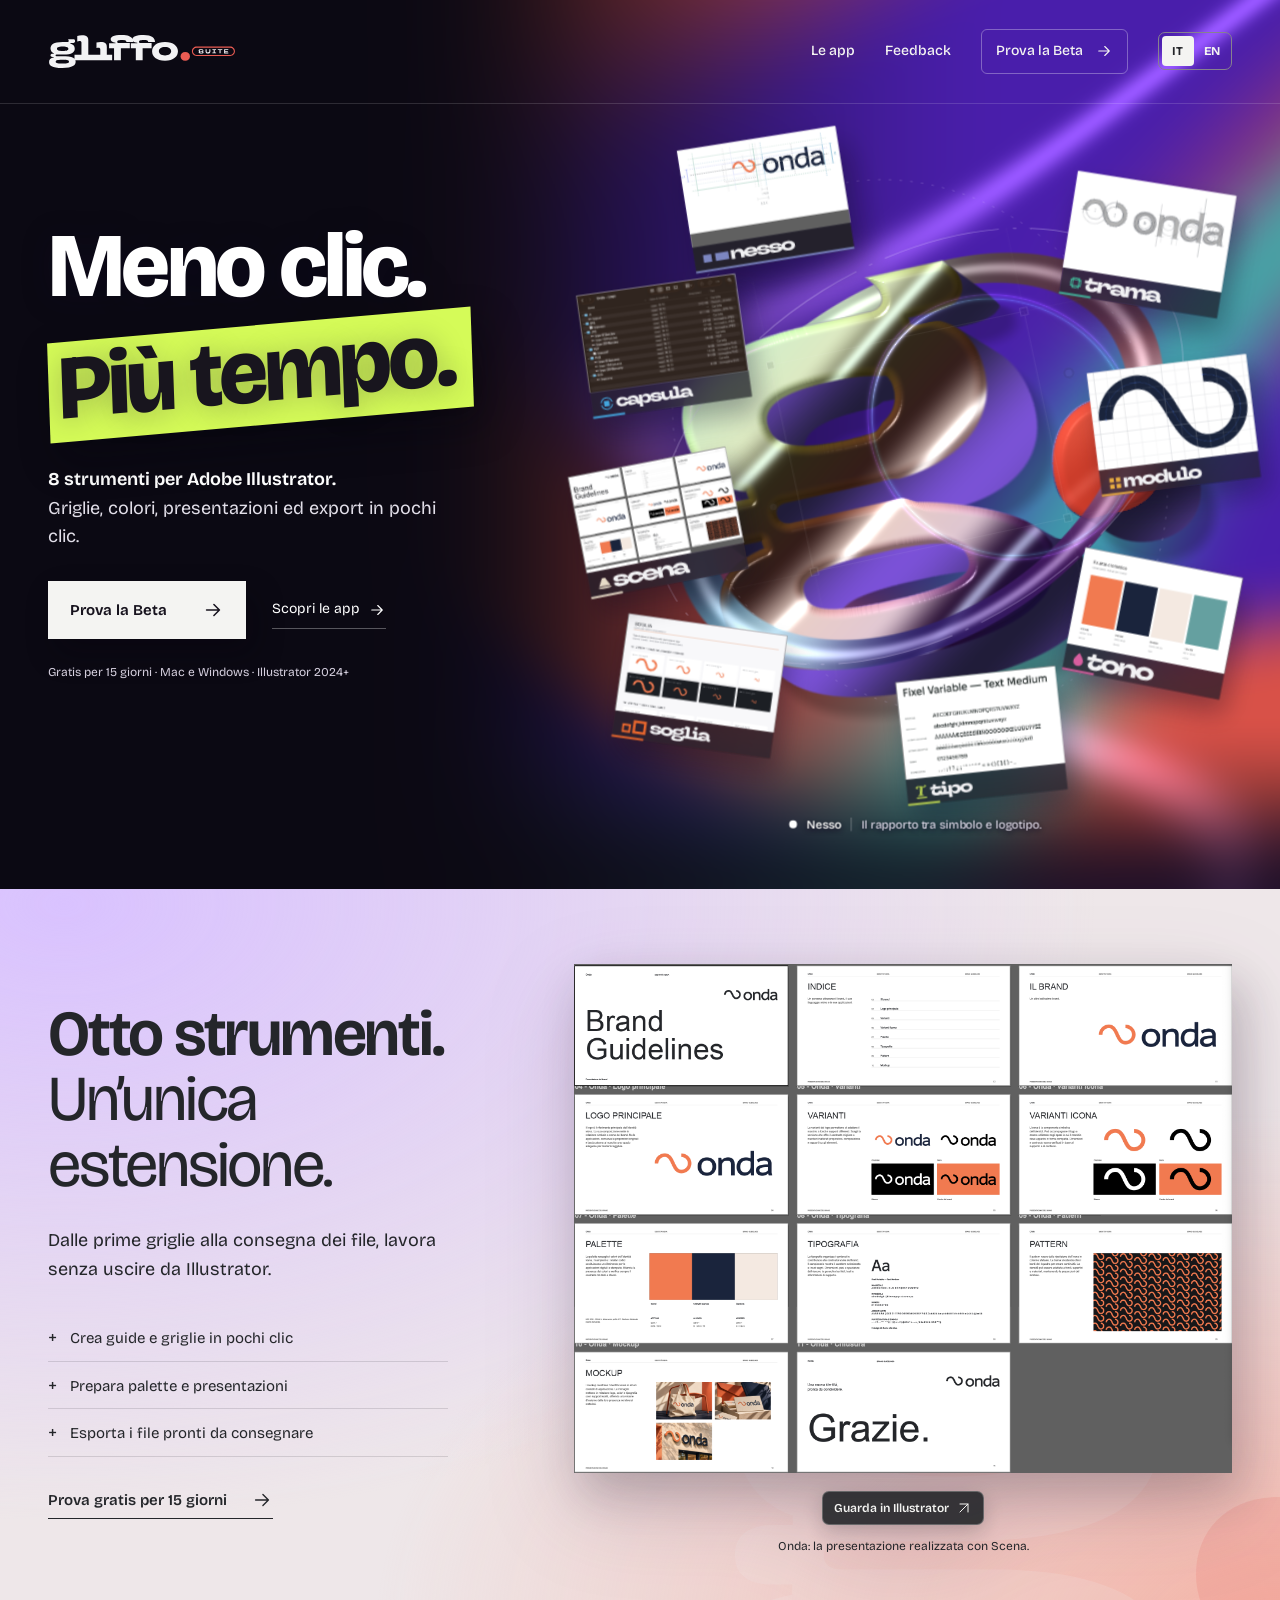
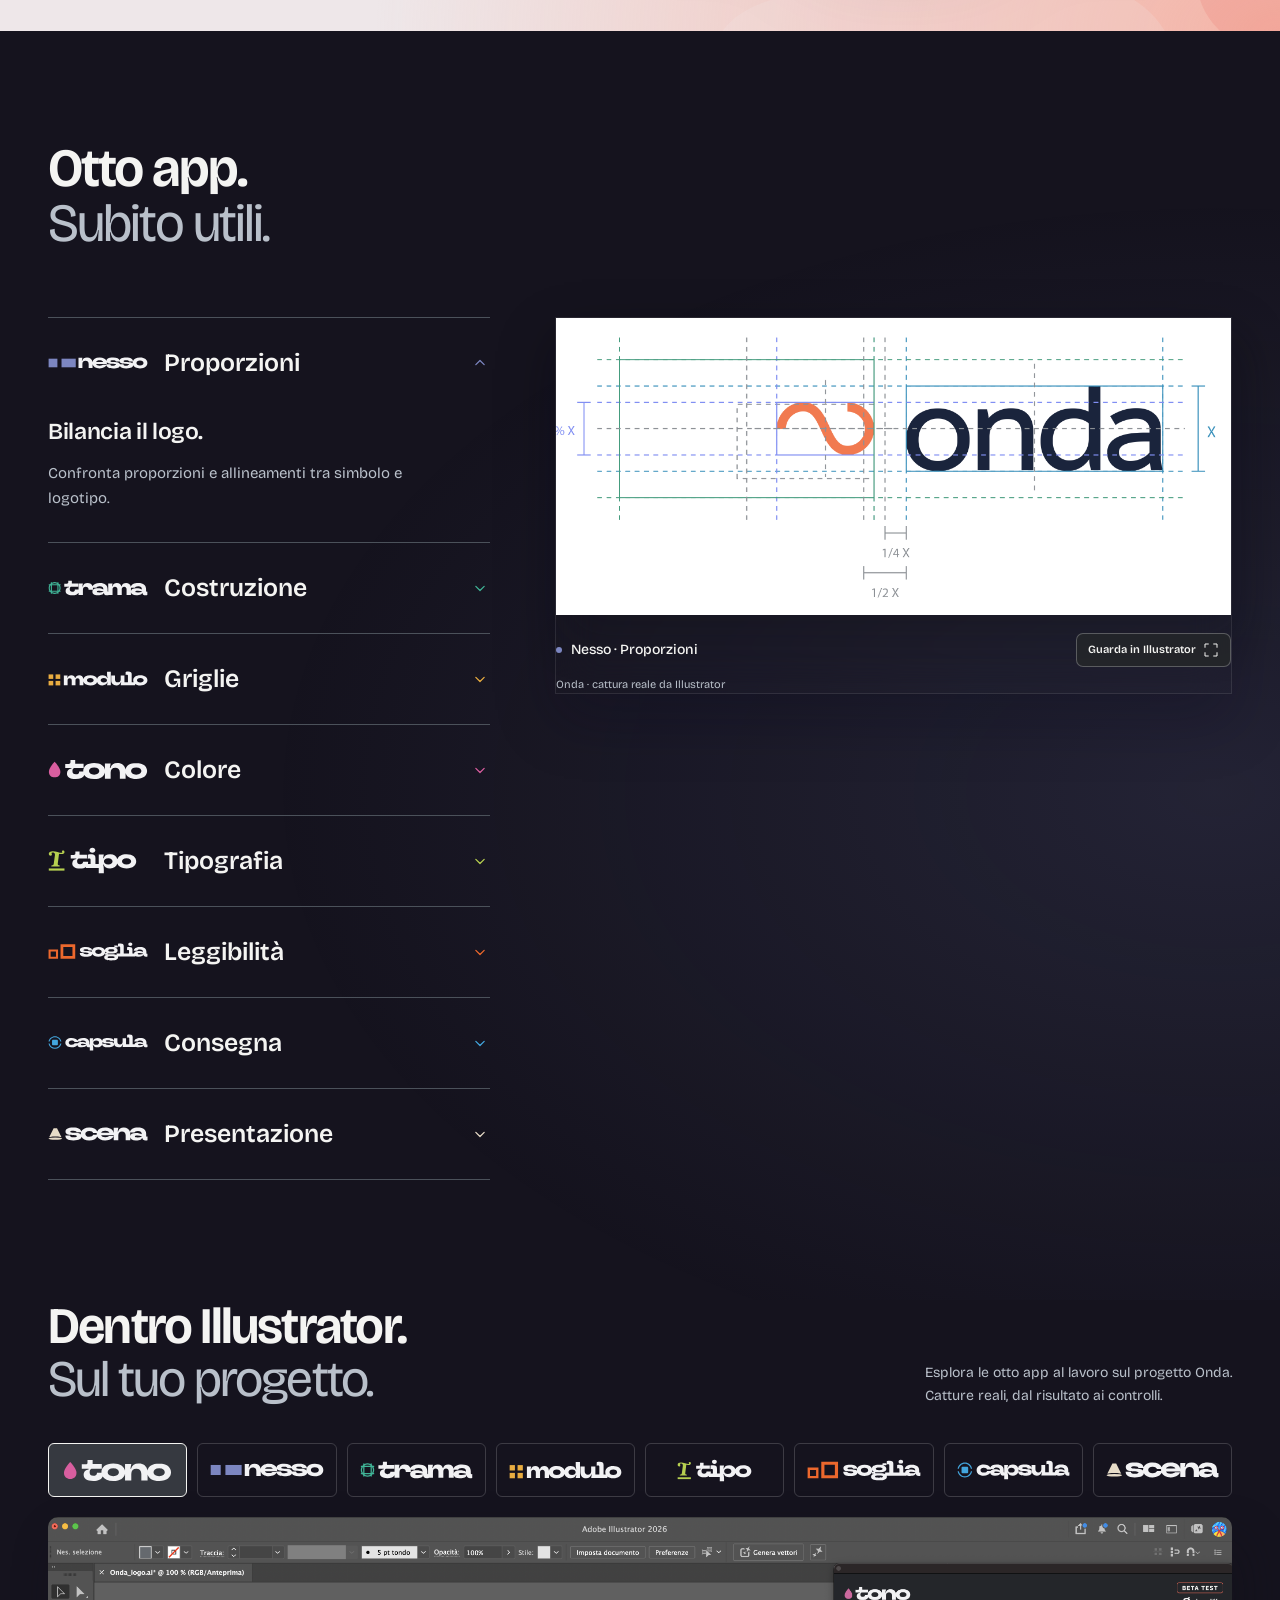
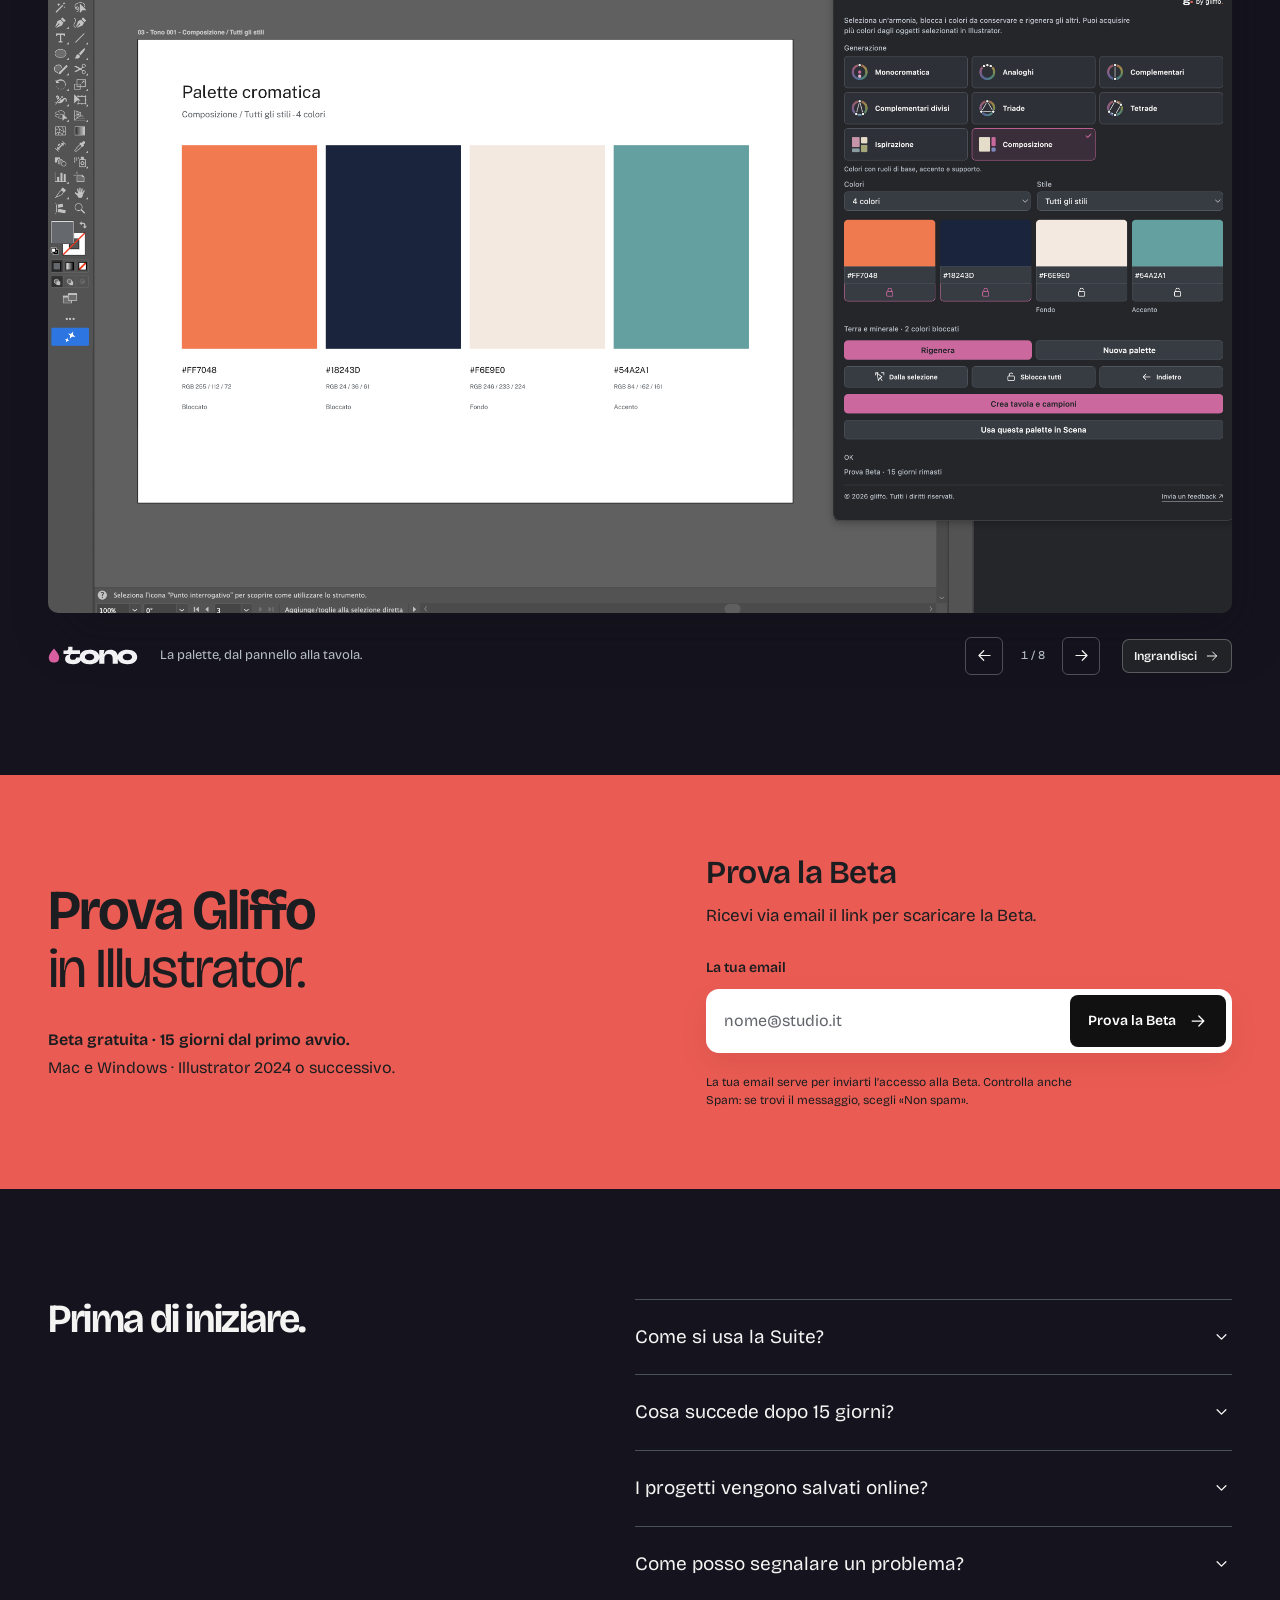
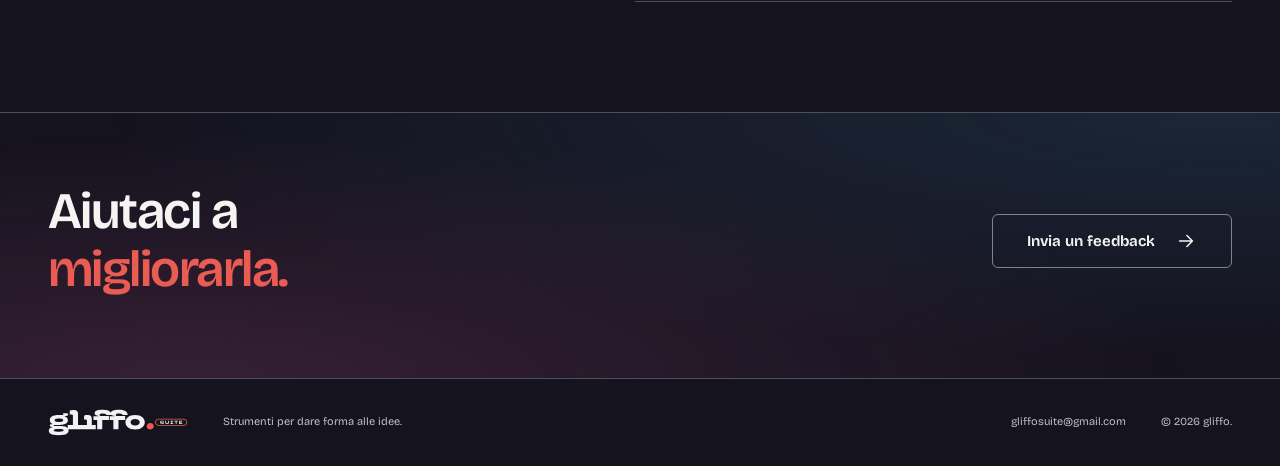
==== commit f8aadbef: "Simplify beta welcome email and clarify spam-folder instructions" ====
--- a/index.html
+++ b/index.html
@@ -1,5 +1,5 @@
 <!doctype html>
-<html lang="it"><head><meta charset="utf-8"><meta name="viewport" content="width=device-width,initial-scale=1"><meta name="theme-color" content="#24262A"><meta name="description" content="Risparmia tempo in Adobe Illustrator con otto strumenti per griglie, colori, presentazioni ed export. Prova gratis la Beta per 15 giorni."><meta property="og:title" content="Gliffo Suite — Risparmia tempo in Adobe Illustrator"><meta property="og:description" content="Otto strumenti per l’identità visiva. Un’unica estensione per Adobe Illustrator."><title>Gliffo Suite — Risparmia tempo in Adobe Illustrator</title><link rel="icon" href="/assets/gliffo-icon.svg" type="image/svg+xml"><link rel="preload" href="/assets/fonts/BricolageGrotesque.ttf" as="font" type="font/ttf" crossorigin><link rel="stylesheet" href="/landing.css?v=8"><link rel="stylesheet" href="/experiment.css?v=3"><link rel="stylesheet" href="/results.css?v=3"><link rel="canonical" data-gliffo-language href="https://gliffo.github.io/"><link rel="alternate" data-gliffo-language hreflang="it" href="https://gliffo.github.io/"><link rel="alternate" data-gliffo-language hreflang="en" href="https://gliffo.github.io/en/"><link rel="alternate" data-gliffo-language hreflang="x-default" href="https://gliffo.github.io/"><link rel="stylesheet" href="/language.css?v=1"><script src="/i18n-runtime.js?v=1" defer></script></head>
+<html lang="it"><head><meta charset="utf-8"><meta name="viewport" content="width=device-width,initial-scale=1"><meta name="theme-color" content="#24262A"><meta name="description" content="Risparmia tempo in Adobe Illustrator con otto strumenti per griglie, colori, presentazioni ed export. Prova gratis la Beta per 15 giorni."><meta property="og:title" content="Gliffo Suite — Risparmia tempo in Adobe Illustrator"><meta property="og:description" content="Otto strumenti per l’identità visiva. Un’unica estensione per Adobe Illustrator."><title>Gliffo Suite — Risparmia tempo in Adobe Illustrator</title><link rel="icon" href="/assets/gliffo-icon.svg" type="image/svg+xml"><link rel="preload" href="/assets/fonts/BricolageGrotesque.ttf" as="font" type="font/ttf" crossorigin><link rel="stylesheet" href="/landing.css?v=8"><link rel="stylesheet" href="/experiment.css?v=3"><link rel="stylesheet" href="/results.css?v=3"><link rel="canonical" data-gliffo-language href="https://gliffo.github.io/"><link rel="alternate" data-gliffo-language hreflang="it" href="https://gliffo.github.io/"><link rel="alternate" data-gliffo-language hreflang="en" href="https://gliffo.github.io/en/"><link rel="alternate" data-gliffo-language hreflang="x-default" href="https://gliffo.github.io/"><link rel="stylesheet" href="/language.css?v=1"><script src="/i18n-runtime.js?v=2" defer></script></head>
 <body><a class="skip" href="#contenuto">Vai al contenuto</a>
 <div class="hero-world"><canvas id="liquid-canvas" aria-hidden="true"></canvas></div><header class="site-header"><a class="brand" href="/" aria-label="Gliffo Suite, pagina iniziale"><img src="/assets/gliffo-suite.svg" alt="Gliffo Suite" width="190" height="56"></a><nav aria-label="Navigazione principale"><a class="wide-link" href="#strumenti">Le app</a><a href="/feedback/">Feedback</a><a class="nav-download" href="#download">Prova la Beta <svg viewBox="0 0 24 24" aria-hidden="true"><path d="M5 12h14M13 6l6 6-6 6"/></svg></a><span class="language-switch" role="group" aria-label="Lingua"><a href="/" lang="it" hreflang="it" aria-current="page">IT</a><a href="/en/" lang="en" hreflang="en">EN</a></span></nav></header>
 <main id="contenuto">
@@ -9,7 +9,7 @@
 
 <section class="workspace-story" id="suite" aria-labelledby="workspace-title"><div class="story-copy"><h2 id="workspace-title">Otto strumenti.<br><span>Un’unica estensione.</span></h2><p>Dalle prime griglie alla consegna dei file, lavora senza uscire da Illustrator.</p><ul><li>Crea guide e griglie in pochi clic</li><li>Prepara palette e presentazioni</li><li>Esporta i file pronti da consegnare</li></ul><a class="dark-link" href="#download">Prova gratis per 15 giorni <svg viewBox="0 0 24 24" aria-hidden="true"><path d="M5 12h14M13 6l6 6-6 6"/></svg></a></div><figure class="suite-window"><div class="result-crop" style="--image-width:205.81655%;--image-left:-10.06711%;--image-top:-30.05780%;--result-ratio:2235/1730;--image-shift-y:-19.23077%"><img src="/assets/onda/scena.webp" alt="Onda: Presentazione, Scena" width="4600" height="2704" loading="lazy" decoding="async"></div><button class="screenshot-zoom suite-zoom" id="suite-zoom" type="button" aria-haspopup="dialog">Guarda in Illustrator <svg viewBox="0 0 24 24" aria-hidden="true"><path d="M6 18 18 6M6 6h12v12"/></svg></button><figcaption>Onda: la presentazione realizzata con Scena.</figcaption></figure><img class="story-decoration" src="/assets/gliffo-icon.svg" alt="" width="650" height="512" loading="lazy"></section>
 <section class="apps-section section-shell" id="strumenti" aria-labelledby="apps-title"><div class="apps-heading"><h2 id="apps-title">Otto app.<br><span>Subito utili.</span></h2></div><div class="app-explorer"><div class="app-list"><details class="app-row" id="app-nesso" data-app="nesso" data-image="/assets/onda/nesso.webp" data-crop="--image-width:196.49573%;--image-left:-8.33333%;--image-top:-91.26214%;--result-ratio:2340/1030;--image-shift-y:-34.78905%" data-note="Onda · cattura reale da Illustrator" data-button="Guarda in Illustrator" style="--tool:#7C86C1" open><summary><img class="app-name" src="/assets/apps/nesso.svg" alt="Nesso" width="104" height="26"><span>Proporzioni</span><svg viewBox="0 0 24 24" aria-hidden="true"><path d="m7 10 5 5 5-5"/></svg></summary><div class="app-detail"><h3>Bilancia il logo.</h3><p>Confronta proporzioni e allineamenti tra simbolo e logotipo.</p><a class="mobile-result" href="/assets/onda/nesso.webp" target="_blank" rel="noopener" aria-label="Guarda in Illustrator: Nesso"><div class="result-crop" style="--image-width:196.49573%;--image-left:-8.33333%;--image-top:-91.26214%;--result-ratio:2340/1030;--image-shift-y:-34.78905%"><img src="/assets/onda/nesso.webp" alt="Onda: Proporzioni, Nesso" width="4598" height="2702" loading="lazy" decoding="async"></div><span>Guarda in Illustrator <svg viewBox="0 0 24 24" aria-hidden="true"><path d="M6 18 18 6M6 6h12v12"/></svg></span><small>Onda · cattura reale da Illustrator</small></a></div></details><details class="app-row" id="app-trama" data-app="trama" data-image="/assets/onda/trama.webp" data-crop="--image-width:261.47727%;--image-left:-30.68182%;--image-top:-109.75610%;--result-ratio:1760/820;--image-shift-y:-33.28402%" data-note="Onda · cattura reale da Illustrator" data-button="Guarda in Illustrator" style="--tool:#40B497" ><summary><img class="app-name" src="/assets/apps/trama.svg" alt="Trama" width="104" height="26"><span>Costruzione</span><svg viewBox="0 0 24 24" aria-hidden="true"><path d="m7 10 5 5 5-5"/></svg></summary><div class="app-detail"><h3>Crea le guide del logo.</h3><p>Genera contorni, punti e maniglie di costruzione su copie del tuo segno.</p><a class="mobile-result" href="/assets/onda/trama.webp" target="_blank" rel="noopener" aria-label="Guarda in Illustrator: Trama"><div class="result-crop" style="--image-width:261.47727%;--image-left:-30.68182%;--image-top:-109.75610%;--result-ratio:1760/820;--image-shift-y:-33.28402%"><img src="/assets/onda/trama.webp" alt="Onda: Costruzione, Trama" width="4602" height="2704" loading="lazy" decoding="async"></div><span>Guarda in Illustrator <svg viewBox="0 0 24 24" aria-hidden="true"><path d="M6 18 18 6M6 6h12v12"/></svg></span><small>Onda · cattura reale da Illustrator</small></a></div></details><details class="app-row" id="app-modulo" data-app="modulo" data-image="/assets/onda/modulo.webp" data-crop="--image-width:227.42574%;--image-left:-18.81188%;--image-top:-62.50000%;--result-ratio:2020/1200;--image-shift-y:-27.81899%" data-note="Onda · cattura reale da Illustrator" data-button="Guarda in Illustrator" style="--tool:#E9AD41" ><summary><img class="app-name" src="/assets/apps/modulo.svg" alt="Modulo" width="104" height="26"><span>Griglie</span><svg viewBox="0 0 24 24" aria-hidden="true"><path d="m7 10 5 5 5-5"/></svg></summary><div class="app-detail"><h3>Griglie, senza disegnarle a mano.</h3><p>Crea griglie geometriche e imposta dimensioni, moduli e inclinazioni.</p><a class="mobile-result" href="/assets/onda/modulo.webp" target="_blank" rel="noopener" aria-label="Guarda in Illustrator: Modulo"><div class="result-crop" style="--image-width:227.42574%;--image-left:-18.81188%;--image-top:-62.50000%;--result-ratio:2020/1200;--image-shift-y:-27.81899%"><img src="/assets/onda/modulo.webp" alt="Onda: Griglie, Modulo" width="4594" height="2696" loading="lazy" decoding="async"></div><span>Guarda in Illustrator <svg viewBox="0 0 24 24" aria-hidden="true"><path d="M6 18 18 6M6 6h12v12"/></svg></span><small>Onda · cattura reale da Illustrator</small></a></div></details><details class="app-row" id="app-tono" data-app="tono" data-image="/assets/onda/tono.webp" data-crop="--image-width:180.70866%;--image-left:-13.77953%;--image-top:-26.53631%;--result-ratio:2540/1790;--image-shift-y:-17.61869%" data-note="Onda · cattura reale da Illustrator" data-button="Guarda in Illustrator" style="--tool:#D85E9F" ><summary><img class="app-name" src="/assets/apps/tono.svg" alt="Tono" width="104" height="26"><span>Colore</span><svg viewBox="0 0 24 24" aria-hidden="true"><path d="m7 10 5 5 5-5"/></svg></summary><div class="app-detail"><h3>La palette, pronta.</h3><p>Estrai colori, esplora armonie e invia la palette a Scena.</p><a class="mobile-result" href="/assets/onda/tono.webp" target="_blank" rel="noopener" aria-label="Guarda in Illustrator: Tono"><div class="result-crop" style="--image-width:180.70866%;--image-left:-13.77953%;--image-top:-26.53631%;--result-ratio:2540/1790;--image-shift-y:-17.61869%"><img src="/assets/onda/tono.webp" alt="Onda: Palette, Tono" width="4590" height="2696" loading="lazy" decoding="async"></div><span>Guarda in Illustrator <svg viewBox="0 0 24 24" aria-hidden="true"><path d="M6 18 18 6M6 6h12v12"/></svg></span><small>Onda · cattura reale da Illustrator</small></a></div></details><details class="app-row" id="app-tipo" data-app="tipo" data-image="/assets/onda/tipo.webp" data-crop="--image-width:222.12560%;--image-left:-14.29952%;--image-top:-40.75342%;--result-ratio:2070/1460;--image-shift-y:-22.03704%" data-note="Onda · cattura reale da Illustrator" data-button="Guarda in Illustrator" style="--tool:#B7D050" ><summary><img class="app-name" src="/assets/apps/tipo.svg" alt="Tipo" width="104" height="26"><span>Tipografia</span><svg viewBox="0 0 24 24" aria-hidden="true"><path d="m7 10 5 5 5-5"/></svg></summary><div class="app-detail"><h3>Confronta i tuoi font.</h3><p>Crea un campionario con i caratteri installati e scegli quelli del brand.</p><a class="mobile-result" href="/assets/onda/tipo.webp" target="_blank" rel="noopener" aria-label="Guarda in Illustrator: Tipo"><div class="result-crop" style="--image-width:222.12560%;--image-left:-14.29952%;--image-top:-40.75342%;--result-ratio:2070/1460;--image-shift-y:-22.03704%"><img src="/assets/onda/tipo.webp" alt="Onda: Tipografia, Tipo" width="4598" height="2700" loading="lazy" decoding="async"></div><span>Guarda in Illustrator <svg viewBox="0 0 24 24" aria-hidden="true"><path d="M6 18 18 6M6 6h12v12"/></svg></span><small>Onda · cattura reale da Illustrator</small></a></div></details><details class="app-row" id="app-soglia" data-app="soglia" data-image="/assets/onda/soglia.webp" data-crop="--image-width:203.36283%;--image-left:-14.24779%;--image-top:-14.41441%;--result-ratio:2260/2220;--image-shift-y:-11.88707%" data-note="Onda · cattura reale da Illustrator" data-button="Guarda in Illustrator" style="--tool:#EC682D" ><summary><img class="app-name" src="/assets/apps/soglia.svg" alt="Soglia" width="104" height="26"><span>Leggibilità</span><svg viewBox="0 0 24 24" aria-hidden="true"><path d="m7 10 5 5 5-5"/></svg></summary><div class="app-detail"><h3>Il logo si legge anche in piccolo?</h3><p>Confronta dimensioni e fondi chiari o scuri, per stampa e schermo.</p><a class="mobile-result" href="/assets/onda/soglia.webp" target="_blank" rel="noopener" aria-label="Guarda in Illustrator: Soglia"><div class="result-crop" style="--image-width:203.36283%;--image-left:-14.24779%;--image-top:-14.41441%;--result-ratio:2260/2220;--image-shift-y:-11.88707%"><img src="/assets/onda/soglia.webp" alt="Onda: Leggibilità, Soglia" width="4596" height="2692" loading="lazy" decoding="async"></div><span>Guarda in Illustrator <svg viewBox="0 0 24 24" aria-hidden="true"><path d="M6 18 18 6M6 6h12v12"/></svg></span><small>Onda · cattura reale da Illustrator</small></a></div></details><details class="app-row" id="app-capsula" data-app="capsula" data-image="/assets/onda/capsula.webp" data-crop="--image-width:100.00000%;--image-left:0.00000%;--image-top:0.00000%;--result-ratio:1472/840;--image-shift-y:0.00000%" data-note="Onda · file esportati con Capsula" data-button="Guarda i file esportati" style="--tool:#43A6DE" ><summary><img class="app-name" src="/assets/apps/capsula.svg" alt="Capsula" width="104" height="26"><span>Consegna</span><svg viewBox="0 0 24 24" aria-hidden="true"><path d="m7 10 5 5 5-5"/></svg></summary><div class="app-detail"><h3>I file pronti da consegnare.</h3><p>Esporta SVG, PDF, PNG, AI, EPS e JPG in un unico pacchetto.</p><a class="mobile-result" href="/assets/onda/capsula.webp" target="_blank" rel="noopener" aria-label="Guarda i file esportati: Capsula"><div class="result-crop" style="--image-width:100.00000%;--image-left:0.00000%;--image-top:0.00000%;--result-ratio:1472/840;--image-shift-y:0.00000%"><img src="/assets/onda/capsula.webp" alt="Onda: Consegna, Capsula" width="1472" height="1236" loading="lazy" decoding="async"></div><span>Guarda i file esportati <svg viewBox="0 0 24 24" aria-hidden="true"><path d="M6 18 18 6M6 6h12v12"/></svg></span><small>Onda · file esportati con Capsula</small></a></div></details><details class="app-row" id="app-scena" data-app="scena" data-image="/assets/onda/scena.webp" data-crop="--image-width:205.81655%;--image-left:-10.06711%;--image-top:-30.05780%;--result-ratio:2235/1730;--image-shift-y:-19.23077%" data-note="Onda · cattura reale da Illustrator" data-button="Guarda in Illustrator" style="--tool:#E7DCC8" ><summary><img class="app-name" src="/assets/apps/scena.svg" alt="Scena" width="104" height="26"><span>Presentazione</span><svg viewBox="0 0 24 24" aria-hidden="true"><path d="m7 10 5 5 5-5"/></svg></summary><div class="app-detail"><h3>Presenta il brand.</h3><p>Impagina logo, palette, font e fino a sei mockup in una presentazione modificabile.</p><a class="mobile-result" href="/assets/onda/scena.webp" target="_blank" rel="noopener" aria-label="Guarda in Illustrator: Scena"><div class="result-crop" style="--image-width:205.81655%;--image-left:-10.06711%;--image-top:-30.05780%;--result-ratio:2235/1730;--image-shift-y:-19.23077%"><img src="/assets/onda/scena.webp" alt="Onda: Presentazione, Scena" width="4600" height="2704" loading="lazy" decoding="async"></div><span>Guarda in Illustrator <svg viewBox="0 0 24 24" aria-hidden="true"><path d="M6 18 18 6M6 6h12v12"/></svg></span><small>Onda · cattura reale da Illustrator</small></a></div></details></div><figure class="app-preview" style="--tool:#7C86C1"><div class="preview-dots" aria-hidden="true"><i></i><i></i><i></i></div><div class="preview-screen"><div class="result-crop" style="--image-width:196.49573%;--image-left:-8.33333%;--image-top:-91.26214%;--result-ratio:2340/1030;--image-shift-y:-34.78905%"><img id="app-screenshot" src="/assets/onda/nesso.webp" alt="Onda: Proporzioni, Nesso" width="4598" height="2702" loading="lazy" decoding="async"></div></div><button class="screenshot-zoom preview-zoom" id="preview-zoom" type="button" aria-haspopup="dialog" aria-label="Apri la cattura completa">Guarda in Illustrator <svg viewBox="0 0 24 24" aria-hidden="true"><path d="M8 3H3v5M16 3h5v5M3 16v5h5M21 16v5h-5"/></svg></button><figcaption id="preview-caption">Nesso · Proporzioni</figcaption><p class="preview-note">Onda · cattura reale da Illustrator</p></figure></div></section>
-<section class="native-proof section-shell" aria-labelledby="native-title" aria-roledescription="carosello"><div class="native-heading"><h2 id="native-title">Dentro Illustrator.<br><span>Sul tuo progetto.</span></h2><p>Esplora le otto app al lavoro sul progetto Onda.<br>Catture reali, dal risultato ai controlli.</p></div><div class="gallery-tools" aria-label="Scegli lo strumento" hidden><button type="button" data-gallery-app="tono" aria-pressed="true" aria-label="Mostra Tono" aria-controls="gallery-stage"><img src="/assets/apps/tono.svg" alt="" width="100" height="26"><span>Tono</span></button><button type="button" data-gallery-app="nesso" aria-pressed="false" aria-label="Mostra Nesso" aria-controls="gallery-stage"><img src="/assets/apps/nesso.svg" alt="" width="100" height="26"><span>Nesso</span></button><button type="button" data-gallery-app="trama" aria-pressed="false" aria-label="Mostra Trama" aria-controls="gallery-stage"><img src="/assets/apps/trama.svg" alt="" width="100" height="26"><span>Trama</span></button><button type="button" data-gallery-app="modulo" aria-pressed="false" aria-label="Mostra Modulo" aria-controls="gallery-stage"><img src="/assets/apps/modulo.svg" alt="" width="100" height="26"><span>Modulo</span></button><button type="button" data-gallery-app="tipo" aria-pressed="false" aria-label="Mostra Tipo" aria-controls="gallery-stage"><img src="/assets/apps/tipo.svg" alt="" width="100" height="26"><span>Tipo</span></button><button type="button" data-gallery-app="soglia" aria-pressed="false" aria-label="Mostra Soglia" aria-controls="gallery-stage"><img src="/assets/apps/soglia.svg" alt="" width="100" height="26"><span>Soglia</span></button><button type="button" data-gallery-app="capsula" aria-pressed="false" aria-label="Mostra Capsula" aria-controls="gallery-stage"><img src="/assets/apps/capsula.svg" alt="" width="100" height="26"><span>Capsula</span></button><button type="button" data-gallery-app="scena" aria-pressed="false" aria-label="Mostra Scena" aria-controls="gallery-stage"><img src="/assets/apps/scena.svg" alt="" width="100" height="26"><span>Scena</span></button></div><figure><div class="gallery-stage" id="gallery-stage"><img id="gallery-image" src="/assets/onda/tono.webp" alt="Tono: la palette Onda e i controlli dei colori dentro Adobe Illustrator" width="4590" height="2696" loading="lazy" decoding="async"></div><figcaption><span><img id="gallery-logo" src="/assets/apps/tono.svg" alt="Tono" width="100" height="26"><span id="gallery-description">La palette, dal pannello alla tavola.</span></span><div class="gallery-actions"><div class="gallery-arrows" hidden><button type="button" data-gallery-prev aria-label="Schermata precedente"><svg viewBox="0 0 24 24" aria-hidden="true"><path d="M19 12H5M11 6l-6 6 6 6"/></svg></button><span id="gallery-count" aria-live="polite" aria-atomic="true">1 / 8</span><button type="button" data-gallery-next aria-label="Schermata successiva"><svg viewBox="0 0 24 24" aria-hidden="true"><path d="M5 12h14M13 6l6 6-6 6"/></svg></button></div><button class="screenshot-zoom" id="gallery-zoom" type="button" data-open-shot="/assets/onda/tono.webp" data-shot-title="Tono e la palette Onda, dentro Illustrator">Ingrandisci <svg viewBox="0 0 24 24" aria-hidden="true"><path d="M5 12h14M13 6l6 6-6 6"/></svg></button></div></figcaption><p id="gallery-status" class="gallery-status" role="status" aria-live="polite"></p></figure><noscript><p class="gallery-fallback">Apri le altre catture: <a href="/assets/onda/tono.webp" target="_blank" rel="noopener">Tono</a> · <a href="/assets/onda/nesso.webp" target="_blank" rel="noopener">Nesso</a> · <a href="/assets/onda/trama.webp" target="_blank" rel="noopener">Trama</a> · <a href="/assets/onda/modulo.webp" target="_blank" rel="noopener">Modulo</a> · <a href="/assets/onda/tipo.webp" target="_blank" rel="noopener">Tipo</a> · <a href="/assets/onda/soglia.webp" target="_blank" rel="noopener">Soglia</a> · <a href="/assets/onda/capsula.webp" target="_blank" rel="noopener">Capsula</a> · <a href="/assets/onda/scena.webp" target="_blank" rel="noopener">Scena</a>.</p></noscript></section><section class="download-section beta-access" id="download" aria-labelledby="download-title"><div class="download-copy"><h2 id="download-title">Prova Gliffo<br><span>in Illustrator.</span></h2><p><strong>Beta gratuita · 15 giorni dal primo avvio.</strong><br>Mac e Windows · Illustrator 2024 o successivo.</p></div><div class="beta-entry"><h3>Prova la Beta</h3><p>Ricevi via email il link per scaricare la Beta.</p><!-- BETA_FORM_START --><form class="beta-native-form" action="https://formspree.io/f/mgaarvej" method="POST"><label for="beta-email">La tua email</label><div class="email-shell"><input id="beta-email" name="email" type="email" placeholder="nome@studio.it" autocomplete="email" inputmode="email" required maxlength="254" aria-describedby="beta-email-purpose beta-form-status"><button type="submit">Prova la Beta <svg viewBox="0 0 24 24" aria-hidden="true"><path d="M5 12h14M13 6l6 6-6 6"/></svg></button></div><input type="hidden" name="gliffo_beta_source" value="GLIFFO_BETA_mgaarvej"><input type="hidden" name="language" value="it"><div class="beta-honeypot" aria-hidden="true"><label for="beta-website">Lascia vuoto questo campo</label><input id="beta-website" name="_honey" type="text" tabindex="-1" autocomplete="off"></div><p class="beta-form-message" id="beta-form-status" role="status" aria-live="polite" aria-atomic="true"></p></form><!-- BETA_FORM_END --><p class="beta-purpose" id="beta-email-purpose">La tua email serve per inviarti l’accesso alla Beta.</p></div></section>
+<section class="native-proof section-shell" aria-labelledby="native-title" aria-roledescription="carosello"><div class="native-heading"><h2 id="native-title">Dentro Illustrator.<br><span>Sul tuo progetto.</span></h2><p>Esplora le otto app al lavoro sul progetto Onda.<br>Catture reali, dal risultato ai controlli.</p></div><div class="gallery-tools" aria-label="Scegli lo strumento" hidden><button type="button" data-gallery-app="tono" aria-pressed="true" aria-label="Mostra Tono" aria-controls="gallery-stage"><img src="/assets/apps/tono.svg" alt="" width="100" height="26"><span>Tono</span></button><button type="button" data-gallery-app="nesso" aria-pressed="false" aria-label="Mostra Nesso" aria-controls="gallery-stage"><img src="/assets/apps/nesso.svg" alt="" width="100" height="26"><span>Nesso</span></button><button type="button" data-gallery-app="trama" aria-pressed="false" aria-label="Mostra Trama" aria-controls="gallery-stage"><img src="/assets/apps/trama.svg" alt="" width="100" height="26"><span>Trama</span></button><button type="button" data-gallery-app="modulo" aria-pressed="false" aria-label="Mostra Modulo" aria-controls="gallery-stage"><img src="/assets/apps/modulo.svg" alt="" width="100" height="26"><span>Modulo</span></button><button type="button" data-gallery-app="tipo" aria-pressed="false" aria-label="Mostra Tipo" aria-controls="gallery-stage"><img src="/assets/apps/tipo.svg" alt="" width="100" height="26"><span>Tipo</span></button><button type="button" data-gallery-app="soglia" aria-pressed="false" aria-label="Mostra Soglia" aria-controls="gallery-stage"><img src="/assets/apps/soglia.svg" alt="" width="100" height="26"><span>Soglia</span></button><button type="button" data-gallery-app="capsula" aria-pressed="false" aria-label="Mostra Capsula" aria-controls="gallery-stage"><img src="/assets/apps/capsula.svg" alt="" width="100" height="26"><span>Capsula</span></button><button type="button" data-gallery-app="scena" aria-pressed="false" aria-label="Mostra Scena" aria-controls="gallery-stage"><img src="/assets/apps/scena.svg" alt="" width="100" height="26"><span>Scena</span></button></div><figure><div class="gallery-stage" id="gallery-stage"><img id="gallery-image" src="/assets/onda/tono.webp" alt="Tono: la palette Onda e i controlli dei colori dentro Adobe Illustrator" width="4590" height="2696" loading="lazy" decoding="async"></div><figcaption><span><img id="gallery-logo" src="/assets/apps/tono.svg" alt="Tono" width="100" height="26"><span id="gallery-description">La palette, dal pannello alla tavola.</span></span><div class="gallery-actions"><div class="gallery-arrows" hidden><button type="button" data-gallery-prev aria-label="Schermata precedente"><svg viewBox="0 0 24 24" aria-hidden="true"><path d="M19 12H5M11 6l-6 6 6 6"/></svg></button><span id="gallery-count" aria-live="polite" aria-atomic="true">1 / 8</span><button type="button" data-gallery-next aria-label="Schermata successiva"><svg viewBox="0 0 24 24" aria-hidden="true"><path d="M5 12h14M13 6l6 6-6 6"/></svg></button></div><button class="screenshot-zoom" id="gallery-zoom" type="button" data-open-shot="/assets/onda/tono.webp" data-shot-title="Tono e la palette Onda, dentro Illustrator">Ingrandisci <svg viewBox="0 0 24 24" aria-hidden="true"><path d="M5 12h14M13 6l6 6-6 6"/></svg></button></div></figcaption><p id="gallery-status" class="gallery-status" role="status" aria-live="polite"></p></figure><noscript><p class="gallery-fallback">Apri le altre catture: <a href="/assets/onda/tono.webp" target="_blank" rel="noopener">Tono</a> · <a href="/assets/onda/nesso.webp" target="_blank" rel="noopener">Nesso</a> · <a href="/assets/onda/trama.webp" target="_blank" rel="noopener">Trama</a> · <a href="/assets/onda/modulo.webp" target="_blank" rel="noopener">Modulo</a> · <a href="/assets/onda/tipo.webp" target="_blank" rel="noopener">Tipo</a> · <a href="/assets/onda/soglia.webp" target="_blank" rel="noopener">Soglia</a> · <a href="/assets/onda/capsula.webp" target="_blank" rel="noopener">Capsula</a> · <a href="/assets/onda/scena.webp" target="_blank" rel="noopener">Scena</a>.</p></noscript></section><section class="download-section beta-access" id="download" aria-labelledby="download-title"><div class="download-copy"><h2 id="download-title">Prova Gliffo<br><span>in Illustrator.</span></h2><p><strong>Beta gratuita · 15 giorni dal primo avvio.</strong><br>Mac e Windows · Illustrator 2024 o successivo.</p></div><div class="beta-entry"><h3>Prova la Beta</h3><p>Ricevi via email il link per scaricare la Beta.</p><!-- BETA_FORM_START --><form class="beta-native-form" action="https://formspree.io/f/mgaarvej" method="POST"><label for="beta-email">La tua email</label><div class="email-shell"><input id="beta-email" name="email" type="email" placeholder="nome@studio.it" autocomplete="email" inputmode="email" required maxlength="254" aria-describedby="beta-email-purpose beta-form-status"><button type="submit">Prova la Beta <svg viewBox="0 0 24 24" aria-hidden="true"><path d="M5 12h14M13 6l6 6-6 6"/></svg></button></div><input type="hidden" name="gliffo_beta_source" value="GLIFFO_BETA_mgaarvej"><input type="hidden" name="language" value="it"><div class="beta-honeypot" aria-hidden="true"><label for="beta-website">Lascia vuoto questo campo</label><input id="beta-website" name="_honey" type="text" tabindex="-1" autocomplete="off"></div><p class="beta-form-message" id="beta-form-status" role="status" aria-live="polite" aria-atomic="true"></p></form><!-- BETA_FORM_END --><p class="beta-purpose" id="beta-email-purpose">La tua email serve per inviarti l’accesso alla Beta. Controlla anche Spam: se trovi il messaggio, scegli «Non spam».</p></div></section>
 <section class="faq-section section-shell" aria-labelledby="faq-title"><h2 id="faq-title">Prima di iniziare.</h2><div><details><summary>Come si usa la Suite? <svg viewBox="0 0 24 24" aria-hidden="true"><path d="m7 10 5 5 5-5"/></svg></summary><p>Installa la Beta con Illustrator chiuso. Poi apri Finestra → Estensioni → Gliffo Suite PRO.</p></details><details><summary>Cosa succede dopo 15 giorni? <svg viewBox="0 0 24 24" aria-hidden="true"><path d="m7 10 5 5 5-5"/></svg></summary><p>La prova termina. I tuoi file restano utilizzabili e puoi ancora salvare il progetto.</p></details><details><summary>I progetti vengono salvati online? <svg viewBox="0 0 24 24" aria-hidden="true"><path d="m7 10 5 5 5-5"/></svg></summary><p>No. Progetti e risorse restano in una cartella sul tuo computer.</p></details><details><summary>Come posso segnalare un problema? <svg viewBox="0 0 24 24" aria-hidden="true"><path d="m7 10 5 5 5-5"/></svg></summary><p>Invia bug e idee dal <a href="/feedback/">modulo feedback</a>. Non serve un account.</p></details></div></section>
 <section class="feedback-invite section-shell"><p>Aiutaci a<br><span>migliorarla.</span></p><a class="button outline" href="/feedback/">Invia un feedback <svg viewBox="0 0 24 24" aria-hidden="true"><path d="M5 12h14M13 6l6 6-6 6"/></svg></a></section>
-</main><footer class="site-footer"><a class="brand" href="/" aria-label="Gliffo Suite"><img src="/assets/gliffo-suite.svg" alt="Gliffo Suite" width="190" height="56"></a><p>Strumenti per dare forma alle idee.</p><a href="mailto:gliffosuite@gmail.com">gliffosuite@gmail.com</a><span>© 2026 gliffo.</span></footer><script src="/liquid.js?v=3" defer></script><script src="/landing.js?v=5" defer></script><script src="/beta-email.js?v=4" defer></script><dialog id="screenshot-dialog" aria-labelledby="screenshot-title"><div class="screenshot-toolbar"><h2 id="screenshot-title">Esplora il risultato</h2><div><a id="screenshot-file" href="/assets/onda/nesso.webp" target="_blank" rel="noopener">Apri immagine</a><button type="button" data-close-screenshot aria-label="Chiudi anteprima">Chiudi <svg viewBox="0 0 24 24" aria-hidden="true"><path d="m6 6 12 12M18 6 6 18"/></svg></button></div></div><div class="screenshot-scroll" tabindex="0" role="region" aria-label="Esempio vettoriale ingrandito"><img id="screenshot-full" alt="" width="720" decoding="async"></div><p class="screenshot-note">Cattura fornita dall’autore. Onda è un progetto dimostrativo.</p></dialog><script src="/screenshots.js?v=4" defer></script><script src="/gallery.js?v=2" defer></script></body></html>+</main><footer class="site-footer"><a class="brand" href="/" aria-label="Gliffo Suite"><img src="/assets/gliffo-suite.svg" alt="Gliffo Suite" width="190" height="56"></a><p>Strumenti per dare forma alle idee.</p><a href="mailto:gliffosuite@gmail.com">gliffosuite@gmail.com</a><span>© 2026 gliffo.</span></footer><script src="/liquid.js?v=3" defer></script><script src="/landing.js?v=5" defer></script><script src="/beta-email.js?v=5" defer></script><dialog id="screenshot-dialog" aria-labelledby="screenshot-title"><div class="screenshot-toolbar"><h2 id="screenshot-title">Esplora il risultato</h2><div><a id="screenshot-file" href="/assets/onda/nesso.webp" target="_blank" rel="noopener">Apri immagine</a><button type="button" data-close-screenshot aria-label="Chiudi anteprima">Chiudi <svg viewBox="0 0 24 24" aria-hidden="true"><path d="m6 6 12 12M18 6 6 18"/></svg></button></div></div><div class="screenshot-scroll" tabindex="0" role="region" aria-label="Esempio vettoriale ingrandito"><img id="screenshot-full" alt="" width="720" decoding="async"></div><p class="screenshot-note">Cattura fornita dall’autore. Onda è un progetto dimostrativo.</p></dialog><script src="/screenshots.js?v=4" defer></script><script src="/gallery.js?v=2" defer></script></body></html>
